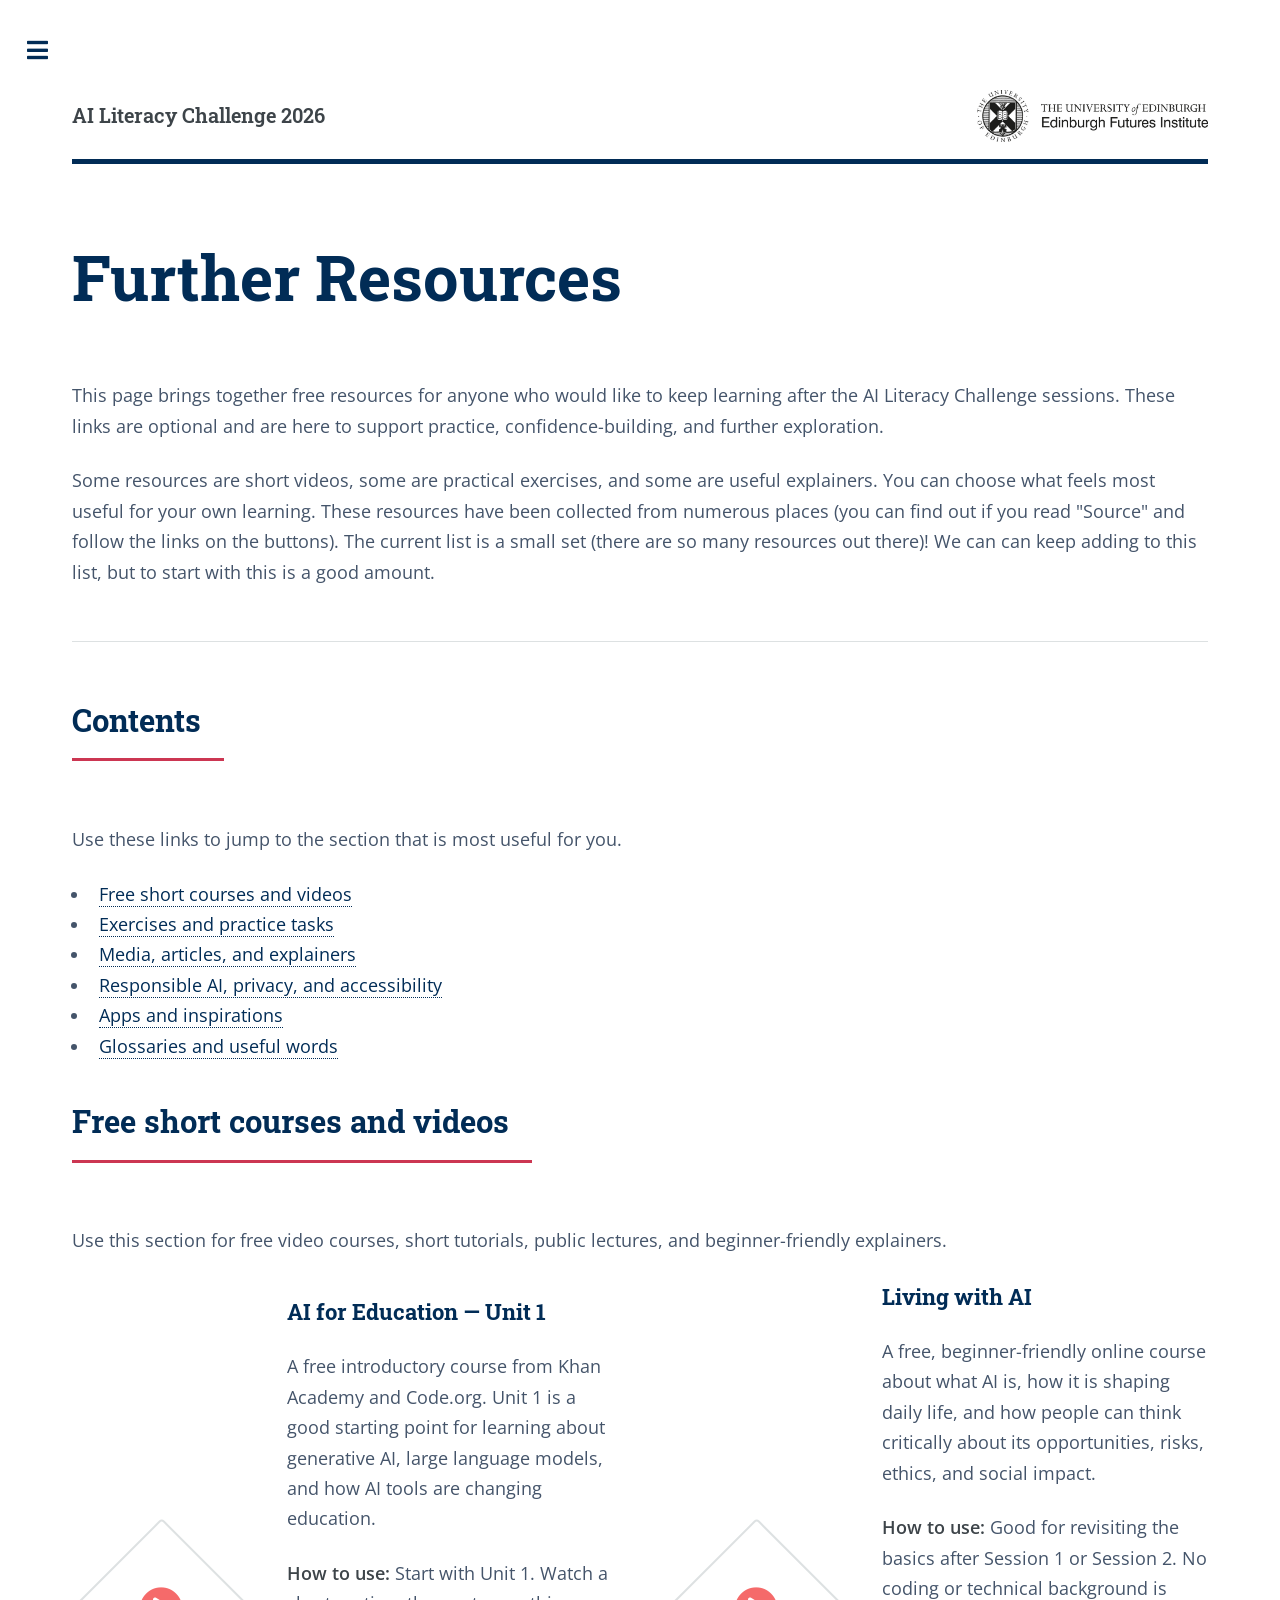
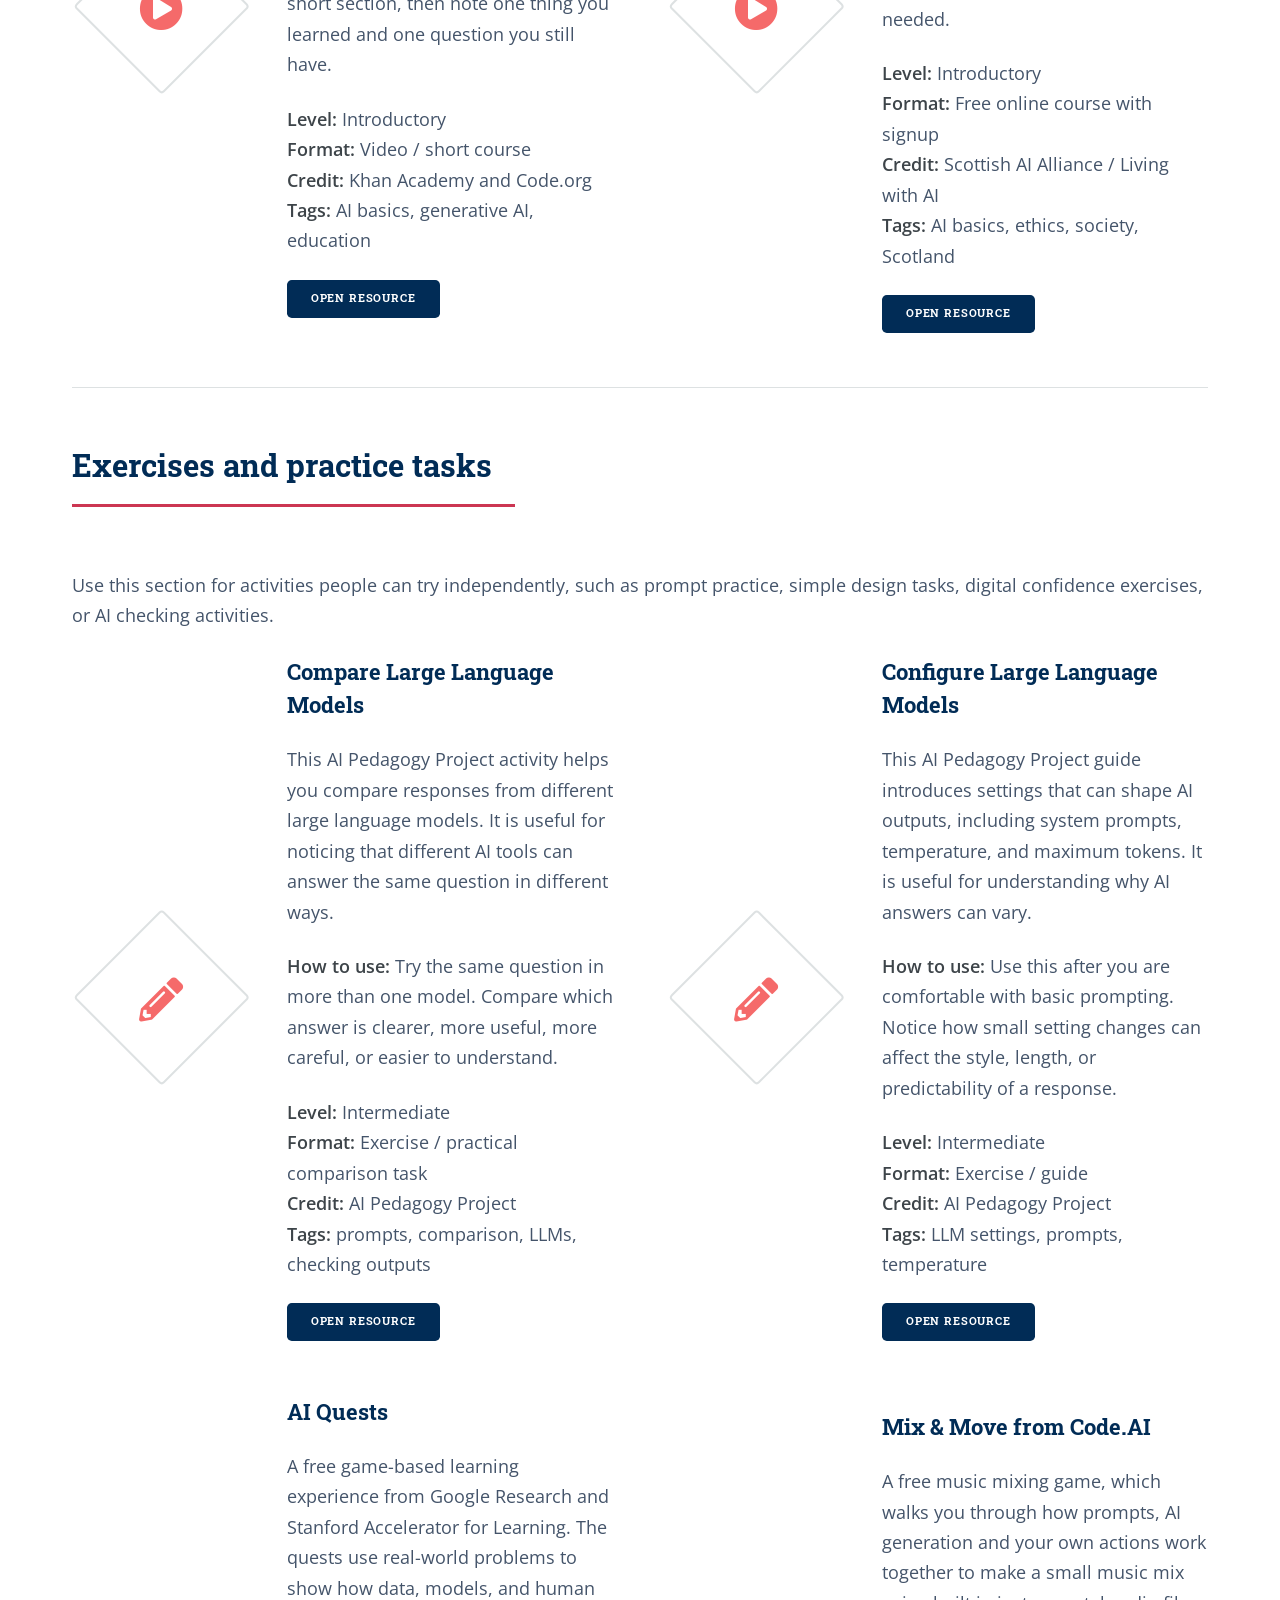
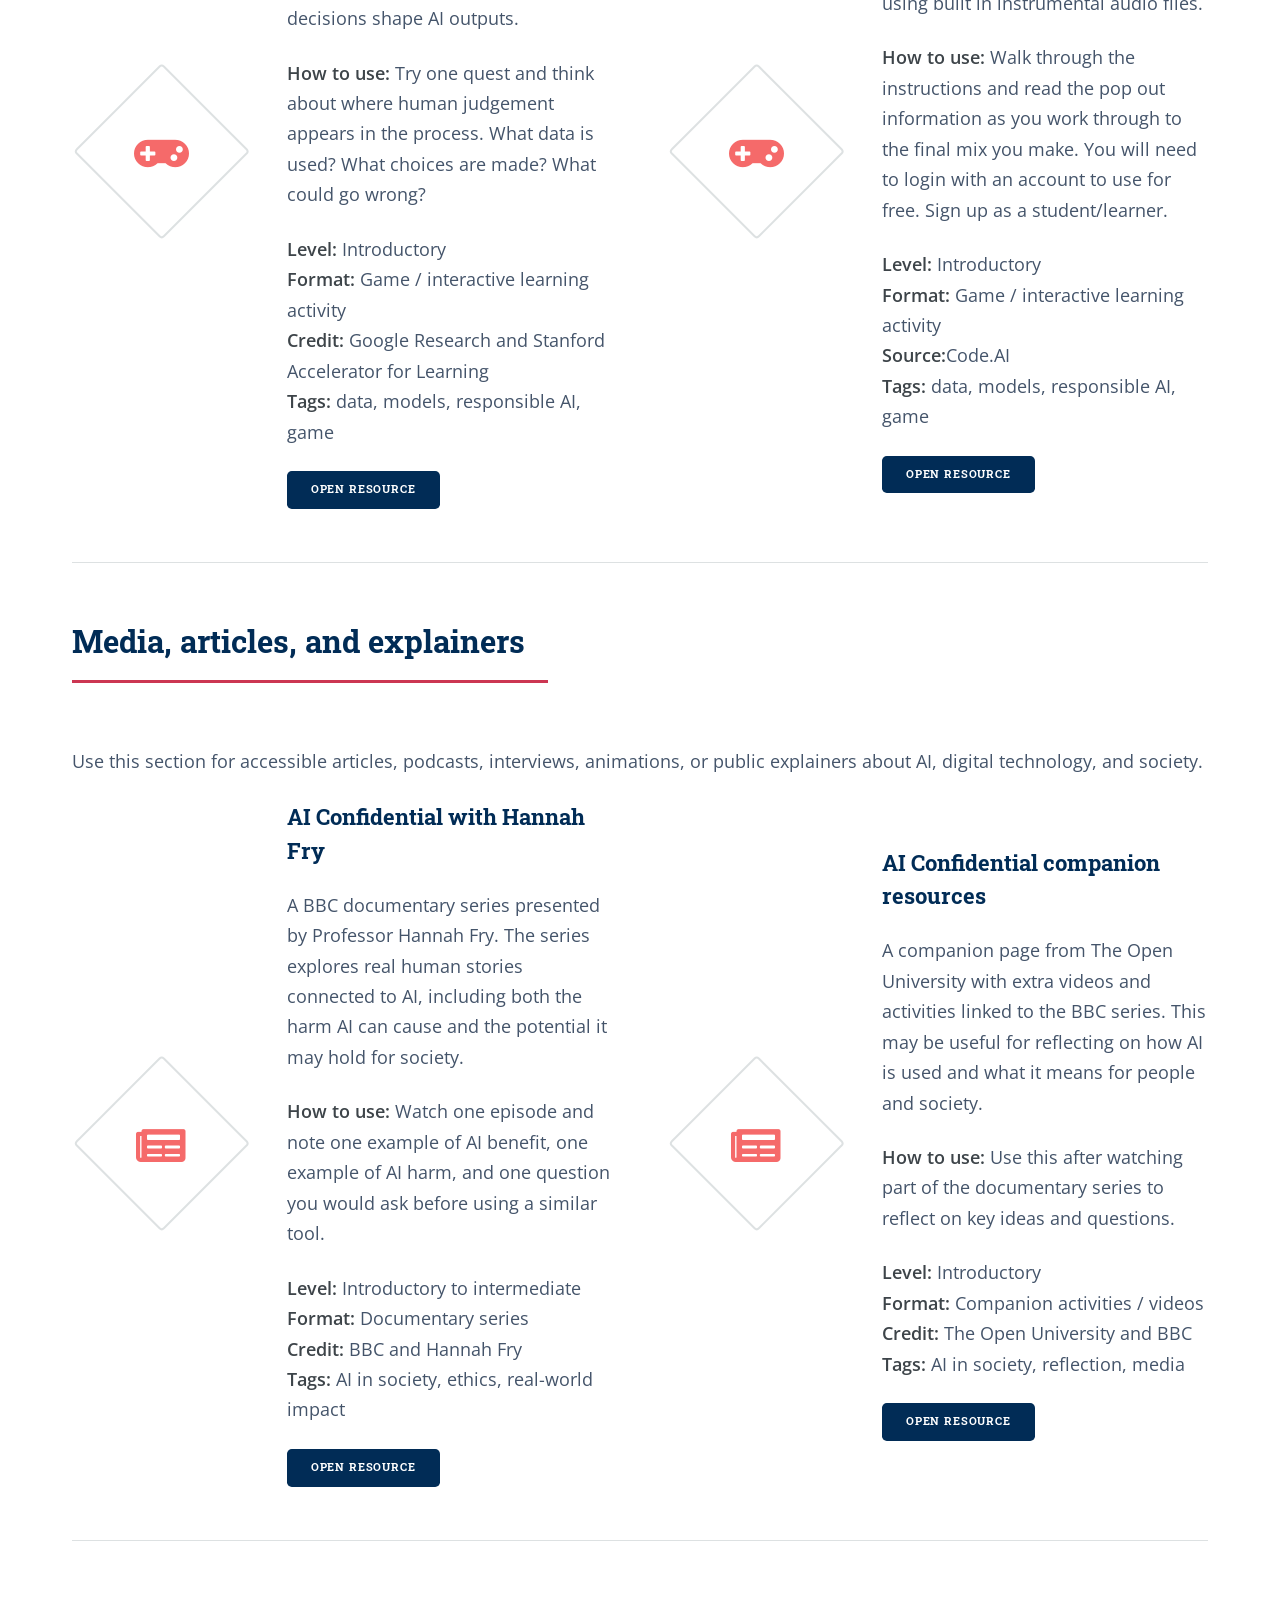
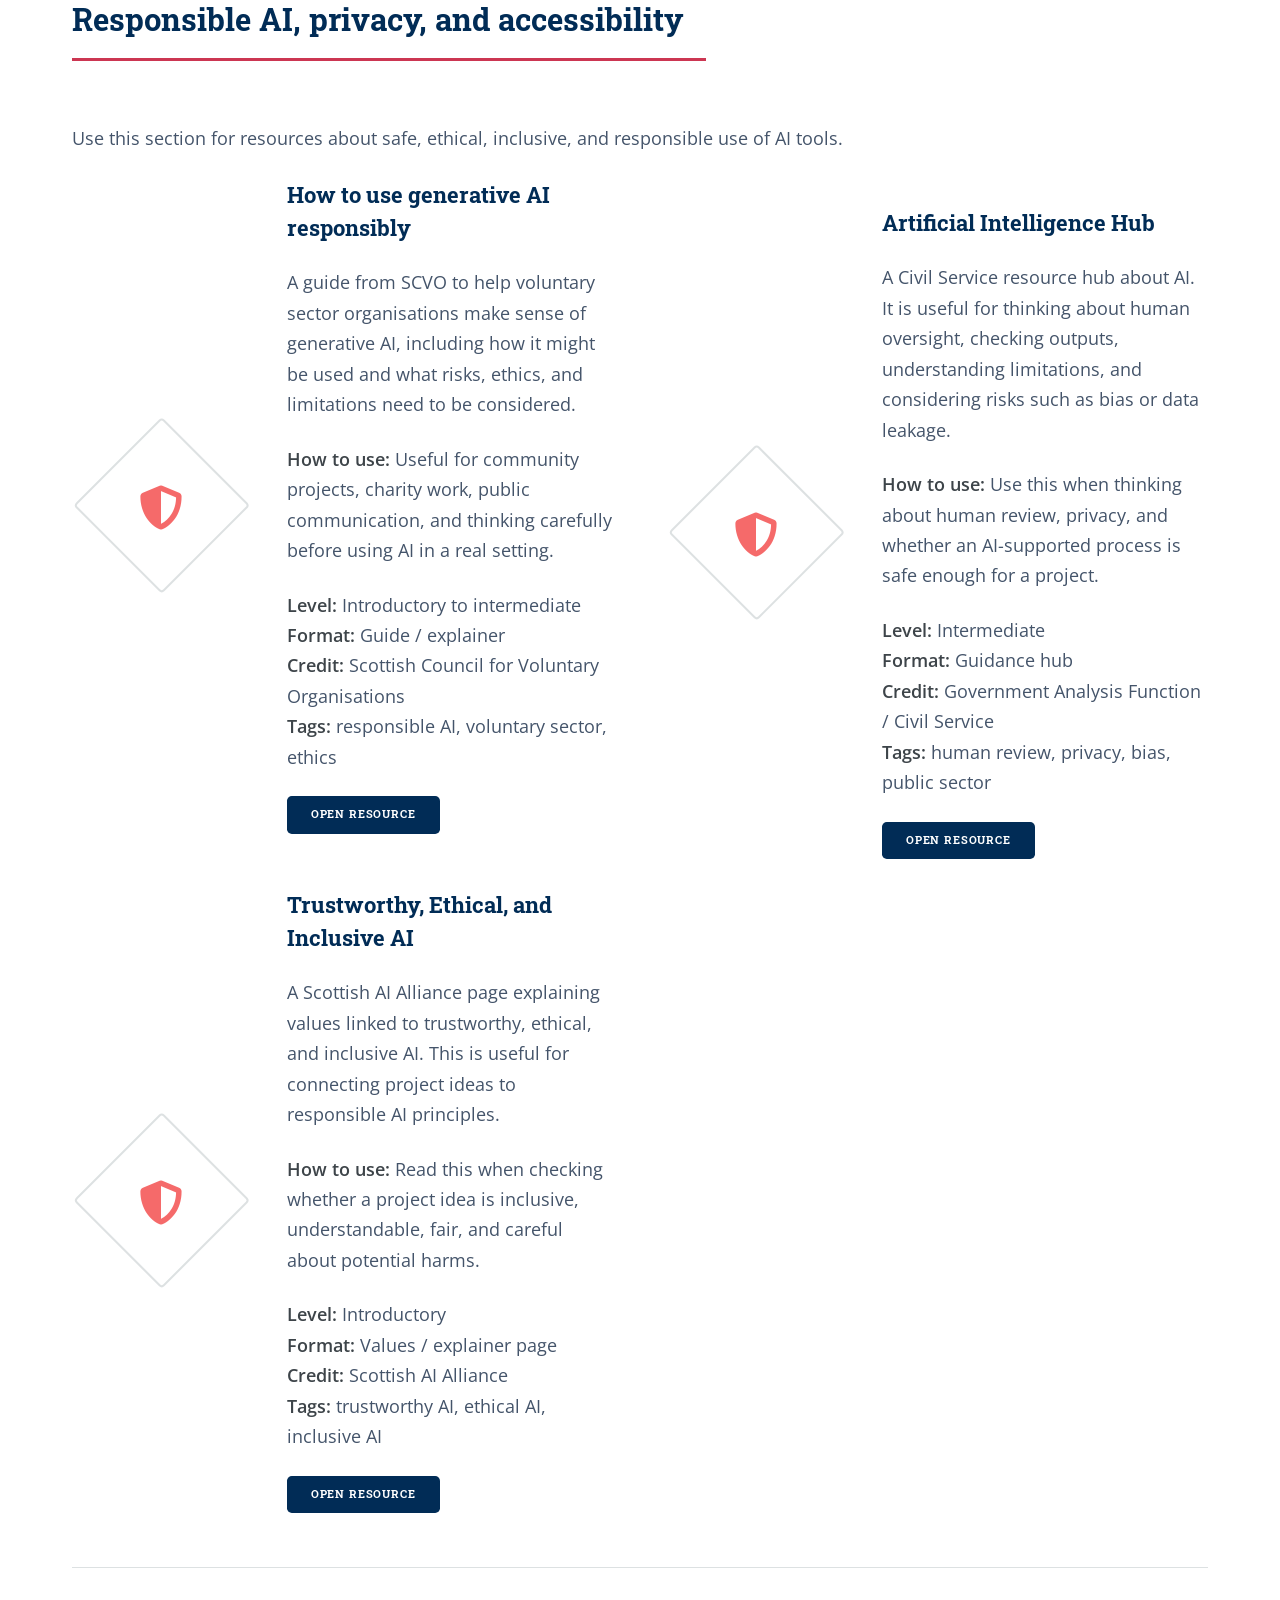
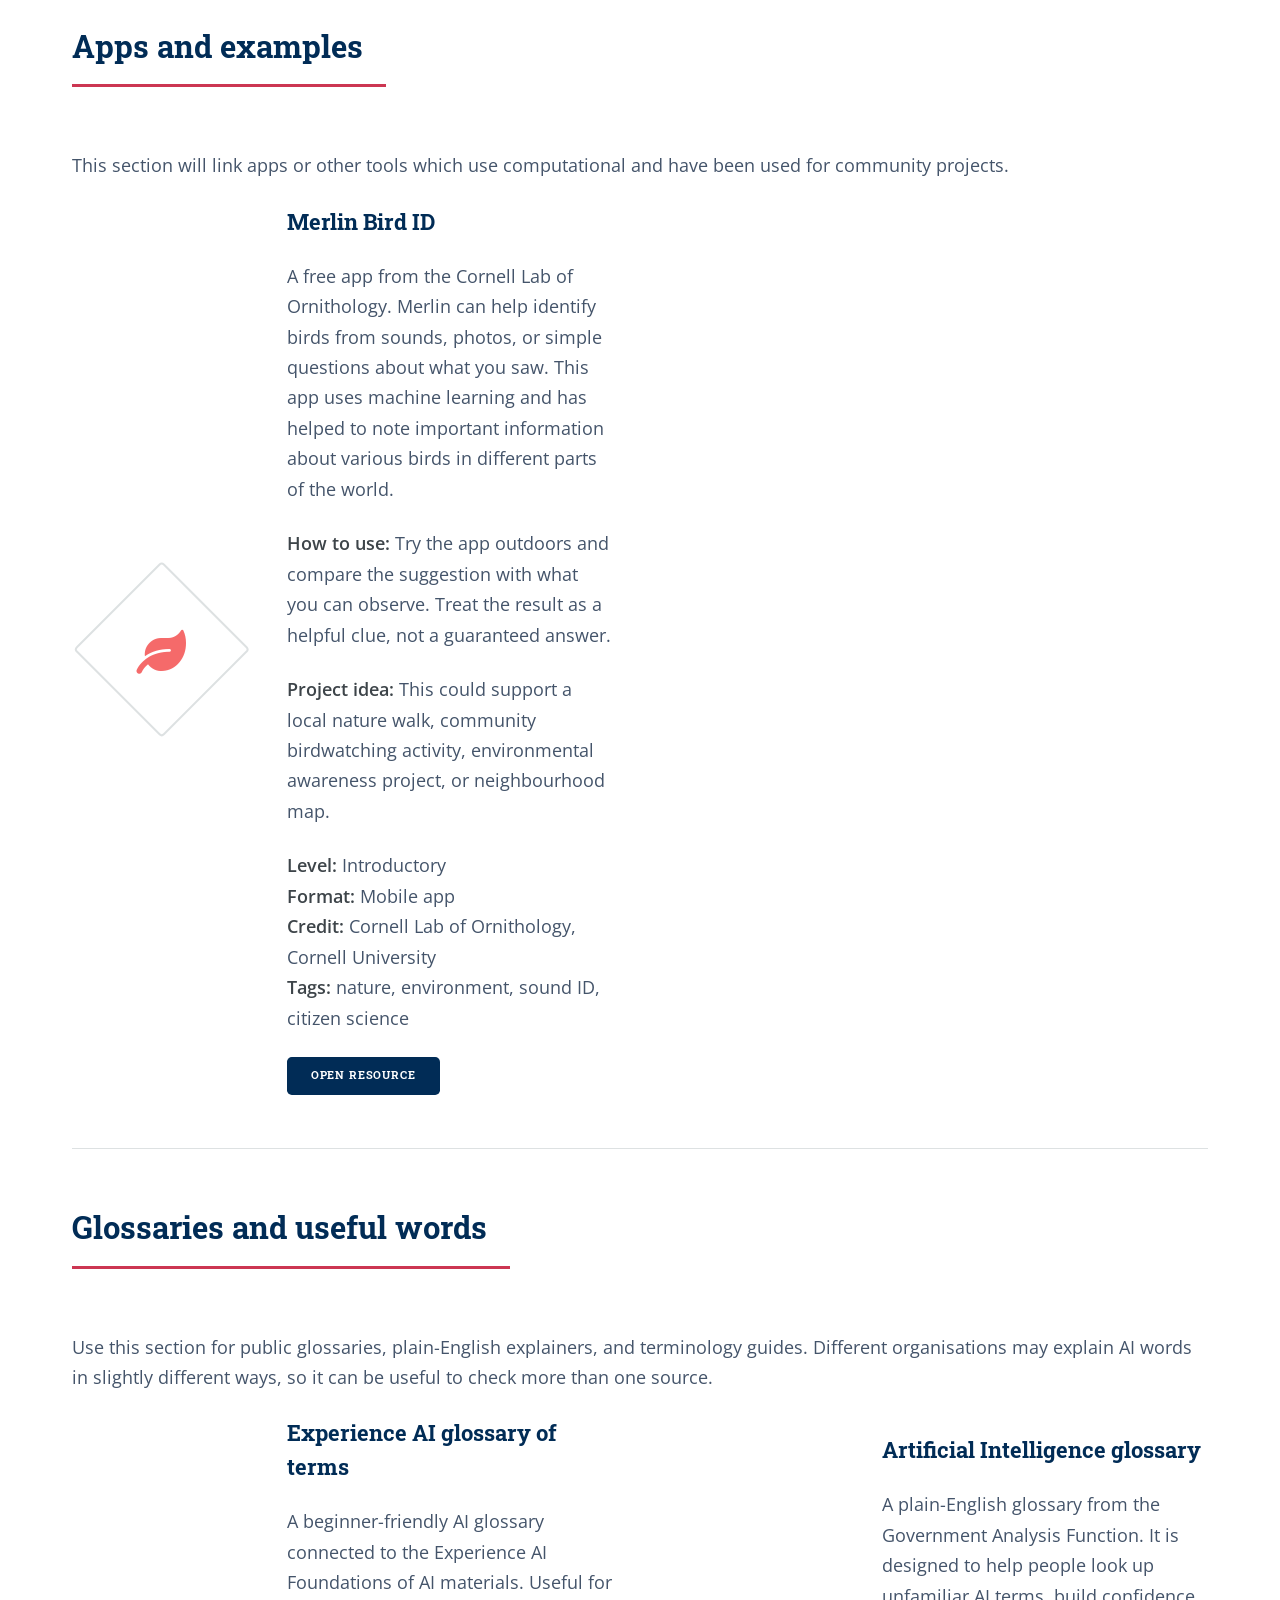
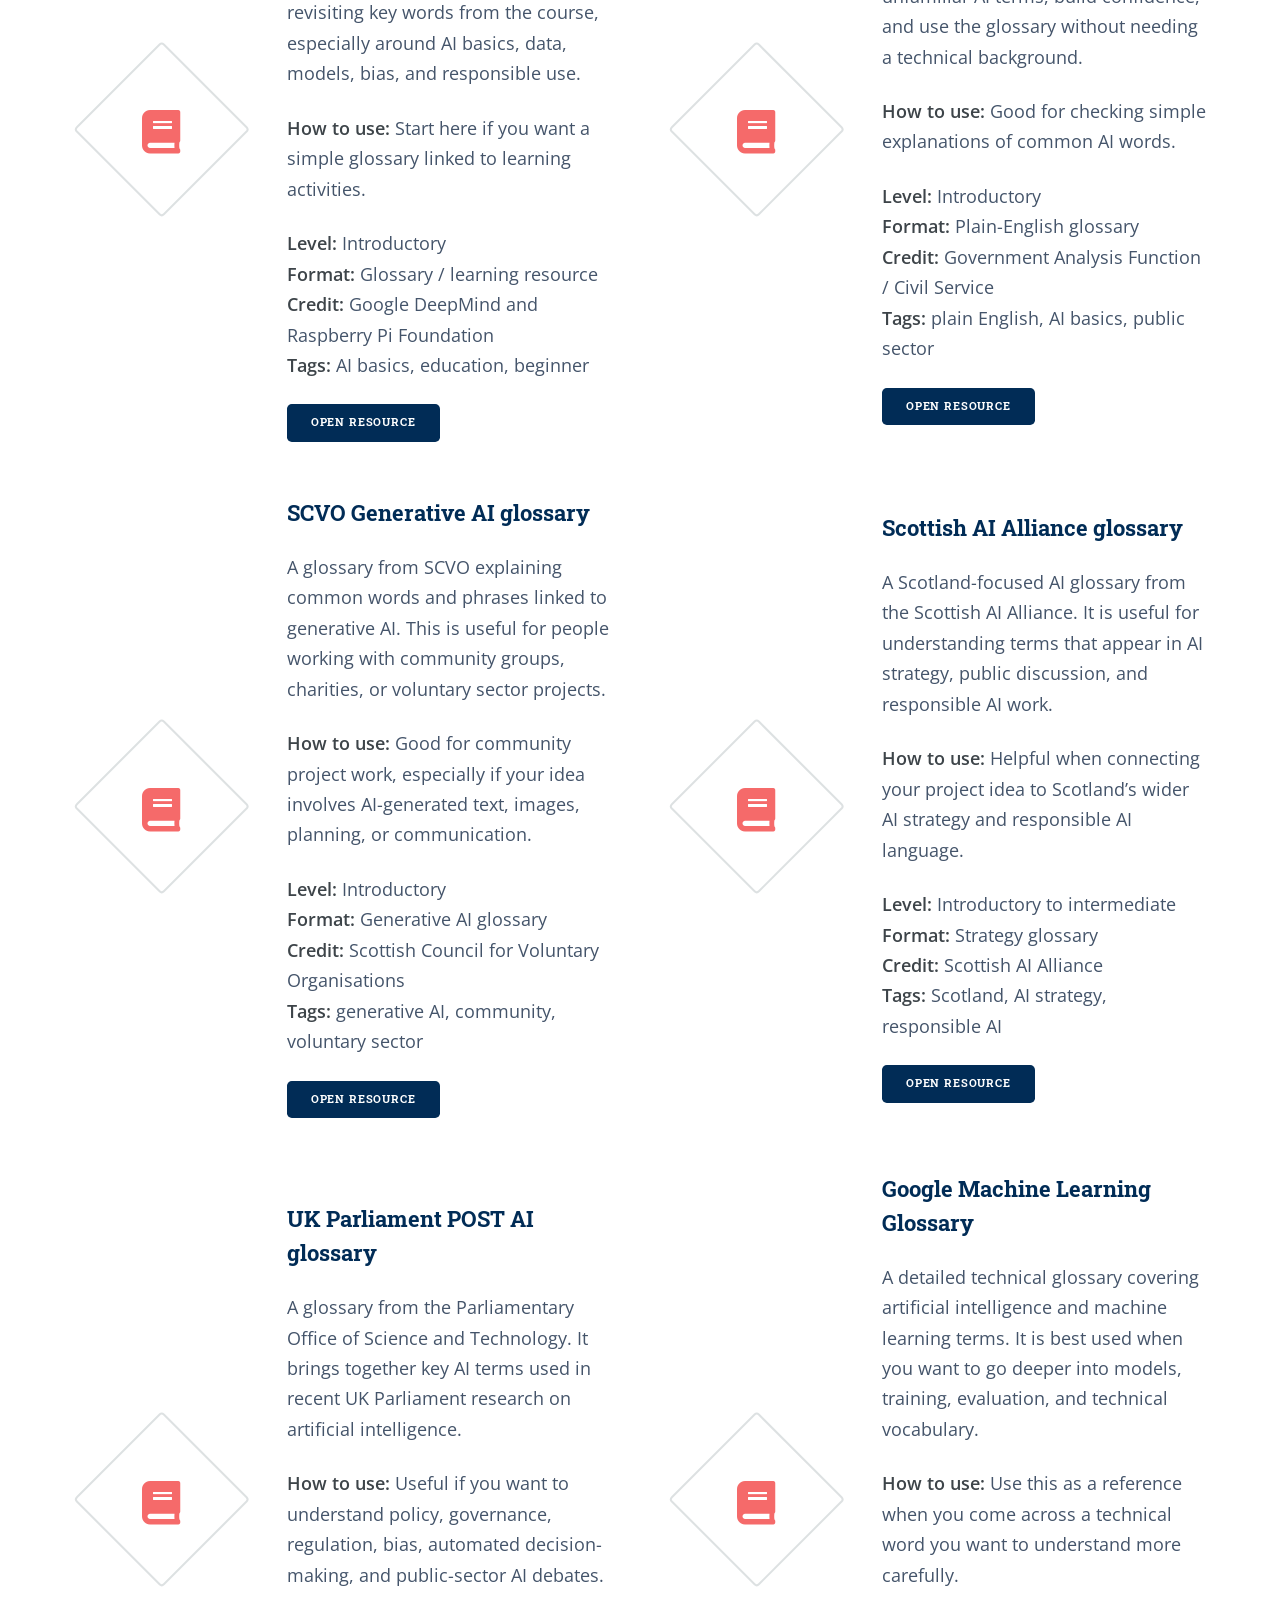
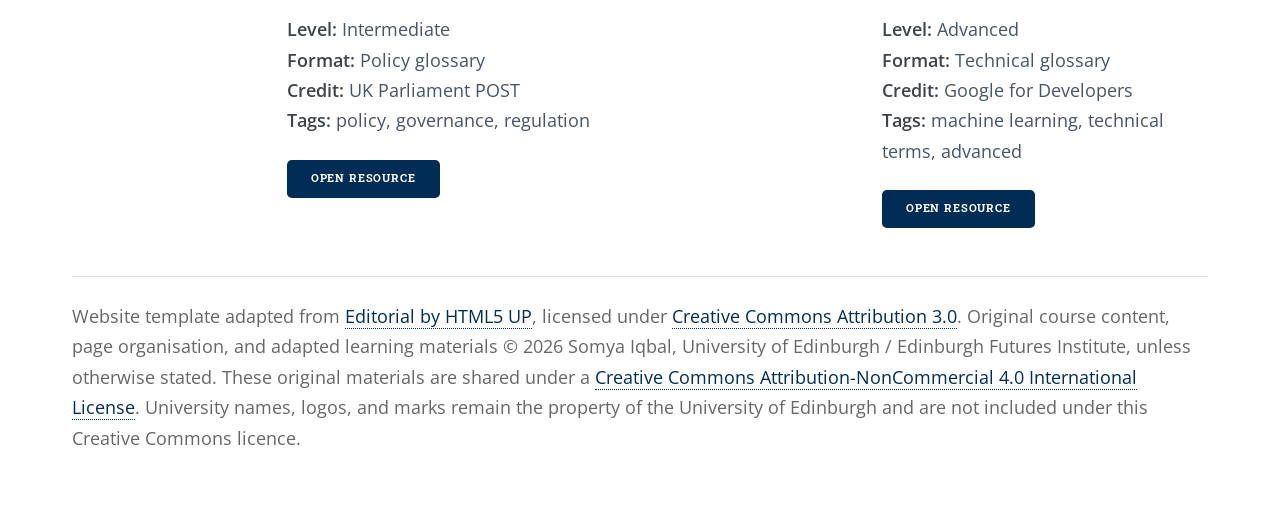
==== further_resources.html @ 382ac235 "Uploading core site files and associated md Locally tested html files with further edits to make in " ====
<!DOCTYPE html>
<html>

<head>
	<title>Further Resources &amp; Links</title>
	<meta charset="utf-8" />
	<meta name="viewport" content="width=device-width, initial-scale=1, user-scalable=no" />
	<link rel="stylesheet" href="assets/css/main.css" />
</head>

<body class="is-preload">

	<!-- Wrapper -->
	<div id="wrapper">

		<!-- Main -->
		<div id="main">
			<div class="inner">

				<!-- Header -->
				<header id="header">
					<a href="index.html" class="logo">
						<strong>AI Literacy Challenge 2026</strong>
					</a>

					<a href="index.html" class="site-logo">
						<img src="images/efi-logo-linear-black.jpg" alt="Edinburgh Futures Institute logo" />
					</a>
				</header>

				<!-- Content -->
				<section>
					<header class="main">
						<h1>Further Resources</h1>
					</header>

					<p>
						This page brings together free resources for anyone who would like to keep learning after the AI
						Literacy Challenge sessions. These links are optional and are here to support practice,
						confidence-building, and further exploration.
					</p>

					<p>
						Some resources are short videos, some are practical exercises, and some are useful explainers.
						You can choose what feels most useful for your own learning. These resources have been collected from
						numerous places (you can find out if you read "Source" and follow the links on the buttons). The current list is a small set (there are so many resources out there)! We can can keep adding to this list, but to start
						with this is a good amount.
					</p>

					<hr class="major" />
					<section class="resource-contents">
						<header class="major">
							<h2>Contents</h2>
						</header>

						<p>
							Use these links to jump to the section that is most useful for you.
						</p>

						<ul>
							<li><a href="#free-short-courses">Free short courses and videos</a></li>
							<li><a href="#exercises-practice">Exercises and practice tasks</a></li>
							<li><a href="#media-explainers">Media, articles, and explainers</a></li>
							<li><a href="#responsible-ai">Responsible AI, privacy, and accessibility</a></li>
							<li><a href="#apps-and-inspirations">Apps and inspirations</a></li>
							<li><a href="#glossaries-useful-words">Glossaries and useful words</a></li>
						</ul>
					</section>
					<section class="resource-section" id="free-short-courses">
						<header class="major">
							<h2>Free short courses and videos</h2>
						</header>

						<p>
							Use this section for free video courses, short tutorials, public lectures, and
							beginner-friendly explainers.
						</p>

						<div class="features">

							<article data-level="introductory"
								data-tags="video, ai basics, beginner, generative ai, education">
								<span class="icon solid fa-play-circle"></span>
								<div class="content">
									<h3>AI for Education — Unit 1</h3>
									<p>
										A free introductory course from Khan Academy and Code.org. Unit 1 is a good
										starting point for learning about generative AI, large language models, and
										how AI tools are changing education.
									</p>
									<p>
										<strong>How to use:</strong> Start with Unit 1. Watch a short section, then
										note one thing you learned and one question you still have.
									</p>
									<p>
										<strong>Level:</strong> Introductory<br />
										<strong>Format:</strong> Video / short course<br />
										<strong>Credit:</strong> Khan Academy and Code.org<br />
										<strong>Tags:</strong> AI basics, generative AI, education
									</p>
									<p>
										<a href="https://www.khanacademy.org/college-careers-more/ai-for-education/x68ea37461197a514:ai-for-education-unit-1"
											class="button small" 
											target="_blank" rel="noopener noreferrer"
											>Open resource</a>
									</p>
								</div>
							</article>

							<article data-level="introductory"
								data-tags="short course, ai basics, beginner, scotland, ethics">
								<span class="icon solid fa-play-circle"></span>
								<div class="content">
									<h3>Living with AI</h3>
									<p>
										A free, beginner-friendly online course about what AI is, how it is shaping
										daily life, and how people can think critically about its opportunities,
										risks, ethics, and social impact.
									</p>
									<p>
										<strong>How to use:</strong> Good for revisiting the basics after Session 1
										or Session 2. No coding or technical background is needed.
									</p>
									<p>
										<strong>Level:</strong> Introductory<br />
										<strong>Format:</strong> Free online course with signup<br />
										<strong>Credit:</strong> Scottish AI Alliance / Living with AI<br />
										<strong>Tags:</strong> AI basics, ethics, society, Scotland
									</p>
									<p>
										<a href="https://livingwithai.me/" 
										class="button small"
										target="_blank" rel="noopener noreferrer"
										>Open resource</a>
									</p>
								</div>
							</article>

						</div>
					</section>

					<hr class="major" />

					<section class="resource-section" id="exercises-practice">
						<header class="major">
							<h2>Exercises and practice tasks</h2>
						</header>

						<p>
							Use this section for activities people can try independently, such as prompt practice,
							simple design tasks, digital confidence exercises, or AI checking activities.
						</p>

						<div class="features">

							<article data-level="intermediate"
								data-tags="exercise, llm, comparison, prompt practice, checking outputs">
								<span class="icon solid fa-pencil-alt"></span>
								<div class="content">
									<h3>Compare Large Language Models</h3>
									<p>
										This AI Pedagogy Project activity helps you compare responses from different
										large language models. It is useful for noticing that different AI tools can
										answer the same question in different ways.
									</p>
									<p>
										<strong>How to use:</strong> Try the same question in more than one model.
										Compare which answer is clearer, more useful, more careful, or easier to
										understand.
									</p>
									<p>
										<strong>Level:</strong> Intermediate<br />
										<strong>Format:</strong> Exercise / practical comparison task<br />
										<strong>Credit:</strong> AI Pedagogy Project<br />
										<strong>Tags:</strong> prompts, comparison, LLMs, checking outputs
									</p>
									<p>
										<a href="https://aipedagogy.org/guide/comparison/" 
										class="button small"
										target="_blank" rel="noopener noreferrer"
										>Open resource</a>
									</p>
								</div>
							</article>

							<article data-level="intermediate"
								data-tags="exercise, llm settings, temperature, system prompt, configuration">
								<span class="icon solid fa-pencil-alt"></span>
								<div class="content">
									<h3>Configure Large Language Models</h3>
									<p>
										This AI Pedagogy Project guide introduces settings that can shape AI outputs,
										including system prompts, temperature, and maximum tokens. It is useful for
										understanding why AI answers can vary.
									</p>
									<p>
										<strong>How to use:</strong> Use this after you are comfortable with basic
										prompting. Notice how small setting changes can affect the style, length, or
										predictability of a response.
									</p>
									<p>
										<strong>Level:</strong> Intermediate<br />
										<strong>Format:</strong> Exercise / guide<br />
										<strong>Credit:</strong> AI Pedagogy Project<br />
										<strong>Tags:</strong> LLM settings, prompts, temperature
									</p>
									<p>
										<a href="https://aipedagogy.org/guide/configure/" 
										class="button small"
										target="_blank" rel="noopener noreferrer"
										>Open resource</a>
									</p>
								</div>
							</article>

							<article data-level="introductory" data-tags="game, data, models, responsible ai, beginner">
								<span class="icon solid fa-gamepad"></span>
								<div class="content">
									<h3>AI Quests</h3>
									<p>
										A free game-based learning experience from Google Research and Stanford
										Accelerator for Learning. The quests use real-world problems to show how
										data, models, and human decisions shape AI outputs.
									</p>
									<p>
										<strong>How to use:</strong> Try one quest and think about where human
										judgement appears in the process. What data is used? What choices are made?
										What could go wrong?
									</p>
									<p>
										<strong>Level:</strong> Introductory<br />
										<strong>Format:</strong> Game / interactive learning activity<br />
										<strong>Credit:</strong> Google Research and Stanford Accelerator for
										Learning<br />
										<strong>Tags:</strong> data, models, responsible AI, game
									</p>
									<p>
										<a href="https://research.google/ai-quests/intl/en_gb" 
										class="button small"
										target="_blank" rel="noopener noreferrer"
										>Open resource</a>
									</p>
								</div>
							</article>

							<article data-level="introductory" data-tags="game/example of generative AI, data, models, responsible ai, beginner">
								<span class="icon solid fa-gamepad"></span>
								<div class="content">
									<h3>Mix & Move from Code.AI</h3>
									<p>
										A free music mixing game, which walks you through how prompts, AI generation and your own actions work
										together to make a small music mix using built in instrumental audio files.
									</p>
									<p>
										<strong>How to use:</strong> Walk through the instructions and read the pop out information as you work through
										to the final mix you make. You will need to login with an account to use for free. Sign up as a student/learner.
									</p>
									<p>
										<strong>Level:</strong> Introductory<br />
										<strong>Format:</strong> Game / interactive learning activity<br />
										<strong>Source:</strong>Code.AI<br />
										<strong>Tags:</strong> data, models, responsible AI, game
									</p>
									<p>
										<a href="https://studio.code.org/courses/mix-move-ai-2025/units/1/lessons/1/levels/1" 
										class="button small"
										target="_blank" rel="noopener noreferrer"
										>Open resource</a>
									</p>
								</div>
							</article>
						</div>
					</section>

					<hr class="major" />

					<section class="resource-section" id="media-explainers">
						<header class="major">
							<h2>Media, articles, and explainers</h2>
						</header>

						<p>
							Use this section for accessible articles, podcasts, interviews, animations, or public
							explainers about AI, digital technology, and society.
						</p>

						<div class="features">

							<article data-level="introductory"
								data-tags="media, documentary, society, ethics, ai impact">
								<span class="icon solid fa-newspaper"></span>
								<div class="content">
									<h3>AI Confidential with Hannah Fry</h3>
									<p>
										A BBC documentary series presented by Professor Hannah Fry. The series explores
										real human stories connected to AI, including both the harm AI can cause and
										the potential it may hold for society.
									</p>
									<p>
										<strong>How to use:</strong> Watch one episode and note one example of AI
										benefit, one example of AI harm, and one question you would ask before using a
										similar tool.
									</p>
									<p>
										<strong>Level:</strong> Introductory to intermediate<br />
										<strong>Format:</strong> Documentary series<br />
										<strong>Credit:</strong> BBC and Hannah Fry<br />
										<strong>Tags:</strong> AI in society, ethics, real-world impact
									</p>
									<p>
										<a href="https://www.bbc.co.uk/iplayer/episodes/m002q76b/ai-confidential-with-hannah-fry"
											class="button small"
											target="_blank" rel="noopener noreferrer"
											>Open resource</a>
									</p>
								</div>
							</article>

							<article data-level="introductory"
								data-tags="media, documentary, activities, ai impact, public learning">
								<span class="icon solid fa-newspaper"></span>
								<div class="content">
									<h3>AI Confidential companion resources</h3>
									<p>
										A companion page from The Open University with extra videos and activities
										linked to the BBC series. This may be useful for reflecting on how AI is used
										and what it means for people and society.
									</p>
									<p>
										<strong>How to use:</strong> Use this after watching part of the documentary
										series to reflect on key ideas and questions.
									</p>
									<p>
										<strong>Level:</strong> Introductory<br />
										<strong>Format:</strong> Companion activities / videos<br />
										<strong>Credit:</strong> The Open University and BBC<br />
										<strong>Tags:</strong> AI in society, reflection, media
									</p>
									<p>
										<a href="https://connect.open.ac.uk/aiwithhannahfry/" 
										class="button small"
										target="_blank" rel="noopener noreferrer"
										>Open resource</a>
									</p>
								</div>
							</article>

						</div>
					</section>

					<hr class="major" />

					<section class="resource-section" id="responsible-ai">
						<header class="major">
							<h2>Responsible AI, privacy, and accessibility</h2>
						</header>

						<p>
							Use this section for resources about safe, ethical, inclusive, and responsible use of AI
							tools.
						</p>

						<div class="features">

							<article data-level="introductory"
								data-tags="responsible ai, ethics, voluntary sector, community">
								<span class="icon solid fa-shield-alt"></span>
								<div class="content">
									<h3>How to use generative AI responsibly</h3>
									<p>
										A guide from SCVO to help voluntary sector organisations make sense of
										generative AI, including how it might be used and what risks, ethics, and
										limitations need to be considered.
									</p>
									<p>
										<strong>How to use:</strong> Useful for community projects, charity work,
										public communication, and thinking carefully before using AI in a real setting.
									</p>
									<p>
										<strong>Level:</strong> Introductory to intermediate<br />
										<strong>Format:</strong> Guide / explainer<br />
										<strong>Credit:</strong> Scottish Council for Voluntary Organisations<br />
										<strong>Tags:</strong> responsible AI, voluntary sector, ethics
									</p>
									<p>
										<a href="https://scvo.scot/support/digital/guides/ai" 
										class="button small"
										target="_blank" rel="noopener noreferrer"
										>Open resource</a>
									</p>
								</div>
							</article>

							<article data-level="intermediate"
								data-tags="responsible ai, human review, bias, privacy, public sector">
								<span class="icon solid fa-shield-alt"></span>
								<div class="content">
									<h3>Artificial Intelligence Hub</h3>
									<p>
										A Civil Service resource hub about AI. It is useful for thinking about human
										oversight, checking outputs, understanding limitations, and considering risks
										such as bias or data leakage.
									</p>
									<p>
										<strong>How to use:</strong> Use this when thinking about human review,
										privacy, and whether an AI-supported process is safe enough for a project.
									</p>
									<p>
										<strong>Level:</strong> Intermediate<br />
										<strong>Format:</strong> Guidance hub<br />
										<strong>Credit:</strong> Government Analysis Function / Civil Service<br />
										<strong>Tags:</strong> human review, privacy, bias, public sector
									</p>
									<p>
										<a href="https://analysisfunction.civilservice.gov.uk/ai-hub/"
											class="button small"
											target="_blank" rel="noopener noreferrer"
											>Open resource</a>
									</p>
								</div>
							</article>

							<article data-level="introductory"
								data-tags="responsible ai, scotland, inclusive ai, trustworthy ai">
								<span class="icon solid fa-shield-alt"></span>
								<div class="content">
									<h3>Trustworthy, Ethical, and Inclusive AI</h3>
									<p>
										A Scottish AI Alliance page explaining values linked to trustworthy, ethical,
										and inclusive AI. This is useful for connecting project ideas to responsible
										AI principles.
									</p>
									<p>
										<strong>How to use:</strong> Read this when checking whether a project idea
										is inclusive, understandable, fair, and careful about potential harms.
									</p>
									<p>
										<strong>Level:</strong> Introductory<br />
										<strong>Format:</strong> Values / explainer page<br />
										<strong>Credit:</strong> Scottish AI Alliance<br />
										<strong>Tags:</strong> trustworthy AI, ethical AI, inclusive AI
									</p>
									<p>
										<a href="https://www.scottishai.com/values" 
										class="button small"
										target="_blank" rel="noopener noreferrer"
										>Open resource</a>
									</p>
								</div>
							</article>

						</div>
					</section>

					<hr class="major" />

					<section class="resource-section" id="apps-and-inspirations">
						<header class="major">
							<h2>Apps and examples</h2>
						</header>

						<p>
							This section will link apps or other tools which use computational and have been
							used for community projects.
						</p>

						<div class="features">

							<article data-level="introductory"
								data-tags="app, nature, birds, sound id, citizen science, environment">
								<span class="icon solid fa-leaf"></span>
								<div class="content">
									<h3>Merlin Bird ID</h3>
									<p>
										A free app from the Cornell Lab of Ornithology. Merlin can help identify birds
										from sounds, photos, or simple questions about what you saw. This app uses machine learning and 
										has helped to note important information about various birds in different parts of the world.
									</p>
									<p>
										<strong>How to use:</strong> Try the app outdoors and compare the suggestion
										with what you can observe. Treat the result as a helpful clue, not a guaranteed
										answer.
									</p>
									<p>
										<strong>Project idea:</strong> This could support a local nature walk,
										community birdwatching activity, environmental awareness project, or
										neighbourhood map.
									</p>
									<p>
										<strong>Level:</strong> Introductory<br />
										<strong>Format:</strong> Mobile app<br />
										<strong>Credit:</strong> Cornell Lab of Ornithology, Cornell University<br />
										<strong>Tags:</strong> nature, environment, sound ID, citizen science
									</p>
									<p>
										<a href="https://merlin.allaboutbirds.org/" 
										class="button small"
										target="_blank" rel="noopener noreferrer"
										>Open resource</a>
									</p>
								</div>
							</article>

						</div>
					</section>

					<hr class="major" />

					<section class="resource-section" id="glossaries-useful-words">
						<header class="major">
							<h2>Glossaries and useful words</h2>
						</header>

						<p>
							Use this section for public glossaries, plain-English explainers, and terminology guides.
							Different organisations may explain AI words in slightly different ways, so it can be useful
							to check more than one source.
						</p>

						<div class="features">

							<article data-level="introductory" data-tags="glossary, ai basics, beginner, education">
								<span class="icon solid fa-book"></span>
								<div class="content">
									<h3>Experience AI glossary of terms</h3>
									<p>
										A beginner-friendly AI glossary connected to the Experience AI Foundations of
										AI materials. Useful for revisiting key words from the course, especially
										around AI basics, data, models, bias, and responsible use.
									</p>
									<p>
										<strong>How to use:</strong> Start here if you want a simple glossary linked
										to learning activities.
									</p>
									<p>
										<strong>Level:</strong> Introductory<br />
										<strong>Format:</strong> Glossary / learning resource<br />
										<strong>Credit:</strong> Google DeepMind and Raspberry Pi Foundation<br />
										<strong>Tags:</strong> AI basics, education, beginner
									</p>
									<p>
										<a href="https://experience-ai.org/en/units/foundations-of-ai"
											class="button small"
											target="_blank" rel="noopener noreferrer"
											>Open resource</a>
									</p>
								</div>
							</article>

							<article data-level="introductory"
								data-tags="glossary, plain english, public sector, ai basics">
								<span class="icon solid fa-book"></span>
								<div class="content">
									<h3>Artificial Intelligence glossary</h3>
									<p>
										A plain-English glossary from the Government Analysis Function. It is designed
										to help people look up unfamiliar AI terms, build confidence, and use the
										glossary without needing a technical background.
									</p>
									<p>
										<strong>How to use:</strong> Good for checking simple explanations of common
										AI words.
									</p>
									<p>
										<strong>Level:</strong> Introductory<br />
										<strong>Format:</strong> Plain-English glossary<br />
										<strong>Credit:</strong> Government Analysis Function / Civil Service<br />
										<strong>Tags:</strong> plain English, AI basics, public sector
									</p>
									<p>
										<a href="https://analysisfunction.civilservice.gov.uk/ai-hub/ai-glossary/"
											class="button small"
											target="_blank" rel="noopener noreferrer"
											>Open resource</a>
									</p>
								</div>
							</article>

							<article data-level="introductory"
								data-tags="glossary, generative ai, community, voluntary sector, scotland">
								<span class="icon solid fa-book"></span>
								<div class="content">
									<h3>SCVO Generative AI glossary</h3>
									<p>
										A glossary from SCVO explaining common words and phrases linked to generative
										AI. This is useful for people working with community groups, charities, or
										voluntary sector projects.
									</p>
									<p>
										<strong>How to use:</strong> Good for community project work, especially if
										your idea involves AI-generated text, images, planning, or communication.
									</p>
									<p>
										<strong>Level:</strong> Introductory<br />
										<strong>Format:</strong> Generative AI glossary<br />
										<strong>Credit:</strong> Scottish Council for Voluntary Organisations<br />
										<strong>Tags:</strong> generative AI, community, voluntary sector
									</p>
									<p>
										<a href="https://scvo.scot/support/digital/guides/ai/glossary"
											class="button small"
											target="_blank" rel="noopener noreferrer"
											>Open resource</a>
									</p>
								</div>
							</article>

							<article data-level="introductory"
								data-tags="glossary, scotland, ai strategy, responsible ai">
								<span class="icon solid fa-book"></span>
								<div class="content">
									<h3>Scottish AI Alliance glossary</h3>
									<p>
										A Scotland-focused AI glossary from the Scottish AI Alliance. It is useful for
										understanding terms that appear in AI strategy, public discussion, and
										responsible AI work.
									</p>
									<p>
										<strong>How to use:</strong> Helpful when connecting your project idea to
										Scotland’s wider AI strategy and responsible AI language.
									</p>
									<p>
										<strong>Level:</strong> Introductory to intermediate<br />
										<strong>Format:</strong> Strategy glossary<br />
										<strong>Credit:</strong> Scottish AI Alliance<br />
										<strong>Tags:</strong> Scotland, AI strategy, responsible AI
									</p>
									<p>
										<a href="https://www.scottishai.com/strategy-glossary" 
										class="button small"
										target="_blank" rel="noopener noreferrer"
										>Open resource</a>
									</p>
								</div>
							</article>

							<article data-level="intermediate"
								data-tags="glossary, policy, governance, parliament, ai regulation">
								<span class="icon solid fa-book"></span>
								<div class="content">
									<h3>UK Parliament POST AI glossary</h3>
									<p>
										A glossary from the Parliamentary Office of Science and Technology. It brings
										together key AI terms used in recent UK Parliament research on artificial
										intelligence.
									</p>
									<p>
										<strong>How to use:</strong> Useful if you want to understand policy,
										governance, regulation, bias, automated decision-making, and public-sector AI
										debates.
									</p>
									<p>
										<strong>Level:</strong> Intermediate<br />
										<strong>Format:</strong> Policy glossary<br />
										<strong>Credit:</strong> UK Parliament POST<br />
										<strong>Tags:</strong> policy, governance, regulation
									</p>
									<p>
										<a href="https://post.parliament.uk/artificial-intelligence-ai-glossary/"
											class="button small"
											target="_blank" rel="noopener noreferrer"
											>Open resource</a>
									</p>
								</div>
							</article>

							<article data-level="advanced" data-tags="glossary, machine learning, technical, advanced">
								<span class="icon solid fa-book"></span>
								<div class="content">
									<h3>Google Machine Learning Glossary</h3>
									<p>
										A detailed technical glossary covering artificial intelligence and machine
										learning terms. It is best used when you want to go deeper into models,
										training, evaluation, and technical vocabulary.
									</p>
									<p>
										<strong>How to use:</strong> Use this as a reference when you come across a
										technical word you want to understand more carefully.
									</p>
									<p>
										<strong>Level:</strong> Advanced<br />
										<strong>Format:</strong> Technical glossary<br />
										<strong>Credit:</strong> Google for Developers<br />
										<strong>Tags:</strong> machine learning, technical terms, advanced
									</p>
									<p>
										<a href="https://developers.google.com/machine-learning/glossary"
											class="button small"
											target="_blank" rel="noopener noreferrer"
											>Open resource</a>
									</p>
								</div>
							</article>

						</div>
					</section>

					<section class="attributions">
						<p>
							Website template adapted from
							<a href="https://html5up.net/editorial">Editorial by HTML5 UP</a>,
							licensed under
							<a href="https://creativecommons.org/licenses/by/3.0/">Creative Commons Attribution 3.0</a>.
							Original course content, page organisation, and adapted learning materials © 2026
							Somya Iqbal, University of Edinburgh / Edinburgh Futures Institute, unless otherwise stated.
							These original materials are shared under a
							<a href="https://creativecommons.org/licenses/by-nc/4.0/">Creative Commons
								Attribution-NonCommercial 4.0 International License</a>.
							University names, logos, and marks remain the property of the University of Edinburgh and
							are not included under this Creative Commons licence.
						</p>
					</section>

				</section>

			</div>
		</div>

		<!-- Sidebar -->
		<div id="sidebar">
			<div class="inner">


				<!-- Menu -->
				<nav id="menu">
					<header class="major">
						<h2>Menu</h2>
					</header>

					<ul>
						<li><a href="index.html">Home</a></li>

						<li>
							<span class="opener">Sessions</span>
							<ul>
								<li><a href="session-1.html">Session 1: Introduction to AI</a></li>
								<li><a href="session-2.html">Session 2: Ethics and Responsible Use</a></li>
								<li><a href="session-3.html">Session 3: AI for Community Good</a></li>
								<li><a href="session-4.html">Session 4: Review and Share</a></li>
							</ul>
						</li>

						<li><a href="personal-project.html">Personal Project Build</a></li>
						<li><a href="mini-challenge.html">Mini Challenge</a></li>
						<li><a href="tool-guides.html">Setup Guides</a></li>
						<li><a href="further_resources.html">Further Resources</a></li>
					</ul>
				</nav>

				<!-- Footer -->
				<footer id="footer">
					<p class="copyright">
						Website adapted from
						<a href="https://html5up.net/editorial">Editorial by HTML5 UP</a>,
						licensed under
						<a href="https://creativecommons.org/licenses/by/3.0/">CC BY 3.0</a>.
						Original course content © 2026 Somya Iqbal, University of Edinburgh / Edinburgh Futures
						Institute,
						shared under
						<a href="https://creativecommons.org/licenses/by-nc/4.0/">CC BY-NC 4.0</a>,
						unless otherwise stated. University logos and marks are not included under this licence.
					</p>
				</footer>

			</div>
		</div>

	</div>

	<!-- Scripts -->
	<script src="assets/js/jquery.min.js"></script>
	<script src="assets/js/browser.min.js"></script>
	<script src="assets/js/breakpoints.min.js"></script>
	<script src="assets/js/util.js"></script>
	<script src="assets/js/main.js"></script>

</body>

</html>
---- assets/css/main.css ----
@import url(fontawesome-all.min.css);
@import url("https://fonts.googleapis.com/css?family=Open+Sans:400,600,400italic,600italic|Roboto+Slab:400,700");
/*
	Editorial by HTML5 UP
	html5up.net | @ajlkn
	Free for personal and commercial use under the CCA 3.0 license (html5up.net/license)
*/
html, body, div, span, applet, object,
iframe, h1, h2, h3, h4, h5, h6, p, blockquote,
pre, a, abbr, acronym, address, big, cite,
code, del, dfn, em, img, ins, kbd, q, s, samp,
small, strike, strong, sub, sup, tt, var, b,
u, i, center, dl, dt, dd, ol, ul, li, fieldset,
form, label, legend, table, caption, tbody,
tfoot, thead, tr, th, td, article, aside,
canvas, details, embed, figure, figcaption,
footer, header, hgroup, menu, nav, output, ruby,
section, summary, time, mark, audio, video {
  margin: 0;
  padding: 0;
  border: 0;
  font-size: 100%;
  font: inherit;
  vertical-align: baseline; }

article, aside, details, figcaption, figure,
footer, header, hgroup, menu, nav, section {
  display: block; }

body {
  line-height: 1; }

ol, ul {
  list-style: none; }

blockquote, q {
  quotes: none; }
  blockquote:before, blockquote:after, q:before, q:after {
    content: '';
    content: none; }

table {
  border-collapse: collapse;
  border-spacing: 0; }

body {
  -webkit-text-size-adjust: none; }

mark {
  background-color: transparent;
  color: inherit; }

input::-moz-focus-inner {
  border: 0;
  padding: 0; }

input, select, textarea {
  -moz-appearance: none;
  -webkit-appearance: none;
  -ms-appearance: none;
  appearance: none; }

/* Basic */
@-ms-viewport {
  width: device-width; }

body {
  -ms-overflow-style: scrollbar; }

@media screen and (max-width: 480px) {
  html, body {
    min-width: 320px; } }

html {
  box-sizing: border-box; }

*, *:before, *:after {
  box-sizing: inherit; }

body {
  background: #ffffff; }
  body.is-preload *, body.is-preload *:before, body.is-preload *:after, body.is-resizing *, body.is-resizing *:before, body.is-resizing *:after {
    -moz-animation: none !important;
    -webkit-animation: none !important;
    -ms-animation: none !important;
    animation: none !important;
    -moz-transition: none !important;
    -webkit-transition: none !important;
    -ms-transition: none !important;
    transition: none !important; }

/* Type */
body, input, select, textarea {
  color: #7f888f;
  font-family: "Open Sans", sans-serif;
  font-size: 13pt;
  font-weight: 400;
  line-height: 1.65; }
  @media screen and (max-width: 1680px) {
    body, input, select, textarea {
      font-size: 11pt; } }
  @media screen and (max-width: 1280px) {
    body, input, select, textarea {
      font-size: 10pt; } }
  @media screen and (max-width: 360px) {
    body, input, select, textarea {
      font-size: 9pt; } }

a {
  -moz-transition: color 0.2s ease-in-out, border-bottom-color 0.2s ease-in-out;
  -webkit-transition: color 0.2s ease-in-out, border-bottom-color 0.2s ease-in-out;
  -ms-transition: color 0.2s ease-in-out, border-bottom-color 0.2s ease-in-out;
  transition: color 0.2s ease-in-out, border-bottom-color 0.2s ease-in-out;
  border-bottom: dotted 1px;
  color: #f56a6a;
  text-decoration: none; }
  a:hover {
    border-bottom-color: #f56a6a;
    color: #f56a6a !important; }
    a:hover strong {
      color: inherit; }

strong, b {
  color: #3d4449;
  font-weight: 600; }

em, i {
  font-style: italic; }

p {
  margin: 0 0 2em 0; }

h1, h2, h3, h4, h5, h6 {
  color: #3d4449;
  font-family: "Roboto Slab", serif;
  font-weight: 700;
  line-height: 1.5;
  margin: 0 0 1em 0; }
  h1 a, h2 a, h3 a, h4 a, h5 a, h6 a {
    color: inherit;
    text-decoration: none;
    border-bottom: 0; }

h1 {
  font-size: 4em;
  margin: 0 0 0.5em 0;
  line-height: 1.3; }

h2 {
  font-size: 1.75em; }

h3 {
  font-size: 1.25em; }

h4 {
  font-size: 1.1em; }

h5 {
  font-size: 0.9em; }

h6 {
  font-size: 0.7em; }

@media screen and (max-width: 1680px) {
  h1 {
    font-size: 3.5em; } }

@media screen and (max-width: 980px) {
  h1 {
    font-size: 3.25em; } }

@media screen and (max-width: 736px) {
  h1 {
    font-size: 2em;
    line-height: 1.4; }
  h2 {
    font-size: 1.5em; } }

sub {
  font-size: 0.8em;
  position: relative;
  top: 0.5em; }

sup {
  font-size: 0.8em;
  position: relative;
  top: -0.5em; }

blockquote {
  border-left: solid 3px rgba(210, 215, 217, 0.75);
  font-style: italic;
  margin: 0 0 2em 0;
  padding: 0.5em 0 0.5em 2em; }

code {
  background: rgba(230, 235, 237, 0.25);
  border-radius: 0.375em;
  border: solid 1px rgba(210, 215, 217, 0.75);
  font-family: "Courier New", monospace;
  font-size: 0.9em;
  margin: 0 0.25em;
  padding: 0.25em 0.65em; }

pre {
  -webkit-overflow-scrolling: touch;
  font-family: "Courier New", monospace;
  font-size: 0.9em;
  margin: 0 0 2em 0; }
  pre code {
    display: block;
    line-height: 1.75;
    padding: 1em 1.5em;
    overflow-x: auto; }

hr {
  border: 0;
  border-bottom: solid 1px rgba(210, 215, 217, 0.75);
  margin: 2em 0; }
  hr.major {
    margin: 3em 0; }

.align-left {
  text-align: left; }

.align-center {
  text-align: center; }

.align-right {
  text-align: right; }

/* Row */
.row {
  display: flex;
  flex-wrap: wrap;
  box-sizing: border-box;
  align-items: stretch; }
  .row > * {
    box-sizing: border-box; }
  .row.gtr-uniform > * > :last-child {
    margin-bottom: 0; }
  .row.aln-left {
    justify-content: flex-start; }
  .row.aln-center {
    justify-content: center; }
  .row.aln-right {
    justify-content: flex-end; }
  .row.aln-top {
    align-items: flex-start; }
  .row.aln-middle {
    align-items: center; }
  .row.aln-bottom {
    align-items: flex-end; }
  .row > .imp {
    order: -1; }
  .row > .col-1 {
    width: 8.33333%; }
  .row > .off-1 {
    margin-left: 8.33333%; }
  .row > .col-2 {
    width: 16.66667%; }
  .row > .off-2 {
    margin-left: 16.66667%; }
  .row > .col-3 {
    width: 25%; }
  .row > .off-3 {
    margin-left: 25%; }
  .row > .col-4 {
    width: 33.33333%; }
  .row > .off-4 {
    margin-left: 33.33333%; }
  .row > .col-5 {
    width: 41.66667%; }
  .row > .off-5 {
    margin-left: 41.66667%; }
  .row > .col-6 {
    width: 50%; }
  .row > .off-6 {
    margin-left: 50%; }
  .row > .col-7 {
    width: 58.33333%; }
  .row > .off-7 {
    margin-left: 58.33333%; }
  .row > .col-8 {
    width: 66.66667%; }
  .row > .off-8 {
    margin-left: 66.66667%; }
  .row > .col-9 {
    width: 75%; }
  .row > .off-9 {
    margin-left: 75%; }
  .row > .col-10 {
    width: 83.33333%; }
  .row > .off-10 {
    margin-left: 83.33333%; }
  .row > .col-11 {
    width: 91.66667%; }
  .row > .off-11 {
    margin-left: 91.66667%; }
  .row > .col-12 {
    width: 100%; }
  .row > .off-12 {
    margin-left: 100%; }
  .row.gtr-0 {
    margin-top: 0;
    margin-left: 0em; }
    .row.gtr-0 > * {
      padding: 0 0 0 0em; }
    .row.gtr-0.gtr-uniform {
      margin-top: 0em; }
      .row.gtr-0.gtr-uniform > * {
        padding-top: 0em; }
  .row.gtr-25 {
    margin-top: 0;
    margin-left: -0.375em; }
    .row.gtr-25 > * {
      padding: 0 0 0 0.375em; }
    .row.gtr-25.gtr-uniform {
      margin-top: -0.375em; }
      .row.gtr-25.gtr-uniform > * {
        padding-top: 0.375em; }
  .row.gtr-50 {
    margin-top: 0;
    margin-left: -0.75em; }
    .row.gtr-50 > * {
      padding: 0 0 0 0.75em; }
    .row.gtr-50.gtr-uniform {
      margin-top: -0.75em; }
      .row.gtr-50.gtr-uniform > * {
        padding-top: 0.75em; }
  .row {
    margin-top: 0;
    margin-left: -1.5em; }
    .row > * {
      padding: 0 0 0 1.5em; }
    .row.gtr-uniform {
      margin-top: -1.5em; }
      .row.gtr-uniform > * {
        padding-top: 1.5em; }
  .row.gtr-150 {
    margin-top: 0;
    margin-left: -2.25em; }
    .row.gtr-150 > * {
      padding: 0 0 0 2.25em; }
    .row.gtr-150.gtr-uniform {
      margin-top: -2.25em; }
      .row.gtr-150.gtr-uniform > * {
        padding-top: 2.25em; }
  .row.gtr-200 {
    margin-top: 0;
    margin-left: -3em; }
    .row.gtr-200 > * {
      padding: 0 0 0 3em; }
    .row.gtr-200.gtr-uniform {
      margin-top: -3em; }
      .row.gtr-200.gtr-uniform > * {
        padding-top: 3em; }
  @media screen and (max-width: 1680px) {
    .row {
      display: flex;
      flex-wrap: wrap;
      box-sizing: border-box;
      align-items: stretch; }
      .row > * {
        box-sizing: border-box; }
      .row.gtr-uniform > * > :last-child {
        margin-bottom: 0; }
      .row.aln-left {
        justify-content: flex-start; }
      .row.aln-center {
        justify-content: center; }
      .row.aln-right {
        justify-content: flex-end; }
      .row.aln-top {
        align-items: flex-start; }
      .row.aln-middle {
        align-items: center; }
      .row.aln-bottom {
        align-items: flex-end; }
      .row > .imp-xlarge {
        order: -1; }
      .row > .col-1-xlarge {
        width: 8.33333%; }
      .row > .off-1-xlarge {
        margin-left: 8.33333%; }
      .row > .col-2-xlarge {
        width: 16.66667%; }
      .row > .off-2-xlarge {
        margin-left: 16.66667%; }
      .row > .col-3-xlarge {
        width: 25%; }
      .row > .off-3-xlarge {
        margin-left: 25%; }
      .row > .col-4-xlarge {
        width: 33.33333%; }
      .row > .off-4-xlarge {
        margin-left: 33.33333%; }
      .row > .col-5-xlarge {
        width: 41.66667%; }
      .row > .off-5-xlarge {
        margin-left: 41.66667%; }
      .row > .col-6-xlarge {
        width: 50%; }
      .row > .off-6-xlarge {
        margin-left: 50%; }
      .row > .col-7-xlarge {
        width: 58.33333%; }
      .row > .off-7-xlarge {
        margin-left: 58.33333%; }
      .row > .col-8-xlarge {
        width: 66.66667%; }
      .row > .off-8-xlarge {
        margin-left: 66.66667%; }
      .row > .col-9-xlarge {
        width: 75%; }
      .row > .off-9-xlarge {
        margin-left: 75%; }
      .row > .col-10-xlarge {
        width: 83.33333%; }
      .row > .off-10-xlarge {
        margin-left: 83.33333%; }
      .row > .col-11-xlarge {
        width: 91.66667%; }
      .row > .off-11-xlarge {
        margin-left: 91.66667%; }
      .row > .col-12-xlarge {
        width: 100%; }
      .row > .off-12-xlarge {
        margin-left: 100%; }
      .row.gtr-0 {
        margin-top: 0;
        margin-left: 0em; }
        .row.gtr-0 > * {
          padding: 0 0 0 0em; }
        .row.gtr-0.gtr-uniform {
          margin-top: 0em; }
          .row.gtr-0.gtr-uniform > * {
            padding-top: 0em; }
      .row.gtr-25 {
        margin-top: 0;
        margin-left: -0.375em; }
        .row.gtr-25 > * {
          padding: 0 0 0 0.375em; }
        .row.gtr-25.gtr-uniform {
          margin-top: -0.375em; }
          .row.gtr-25.gtr-uniform > * {
            padding-top: 0.375em; }
      .row.gtr-50 {
        margin-top: 0;
        margin-left: -0.75em; }
        .row.gtr-50 > * {
          padding: 0 0 0 0.75em; }
        .row.gtr-50.gtr-uniform {
          margin-top: -0.75em; }
          .row.gtr-50.gtr-uniform > * {
            padding-top: 0.75em; }
      .row {
        margin-top: 0;
        margin-left: -1.5em; }
        .row > * {
          padding: 0 0 0 1.5em; }
        .row.gtr-uniform {
          margin-top: -1.5em; }
          .row.gtr-uniform > * {
            padding-top: 1.5em; }
      .row.gtr-150 {
        margin-top: 0;
        margin-left: -2.25em; }
        .row.gtr-150 > * {
          padding: 0 0 0 2.25em; }
        .row.gtr-150.gtr-uniform {
          margin-top: -2.25em; }
          .row.gtr-150.gtr-uniform > * {
            padding-top: 2.25em; }
      .row.gtr-200 {
        margin-top: 0;
        margin-left: -3em; }
        .row.gtr-200 > * {
          padding: 0 0 0 3em; }
        .row.gtr-200.gtr-uniform {
          margin-top: -3em; }
          .row.gtr-200.gtr-uniform > * {
            padding-top: 3em; } }
  @media screen and (max-width: 1280px) {
    .row {
      display: flex;
      flex-wrap: wrap;
      box-sizing: border-box;
      align-items: stretch; }
      .row > * {
        box-sizing: border-box; }
      .row.gtr-uniform > * > :last-child {
        margin-bottom: 0; }
      .row.aln-left {
        justify-content: flex-start; }
      .row.aln-center {
        justify-content: center; }
      .row.aln-right {
        justify-content: flex-end; }
      .row.aln-top {
        align-items: flex-start; }
      .row.aln-middle {
        align-items: center; }
      .row.aln-bottom {
        align-items: flex-end; }
      .row > .imp-large {
        order: -1; }
      .row > .col-1-large {
        width: 8.33333%; }
      .row > .off-1-large {
        margin-left: 8.33333%; }
      .row > .col-2-large {
        width: 16.66667%; }
      .row > .off-2-large {
        margin-left: 16.66667%; }
      .row > .col-3-large {
        width: 25%; }
      .row > .off-3-large {
        margin-left: 25%; }
      .row > .col-4-large {
        width: 33.33333%; }
      .row > .off-4-large {
        margin-left: 33.33333%; }
      .row > .col-5-large {
        width: 41.66667%; }
      .row > .off-5-large {
        margin-left: 41.66667%; }
      .row > .col-6-large {
        width: 50%; }
      .row > .off-6-large {
        margin-left: 50%; }
      .row > .col-7-large {
        width: 58.33333%; }
      .row > .off-7-large {
        margin-left: 58.33333%; }
      .row > .col-8-large {
        width: 66.66667%; }
      .row > .off-8-large {
        margin-left: 66.66667%; }
      .row > .col-9-large {
        width: 75%; }
      .row > .off-9-large {
        margin-left: 75%; }
      .row > .col-10-large {
        width: 83.33333%; }
      .row > .off-10-large {
        margin-left: 83.33333%; }
      .row > .col-11-large {
        width: 91.66667%; }
      .row > .off-11-large {
        margin-left: 91.66667%; }
      .row > .col-12-large {
        width: 100%; }
      .row > .off-12-large {
        margin-left: 100%; }
      .row.gtr-0 {
        margin-top: 0;
        margin-left: 0em; }
        .row.gtr-0 > * {
          padding: 0 0 0 0em; }
        .row.gtr-0.gtr-uniform {
          margin-top: 0em; }
          .row.gtr-0.gtr-uniform > * {
            padding-top: 0em; }
      .row.gtr-25 {
        margin-top: 0;
        margin-left: -0.375em; }
        .row.gtr-25 > * {
          padding: 0 0 0 0.375em; }
        .row.gtr-25.gtr-uniform {
          margin-top: -0.375em; }
          .row.gtr-25.gtr-uniform > * {
            padding-top: 0.375em; }
      .row.gtr-50 {
        margin-top: 0;
        margin-left: -0.75em; }
        .row.gtr-50 > * {
          padding: 0 0 0 0.75em; }
        .row.gtr-50.gtr-uniform {
          margin-top: -0.75em; }
          .row.gtr-50.gtr-uniform > * {
            padding-top: 0.75em; }
      .row {
        margin-top: 0;
        margin-left: -1.5em; }
        .row > * {
          padding: 0 0 0 1.5em; }
        .row.gtr-uniform {
          margin-top: -1.5em; }
          .row.gtr-uniform > * {
            padding-top: 1.5em; }
      .row.gtr-150 {
        margin-top: 0;
        margin-left: -2.25em; }
        .row.gtr-150 > * {
          padding: 0 0 0 2.25em; }
        .row.gtr-150.gtr-uniform {
          margin-top: -2.25em; }
          .row.gtr-150.gtr-uniform > * {
            padding-top: 2.25em; }
      .row.gtr-200 {
        margin-top: 0;
        margin-left: -3em; }
        .row.gtr-200 > * {
          padding: 0 0 0 3em; }
        .row.gtr-200.gtr-uniform {
          margin-top: -3em; }
          .row.gtr-200.gtr-uniform > * {
            padding-top: 3em; } }
  @media screen and (max-width: 980px) {
    .row {
      display: flex;
      flex-wrap: wrap;
      box-sizing: border-box;
      align-items: stretch; }
      .row > * {
        box-sizing: border-box; }
      .row.gtr-uniform > * > :last-child {
        margin-bottom: 0; }
      .row.aln-left {
        justify-content: flex-start; }
      .row.aln-center {
        justify-content: center; }
      .row.aln-right {
        justify-content: flex-end; }
      .row.aln-top {
        align-items: flex-start; }
      .row.aln-middle {
        align-items: center; }
      .row.aln-bottom {
        align-items: flex-end; }
      .row > .imp-medium {
        order: -1; }
      .row > .col-1-medium {
        width: 8.33333%; }
      .row > .off-1-medium {
        margin-left: 8.33333%; }
      .row > .col-2-medium {
        width: 16.66667%; }
      .row > .off-2-medium {
        margin-left: 16.66667%; }
      .row > .col-3-medium {
        width: 25%; }
      .row > .off-3-medium {
        margin-left: 25%; }
      .row > .col-4-medium {
        width: 33.33333%; }
      .row > .off-4-medium {
        margin-left: 33.33333%; }
      .row > .col-5-medium {
        width: 41.66667%; }
      .row > .off-5-medium {
        margin-left: 41.66667%; }
      .row > .col-6-medium {
        width: 50%; }
      .row > .off-6-medium {
        margin-left: 50%; }
      .row > .col-7-medium {
        width: 58.33333%; }
      .row > .off-7-medium {
        margin-left: 58.33333%; }
      .row > .col-8-medium {
        width: 66.66667%; }
      .row > .off-8-medium {
        margin-left: 66.66667%; }
      .row > .col-9-medium {
        width: 75%; }
      .row > .off-9-medium {
        margin-left: 75%; }
      .row > .col-10-medium {
        width: 83.33333%; }
      .row > .off-10-medium {
        margin-left: 83.33333%; }
      .row > .col-11-medium {
        width: 91.66667%; }
      .row > .off-11-medium {
        margin-left: 91.66667%; }
      .row > .col-12-medium {
        width: 100%; }
      .row > .off-12-medium {
        margin-left: 100%; }
      .row.gtr-0 {
        margin-top: 0;
        margin-left: 0em; }
        .row.gtr-0 > * {
          padding: 0 0 0 0em; }
        .row.gtr-0.gtr-uniform {
          margin-top: 0em; }
          .row.gtr-0.gtr-uniform > * {
            padding-top: 0em; }
      .row.gtr-25 {
        margin-top: 0;
        margin-left: -0.375em; }
        .row.gtr-25 > * {
          padding: 0 0 0 0.375em; }
        .row.gtr-25.gtr-uniform {
          margin-top: -0.375em; }
          .row.gtr-25.gtr-uniform > * {
            padding-top: 0.375em; }
      .row.gtr-50 {
        margin-top: 0;
        margin-left: -0.75em; }
        .row.gtr-50 > * {
          padding: 0 0 0 0.75em; }
        .row.gtr-50.gtr-uniform {
          margin-top: -0.75em; }
          .row.gtr-50.gtr-uniform > * {
            padding-top: 0.75em; }
      .row {
        margin-top: 0;
        margin-left: -1.5em; }
        .row > * {
          padding: 0 0 0 1.5em; }
        .row.gtr-uniform {
          margin-top: -1.5em; }
          .row.gtr-uniform > * {
            padding-top: 1.5em; }
      .row.gtr-150 {
        margin-top: 0;
        margin-left: -2.25em; }
        .row.gtr-150 > * {
          padding: 0 0 0 2.25em; }
        .row.gtr-150.gtr-uniform {
          margin-top: -2.25em; }
          .row.gtr-150.gtr-uniform > * {
            padding-top: 2.25em; }
      .row.gtr-200 {
        margin-top: 0;
        margin-left: -3em; }
        .row.gtr-200 > * {
          padding: 0 0 0 3em; }
        .row.gtr-200.gtr-uniform {
          margin-top: -3em; }
          .row.gtr-200.gtr-uniform > * {
            padding-top: 3em; } }
  @media screen and (max-width: 736px) {
    .row {
      display: flex;
      flex-wrap: wrap;
      box-sizing: border-box;
      align-items: stretch; }
      .row > * {
        box-sizing: border-box; }
      .row.gtr-uniform > * > :last-child {
        margin-bottom: 0; }
      .row.aln-left {
        justify-content: flex-start; }
      .row.aln-center {
        justify-content: center; }
      .row.aln-right {
        justify-content: flex-end; }
      .row.aln-top {
        align-items: flex-start; }
      .row.aln-middle {
        align-items: center; }
      .row.aln-bottom {
        align-items: flex-end; }
      .row > .imp-small {
        order: -1; }
      .row > .col-1-small {
        width: 8.33333%; }
      .row > .off-1-small {
        margin-left: 8.33333%; }
      .row > .col-2-small {
        width: 16.66667%; }
      .row > .off-2-small {
        margin-left: 16.66667%; }
      .row > .col-3-small {
        width: 25%; }
      .row > .off-3-small {
        margin-left: 25%; }
      .row > .col-4-small {
        width: 33.33333%; }
      .row > .off-4-small {
        margin-left: 33.33333%; }
      .row > .col-5-small {
        width: 41.66667%; }
      .row > .off-5-small {
        margin-left: 41.66667%; }
      .row > .col-6-small {
        width: 50%; }
      .row > .off-6-small {
        margin-left: 50%; }
      .row > .col-7-small {
        width: 58.33333%; }
      .row > .off-7-small {
        margin-left: 58.33333%; }
      .row > .col-8-small {
        width: 66.66667%; }
      .row > .off-8-small {
        margin-left: 66.66667%; }
      .row > .col-9-small {
        width: 75%; }
      .row > .off-9-small {
        margin-left: 75%; }
      .row > .col-10-small {
        width: 83.33333%; }
      .row > .off-10-small {
        margin-left: 83.33333%; }
      .row > .col-11-small {
        width: 91.66667%; }
      .row > .off-11-small {
        margin-left: 91.66667%; }
      .row > .col-12-small {
        width: 100%; }
      .row > .off-12-small {
        margin-left: 100%; }
      .row.gtr-0 {
        margin-top: 0;
        margin-left: 0em; }
        .row.gtr-0 > * {
          padding: 0 0 0 0em; }
        .row.gtr-0.gtr-uniform {
          margin-top: 0em; }
          .row.gtr-0.gtr-uniform > * {
            padding-top: 0em; }
      .row.gtr-25 {
        margin-top: 0;
        margin-left: -0.375em; }
        .row.gtr-25 > * {
          padding: 0 0 0 0.375em; }
        .row.gtr-25.gtr-uniform {
          margin-top: -0.375em; }
          .row.gtr-25.gtr-uniform > * {
            padding-top: 0.375em; }
      .row.gtr-50 {
        margin-top: 0;
        margin-left: -0.75em; }
        .row.gtr-50 > * {
          padding: 0 0 0 0.75em; }
        .row.gtr-50.gtr-uniform {
          margin-top: -0.75em; }
          .row.gtr-50.gtr-uniform > * {
            padding-top: 0.75em; }
      .row {
        margin-top: 0;
        margin-left: -1.5em; }
        .row > * {
          padding: 0 0 0 1.5em; }
        .row.gtr-uniform {
          margin-top: -1.5em; }
          .row.gtr-uniform > * {
            padding-top: 1.5em; }
      .row.gtr-150 {
        margin-top: 0;
        margin-left: -2.25em; }
        .row.gtr-150 > * {
          padding: 0 0 0 2.25em; }
        .row.gtr-150.gtr-uniform {
          margin-top: -2.25em; }
          .row.gtr-150.gtr-uniform > * {
            padding-top: 2.25em; }
      .row.gtr-200 {
        margin-top: 0;
        margin-left: -3em; }
        .row.gtr-200 > * {
          padding: 0 0 0 3em; }
        .row.gtr-200.gtr-uniform {
          margin-top: -3em; }
          .row.gtr-200.gtr-uniform > * {
            padding-top: 3em; } }
  @media screen and (max-width: 480px) {
    .row {
      display: flex;
      flex-wrap: wrap;
      box-sizing: border-box;
      align-items: stretch; }
      .row > * {
        box-sizing: border-box; }
      .row.gtr-uniform > * > :last-child {
        margin-bottom: 0; }
      .row.aln-left {
        justify-content: flex-start; }
      .row.aln-center {
        justify-content: center; }
      .row.aln-right {
        justify-content: flex-end; }
      .row.aln-top {
        align-items: flex-start; }
      .row.aln-middle {
        align-items: center; }
      .row.aln-bottom {
        align-items: flex-end; }
      .row > .imp-xsmall {
        order: -1; }
      .row > .col-1-xsmall {
        width: 8.33333%; }
      .row > .off-1-xsmall {
        margin-left: 8.33333%; }
      .row > .col-2-xsmall {
        width: 16.66667%; }
      .row > .off-2-xsmall {
        margin-left: 16.66667%; }
      .row > .col-3-xsmall {
        width: 25%; }
      .row > .off-3-xsmall {
        margin-left: 25%; }
      .row > .col-4-xsmall {
        width: 33.33333%; }
      .row > .off-4-xsmall {
        margin-left: 33.33333%; }
      .row > .col-5-xsmall {
        width: 41.66667%; }
      .row > .off-5-xsmall {
        margin-left: 41.66667%; }
      .row > .col-6-xsmall {
        width: 50%; }
      .row > .off-6-xsmall {
        margin-left: 50%; }
      .row > .col-7-xsmall {
        width: 58.33333%; }
      .row > .off-7-xsmall {
        margin-left: 58.33333%; }
      .row > .col-8-xsmall {
        width: 66.66667%; }
      .row > .off-8-xsmall {
        margin-left: 66.66667%; }
      .row > .col-9-xsmall {
        width: 75%; }
      .row > .off-9-xsmall {
        margin-left: 75%; }
      .row > .col-10-xsmall {
        width: 83.33333%; }
      .row > .off-10-xsmall {
        margin-left: 83.33333%; }
      .row > .col-11-xsmall {
        width: 91.66667%; }
      .row > .off-11-xsmall {
        margin-left: 91.66667%; }
      .row > .col-12-xsmall {
        width: 100%; }
      .row > .off-12-xsmall {
        margin-left: 100%; }
      .row.gtr-0 {
        margin-top: 0;
        margin-left: 0em; }
        .row.gtr-0 > * {
          padding: 0 0 0 0em; }
        .row.gtr-0.gtr-uniform {
          margin-top: 0em; }
          .row.gtr-0.gtr-uniform > * {
            padding-top: 0em; }
      .row.gtr-25 {
        margin-top: 0;
        margin-left: -0.375em; }
        .row.gtr-25 > * {
          padding: 0 0 0 0.375em; }
        .row.gtr-25.gtr-uniform {
          margin-top: -0.375em; }
          .row.gtr-25.gtr-uniform > * {
            padding-top: 0.375em; }
      .row.gtr-50 {
        margin-top: 0;
        margin-left: -0.75em; }
        .row.gtr-50 > * {
          padding: 0 0 0 0.75em; }
        .row.gtr-50.gtr-uniform {
          margin-top: -0.75em; }
          .row.gtr-50.gtr-uniform > * {
            padding-top: 0.75em; }
      .row {
        margin-top: 0;
        margin-left: -1.5em; }
        .row > * {
          padding: 0 0 0 1.5em; }
        .row.gtr-uniform {
          margin-top: -1.5em; }
          .row.gtr-uniform > * {
            padding-top: 1.5em; }
      .row.gtr-150 {
        margin-top: 0;
        margin-left: -2.25em; }
        .row.gtr-150 > * {
          padding: 0 0 0 2.25em; }
        .row.gtr-150.gtr-uniform {
          margin-top: -2.25em; }
          .row.gtr-150.gtr-uniform > * {
            padding-top: 2.25em; }
      .row.gtr-200 {
        margin-top: 0;
        margin-left: -3em; }
        .row.gtr-200 > * {
          padding: 0 0 0 3em; }
        .row.gtr-200.gtr-uniform {
          margin-top: -3em; }
          .row.gtr-200.gtr-uniform > * {
            padding-top: 3em; } }

/* Section/Article */
section.special, article.special {
  text-align: center; }

header p {
  font-family: "Roboto Slab", serif;
  font-size: 1em;
  font-weight: 400;
  letter-spacing: 0.075em;
  margin-top: -0.5em;
  text-transform: uppercase; }

header.major > :last-child {
  border-bottom: solid 3px #f56a6a;
  display: inline-block;
  margin: 0 0 2em 0;
  padding: 0 0.75em 0.5em 0; }

header.main > :last-child {
  margin: 0 0 1em 0; }

/* Form */
form {
  margin: 0 0 2em 0; }

label {
  color: #3d4449;
  display: block;
  font-size: 0.9em;
  font-weight: 600;
  margin: 0 0 1em 0; }

input[type="text"],
input[type="password"],
input[type="email"],
input[type="tel"],
input[type="search"],
input[type="url"],
select,
textarea {
  -moz-appearance: none;
  -webkit-appearance: none;
  -ms-appearance: none;
  appearance: none;
  background: #ffffff;
  border-radius: 0.375em;
  border: none;
  border: solid 1px rgba(210, 215, 217, 0.75);
  color: inherit;
  display: block;
  outline: 0;
  padding: 0 1em;
  text-decoration: none;
  width: 100%; }
  input[type="text"]:invalid,
  input[type="password"]:invalid,
  input[type="email"]:invalid,
  input[type="tel"]:invalid,
  input[type="search"]:invalid,
  input[type="url"]:invalid,
  select:invalid,
  textarea:invalid {
    box-shadow: none; }
  input[type="text"]:focus,
  input[type="password"]:focus,
  input[type="email"]:focus,
  input[type="tel"]:focus,
  input[type="search"]:focus,
  input[type="url"]:focus,
  select:focus,
  textarea:focus {
    border-color: #f56a6a;
    box-shadow: 0 0 0 1px #f56a6a; }

select {
  background-image: url("data:image/svg+xml;charset=utf8,%3Csvg xmlns='http://www.w3.org/2000/svg' width='40' height='40' preserveAspectRatio='none' viewBox='0 0 40 40'%3E%3Cpath d='M9.4,12.3l10.4,10.4l10.4-10.4c0.2-0.2,0.5-0.4,0.9-0.4c0.3,0,0.6,0.1,0.9,0.4l3.3,3.3c0.2,0.2,0.4,0.5,0.4,0.9 c0,0.4-0.1,0.6-0.4,0.9L20.7,31.9c-0.2,0.2-0.5,0.4-0.9,0.4c-0.3,0-0.6-0.1-0.9-0.4L4.3,17.3c-0.2-0.2-0.4-0.5-0.4-0.9 c0-0.4,0.1-0.6,0.4-0.9l3.3-3.3c0.2-0.2,0.5-0.4,0.9-0.4S9.1,12.1,9.4,12.3z' fill='rgba(210, 215, 217, 0.75)' /%3E%3C/svg%3E");
  background-size: 1.25em;
  background-repeat: no-repeat;
  background-position: calc(100% - 1em) center;
  height: 2.75em;
  padding-right: 2.75em;
  text-overflow: ellipsis; }
  select option {
    color: #3d4449;
    background: #ffffff; }
  select:focus::-ms-value {
    background-color: transparent; }
  select::-ms-expand {
    display: none; }

input[type="text"],
input[type="password"],
input[type="email"],
input[type="tel"],
input[type="search"],
input[type="url"],
select {
  height: 2.75em; }

textarea {
  padding: 0.75em 1em; }

input[type="checkbox"],
input[type="radio"] {
  -moz-appearance: none;
  -webkit-appearance: none;
  -ms-appearance: none;
  appearance: none;
  display: block;
  float: left;
  margin-right: -2em;
  opacity: 0;
  width: 1em;
  z-index: -1; }
  input[type="checkbox"] + label,
  input[type="radio"] + label {
    text-decoration: none;
    color: #7f888f;
    cursor: pointer;
    display: inline-block;
    font-size: 1em;
    font-weight: 400;
    padding-left: 2.4em;
    padding-right: 0.75em;
    position: relative; }
    input[type="checkbox"] + label:before,
    input[type="radio"] + label:before {
      -moz-osx-font-smoothing: grayscale;
      -webkit-font-smoothing: antialiased;
      display: inline-block;
      font-style: normal;
      font-variant: normal;
      text-rendering: auto;
      line-height: 1;
      text-transform: none !important;
      font-family: 'Font Awesome 5 Free';
      font-weight: 900; }
    input[type="checkbox"] + label:before,
    input[type="radio"] + label:before {
      background: #ffffff;
      border-radius: 0.375em;
      border: solid 1px rgba(210, 215, 217, 0.75);
      content: '';
      display: inline-block;
      font-size: 0.8em;
      height: 2.0625em;
      left: 0;
      line-height: 2.0625em;
      position: absolute;
      text-align: center;
      top: 0;
      width: 2.0625em; }
  input[type="checkbox"]:checked + label:before,
  input[type="radio"]:checked + label:before {
    background: #3d4449;
    border-color: #3d4449;
    color: #ffffff;
    content: '\f00c'; }
  input[type="checkbox"]:focus + label:before,
  input[type="radio"]:focus + label:before {
    border-color: #f56a6a;
    box-shadow: 0 0 0 1px #f56a6a; }

input[type="checkbox"] + label:before {
  border-radius: 0.375em; }

input[type="radio"] + label:before {
  border-radius: 100%; }

::-webkit-input-placeholder {
  color: #9fa3a6 !important;
  opacity: 1.0; }

:-moz-placeholder {
  color: #9fa3a6 !important;
  opacity: 1.0; }

::-moz-placeholder {
  color: #9fa3a6 !important;
  opacity: 1.0; }

:-ms-input-placeholder {
  color: #9fa3a6 !important;
  opacity: 1.0; }

/* Box */
.box {
  border-radius: 0.375em;
  border: solid 1px rgba(210, 215, 217, 0.75);
  margin-bottom: 2em;
  padding: 1.5em; }
  .box > :last-child,
  .box > :last-child > :last-child,
  .box > :last-child > :last-child > :last-child {
    margin-bottom: 0; }
  .box.alt {
    border: 0;
    border-radius: 0;
    padding: 0; }

/* Icon */
.icon {
  text-decoration: none;
  border-bottom: none;
  position: relative; }
  .icon:before {
    -moz-osx-font-smoothing: grayscale;
    -webkit-font-smoothing: antialiased;
    display: inline-block;
    font-style: normal;
    font-variant: normal;
    text-rendering: auto;
    line-height: 1;
    text-transform: none !important;
    font-family: 'Font Awesome 5 Free';
    font-weight: 400; }
  .icon > .label {
    display: none; }
  .icon:before {
    line-height: inherit; }
  .icon.solid:before {
    font-weight: 900; }
  .icon.brands:before {
    font-family: 'Font Awesome 5 Brands'; }

/* Image */
.image {
  border-radius: 0.375em;
  border: 0;
  display: inline-block;
  position: relative; }
  .image img {
    border-radius: 0.375em;
    display: block; }
  .image.left, .image.right {
    max-width: 40%; }
    .image.left img, .image.right img {
      width: 100%; }
  .image.left {
    float: left;
    padding: 0 1.5em 1em 0;
    top: 0.25em; }
  .image.right {
    float: right;
    padding: 0 0 1em 1.5em;
    top: 0.25em; }
  .image.fit {
    display: block;
    margin: 0 0 2em 0;
    width: 100%; }
    .image.fit img {
      width: 100%; }
  .image.main {
    display: block;
    margin: 0 0 3em 0;
    width: 100%; }
    .image.main img {
      width: 100%; }

a.image {
  overflow: hidden; }
  a.image img {
    -moz-transition: -moz-transform 0.2s ease;
    -webkit-transition: -webkit-transform 0.2s ease;
    -ms-transition: -ms-transform 0.2s ease;
    transition: transform 0.2s ease; }
  a.image:hover img {
    -moz-transform: scale(1.075);
    -webkit-transform: scale(1.075);
    -ms-transform: scale(1.075);
    transform: scale(1.075); }

/* List */
ol {
  list-style: decimal;
  margin: 0 0 2em 0;
  padding-left: 1.25em; }
  ol li {
    padding-left: 0.25em; }

ul {
  list-style: disc;
  margin: 0 0 2em 0;
  padding-left: 1em; }
  ul li {
    padding-left: 0.5em; }
  ul.alt {
    list-style: none;
    padding-left: 0; }
    ul.alt li {
      border-top: solid 1px rgba(210, 215, 217, 0.75);
      padding: 0.5em 0; }
      ul.alt li:first-child {
        border-top: 0;
        padding-top: 0; }

dl {
  margin: 0 0 2em 0; }
  dl dt {
    display: block;
    font-weight: 600;
    margin: 0 0 1em 0; }
  dl dd {
    margin-left: 2em; }

/* Actions */
ul.actions {
  display: -moz-flex;
  display: -webkit-flex;
  display: -ms-flex;
  display: flex;
  cursor: default;
  list-style: none;
  margin-left: -1em;
  padding-left: 0; }
  ul.actions li {
    padding: 0 0 0 1em;
    vertical-align: middle; }
  ul.actions.special {
    -moz-justify-content: center;
    -webkit-justify-content: center;
    -ms-justify-content: center;
    justify-content: center;
    width: 100%;
    margin-left: 0; }
    ul.actions.special li:first-child {
      padding-left: 0; }
  ul.actions.stacked {
    -moz-flex-direction: column;
    -webkit-flex-direction: column;
    -ms-flex-direction: column;
    flex-direction: column;
    margin-left: 0; }
    ul.actions.stacked li {
      padding: 1.3em 0 0 0; }
      ul.actions.stacked li:first-child {
        padding-top: 0; }
  ul.actions.fit {
    width: calc(100% + 1em); }
    ul.actions.fit li {
      -moz-flex-grow: 1;
      -webkit-flex-grow: 1;
      -ms-flex-grow: 1;
      flex-grow: 1;
      -moz-flex-shrink: 1;
      -webkit-flex-shrink: 1;
      -ms-flex-shrink: 1;
      flex-shrink: 1;
      width: 100%; }
      ul.actions.fit li > * {
        width: 100%; }
    ul.actions.fit.stacked {
      width: 100%; }

/* Icons */
ul.icons {
  cursor: default;
  list-style: none;
  padding-left: 0; }
  ul.icons li {
    display: inline-block;
    padding: 0 1em 0 0; }
    ul.icons li:last-child {
      padding-right: 0; }
    ul.icons li .icon {
      color: inherit; }
      ul.icons li .icon:before {
        font-size: 1.25em; }

/* Contact */
ul.contact {
  list-style: none;
  padding: 0; }
  ul.contact li {
    text-decoration: none;
    border-top: solid 1px rgba(210, 215, 217, 0.75);
    margin: 1.5em 0 0 0;
    padding: 1.5em 0 0 3em;
    position: relative; }
    ul.contact li:before {
      -moz-osx-font-smoothing: grayscale;
      -webkit-font-smoothing: antialiased;
      display: inline-block;
      font-style: normal;
      font-variant: normal;
      text-rendering: auto;
      line-height: 1;
      text-transform: none !important;
      font-family: 'Font Awesome 5 Free';
      font-weight: 400; }
    ul.contact li:before {
      color: #f56a6a;
      display: inline-block;
      font-size: 1.5em;
      height: 1.125em;
      left: 0;
      line-height: 1.125em;
      position: absolute;
      text-align: center;
      top: 1em;
      width: 1.5em; }
    ul.contact li:first-child {
      border-top: 0;
      margin-top: 0;
      padding-top: 0; }
      ul.contact li:first-child:before {
        top: 0; }
    ul.contact li a {
      color: inherit; }

/* Pagination */
ul.pagination {
  cursor: default;
  list-style: none;
  padding-left: 0; }
  ul.pagination li {
    display: inline-block;
    padding-left: 0;
    vertical-align: middle; }
    ul.pagination li > .page {
      -moz-transition: background-color 0.2s ease-in-out, color 0.2s ease-in-out;
      -webkit-transition: background-color 0.2s ease-in-out, color 0.2s ease-in-out;
      -ms-transition: background-color 0.2s ease-in-out, color 0.2s ease-in-out;
      transition: background-color 0.2s ease-in-out, color 0.2s ease-in-out;
      border-bottom: 0;
      border-radius: 0.375em;
      display: inline-block;
      font-size: 0.8em;
      font-weight: 600;
      height: 2em;
      line-height: 2em;
      margin: 0 0.125em;
      min-width: 2em;
      padding: 0 0.5em;
      text-align: center; }
      ul.pagination li > .page.active {
        background-color: #f56a6a;
        color: #ffffff !important; }
        ul.pagination li > .page.active:hover {
          background-color: #f67878; }
        ul.pagination li > .page.active:active {
          background-color: #f45c5c; }
    ul.pagination li:first-child {
      padding-right: 0.75em; }
    ul.pagination li:last-child {
      padding-left: 0.75em; }
  @media screen and (max-width: 480px) {
    ul.pagination li:nth-child(n+2):nth-last-child(n+2) {
      display: none; }
    ul.pagination li:first-child {
      padding-right: 0; } }

/* Table */
.table-wrapper {
  -webkit-overflow-scrolling: touch;
  overflow-x: auto; }

table {
  margin: 0 0 2em 0;
  width: 100%; }
  table tbody tr {
    border: solid 1px rgba(210, 215, 217, 0.75);
    border-left: 0;
    border-right: 0; }
    table tbody tr:nth-child(2n + 1) {
      background-color: rgba(230, 235, 237, 0.25); }
  table td {
    padding: 0.75em 0.75em; }
  table th {
    color: #3d4449;
    font-size: 0.9em;
    font-weight: 600;
    padding: 0 0.75em 0.75em 0.75em;
    text-align: left; }
  table thead {
    border-bottom: solid 2px rgba(210, 215, 217, 0.75); }
  table tfoot {
    border-top: solid 2px rgba(210, 215, 217, 0.75); }
  table.alt {
    border-collapse: separate; }
    table.alt tbody tr td {
      border: solid 1px rgba(210, 215, 217, 0.75);
      border-left-width: 0;
      border-top-width: 0; }
      table.alt tbody tr td:first-child {
        border-left-width: 1px; }
    table.alt tbody tr:first-child td {
      border-top-width: 1px; }
    table.alt thead {
      border-bottom: 0; }
    table.alt tfoot {
      border-top: 0; }

/* Button */
input[type="submit"],
input[type="reset"],
input[type="button"],
button,
.button {
  -moz-appearance: none;
  -webkit-appearance: none;
  -ms-appearance: none;
  appearance: none;
  -moz-transition: background-color 0.2s ease-in-out, color 0.2s ease-in-out;
  -webkit-transition: background-color 0.2s ease-in-out, color 0.2s ease-in-out;
  -ms-transition: background-color 0.2s ease-in-out, color 0.2s ease-in-out;
  transition: background-color 0.2s ease-in-out, color 0.2s ease-in-out;
  background-color: transparent;
  border-radius: 0.375em;
  border: 0;
  box-shadow: inset 0 0 0 2px #f56a6a;
  color: #f56a6a !important;
  cursor: pointer;
  display: inline-block;
  font-family: "Roboto Slab", serif;
  font-size: 0.8em;
  font-weight: 700;
  height: 3.5em;
  letter-spacing: 0.075em;
  line-height: 3.5em;
  padding: 0 2.25em;
  text-align: center;
  text-decoration: none;
  text-transform: uppercase;
  white-space: nowrap; }
  input[type="submit"]:hover,
  input[type="reset"]:hover,
  input[type="button"]:hover,
  button:hover,
  .button:hover {
    background-color: rgba(245, 106, 106, 0.05); }
  input[type="submit"]:active,
  input[type="reset"]:active,
  input[type="button"]:active,
  button:active,
  .button:active {
    background-color: rgba(245, 106, 106, 0.15); }
  input[type="submit"].icon:before,
  input[type="reset"].icon:before,
  input[type="button"].icon:before,
  button.icon:before,
  .button.icon:before {
    margin-right: 0.5em; }
  input[type="submit"].fit,
  input[type="reset"].fit,
  input[type="button"].fit,
  button.fit,
  .button.fit {
    width: 100%; }
  input[type="submit"].small,
  input[type="reset"].small,
  input[type="button"].small,
  button.small,
  .button.small {
    font-size: 0.6em; }
  input[type="submit"].large,
  input[type="reset"].large,
  input[type="button"].large,
  button.large,
  .button.large {
    font-size: 1em;
    height: 3.65em;
    line-height: 3.65em; }
  input[type="submit"].primary,
  input[type="reset"].primary,
  input[type="button"].primary,
  button.primary,
  .button.primary {
    background-color: #f56a6a;
    box-shadow: none;
    color: #ffffff !important; }
    input[type="submit"].primary:hover,
    input[type="reset"].primary:hover,
    input[type="button"].primary:hover,
    button.primary:hover,
    .button.primary:hover {
      background-color: #f67878; }
    input[type="submit"].primary:active,
    input[type="reset"].primary:active,
    input[type="button"].primary:active,
    button.primary:active,
    .button.primary:active {
      background-color: #f45c5c; }
  input[type="submit"].disabled, input[type="submit"]:disabled,
  input[type="reset"].disabled,
  input[type="reset"]:disabled,
  input[type="button"].disabled,
  input[type="button"]:disabled,
  button.disabled,
  button:disabled,
  .button.disabled,
  .button:disabled {
    pointer-events: none;
    opacity: 0.25; }

/* Mini Posts */
.mini-posts article {
  border-top: solid 1px rgba(210, 215, 217, 0.75);
  margin-top: 2em;
  padding-top: 2em; }
  .mini-posts article .image {
    display: block;
    margin: 0 0 1.5em 0; }
    .mini-posts article .image img {
      display: block;
      width: 100%; }
  .mini-posts article:first-child {
    border-top: 0;
    margin-top: 0;
    padding-top: 0; }

/* Features */
.features {
  display: -moz-flex;
  display: -webkit-flex;
  display: -ms-flex;
  display: flex;
  -moz-flex-wrap: wrap;
  -webkit-flex-wrap: wrap;
  -ms-flex-wrap: wrap;
  flex-wrap: wrap;
  margin: 0 0 2em -3em;
  width: calc(100% + 3em); }
  .features article {
    -moz-align-items: center;
    -webkit-align-items: center;
    -ms-align-items: center;
    align-items: center;
    display: -moz-flex;
    display: -webkit-flex;
    display: -ms-flex;
    display: flex;
    margin: 0 0 3em 3em;
    position: relative;
    width: calc(50% - 3em); }
    .features article:nth-child(2n - 1) {
      margin-right: 1.5em; }
    .features article:nth-child(2n) {
      margin-left: 1.5em; }
    .features article:nth-last-child(1), .features article:nth-last-child(2) {
      margin-bottom: 0; }
    .features article .icon {
      -moz-flex-grow: 0;
      -webkit-flex-grow: 0;
      -ms-flex-grow: 0;
      flex-grow: 0;
      -moz-flex-shrink: 0;
      -webkit-flex-shrink: 0;
      -ms-flex-shrink: 0;
      flex-shrink: 0;
      display: block;
      height: 10em;
      line-height: 10em;
      margin: 0 2em 0 0;
      text-align: center;
      width: 10em; }
      .features article .icon:before {
        color: #f56a6a;
        font-size: 2.75rem;
        position: relative;
        top: 0.05em; }
      .features article .icon:after {
        -moz-transform: rotate(45deg);
        -webkit-transform: rotate(45deg);
        -ms-transform: rotate(45deg);
        transform: rotate(45deg);
        border-radius: 0.25rem;
        border: solid 2px rgba(210, 215, 217, 0.75);
        content: '';
        display: block;
        height: 7em;
        left: 50%;
        margin: -3.5em 0 0 -3.5em;
        position: absolute;
        top: 50%;
        width: 7em; }
    .features article .content {
      -moz-flex-grow: 1;
      -webkit-flex-grow: 1;
      -ms-flex-grow: 1;
      flex-grow: 1;
      -moz-flex-shrink: 1;
      -webkit-flex-shrink: 1;
      -ms-flex-shrink: 1;
      flex-shrink: 1;
      width: 100%; }
      .features article .content > :last-child {
        margin-bottom: 0; }
  @media screen and (max-width: 980px) {
    .features {
      margin: 0 0 2em 0;
      width: 100%; }
      .features article {
        margin: 0 0 3em 0;
        width: 100%; }
        .features article:nth-child(2n - 1) {
          margin-right: 0; }
        .features article:nth-child(2n) {
          margin-left: 0; }
        .features article:nth-last-child(1), .features article:nth-last-child(2) {
          margin-bottom: 3em; }
        .features article:last-child {
          margin-bottom: 0; }
        .features article .icon {
          height: 8em;
          line-height: 8em;
          width: 8em; }
          .features article .icon:before {
            font-size: 2.25rem; }
          .features article .icon:after {
            height: 6em;
            margin: -3em 0 0 -3em;
            width: 6em; } }
  @media screen and (max-width: 480px) {
    .features article {
      -moz-flex-direction: column;
      -webkit-flex-direction: column;
      -ms-flex-direction: column;
      flex-direction: column;
      -moz-align-items: -moz-flex-start;
      -webkit-align-items: -webkit-flex-start;
      -ms-align-items: -ms-flex-start;
      align-items: flex-start; }
      .features article .icon {
        height: 6em;
        line-height: 6em;
        margin: 0 0 1.5em 0;
        width: 6em; }
        .features article .icon:before {
          font-size: 1.5rem; }
        .features article .icon:after {
          height: 4em;
          margin: -2em 0 0 -2em;
          width: 4em; } }
  @media screen and (max-width: 480px) {
    .features article .icon:before {
      font-size: 1.25rem; } }

/* Posts */
.posts {
  display: -moz-flex;
  display: -webkit-flex;
  display: -ms-flex;
  display: flex;
  -moz-flex-wrap: wrap;
  -webkit-flex-wrap: wrap;
  -ms-flex-wrap: wrap;
  flex-wrap: wrap;
  margin: 0 0 2em -6em;
  width: calc(100% + 6em); }
  .posts article {
    -moz-flex-grow: 0;
    -webkit-flex-grow: 0;
    -ms-flex-grow: 0;
    flex-grow: 0;
    -moz-flex-shrink: 1;
    -webkit-flex-shrink: 1;
    -ms-flex-shrink: 1;
    flex-shrink: 1;
    margin: 0 0 6em 6em;
    position: relative;
    width: calc(33.33333% - 6em); }
    .posts article:before {
      background: rgba(210, 215, 217, 0.75);
      content: '';
      display: block;
      height: calc(100% + 6em);
      left: -3em;
      position: absolute;
      top: 0;
      width: 1px; }
    .posts article:after {
      background: rgba(210, 215, 217, 0.75);
      bottom: -3em;
      content: '';
      display: block;
      height: 1px;
      position: absolute;
      right: 0;
      width: calc(100% + 6em); }
    .posts article > :last-child {
      margin-bottom: 0; }
    .posts article .image {
      display: block;
      margin: 0 0 2em 0; }
      .posts article .image img {
        display: block;
        width: 100%; }
  @media screen and (min-width: 1681px) {
    .posts article:nth-child(3n + 1):before {
      display: none; }
    .posts article:nth-child(3n + 1):after {
      width: 100%; }
    .posts article:nth-last-child(1), .posts article:nth-last-child(2), .posts article:nth-last-child(3) {
      margin-bottom: 0; }
      .posts article:nth-last-child(1):before, .posts article:nth-last-child(2):before, .posts article:nth-last-child(3):before {
        height: 100%; }
      .posts article:nth-last-child(1):after, .posts article:nth-last-child(2):after, .posts article:nth-last-child(3):after {
        display: none; } }
  @media screen and (max-width: 1680px) {
    .posts article {
      width: calc(50% - 6em); }
      .posts article:nth-last-child(3) {
        margin-bottom: 6em; } }
  @media screen and (min-width: 481px) and (max-width: 1680px) {
    .posts article:nth-child(2n + 1):before {
      display: none; }
    .posts article:nth-child(2n + 1):after {
      width: 100%; }
    .posts article:nth-last-child(1), .posts article:nth-last-child(2) {
      margin-bottom: 0; }
      .posts article:nth-last-child(1):before, .posts article:nth-last-child(2):before {
        height: 100%; }
      .posts article:nth-last-child(1):after, .posts article:nth-last-child(2):after {
        display: none; } }
  @media screen and (max-width: 736px) {
    .posts {
      margin: 0 0 2em -4.5em;
      width: calc(100% + 4.5em); }
      .posts article {
        margin: 0 0 4.5em 4.5em;
        width: calc(50% - 4.5em); }
        .posts article:before {
          height: calc(100% + 4.5em);
          left: -2.25em; }
        .posts article:after {
          bottom: -2.25em;
          width: calc(100% + 4.5em); }
        .posts article:nth-last-child(3) {
          margin-bottom: 4.5em; } }
  @media screen and (max-width: 480px) {
    .posts {
      margin: 0 0 2em 0;
      width: 100%; }
      .posts article {
        margin: 0 0 4.5em 0;
        width: 100%; }
        .posts article:before {
          display: none; }
        .posts article:after {
          width: 100%; }
        .posts article:last-child {
          margin-bottom: 0; }
          .posts article:last-child:after {
            display: none; } }

/* Wrapper */
#wrapper {
  display: -moz-flex;
  display: -webkit-flex;
  display: -ms-flex;
  display: flex;
  -moz-flex-direction: row-reverse;
  -webkit-flex-direction: row-reverse;
  -ms-flex-direction: row-reverse;
  flex-direction: row-reverse;
  min-height: 100vh; }

/* Main */
#main {
  -moz-flex-grow: 1;
  -webkit-flex-grow: 1;
  -ms-flex-grow: 1;
  flex-grow: 1;
  -moz-flex-shrink: 1;
  -webkit-flex-shrink: 1;
  -ms-flex-shrink: 1;
  flex-shrink: 1;
  width: 100%; }
  #main > .inner {
    padding: 0 6em 0.1em 6em ;
    margin: 0 auto;
    max-width: 110em; }
    #main > .inner > section {
      padding: 6em 0 4em 0 ;
      border-top: solid 2px rgba(210, 215, 217, 0.75); }
      #main > .inner > section:first-of-type {
        border-top: 0 !important; }
  @media screen and (max-width: 1680px) {
    #main > .inner {
      padding: 0 5em 0.1em 5em ; }
      #main > .inner > section {
        padding: 5em 0 3em 0 ; } }
  @media screen and (max-width: 1280px) {
    #main > .inner {
      padding: 0 4em 0.1em 4em ; }
      #main > .inner > section {
        padding: 4em 0 2em 0 ; } }
  @media screen and (max-width: 736px) {
    #main > .inner {
      padding: 0 2em 0.1em 2em ; }
      #main > .inner > section {
        padding: 3em 0 1em 0 ; } }

/* Sidebar */
#search form {
  text-decoration: none;
  position: relative; }
  #search form:before {
    -moz-osx-font-smoothing: grayscale;
    -webkit-font-smoothing: antialiased;
    display: inline-block;
    font-style: normal;
    font-variant: normal;
    text-rendering: auto;
    line-height: 1;
    text-transform: none !important;
    font-family: 'Font Awesome 5 Free';
    font-weight: 900; }
  #search form:before {
    -moz-transform: scaleX(-1);
    -webkit-transform: scaleX(-1);
    -ms-transform: scaleX(-1);
    transform: scaleX(-1);
    color: #7f888f;
    content: '\f002';
    cursor: default;
    display: block;
    font-size: 1.5em;
    height: 2em;
    line-height: 2em;
    opacity: 0.325;
    position: absolute;
    right: 0;
    text-align: center;
    top: 0;
    width: 2em; }
  #search form input[type="text"] {
    padding-right: 2.75em; }

#sidebar {
  -moz-flex-grow: 0;
  -webkit-flex-grow: 0;
  -ms-flex-grow: 0;
  flex-grow: 0;
  -moz-flex-shrink: 0;
  -webkit-flex-shrink: 0;
  -ms-flex-shrink: 0;
  flex-shrink: 0;
  -moz-transition: margin-left 0.5s ease, box-shadow 0.5s ease;
  -webkit-transition: margin-left 0.5s ease, box-shadow 0.5s ease;
  -ms-transition: margin-left 0.5s ease, box-shadow 0.5s ease;
  transition: margin-left 0.5s ease, box-shadow 0.5s ease;
  background-color: #f5f6f7;
  font-size: 0.9em;
  position: relative;
  width: 26em; }
  #sidebar h2 {
    font-size: 1.38889em; }
  #sidebar > .inner {
    padding: 2.22222em 2.22222em 2.44444em 2.22222em ;
    position: relative;
    width: 26em; }
    #sidebar > .inner > * {
      border-bottom: solid 2px rgba(210, 215, 217, 0.75);
      margin: 0 0 3.5em 0;
      padding: 0 0 3.5em 0; }
      #sidebar > .inner > * > :last-child {
        margin-bottom: 0; }
      #sidebar > .inner > *:last-child {
        border-bottom: 0;
        margin-bottom: 0;
        padding-bottom: 0; }
    #sidebar > .inner > .alt {
      background-color: #eff1f2;
      border-bottom: 0;
      margin: -2.22222em 0 4.44444em -2.22222em;
      padding: 2.22222em;
      width: calc(100% + 4.44444em); }
  #sidebar .toggle {
    text-decoration: none;
    -moz-transition: left 0.5s ease;
    -webkit-transition: left 0.5s ease;
    -ms-transition: left 0.5s ease;
    transition: left 0.5s ease;
    -webkit-tap-highlight-color: rgba(255, 255, 255, 0);
    border: 0;
    display: block;
    height: 7.5em;
    left: 26em;
    line-height: 7.5em;
    outline: 0;
    overflow: hidden;
    position: absolute;
    text-align: center;
    text-indent: -15em;
    white-space: nowrap;
    top: 0;
    width: 6em;
    z-index: 10000; }
    #sidebar .toggle:before {
      -moz-osx-font-smoothing: grayscale;
      -webkit-font-smoothing: antialiased;
      display: inline-block;
      font-style: normal;
      font-variant: normal;
      text-rendering: auto;
      line-height: 1;
      text-transform: none !important;
      font-family: 'Font Awesome 5 Free';
      font-weight: 900; }
    #sidebar .toggle:before {
      content: '\f0c9';
      font-size: 2rem;
      height: inherit;
      left: 0;
      line-height: inherit;
      position: absolute;
      text-indent: 0;
      top: 0;
      width: inherit; }
  #sidebar.inactive {
    margin-left: -26em; }
  @media screen and (max-width: 1680px) {
    #sidebar {
      width: 24em; }
      #sidebar > .inner {
        padding: 1.66667em 1.66667em 1.33333em 1.66667em ;
        width: 24em; }
        #sidebar > .inner > .alt {
          margin: -1.66667em 0 3.33333em -1.66667em;
          padding: 1.66667em;
          width: calc(100% + 3.33333em); }
      #sidebar .toggle {
        height: 6.25em;
        left: 24em;
        line-height: 6.25em;
        text-indent: 5em;
        width: 5em; }
        #sidebar .toggle:before {
          font-size: 1.5rem; }
      #sidebar.inactive {
        margin-left: -24em; } }
  @media screen and (max-width: 1280px) {
    #sidebar {
      box-shadow: 0 0 5em 0 rgba(0, 0, 0, 0.175);
      height: 100%;
      left: 0;
      position: fixed;
      top: 0;
      z-index: 10000; }
      #sidebar.inactive {
        box-shadow: none; }
      #sidebar > .inner {
        -webkit-overflow-scrolling: touch;
        height: 100%;
        left: 0;
        overflow-x: hidden;
        overflow-y: auto;
        position: absolute;
        top: 0; }
        #sidebar > .inner:after {
          content: '';
          display: block;
          height: 4em;
          width: 100%; }
      #sidebar .toggle {
        text-indent: 6em;
        width: 6em; }
        #sidebar .toggle:before {
          font-size: 1.5rem;
          margin-left: -0.4375em; }
      body.is-preload #sidebar {
        display: none; } }
  @media screen and (max-width: 736px) {
    #sidebar .toggle {
      text-indent: 7.25em;
      width: 7.25em; }
      #sidebar .toggle:before {
        color: #7f888f;
        margin-left: -0.0625em;
        margin-top: -0.25em;
        font-size: 1.1rem;
        z-index: 1; }
      #sidebar .toggle:after {
        background: rgba(222, 225, 226, 0.75);
        border-radius: 0.375em;
        content: '';
        height: 3.5em;
        left: 1em;
        position: absolute;
        top: 1em;
        width: 5em; } }

/* Header */
#header {
  display: -moz-flex;
  display: -webkit-flex;
  display: -ms-flex;
  display: flex;
  border-bottom: solid 5px #f56a6a;
  padding: 6em 0 1em 0;
  position: relative; }
  #header > * {
    -moz-flex: 1;
    -webkit-flex: 1;
    -ms-flex: 1;
    flex: 1;
    margin-bottom: 0; }
  #header .logo {
    border-bottom: 0;
    color: inherit;
    font-family: "Roboto Slab", serif;
    font-size: 1.125em; }
  #header .icons {
    text-align: right; }
  @media screen and (max-width: 1680px) {
    #header {
      padding-top: 5em; } }
  @media screen and (max-width: 736px) {
    #header {
      padding-top: 6.5em; }
      #header .logo {
        font-size: 1.25em;
        margin: 0; }
      #header .icons {
        height: 5em;
        line-height: 5em;
        position: absolute;
        right: -0.5em;
        top: 0; } }

/* Banner */
#banner {
  padding: 6em 0 4em 0 ;
  display: -moz-flex;
  display: -webkit-flex;
  display: -ms-flex;
  display: flex; }
  #banner h1 {
    margin-top: -0.125em; }
  #banner .content {
    -moz-flex-grow: 1;
    -webkit-flex-grow: 1;
    -ms-flex-grow: 1;
    flex-grow: 1;
    -moz-flex-shrink: 1;
    -webkit-flex-shrink: 1;
    -ms-flex-shrink: 1;
    flex-shrink: 1;
    width: 50%; }
  #banner .image {
    -moz-flex-grow: 0;
    -webkit-flex-grow: 0;
    -ms-flex-grow: 0;
    flex-grow: 0;
    -moz-flex-shrink: 0;
    -webkit-flex-shrink: 0;
    -ms-flex-shrink: 0;
    flex-shrink: 0;
    display: block;
    margin: 0 0 2em 4em;
    width: 50%; }
    #banner .image img {
      height: 100%;
      -moz-object-fit: cover;
      -webkit-object-fit: cover;
      -ms-object-fit: cover;
      object-fit: cover;
      -moz-object-position: center;
      -webkit-object-position: center;
      -ms-object-position: center;
      object-position: center;
      width: 100%; }
  @media screen and (orientation: portrait) {
    #banner {
      -moz-flex-direction: column-reverse;
      -webkit-flex-direction: column-reverse;
      -ms-flex-direction: column-reverse;
      flex-direction: column-reverse; }
      #banner h1 br {
        display: none; }
      #banner .content {
        -moz-flex-grow: 0;
        -webkit-flex-grow: 0;
        -ms-flex-grow: 0;
        flex-grow: 0;
        -moz-flex-shrink: 0;
        -webkit-flex-shrink: 0;
        -ms-flex-shrink: 0;
        flex-shrink: 0;
        width: 100%; }
      #banner .image {
        -moz-flex-grow: 0;
        -webkit-flex-grow: 0;
        -ms-flex-grow: 0;
        flex-grow: 0;
        -moz-flex-shrink: 0;
        -webkit-flex-shrink: 0;
        -ms-flex-shrink: 0;
        flex-shrink: 0;
        margin: 0 0 4em 0;
        height: 25em;
        max-height: 50vh;
        min-height: 18em;
        width: 100%; } }
  @media screen and (orientation: portrait) and (max-width: 480px) {
    #banner .image {
      max-height: 35vh; } }

/* Footer */
#footer .copyright {
  color: #9fa3a6;
  font-size: 0.9em; }
  #footer .copyright a {
    color: inherit; }

/* Menu */
#menu ul {
  -moz-user-select: none;
  -webkit-user-select: none;
  -ms-user-select: none;
  user-select: none;
  color: #3d4449;
  font-family: "Roboto Slab", serif;
  font-weight: 400;
  letter-spacing: 0.075em;
  list-style: none;
  margin-bottom: 0;
  padding: 0;
  text-transform: uppercase; }
  #menu ul a, #menu ul span {
    border-bottom: 0;
    color: inherit;
    cursor: pointer;
    display: block;
    font-size: 0.9em;
    padding: 0.625em 0; }
    #menu ul a:hover, #menu ul span:hover {
      color: #f56a6a; }
    #menu ul a.opener, #menu ul span.opener {
      -moz-transition: color 0.2s ease-in-out;
      -webkit-transition: color 0.2s ease-in-out;
      -ms-transition: color 0.2s ease-in-out;
      transition: color 0.2s ease-in-out;
      text-decoration: none;
      -webkit-tap-highlight-color: rgba(255, 255, 255, 0);
      position: relative; }
      #menu ul a.opener:before, #menu ul span.opener:before {
        -moz-osx-font-smoothing: grayscale;
        -webkit-font-smoothing: antialiased;
        display: inline-block;
        font-style: normal;
        font-variant: normal;
        text-rendering: auto;
        line-height: 1;
        text-transform: none !important;
        font-family: 'Font Awesome 5 Free';
        font-weight: 900; }
      #menu ul a.opener:before, #menu ul span.opener:before {
        -moz-transition: color 0.2s ease-in-out, -moz-transform 0.2s ease-in-out;
        -webkit-transition: color 0.2s ease-in-out, -webkit-transform 0.2s ease-in-out;
        -ms-transition: color 0.2s ease-in-out, -ms-transform 0.2s ease-in-out;
        transition: color 0.2s ease-in-out, transform 0.2s ease-in-out;
        color: #9fa3a6;
        content: '\f078';
        position: absolute;
        right: 0; }
      #menu ul a.opener:hover:before, #menu ul span.opener:hover:before {
        color: #f56a6a; }
      #menu ul a.opener.active + ul, #menu ul span.opener.active + ul {
        display: block; }
      #menu ul a.opener.active:before, #menu ul span.opener.active:before {
        -moz-transform: rotate(-180deg);
        -webkit-transform: rotate(-180deg);
        -ms-transform: rotate(-180deg);
        transform: rotate(-180deg); }

#menu > ul > li {
  border-top: solid 1px rgba(210, 215, 217, 0.75);
  margin: 0.5em 0 0 0;
  padding: 0.5em 0 0 0; }
  #menu > ul > li > ul {
    color: #9fa3a6;
    display: none;
    margin: 0.5em 0 1.5em 0;
    padding-left: 1em; }
    #menu > ul > li > ul a, #menu > ul > li > ul span {
      font-size: 0.8em; }
    #menu > ul > li > ul > li {
      margin: 0.125em 0 0 0;
      padding: 0.125em 0 0 0; }
  #menu > ul > li:first-child {
    border-top: 0;
    margin-top: 0;
    padding-top: 0; }

/*ADDITIONS ADDED BY SI FROM THIS POINT FORWARD TO THE MAIN TEMPLATE*/

/* =========================================================
   AI Literacy Challenge custom theme
   EFI-brand colour palette
   ========================================================= */

:root {
	--efi-blue: #012c56;
	--efi-rose: #cc3652;
	--efi-mint: #70be9a;
	--efi-orange: #f1831f;
	--efi-sky: #6ac0df;
	--efi-soft-grey: #f8f8f8;
	--efi-charcoal: #44546a;
	--efi-white: #ffffff;
}

/* Main page accents */
body {
	background: var(--efi-white);
	color: var(--efi-charcoal);
}

h1,
h2,
h3,
h4 {
	color: var(--efi-blue);
}

header.major > :last-child {
	border-bottom-color: var(--efi-rose);
}

#header {
	border-bottom-color: var(--efi-blue);
}

a {
	color: var(--efi-blue);
}

a:hover {
	color: var(--efi-rose) !important;
}

/* Buttons: style template links/buttons */
.button,
input[type="submit"],
input[type="reset"],
input[type="button"] {
	background-color: var(--efi-blue);
	box-shadow: none !important;
	color: var(--efi-white) !important;
	border-radius: 0.45em;
}

.button:hover,
input[type="submit"]:hover,
input[type="reset"]:hover,
input[type="button"]:hover {
	background-color: var(--efi-mint);
	color: #000000 !important;
}

/* Primary buttons */
.button.primary,
input[type="submit"].primary,
input[type="reset"].primary,
input[type="button"].primary {
	background-color: var(--efi-rose);
	color: var(--efi-white) !important;
}

/* Session card layout: keep homepage session buttons aligned */
.posts.session-grid {
	align-items: stretch;
}

.posts.session-grid article {
	display: flex;
	flex-direction: column;
}

.posts.session-grid article p {
	flex-grow: 1;
}

.posts.session-grid article .actions {
	margin-top: auto;
}

/* =========================================================
   AI Literacy Challenge session page colour accents
   ========================================================= */

.session-page {
	--session-accent: var(--efi-blue);
	--session-accent-soft: var(--efi-soft-grey);
	--session-accent-text: var(--efi-white);
}

/* Session-specific accent colours */
.session-one {
	--session-accent: var(--efi-rose);
	--session-accent-text: var(--efi-white);
}

.session-two {
	--session-accent: var(--efi-mint);
	--session-accent-text: #000000;
}

.session-three {
	--session-accent: var(--efi-orange);
	--session-accent-text: #000000;
}

.session-four {
	--session-accent: var(--efi-sky);
	--session-accent-text: #000000;
}

/* Apply session accent styling */
.session-page header.main h1 {
	border-bottom: 0.18em solid var(--session-accent);
	padding-bottom: 0.35em;
}

.session-page h2 {
	color: var(--session-accent);
}

.session-page .box {
	border-color: var(--session-accent);
	background: var(--session-accent-soft);
}

.session-page .button {
	background-color: var(--session-accent);
	color: var(--session-accent-text) !important;
	box-shadow: none !important;
}

.session-page .button:hover {
	background-color: var(--efi-blue);
	color: var(--efi-white) !important;
}

.session-page table thead {
	background: var(--session-accent);
	color: var(--session-accent-text);
}

.session-page table thead th {
	color: var(--session-accent-text);
}

/* Homepage banner video */
#banner .image.object video {
	width: 100%;
	height: 100%;
	object-fit: cover;
	border-radius: 0.375em;
	display: block;
}

/* =========================================================
   AI Literacy Challenge vocabulary flip cards
   apply session page colour automatically/and source link structure
   ========================================================= */

.session-page {
	--vocab-front-border: var(--session-accent);
	--vocab-back-border: var(--session-accent);
	--vocab-heading: var(--session-accent);
	--vocab-text: var(--efi-charcoal);
	--vocab-front-bg: #ffffff;
	--vocab-back-bg: var(--session-accent-soft);
	--vocab-focus: var(--session-accent);
}

/* Vocabulary section spacing */

.vocabulary-section {
	margin-top: 3rem;
}

.vocab-grid {
	display: grid;
	grid-template-columns: repeat(auto-fit, minmax(280px, 1fr));
	gap: 1.5rem;
	margin: 2rem 0;
}

/* Card container.*/

.vocab-card {
	all: unset;
	display: block !important;
	width: 100% !important;
	height: 300px !important;
	min-height: 300px !important;
	box-sizing: border-box !important;
	cursor: pointer;
	perspective: 1000px;
	white-space: normal !important;
	text-transform: none !important;
	letter-spacing: normal !important;
	line-height: normal !important;
	color: inherit;
}

/* Remove inherited HTML5 UP button decorations */

.vocab-card::before,
.vocab-card::after {
	display: none !important;
	content: none !important;
}

/* Keep text readable and prevent template button styles from interfering */

.vocab-card *,
.vocab-card h3,
.vocab-card p,
.vocab-card-front,
.vocab-card-back {
	box-sizing: border-box !important;
	white-space: normal !important;
	text-transform: none !important;
	letter-spacing: normal !important;
	overflow-wrap: break-word !important;
	word-break: normal !important;
}

/* Inner flip structure */

.vocab-card-inner {
	position: relative;
	display: block;
	width: 100%;
	height: 100%;
	transform-style: preserve-3d;
	transition: transform 0.6s ease;
}

.vocab-card.is-flipped .vocab-card-inner {
	transform: rotateY(180deg);
}

/* Front and back faces */

.vocab-card-front,
.vocab-card-back {
	position: absolute;
	inset: 0;
	display: flex;
	flex-direction: column;
	justify-content: flex-start;
	align-items: flex-start;
	padding: 1.25rem;
	border: 2px solid var(--vocab-front-border);
	border-radius: 0.75rem;
	background: var(--vocab-front-bg);
	backface-visibility: hidden;
	box-shadow: 0 0.25rem 0.75rem rgba(4, 30, 66, 0.08);
	overflow-y: auto;
}

.vocab-card-back {
	transform: rotateY(180deg);
	border-color: var(--vocab-back-border);
	background: var(--vocab-back-bg);
}

/* Card headings */

.vocab-card-front h3,
.vocab-card-back h3 {
	margin: 0 0 0.75rem 0 !important;
	color: var(--vocab-heading);
	font-size: 1rem !important;
	line-height: 1.3 !important;
	font-weight: 700;
}

/* Card paragraph text */

.vocab-card-front p,
.vocab-card-back p {
	margin: 0 !important;
	color: var(--vocab-text);
	font-size: 0.95rem !important;
	line-height: 1.5 !important;
}

/* Add spacing if a definition needs more than one paragraph */

.vocab-card-back p + p:not(.vocab-source) {
	margin-top: 0.75rem !important;
}

/* Source line at base of card */

.vocab-card-back .vocab-source {
	margin-top: auto !important;
	padding-top: 0.75rem;
	width: 100%;
	border-top: 1px solid rgba(68, 84, 106, 0.25);
	color: var(--vocab-text);
	font-size: 0.78rem !important;
	line-height: 1.35 !important;
	opacity: 0.9;
}

/* Linked source text */

.vocab-card-back .vocab-source a {
	color: inherit;
	text-decoration: underline;
	border-bottom: 0;
}

.vocab-card-back .vocab-source a:hover {
	opacity: 1;
}

/* 
   Source links should only be reachable once the card is flipped.
   linked sources are inside the card backs.
*/

.vocab-card:not(.is-flipped) .vocab-card-back a {
	visibility: hidden;
}

.vocab-card.is-flipped .vocab-card-back a {
	visibility: visible;
}

/* Keyboard focus state */

.vocab-card:focus-visible .vocab-card-front,
.vocab-card:focus-visible .vocab-card-back {
	outline: 3px solid var(--vocab-focus);
	outline-offset: 4px;
}

/* Slightly smaller cards on very small screens */

@media screen and (max-width: 480px) {
	.vocab-card {
		height: 320px !important;
		min-height: 320px !important;
	}

	.vocab-card-front,
	.vocab-card-back {
		padding: 1rem;
	}
}

/* =========================================================
   AI Literacy Challenge accessible typography
   Global readable text settings
   ========================================================= */

body,
input,
select,
textarea {
	font-size: 1.12rem !important;
	line-height: 1.7 !important;
}

p,
li,
details,
summary {
	font-size: 1.12rem;
	line-height: 1.7;
}

p {
	margin-bottom: 1.5rem;
}

/* Keep text readable on smaller screens without shrinking too much */
@media screen and (max-width: 736px) {
	body,
	input,
	select,
	textarea,
	p,
	li,
	details,
	summary {
		font-size: 1rem !important;
		line-height: 1.65 !important;
	}
}

/* Header, adding logo to top right */
/* Header logo alignment */

#header {
  display: flex;
  align-items: center;
  justify-content: space-between;
  width: 100%;
}

#header > .logo {
  display: block;
  margin: 0;
  padding: 0;
  border-bottom: 0;
  flex: 1 1 auto;
}

#header > .site-logo {
  display: flex;
  align-items: center;
  justify-content: flex-end;
  margin: 0 0 0 auto;
  padding: 0;
  border-bottom: 0;
  text-decoration: none;
  flex: 0 0 auto;
}

#header > .site-logo img {
  display: block;
  width: auto;
  max-width: 260px;
  max-height: 52px;
  object-fit: contain;
}

@media screen and (max-width: 736px) {
  #header {
    flex-direction: column;
    align-items: flex-start;
  }

  #header > .site-logo {
    margin: 1rem 0 0 0;
    justify-content: flex-start;
  }

  #header > .site-logo img {
    max-width: 220px;
    max-height: 45px;
  }
}

/* main page attributions */

.attributions {
  margin-top: 3rem;
  padding-top: 1.5rem;
  border-top: 1px solid #ddd;
  font-size: 0.9rem;
  line-height: 1.6;
  color: #666;
}
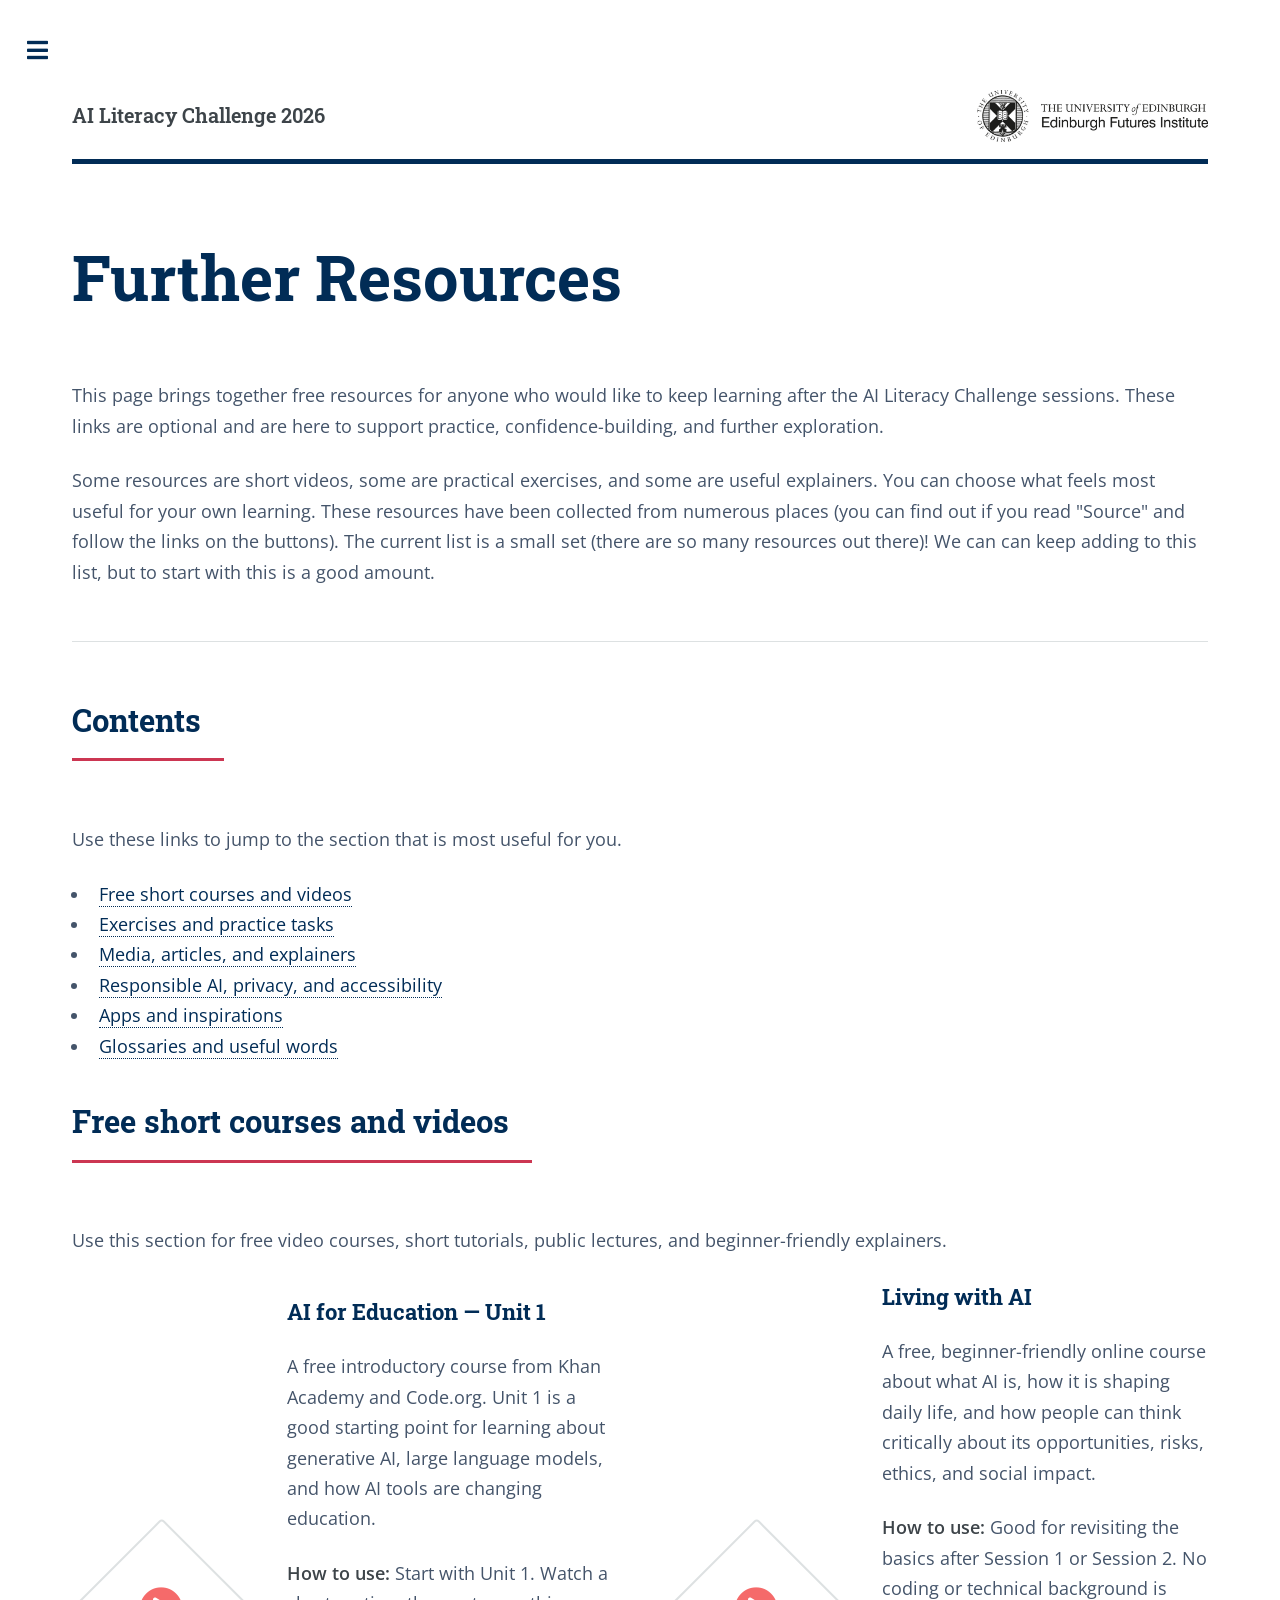
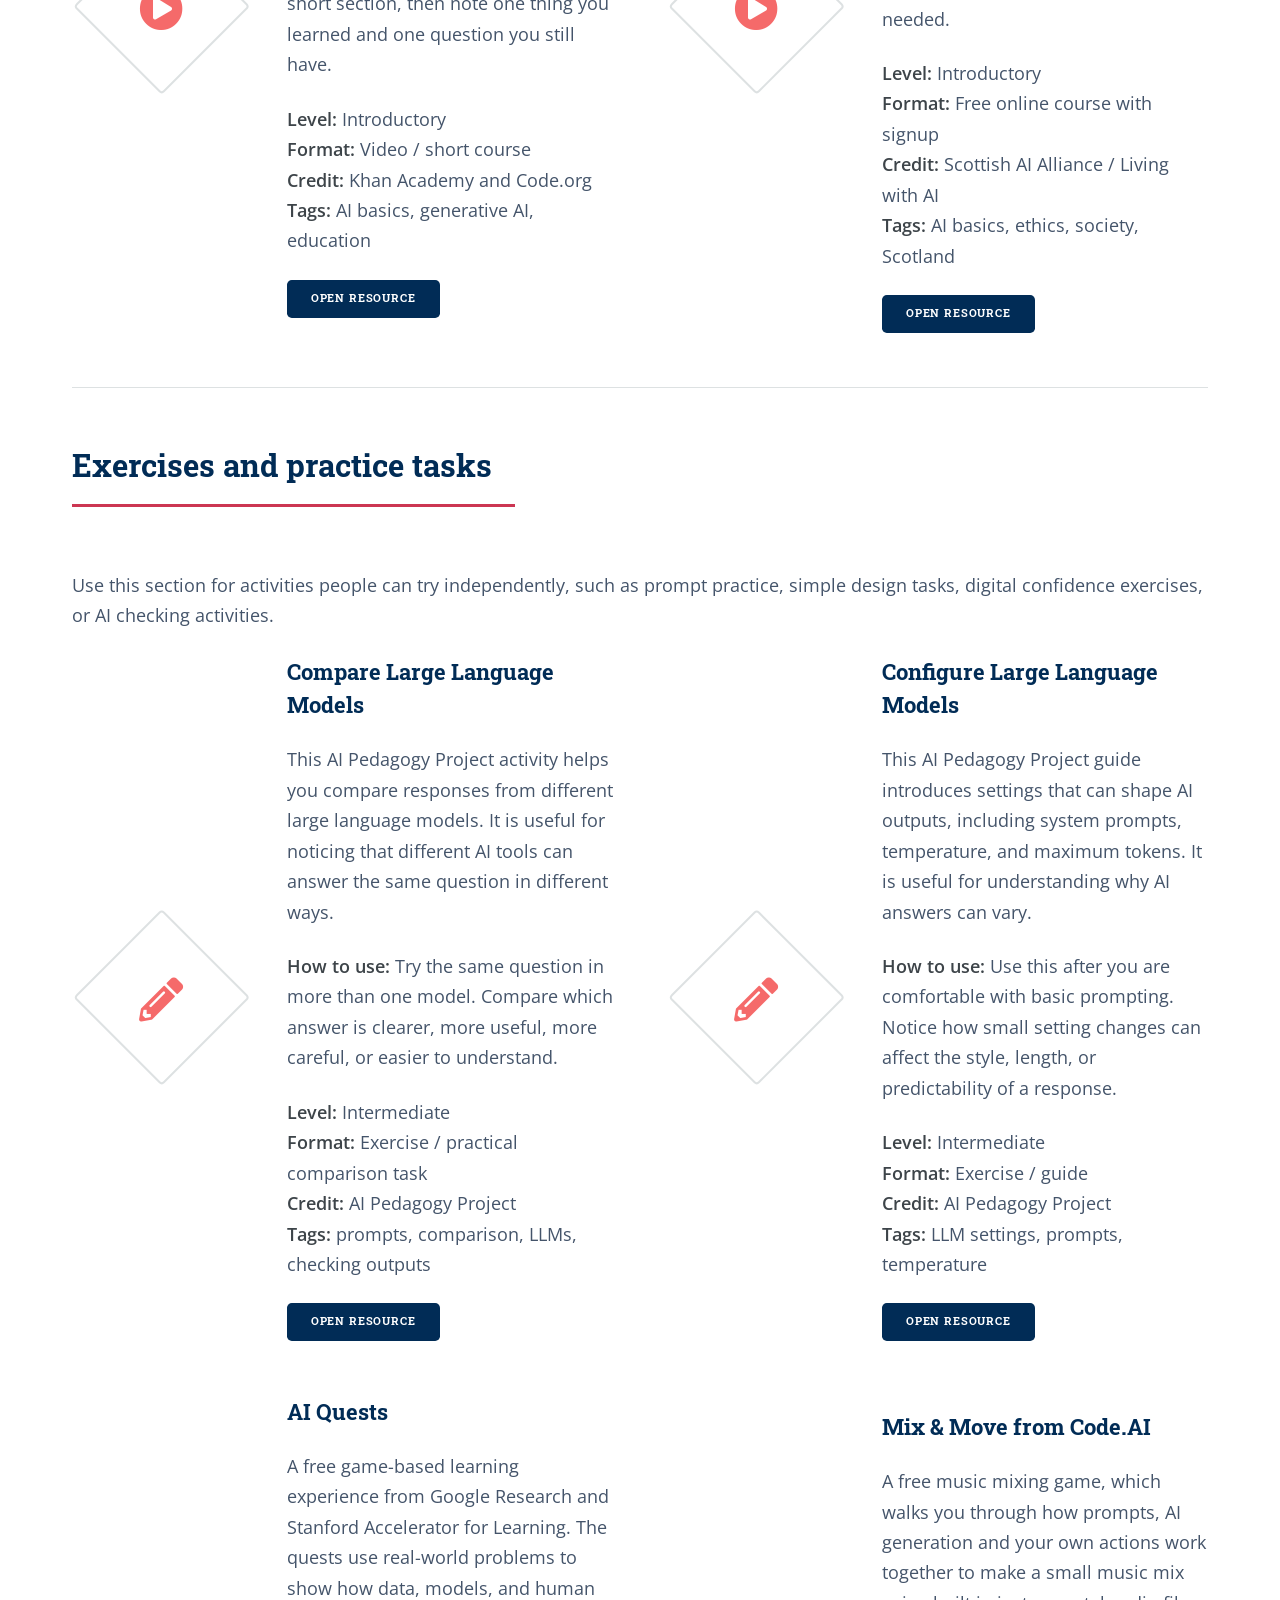
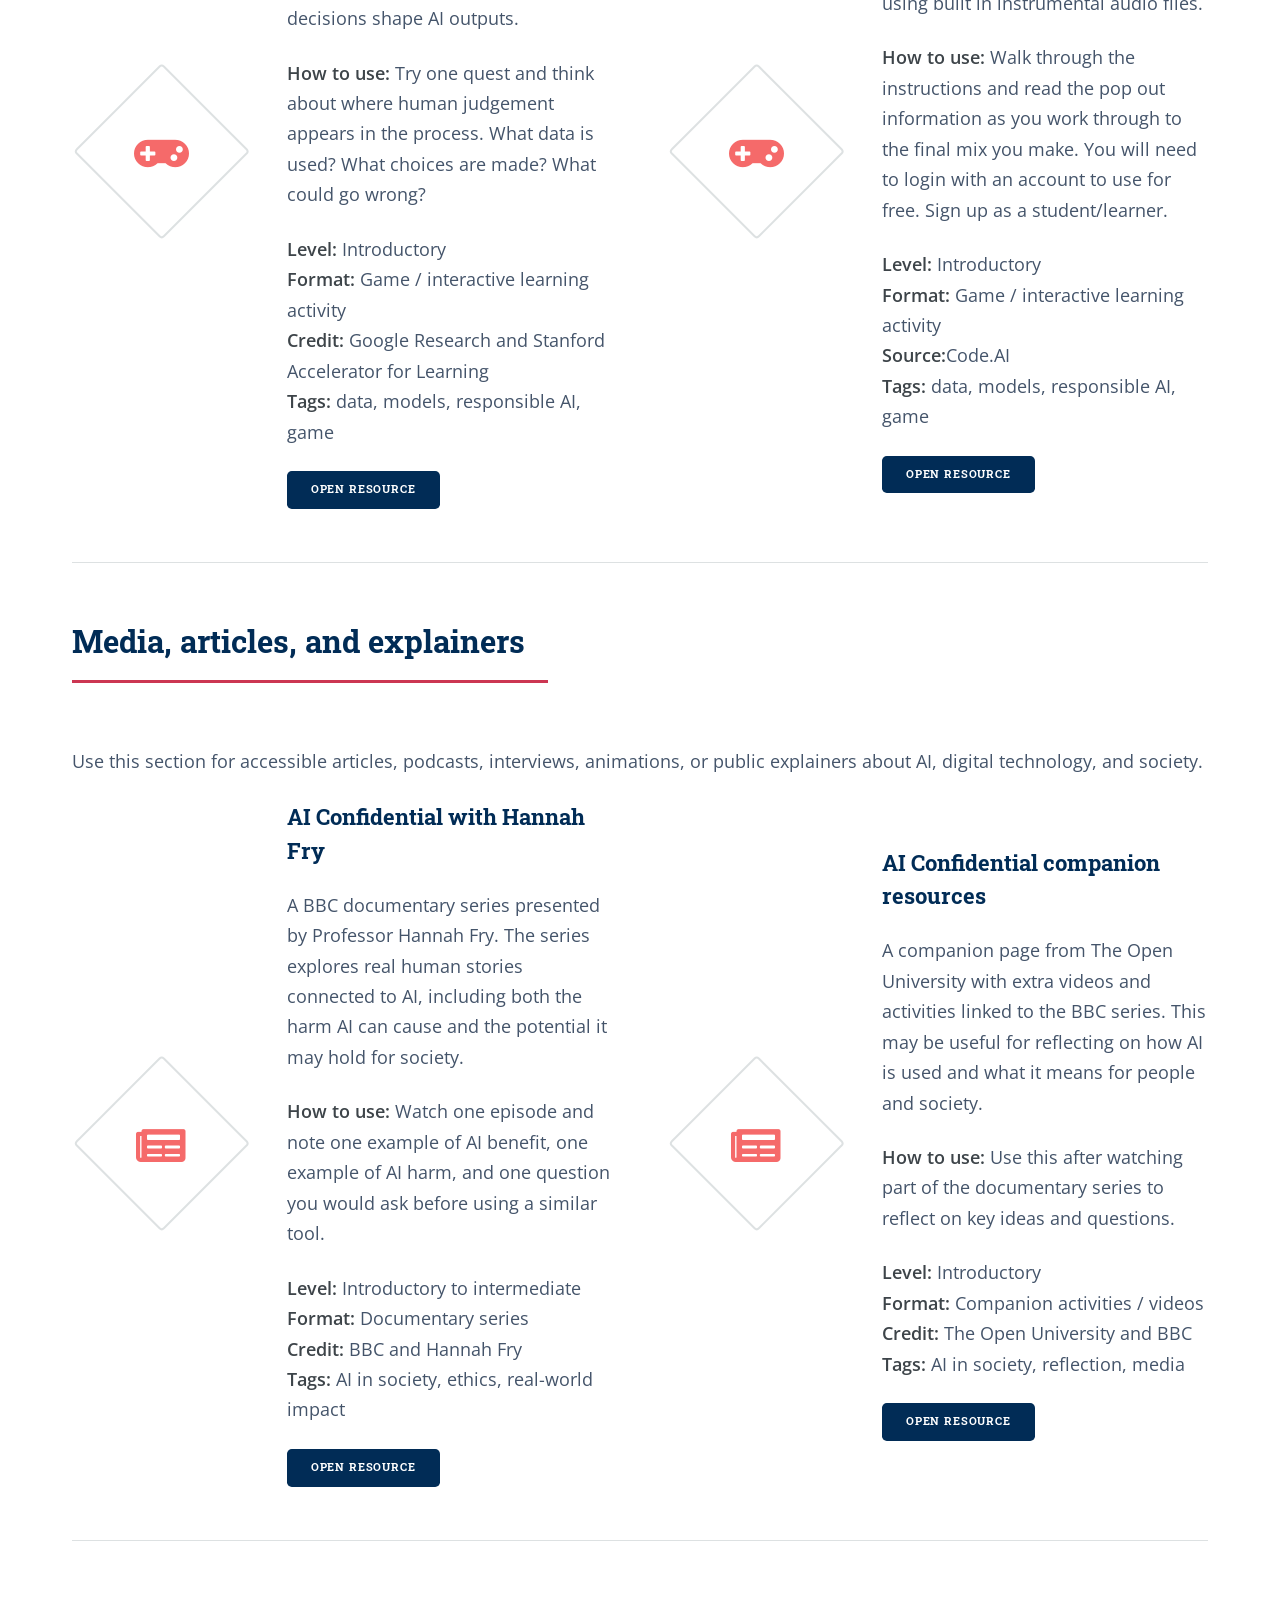
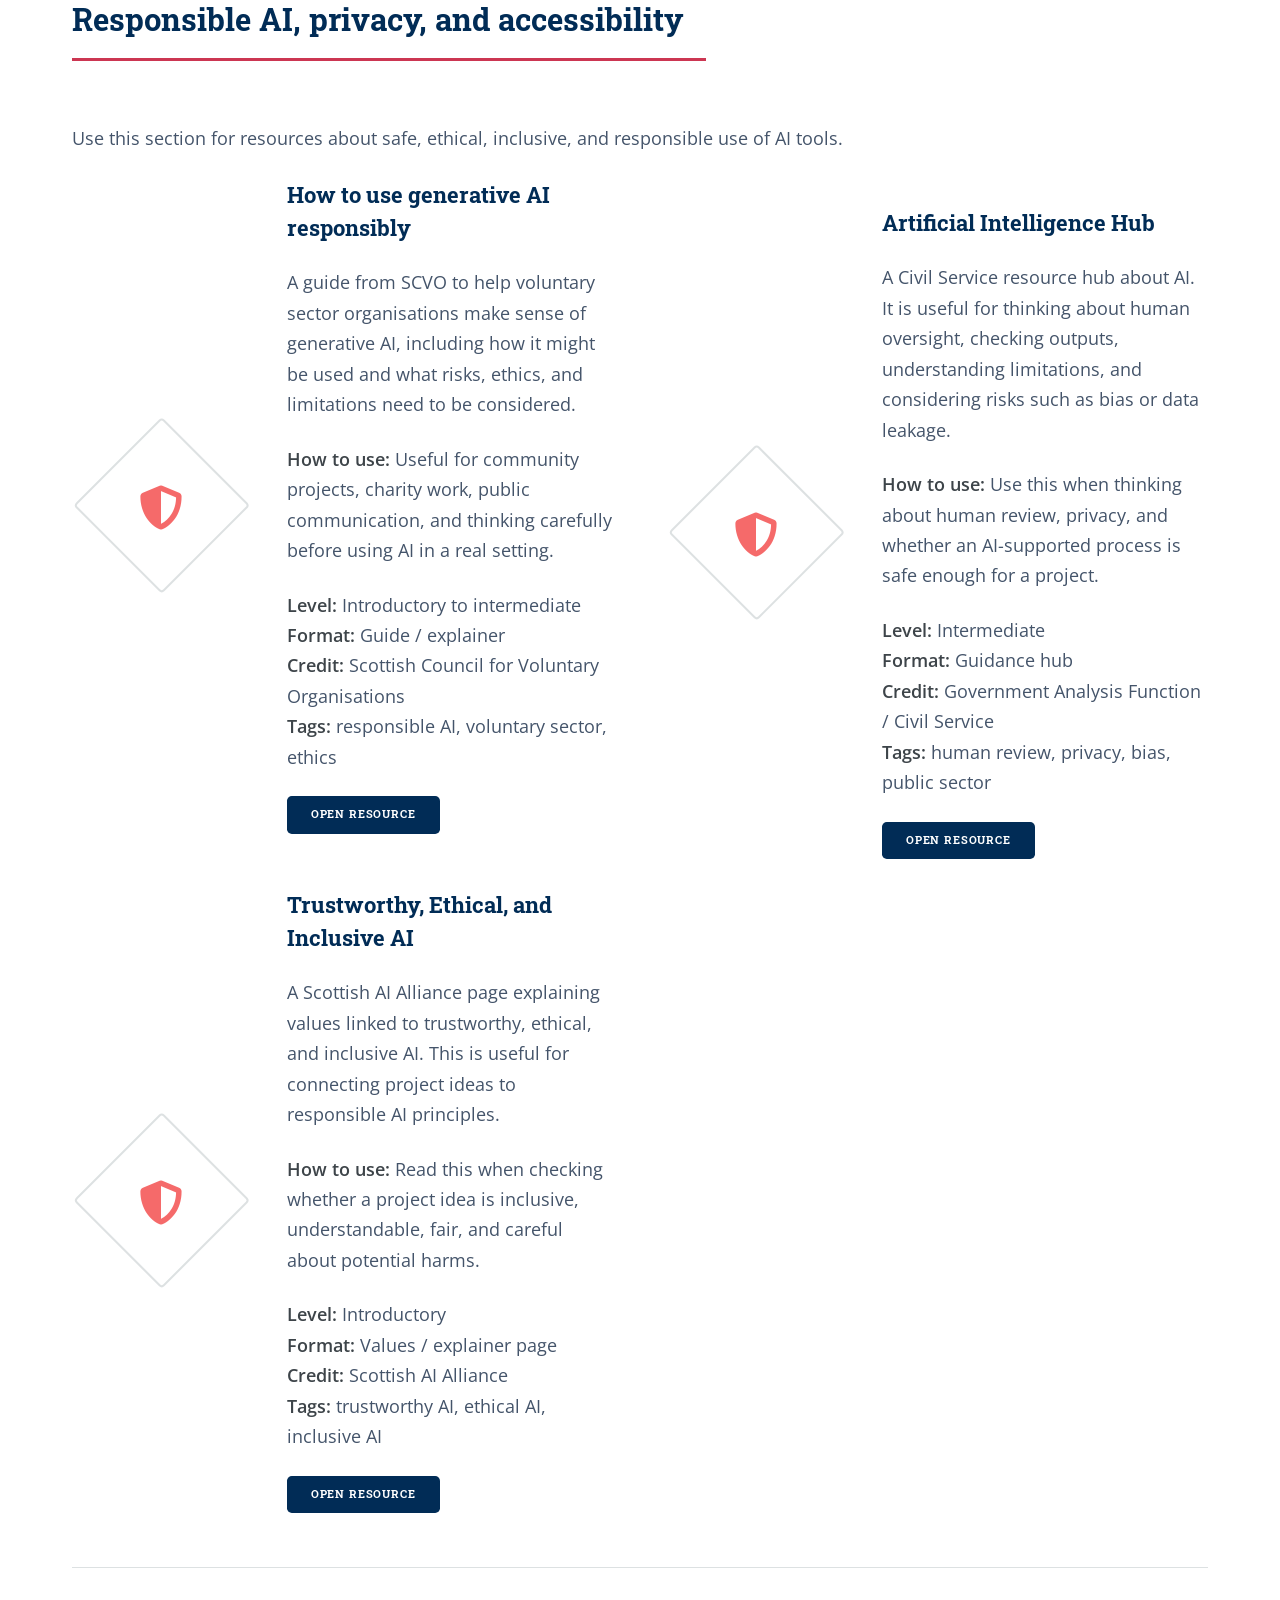
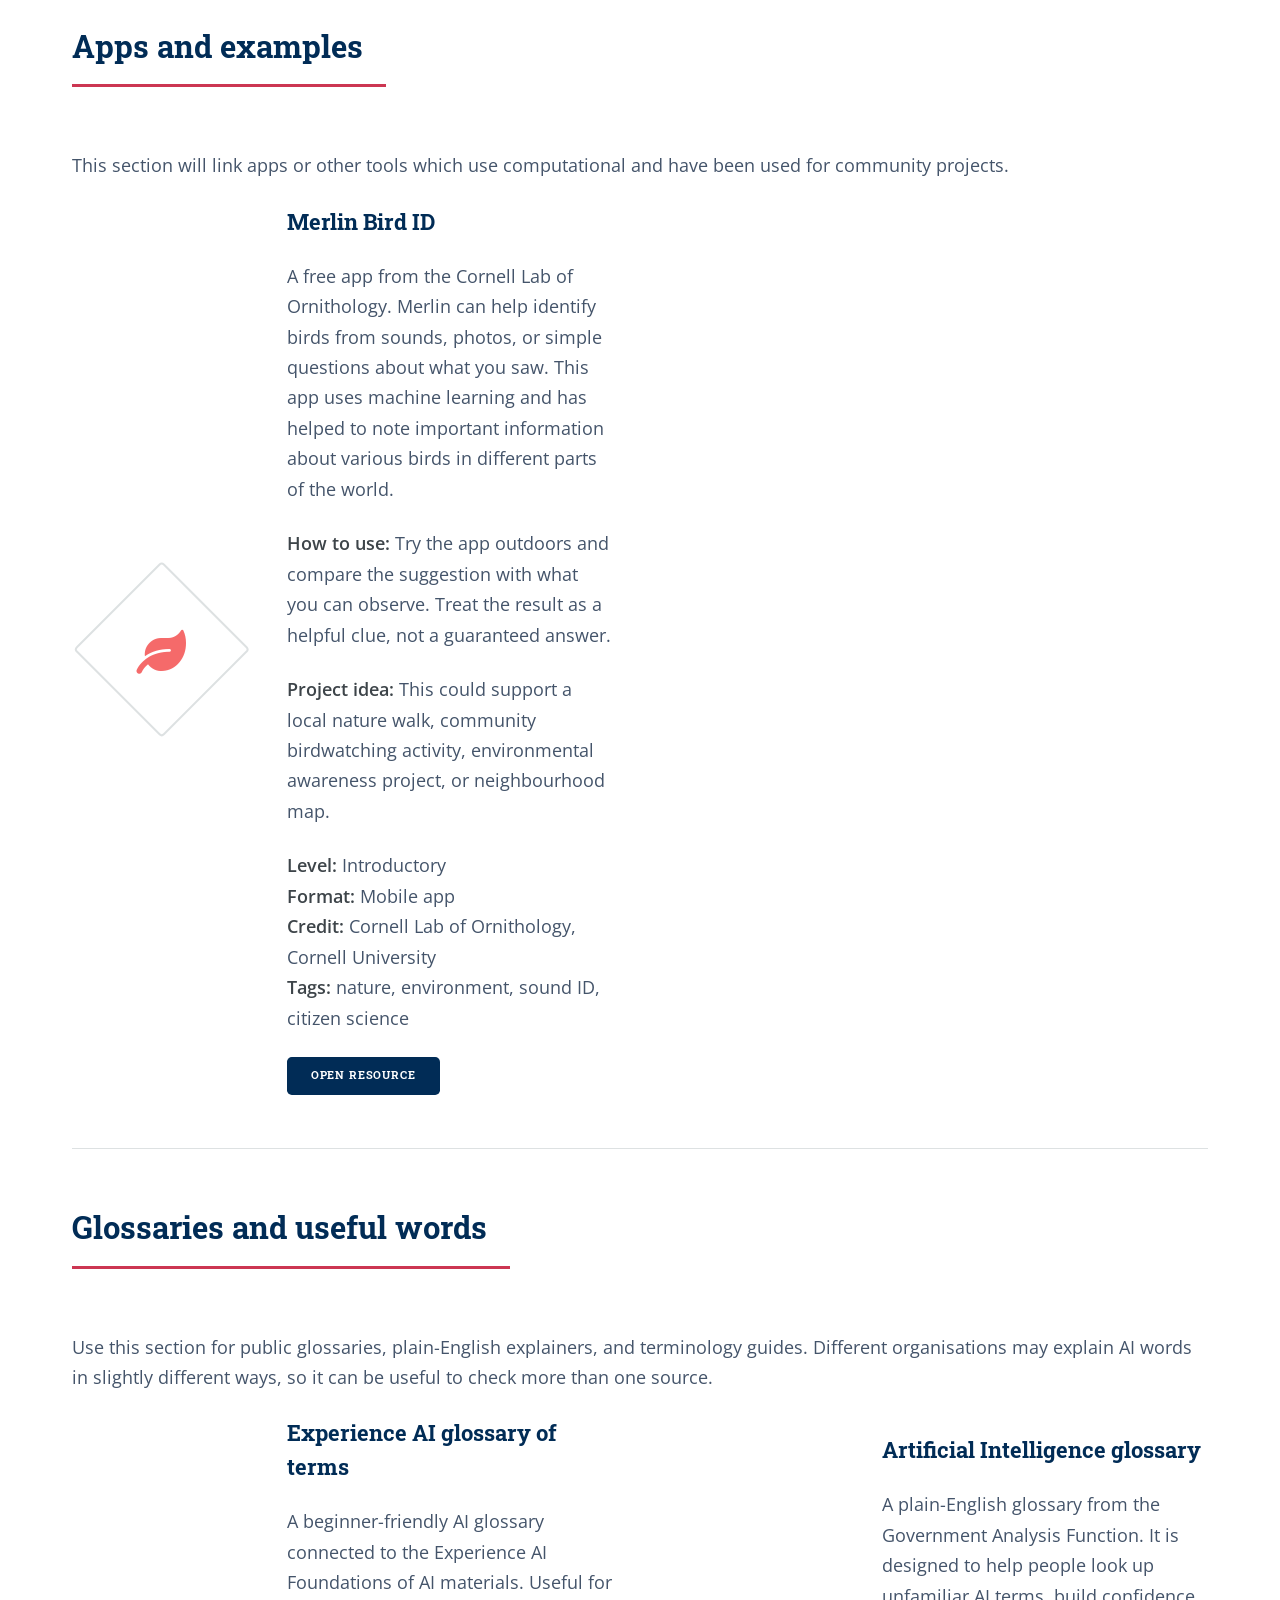
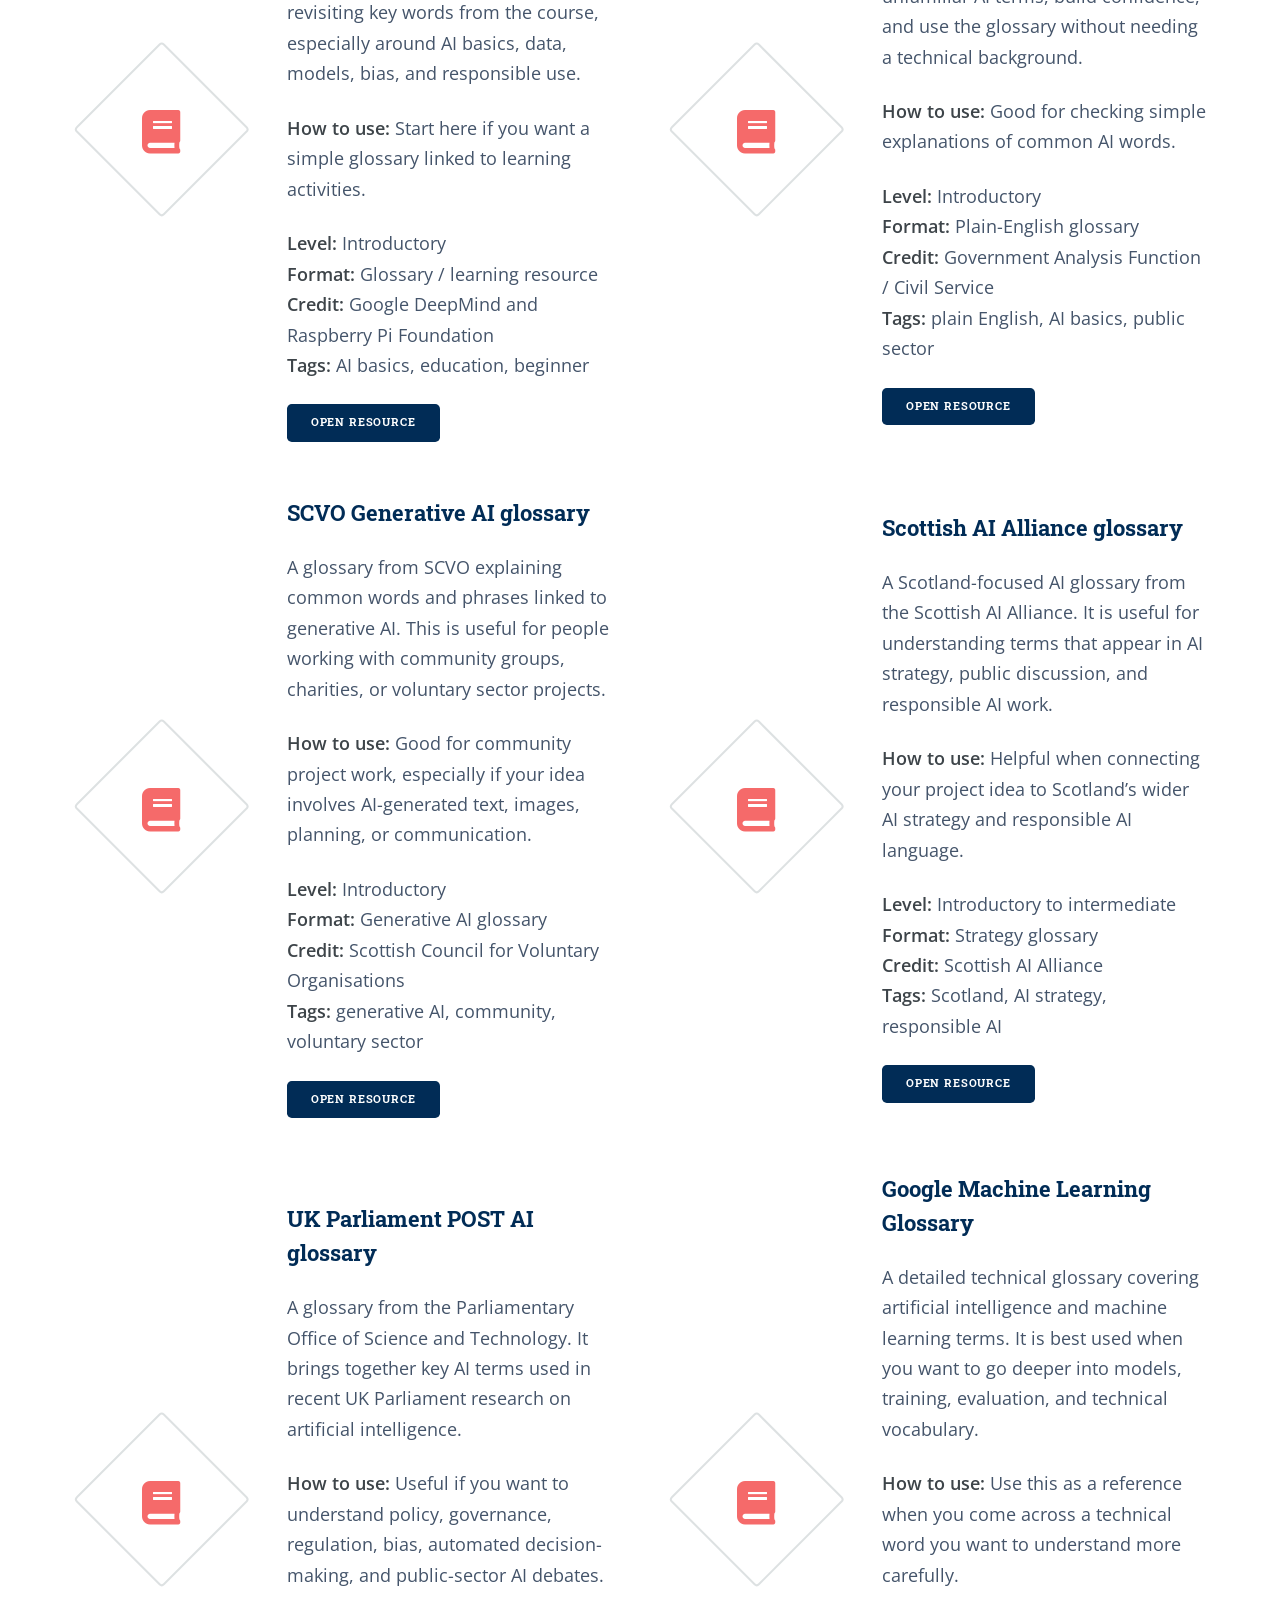
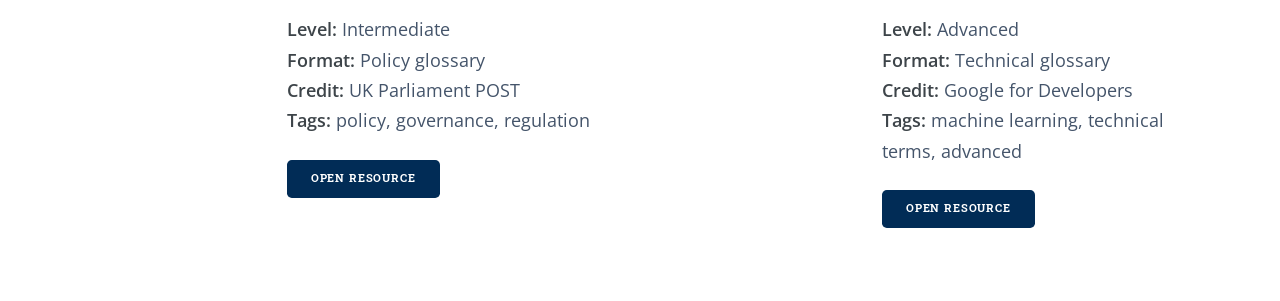
==== commit 9a53342d: "Updating itineraries & links Updated text for summaries, itineraries & link placement for course mat" ====
--- a/further_resources.html
+++ b/further_resources.html
@@ -42,8 +42,11 @@
 
 					<p>
 						Some resources are short videos, some are practical exercises, and some are useful explainers.
-						You can choose what feels most useful for your own learning. These resources have been collected from
-						numerous places (you can find out if you read "Source" and follow the links on the buttons). The current list is a small set (there are so many resources out there)! We can can keep adding to this list, but to start
+						You can choose what feels most useful for your own learning. These resources have been collected
+						from
+						numerous places (you can find out if you read "Source" and follow the links on the buttons). The
+						current list is a small set (there are so many resources out there)! We can can keep adding to
+						this list, but to start
 						with this is a good amount.
 					</p>
 
@@ -100,9 +103,8 @@
 									</p>
 									<p>
 										<a href="https://www.khanacademy.org/college-careers-more/ai-for-education/x68ea37461197a514:ai-for-education-unit-1"
-											class="button small" 
-											target="_blank" rel="noopener noreferrer"
-											>Open resource</a>
+											class="button small" target="_blank" rel="noopener noreferrer">Open
+											resource</a>
 									</p>
 								</div>
 							</article>
@@ -128,10 +130,8 @@
 										<strong>Tags:</strong> AI basics, ethics, society, Scotland
 									</p>
 									<p>
-										<a href="https://livingwithai.me/" 
-										class="button small"
-										target="_blank" rel="noopener noreferrer"
-										>Open resource</a>
+										<a href="https://livingwithai.me/" class="button small" target="_blank"
+											rel="noopener noreferrer">Open resource</a>
 									</p>
 								</div>
 							</article>
@@ -175,10 +175,8 @@
 										<strong>Tags:</strong> prompts, comparison, LLMs, checking outputs
 									</p>
 									<p>
-										<a href="https://aipedagogy.org/guide/comparison/" 
-										class="button small"
-										target="_blank" rel="noopener noreferrer"
-										>Open resource</a>
+										<a href="https://aipedagogy.org/guide/comparison/" class="button small"
+											target="_blank" rel="noopener noreferrer">Open resource</a>
 									</p>
 								</div>
 							</article>
@@ -205,10 +203,8 @@
 										<strong>Tags:</strong> LLM settings, prompts, temperature
 									</p>
 									<p>
-										<a href="https://aipedagogy.org/guide/configure/" 
-										class="button small"
-										target="_blank" rel="noopener noreferrer"
-										>Open resource</a>
+										<a href="https://aipedagogy.org/guide/configure/" class="button small"
+											target="_blank" rel="noopener noreferrer">Open resource</a>
 									</p>
 								</div>
 							</article>
@@ -235,25 +231,27 @@
 										<strong>Tags:</strong> data, models, responsible AI, game
 									</p>
 									<p>
-										<a href="https://research.google/ai-quests/intl/en_gb" 
-										class="button small"
-										target="_blank" rel="noopener noreferrer"
-										>Open resource</a>
-									</p>
-								</div>
-							</article>
-
-							<article data-level="introductory" data-tags="game/example of generative AI, data, models, responsible ai, beginner">
+										<a href="https://research.google/ai-quests/intl/en_gb" class="button small"
+											target="_blank" rel="noopener noreferrer">Open resource</a>
+									</p>
+								</div>
+							</article>
+
+							<article data-level="introductory"
+								data-tags="game/example of generative AI, data, models, responsible ai, beginner">
 								<span class="icon solid fa-gamepad"></span>
 								<div class="content">
 									<h3>Mix & Move from Code.AI</h3>
 									<p>
-										A free music mixing game, which walks you through how prompts, AI generation and your own actions work
+										A free music mixing game, which walks you through how prompts, AI generation and
+										your own actions work
 										together to make a small music mix using built in instrumental audio files.
 									</p>
 									<p>
-										<strong>How to use:</strong> Walk through the instructions and read the pop out information as you work through
-										to the final mix you make. You will need to login with an account to use for free. Sign up as a student/learner.
+										<strong>How to use:</strong> Walk through the instructions and read the pop out
+										information as you work through
+										to the final mix you make. You will need to login with an account to use for
+										free. Sign up as a student/learner.
 									</p>
 									<p>
 										<strong>Level:</strong> Introductory<br />
@@ -262,10 +260,9 @@
 										<strong>Tags:</strong> data, models, responsible AI, game
 									</p>
 									<p>
-										<a href="https://studio.code.org/courses/mix-move-ai-2025/units/1/lessons/1/levels/1" 
-										class="button small"
-										target="_blank" rel="noopener noreferrer"
-										>Open resource</a>
+										<a href="https://studio.code.org/courses/mix-move-ai-2025/units/1/lessons/1/levels/1"
+											class="button small" target="_blank" rel="noopener noreferrer">Open
+											resource</a>
 									</p>
 								</div>
 							</article>
@@ -309,9 +306,8 @@
 									</p>
 									<p>
 										<a href="https://www.bbc.co.uk/iplayer/episodes/m002q76b/ai-confidential-with-hannah-fry"
-											class="button small"
-											target="_blank" rel="noopener noreferrer"
-											>Open resource</a>
+											class="button small" target="_blank" rel="noopener noreferrer">Open
+											resource</a>
 									</p>
 								</div>
 							</article>
@@ -337,10 +333,8 @@
 										<strong>Tags:</strong> AI in society, reflection, media
 									</p>
 									<p>
-										<a href="https://connect.open.ac.uk/aiwithhannahfry/" 
-										class="button small"
-										target="_blank" rel="noopener noreferrer"
-										>Open resource</a>
+										<a href="https://connect.open.ac.uk/aiwithhannahfry/" class="button small"
+											target="_blank" rel="noopener noreferrer">Open resource</a>
 									</p>
 								</div>
 							</article>
@@ -383,10 +377,8 @@
 										<strong>Tags:</strong> responsible AI, voluntary sector, ethics
 									</p>
 									<p>
-										<a href="https://scvo.scot/support/digital/guides/ai" 
-										class="button small"
-										target="_blank" rel="noopener noreferrer"
-										>Open resource</a>
+										<a href="https://scvo.scot/support/digital/guides/ai" class="button small"
+											target="_blank" rel="noopener noreferrer">Open resource</a>
 									</p>
 								</div>
 							</article>
@@ -413,9 +405,8 @@
 									</p>
 									<p>
 										<a href="https://analysisfunction.civilservice.gov.uk/ai-hub/"
-											class="button small"
-											target="_blank" rel="noopener noreferrer"
-											>Open resource</a>
+											class="button small" target="_blank" rel="noopener noreferrer">Open
+											resource</a>
 									</p>
 								</div>
 							</article>
@@ -441,10 +432,8 @@
 										<strong>Tags:</strong> trustworthy AI, ethical AI, inclusive AI
 									</p>
 									<p>
-										<a href="https://www.scottishai.com/values" 
-										class="button small"
-										target="_blank" rel="noopener noreferrer"
-										>Open resource</a>
+										<a href="https://www.scottishai.com/values" class="button small" target="_blank"
+											rel="noopener noreferrer">Open resource</a>
 									</p>
 								</div>
 							</article>
@@ -473,8 +462,10 @@
 									<h3>Merlin Bird ID</h3>
 									<p>
 										A free app from the Cornell Lab of Ornithology. Merlin can help identify birds
-										from sounds, photos, or simple questions about what you saw. This app uses machine learning and 
-										has helped to note important information about various birds in different parts of the world.
+										from sounds, photos, or simple questions about what you saw. This app uses
+										machine learning and
+										has helped to note important information about various birds in different parts
+										of the world.
 									</p>
 									<p>
 										<strong>How to use:</strong> Try the app outdoors and compare the suggestion
@@ -493,10 +484,8 @@
 										<strong>Tags:</strong> nature, environment, sound ID, citizen science
 									</p>
 									<p>
-										<a href="https://merlin.allaboutbirds.org/" 
-										class="button small"
-										target="_blank" rel="noopener noreferrer"
-										>Open resource</a>
+										<a href="https://merlin.allaboutbirds.org/" class="button small" target="_blank"
+											rel="noopener noreferrer">Open resource</a>
 									</p>
 								</div>
 							</article>
@@ -540,9 +529,8 @@
 									</p>
 									<p>
 										<a href="https://experience-ai.org/en/units/foundations-of-ai"
-											class="button small"
-											target="_blank" rel="noopener noreferrer"
-											>Open resource</a>
+											class="button small" target="_blank" rel="noopener noreferrer">Open
+											resource</a>
 									</p>
 								</div>
 							</article>
@@ -569,9 +557,8 @@
 									</p>
 									<p>
 										<a href="https://analysisfunction.civilservice.gov.uk/ai-hub/ai-glossary/"
-											class="button small"
-											target="_blank" rel="noopener noreferrer"
-											>Open resource</a>
+											class="button small" target="_blank" rel="noopener noreferrer">Open
+											resource</a>
 									</p>
 								</div>
 							</article>
@@ -598,9 +585,8 @@
 									</p>
 									<p>
 										<a href="https://scvo.scot/support/digital/guides/ai/glossary"
-											class="button small"
-											target="_blank" rel="noopener noreferrer"
-											>Open resource</a>
+											class="button small" target="_blank" rel="noopener noreferrer">Open
+											resource</a>
 									</p>
 								</div>
 							</article>
@@ -626,10 +612,8 @@
 										<strong>Tags:</strong> Scotland, AI strategy, responsible AI
 									</p>
 									<p>
-										<a href="https://www.scottishai.com/strategy-glossary" 
-										class="button small"
-										target="_blank" rel="noopener noreferrer"
-										>Open resource</a>
+										<a href="https://www.scottishai.com/strategy-glossary" class="button small"
+											target="_blank" rel="noopener noreferrer">Open resource</a>
 									</p>
 								</div>
 							</article>
@@ -657,9 +641,8 @@
 									</p>
 									<p>
 										<a href="https://post.parliament.uk/artificial-intelligence-ai-glossary/"
-											class="button small"
-											target="_blank" rel="noopener noreferrer"
-											>Open resource</a>
+											class="button small" target="_blank" rel="noopener noreferrer">Open
+											resource</a>
 									</p>
 								</div>
 							</article>
@@ -685,9 +668,8 @@
 									</p>
 									<p>
 										<a href="https://developers.google.com/machine-learning/glossary"
-											class="button small"
-											target="_blank" rel="noopener noreferrer"
-											>Open resource</a>
+											class="button small" target="_blank" rel="noopener noreferrer">Open
+											resource</a>
 									</p>
 								</div>
 							</article>
@@ -695,84 +677,67 @@
 						</div>
 					</section>
 
-					<section class="attributions">
-						<p>
-							Website template adapted from
-							<a href="https://html5up.net/editorial">Editorial by HTML5 UP</a>,
-							licensed under
-							<a href="https://creativecommons.org/licenses/by/3.0/">Creative Commons Attribution 3.0</a>.
-							Original course content, page organisation, and adapted learning materials © 2026
-							Somya Iqbal, University of Edinburgh / Edinburgh Futures Institute, unless otherwise stated.
-							These original materials are shared under a
-							<a href="https://creativecommons.org/licenses/by-nc/4.0/">Creative Commons
-								Attribution-NonCommercial 4.0 International License</a>.
-							University names, logos, and marks remain the property of the University of Edinburgh and
-							are not included under this Creative Commons licence.
-						</p>
-					</section>
-
-				</section>
+
+
+					<!-- Sidebar -->
+					<div id="sidebar">
+						<div class="inner">
+
+
+							<!-- Menu -->
+							<nav id="menu">
+								<header class="major">
+									<h2>Menu</h2>
+								</header>
+
+								<ul>
+									<li><a href="index.html">Home</a></li>
+
+									<li>
+										<span class="opener">Sessions</span>
+										<ul>
+											<li><a href="session-1.html">Session 1: Introduction to AI</a></li>
+											<li><a href="session-2.html">Session 2: Ethics and Responsible Use</a></li>
+											<li><a href="session-3.html">Session 3: AI for Community Good</a></li>
+											<li><a href="session-4.html">Session 4: Review and Share</a></li>
+										</ul>
+									</li>
+
+									<li><a href="personal-project.html">Personal Project Build</a></li>
+									<li><a href="mini-challenge.html">Mini Challenge</a></li>
+									<li><a href="tool-guides.html">Setup Guides</a></li>
+									<li><a href="further_resources.html">Further Resources</a></li>
+								</ul>
+							</nav>
+
+							<!-- Footer -->
+							<footer id="footer">
+								<p class="copyright">
+									Website adapted from
+									<a href="https://html5up.net/editorial">Editorial by HTML5 UP</a>,
+									licensed under
+									<a href="https://creativecommons.org/licenses/by/3.0/">CC BY 3.0</a>.
+									Original course content © 2026 Somya Iqbal, University of Edinburgh / Edinburgh
+									Futures
+									Institute,
+									shared under
+									<a href="https://creativecommons.org/licenses/by-nc/4.0/">CC BY-NC 4.0</a>,
+									unless otherwise stated. University logos and marks are not included under this
+									licence.
+								</p>
+							</footer>
+
+						</div>
+					</div>
 
 			</div>
-		</div>
-
-		<!-- Sidebar -->
-		<div id="sidebar">
-			<div class="inner">
-
-
-				<!-- Menu -->
-				<nav id="menu">
-					<header class="major">
-						<h2>Menu</h2>
-					</header>
-
-					<ul>
-						<li><a href="index.html">Home</a></li>
-
-						<li>
-							<span class="opener">Sessions</span>
-							<ul>
-								<li><a href="session-1.html">Session 1: Introduction to AI</a></li>
-								<li><a href="session-2.html">Session 2: Ethics and Responsible Use</a></li>
-								<li><a href="session-3.html">Session 3: AI for Community Good</a></li>
-								<li><a href="session-4.html">Session 4: Review and Share</a></li>
-							</ul>
-						</li>
-
-						<li><a href="personal-project.html">Personal Project Build</a></li>
-						<li><a href="mini-challenge.html">Mini Challenge</a></li>
-						<li><a href="tool-guides.html">Setup Guides</a></li>
-						<li><a href="further_resources.html">Further Resources</a></li>
-					</ul>
-				</nav>
-
-				<!-- Footer -->
-				<footer id="footer">
-					<p class="copyright">
-						Website adapted from
-						<a href="https://html5up.net/editorial">Editorial by HTML5 UP</a>,
-						licensed under
-						<a href="https://creativecommons.org/licenses/by/3.0/">CC BY 3.0</a>.
-						Original course content © 2026 Somya Iqbal, University of Edinburgh / Edinburgh Futures
-						Institute,
-						shared under
-						<a href="https://creativecommons.org/licenses/by-nc/4.0/">CC BY-NC 4.0</a>,
-						unless otherwise stated. University logos and marks are not included under this licence.
-					</p>
-				</footer>
-
-			</div>
-		</div>
-
-	</div>
-
-	<!-- Scripts -->
-	<script src="assets/js/jquery.min.js"></script>
-	<script src="assets/js/browser.min.js"></script>
-	<script src="assets/js/breakpoints.min.js"></script>
-	<script src="assets/js/util.js"></script>
-	<script src="assets/js/main.js"></script>
+
+			<!-- Scripts -->
+			<script src="assets/js/jquery.min.js"></script>
+			<script src="assets/js/browser.min.js"></script>
+			<script src="assets/js/breakpoints.min.js"></script>
+			<script src="assets/js/util.js"></script>
+			<script src="assets/js/main.js"></script>
 
 </body>
 
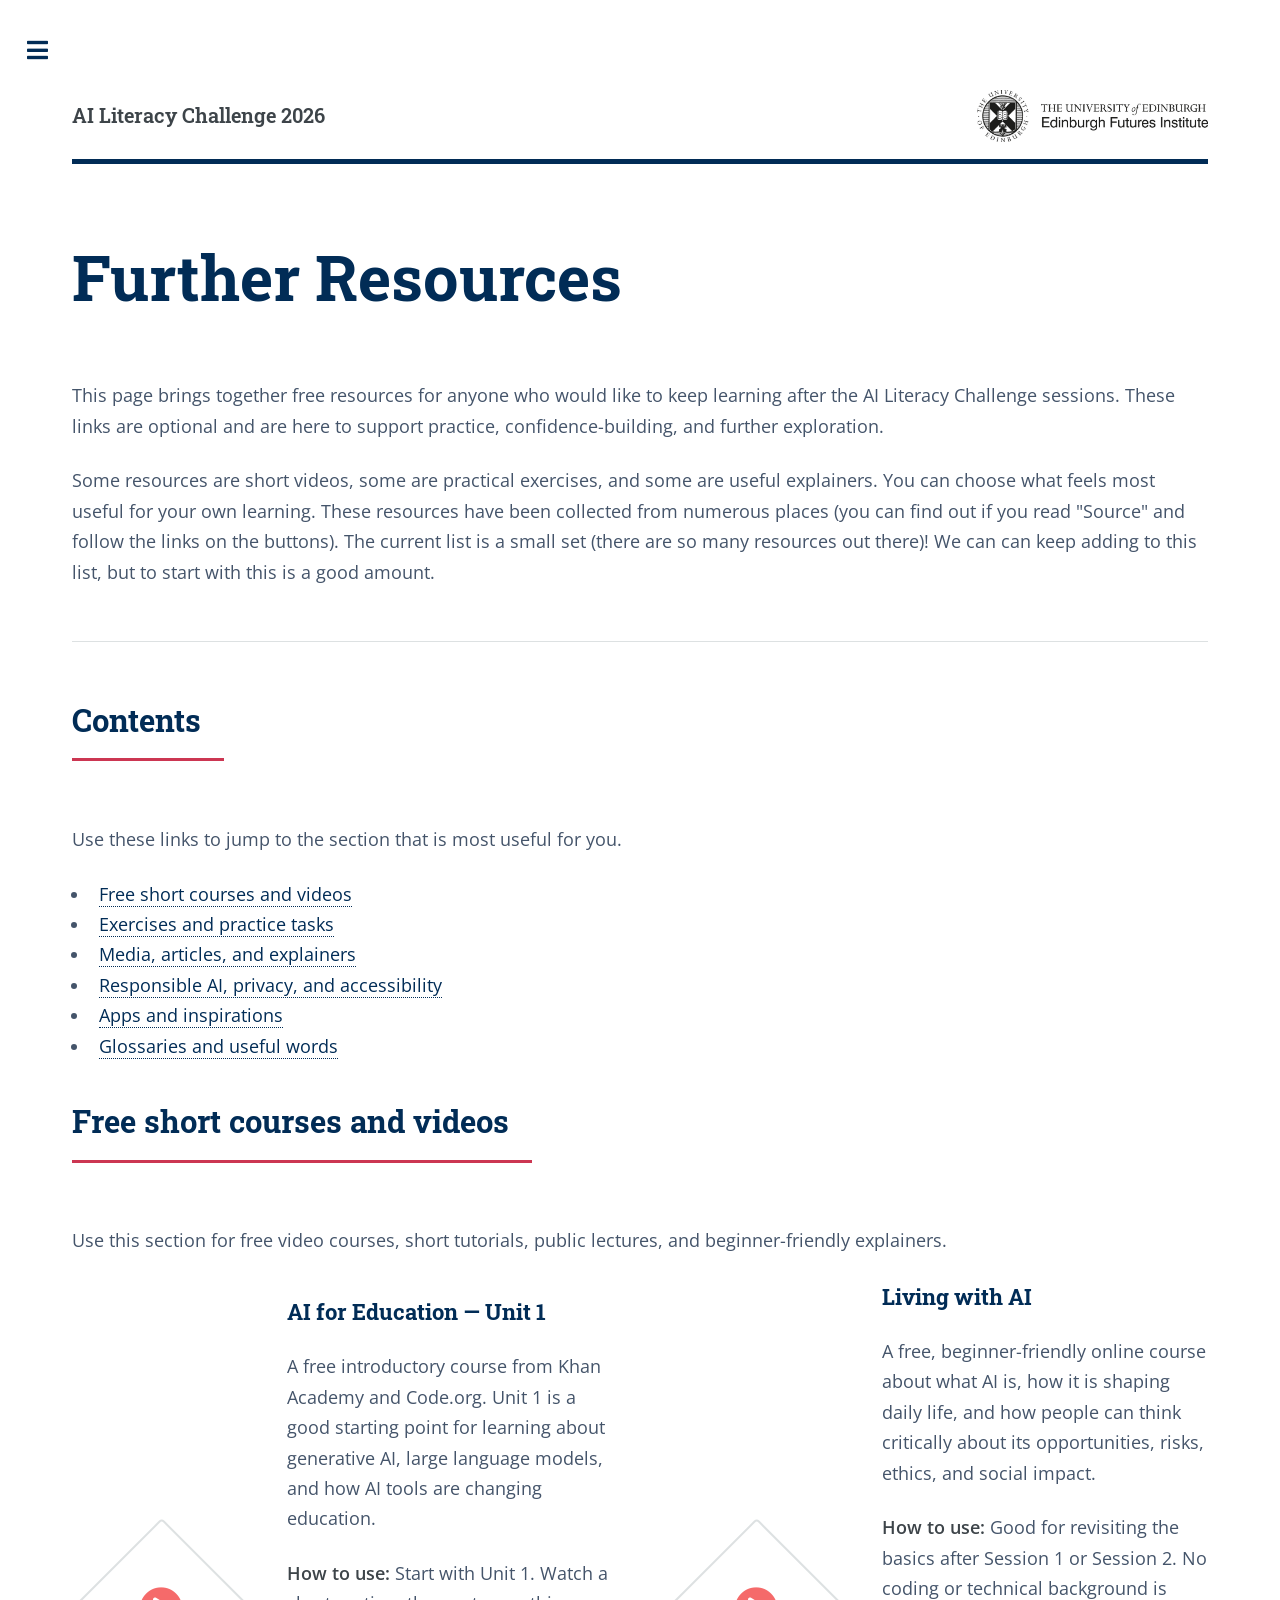
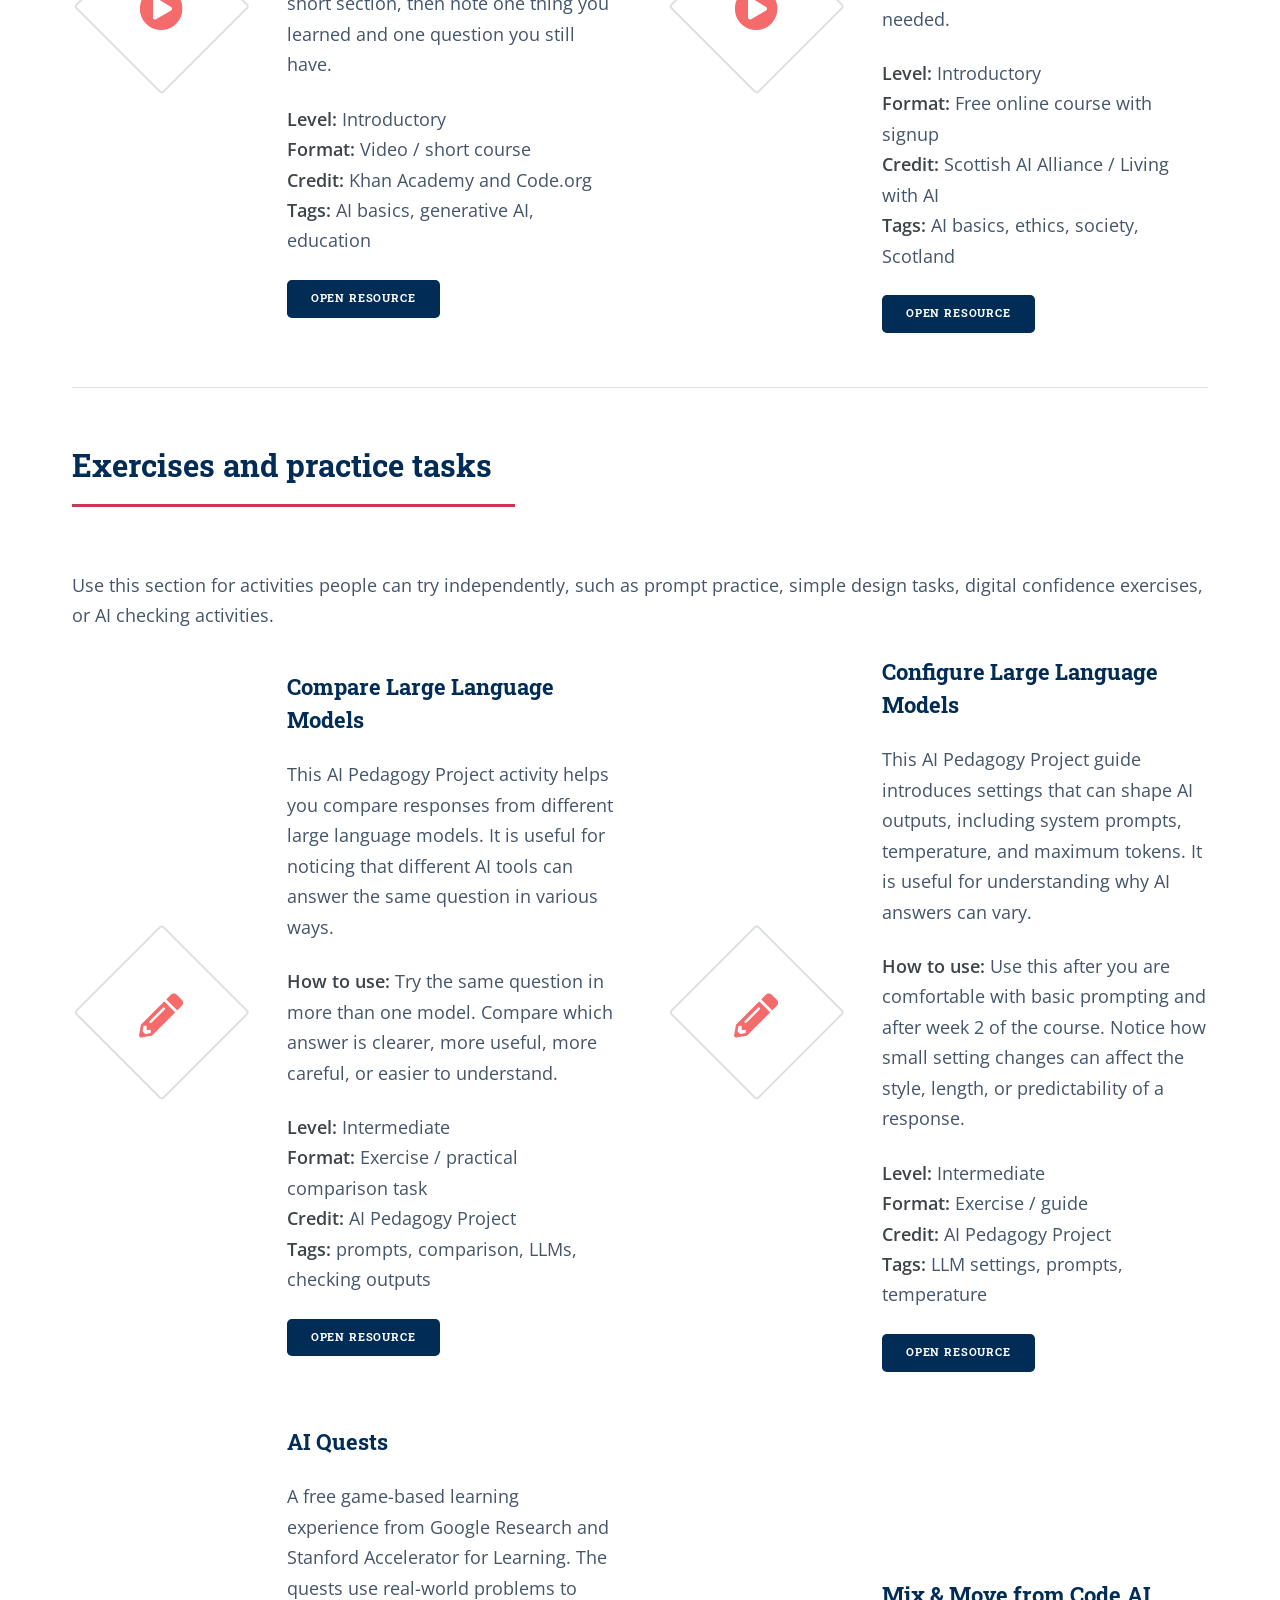
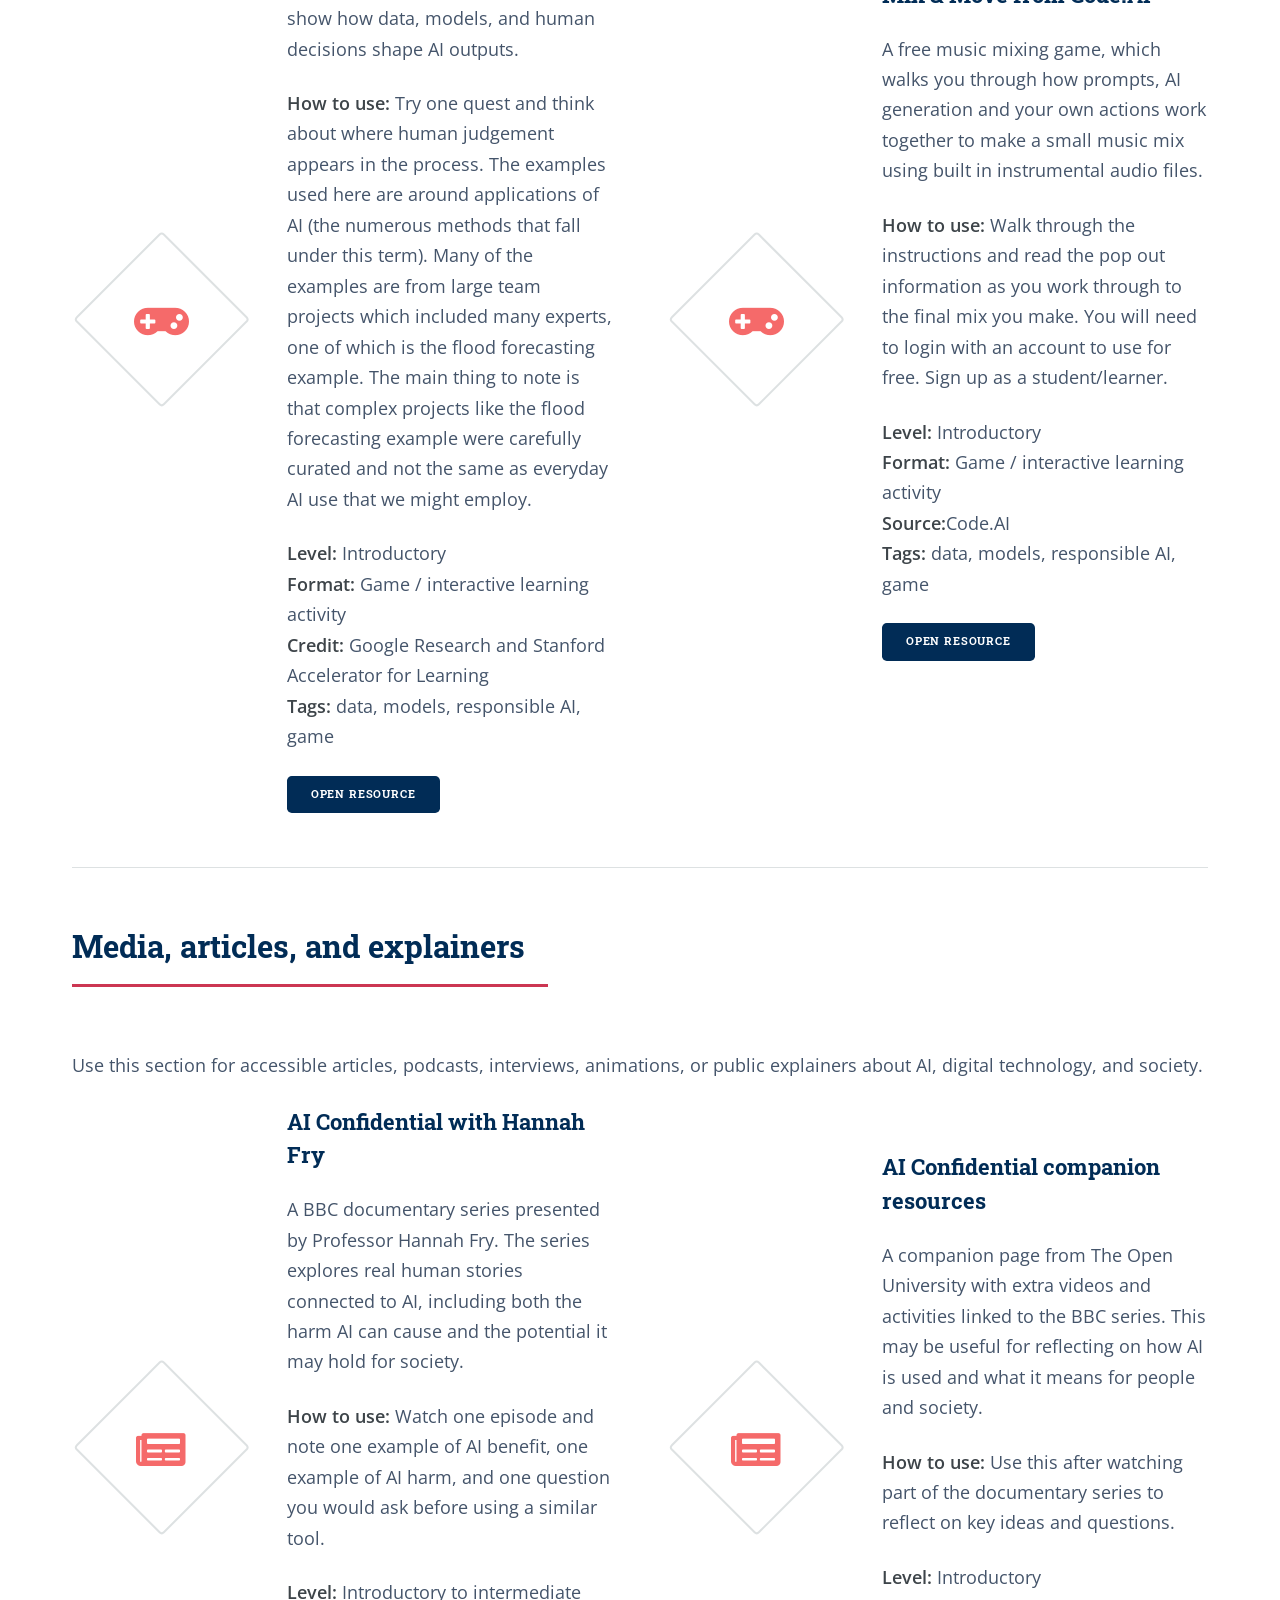
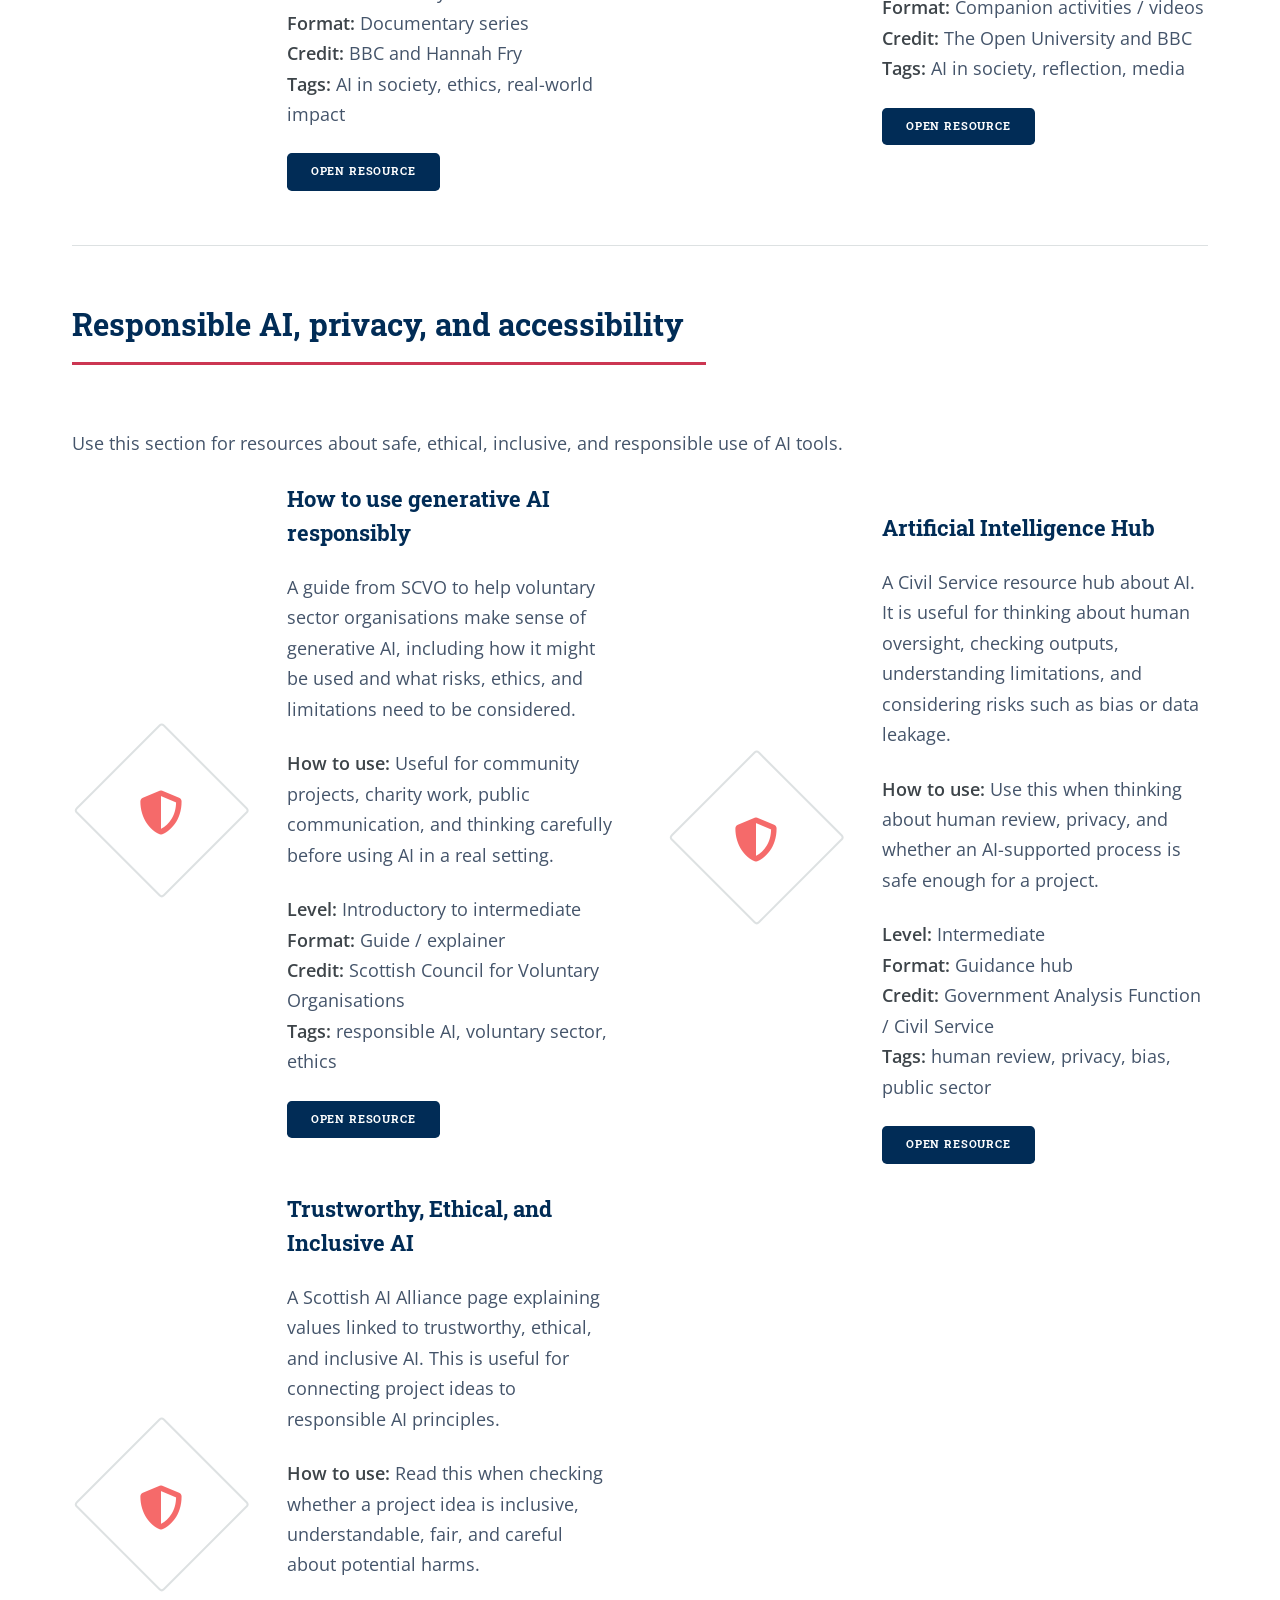
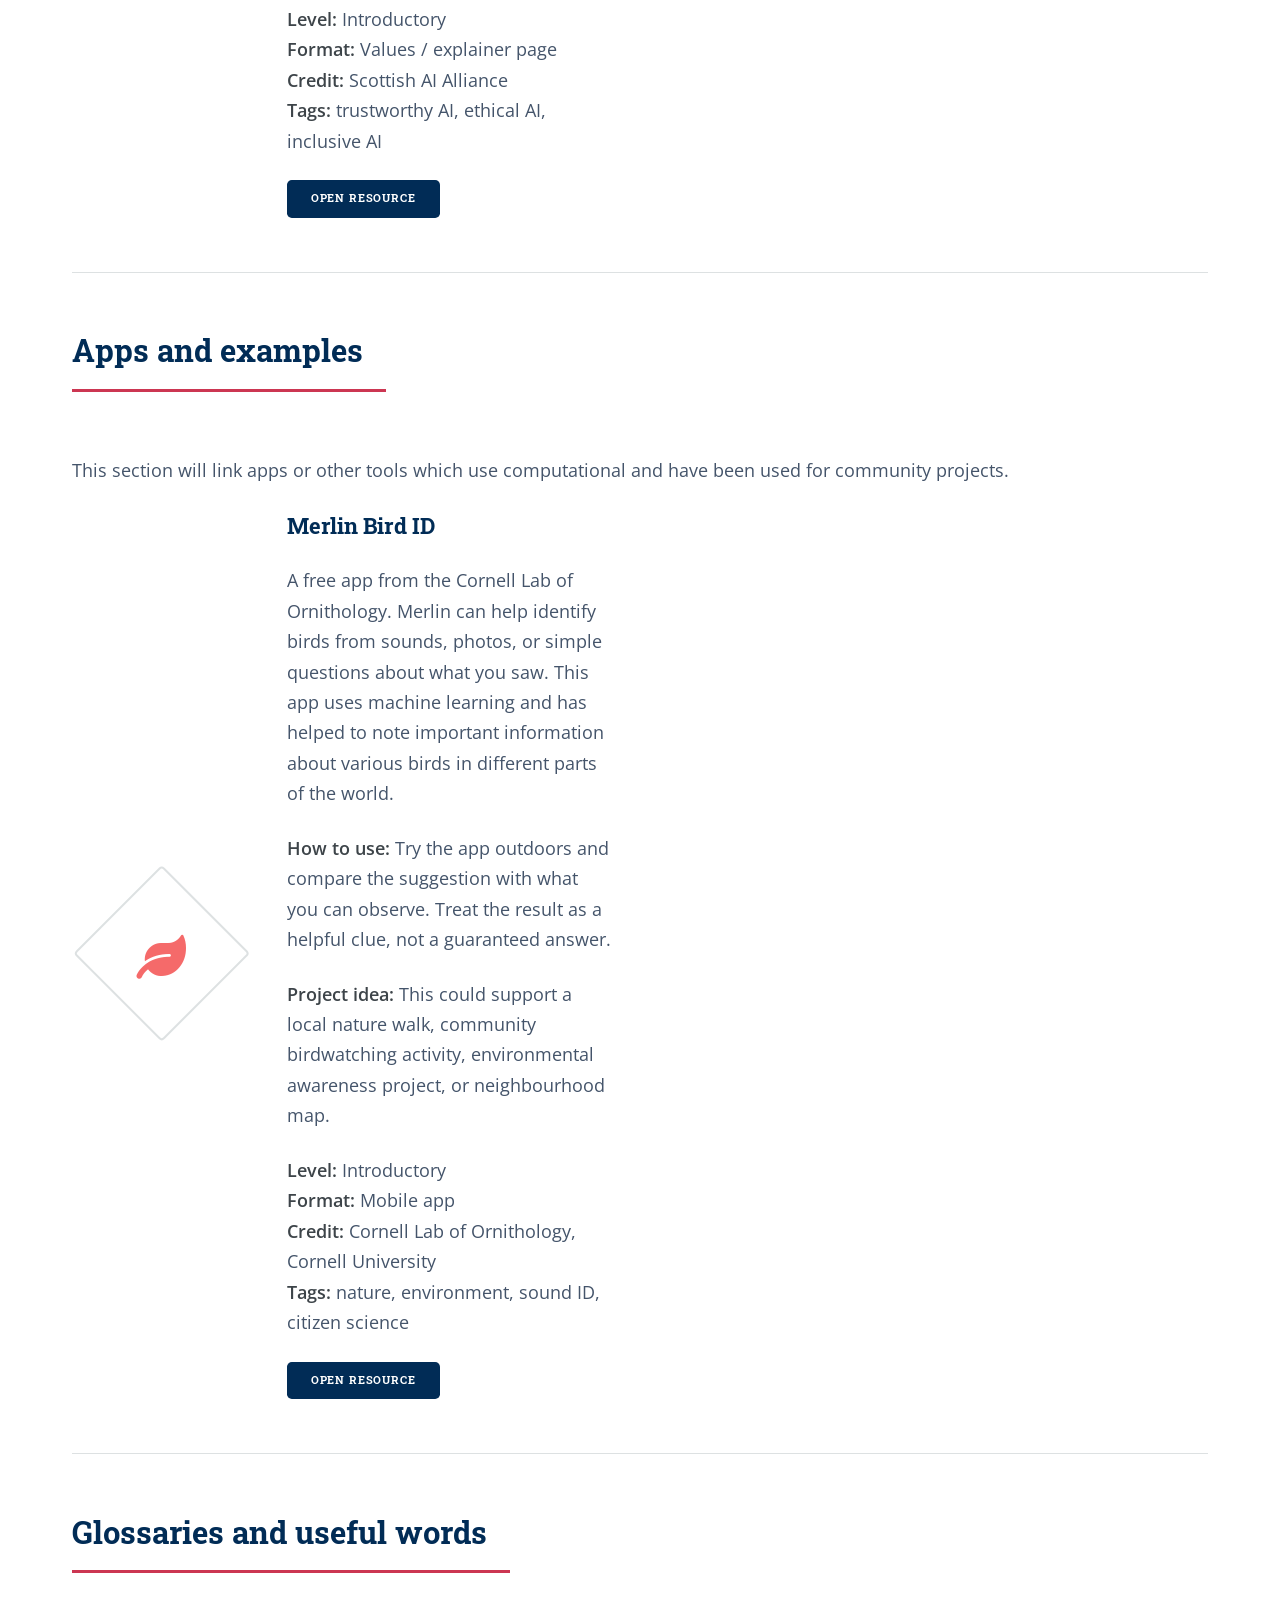
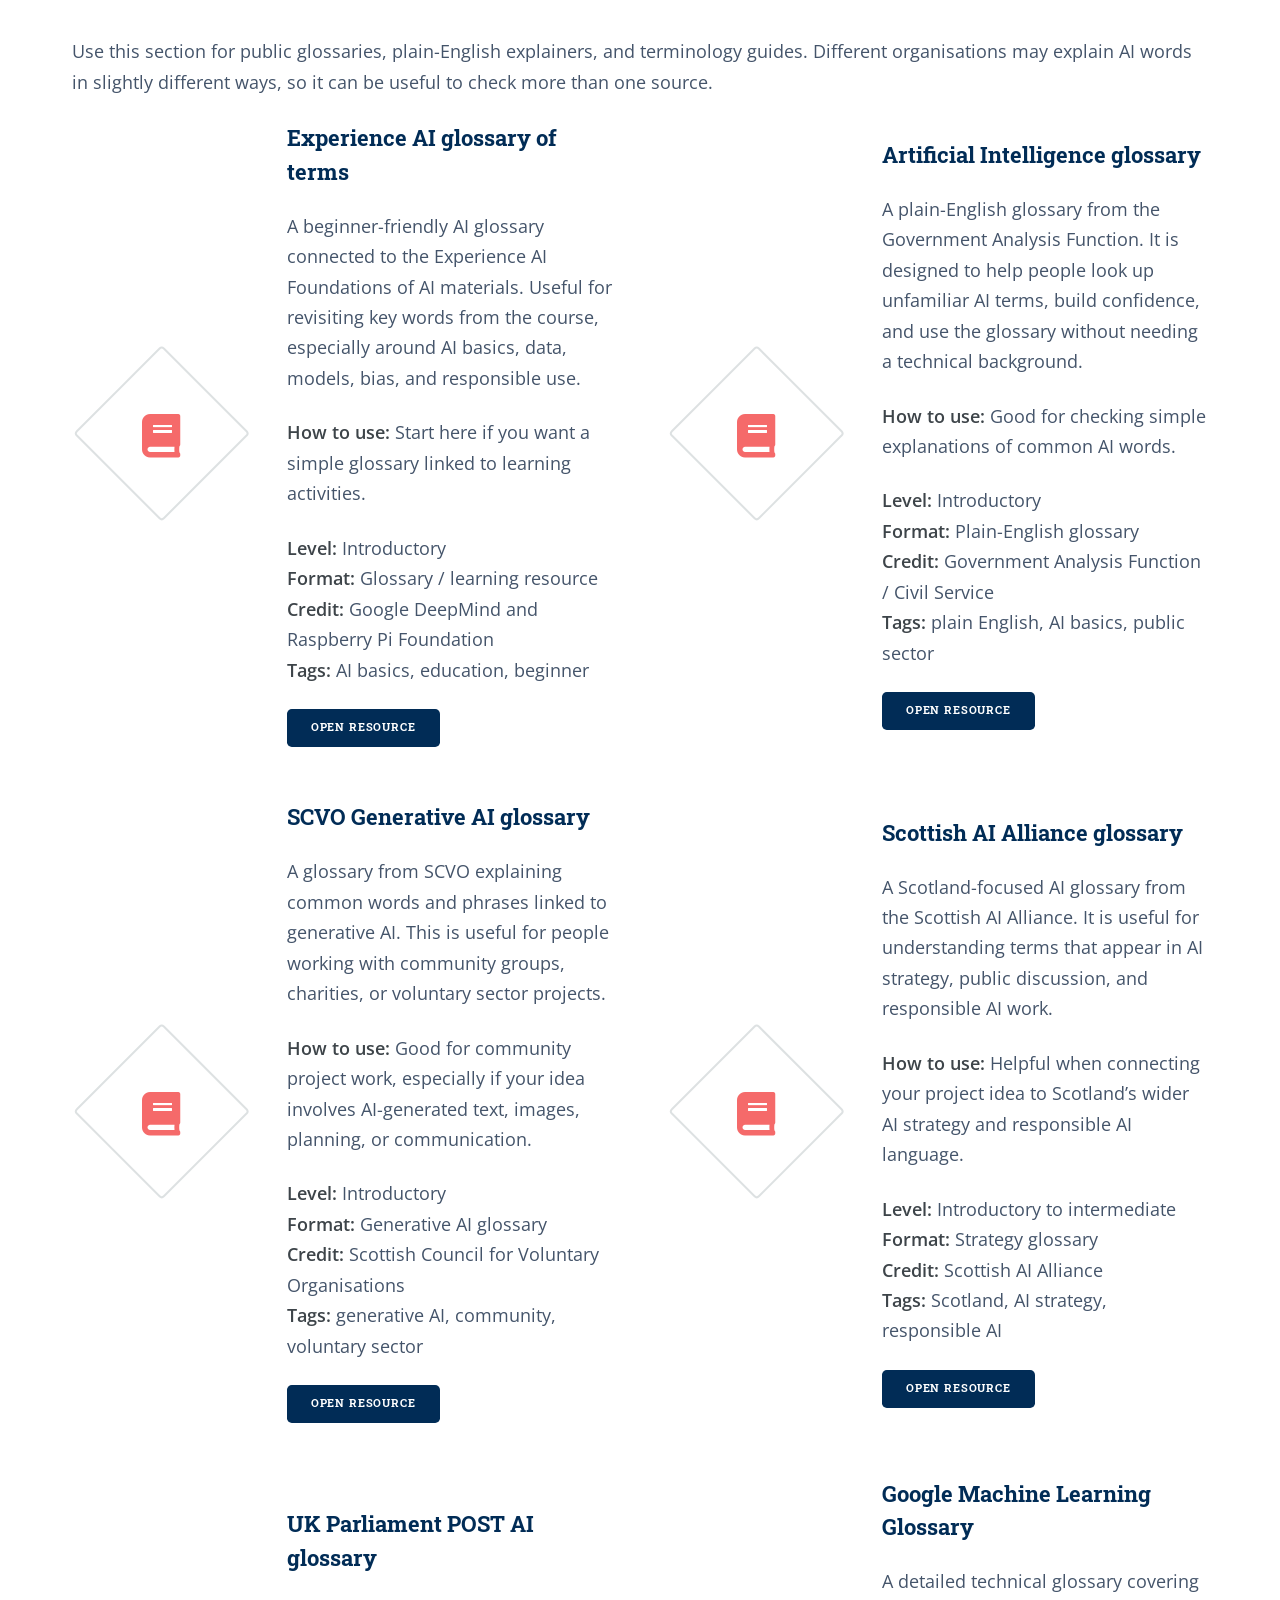
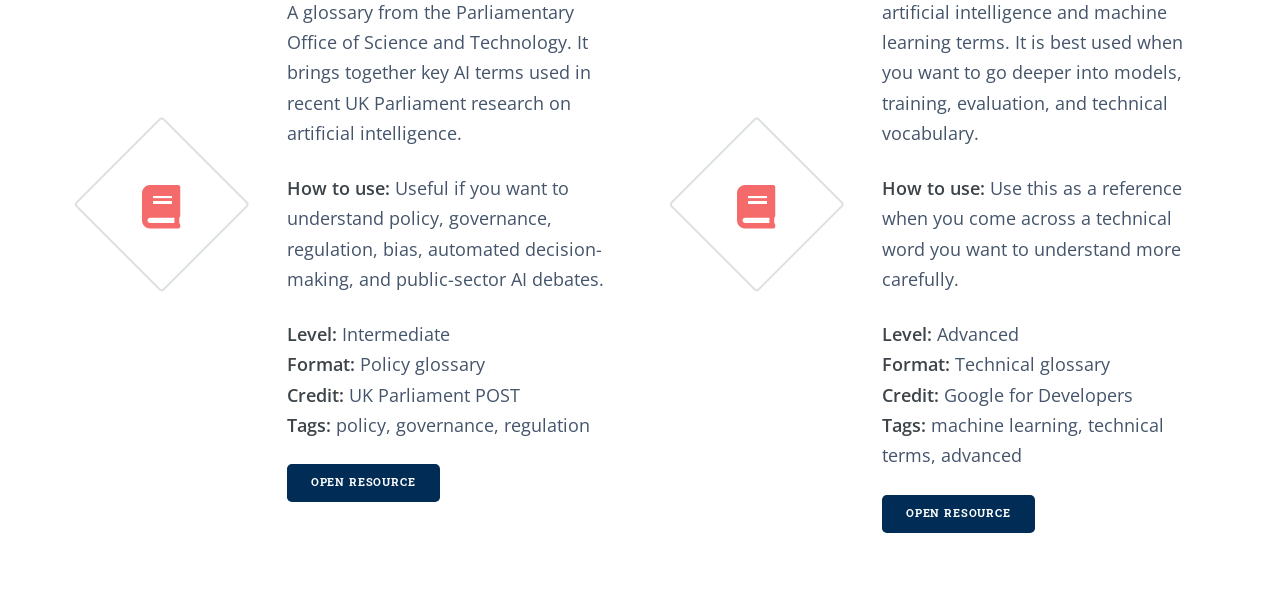
==== commit fc2bb394: "Descriptors and tidying up sections Descriptions were enhanced for tasks and web page sections. Furt" ====
--- a/further_resources.html
+++ b/further_resources.html
@@ -161,7 +161,7 @@
 									<p>
 										This AI Pedagogy Project activity helps you compare responses from different
 										large language models. It is useful for noticing that different AI tools can
-										answer the same question in different ways.
+										answer the same question in various ways.
 									</p>
 									<p>
 										<strong>How to use:</strong> Try the same question in more than one model.
@@ -193,7 +193,7 @@
 									</p>
 									<p>
 										<strong>How to use:</strong> Use this after you are comfortable with basic
-										prompting. Notice how small setting changes can affect the style, length, or
+										prompting and after week 2 of the course. Notice how small setting changes can affect the style, length, or
 										predictability of a response.
 									</p>
 									<p>
@@ -220,8 +220,9 @@
 									</p>
 									<p>
 										<strong>How to use:</strong> Try one quest and think about where human
-										judgement appears in the process. What data is used? What choices are made?
-										What could go wrong?
+										judgement appears in the process. The examples used here are around applications of AI (the numerous methods that fall under this term).
+										Many of the examples are from large team projects which included many experts, one of which is  the flood forecasting example. The main thing to note is that
+										complex projects like the flood forecasting example were carefully curated and not the same as everyday AI use that we might employ.
 									</p>
 									<p>
 										<strong>Level:</strong> Introductory<br />
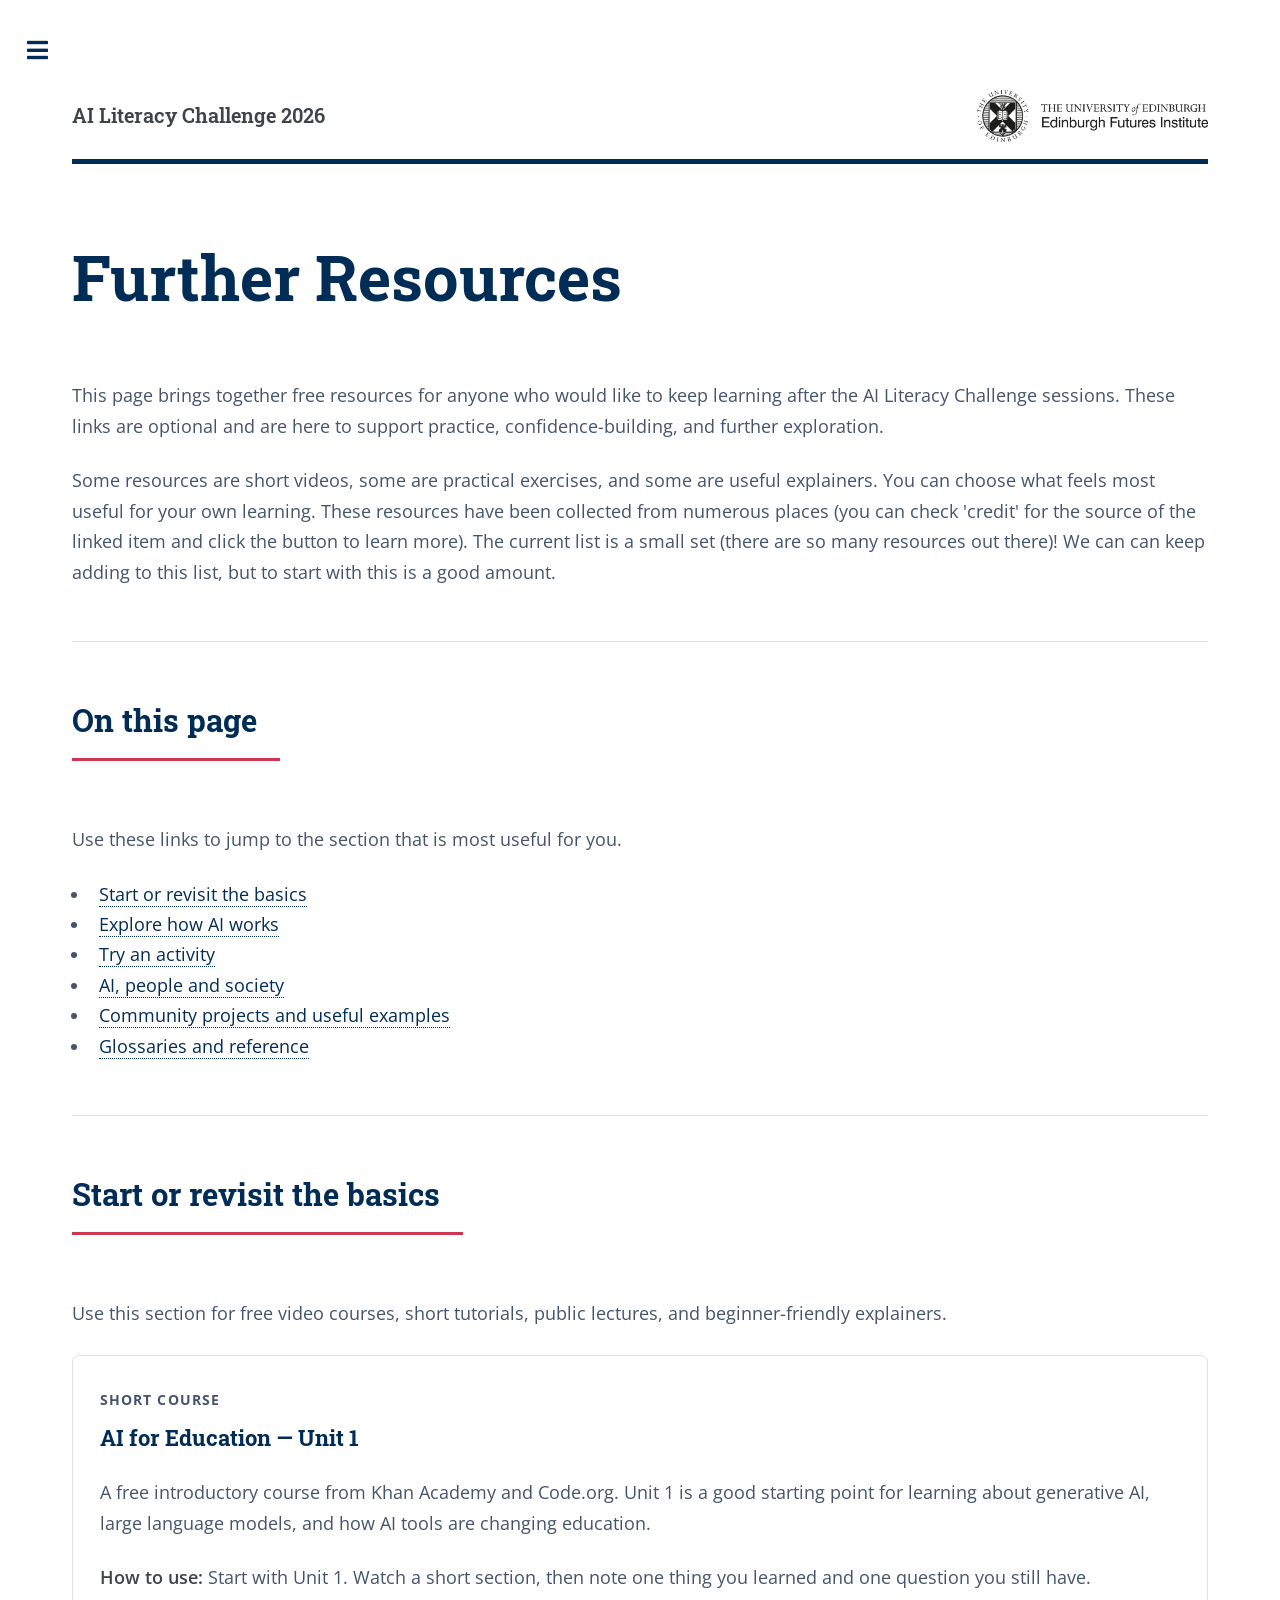
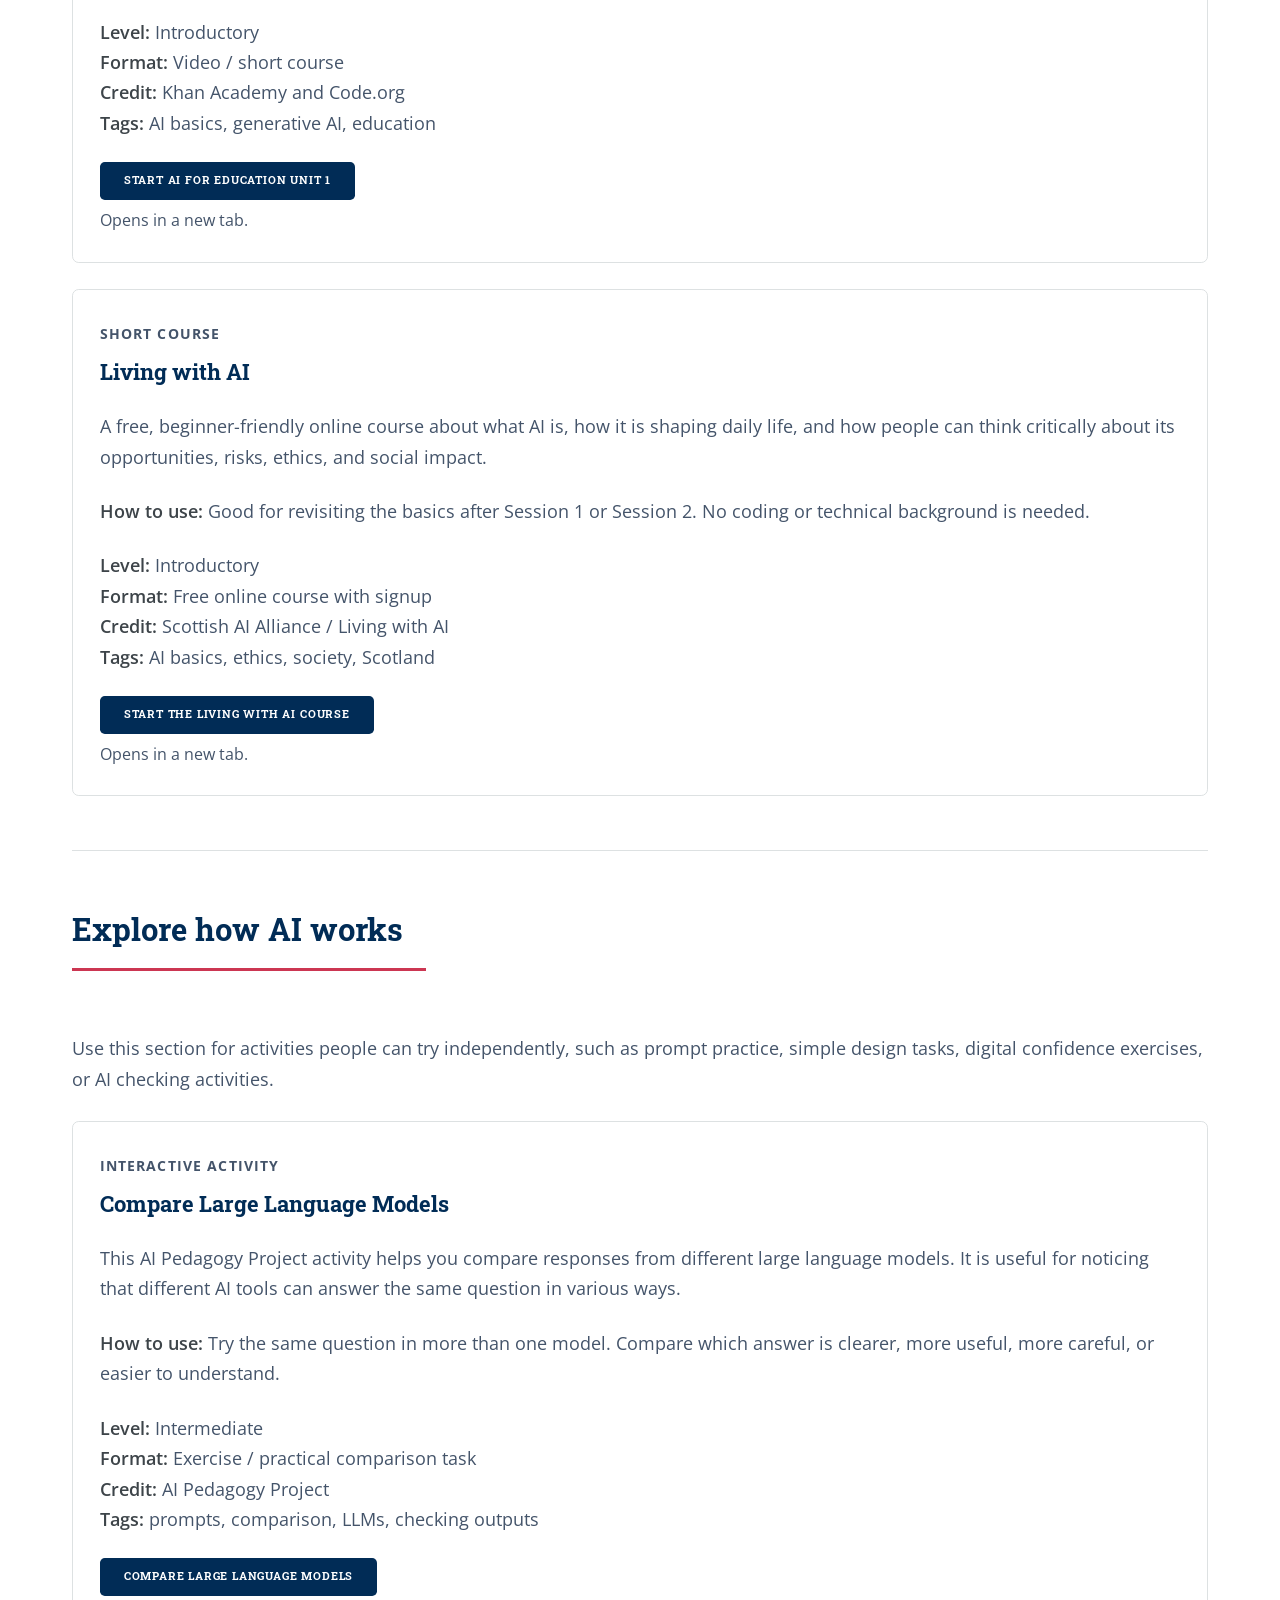
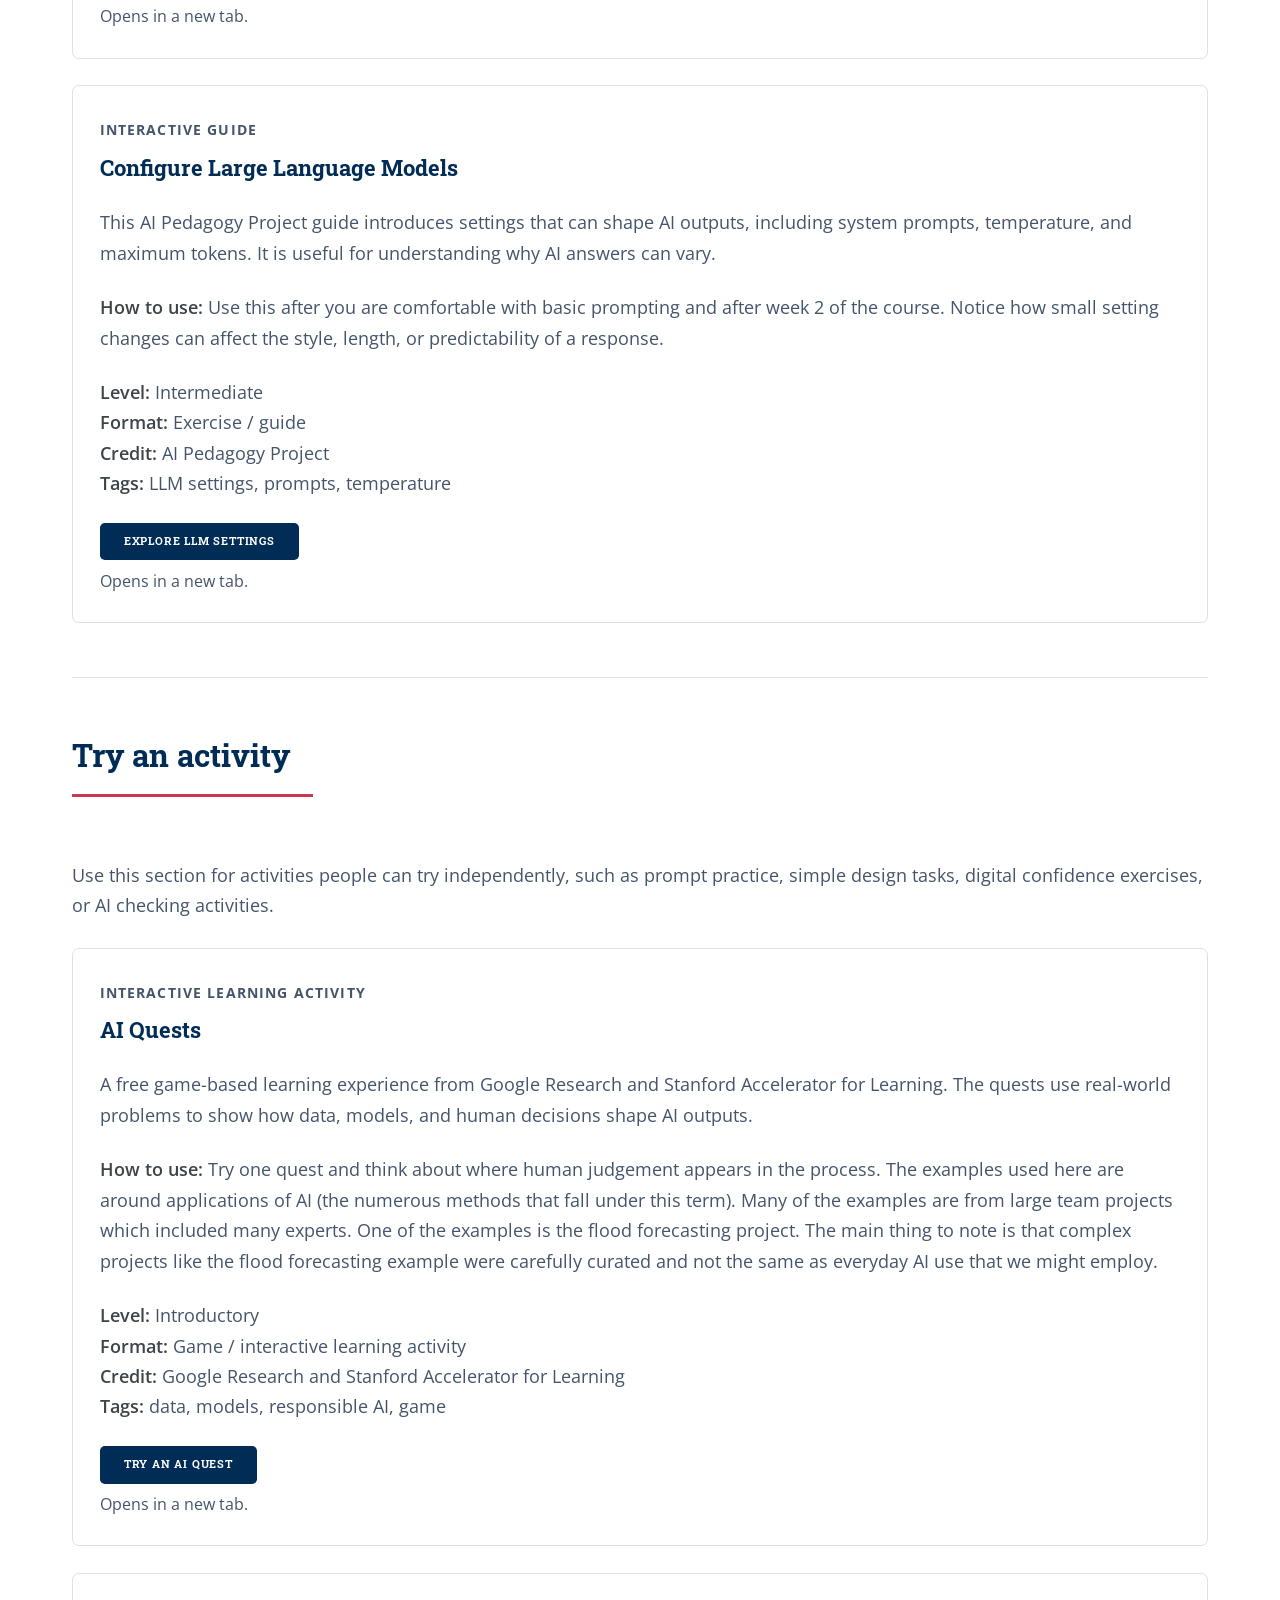
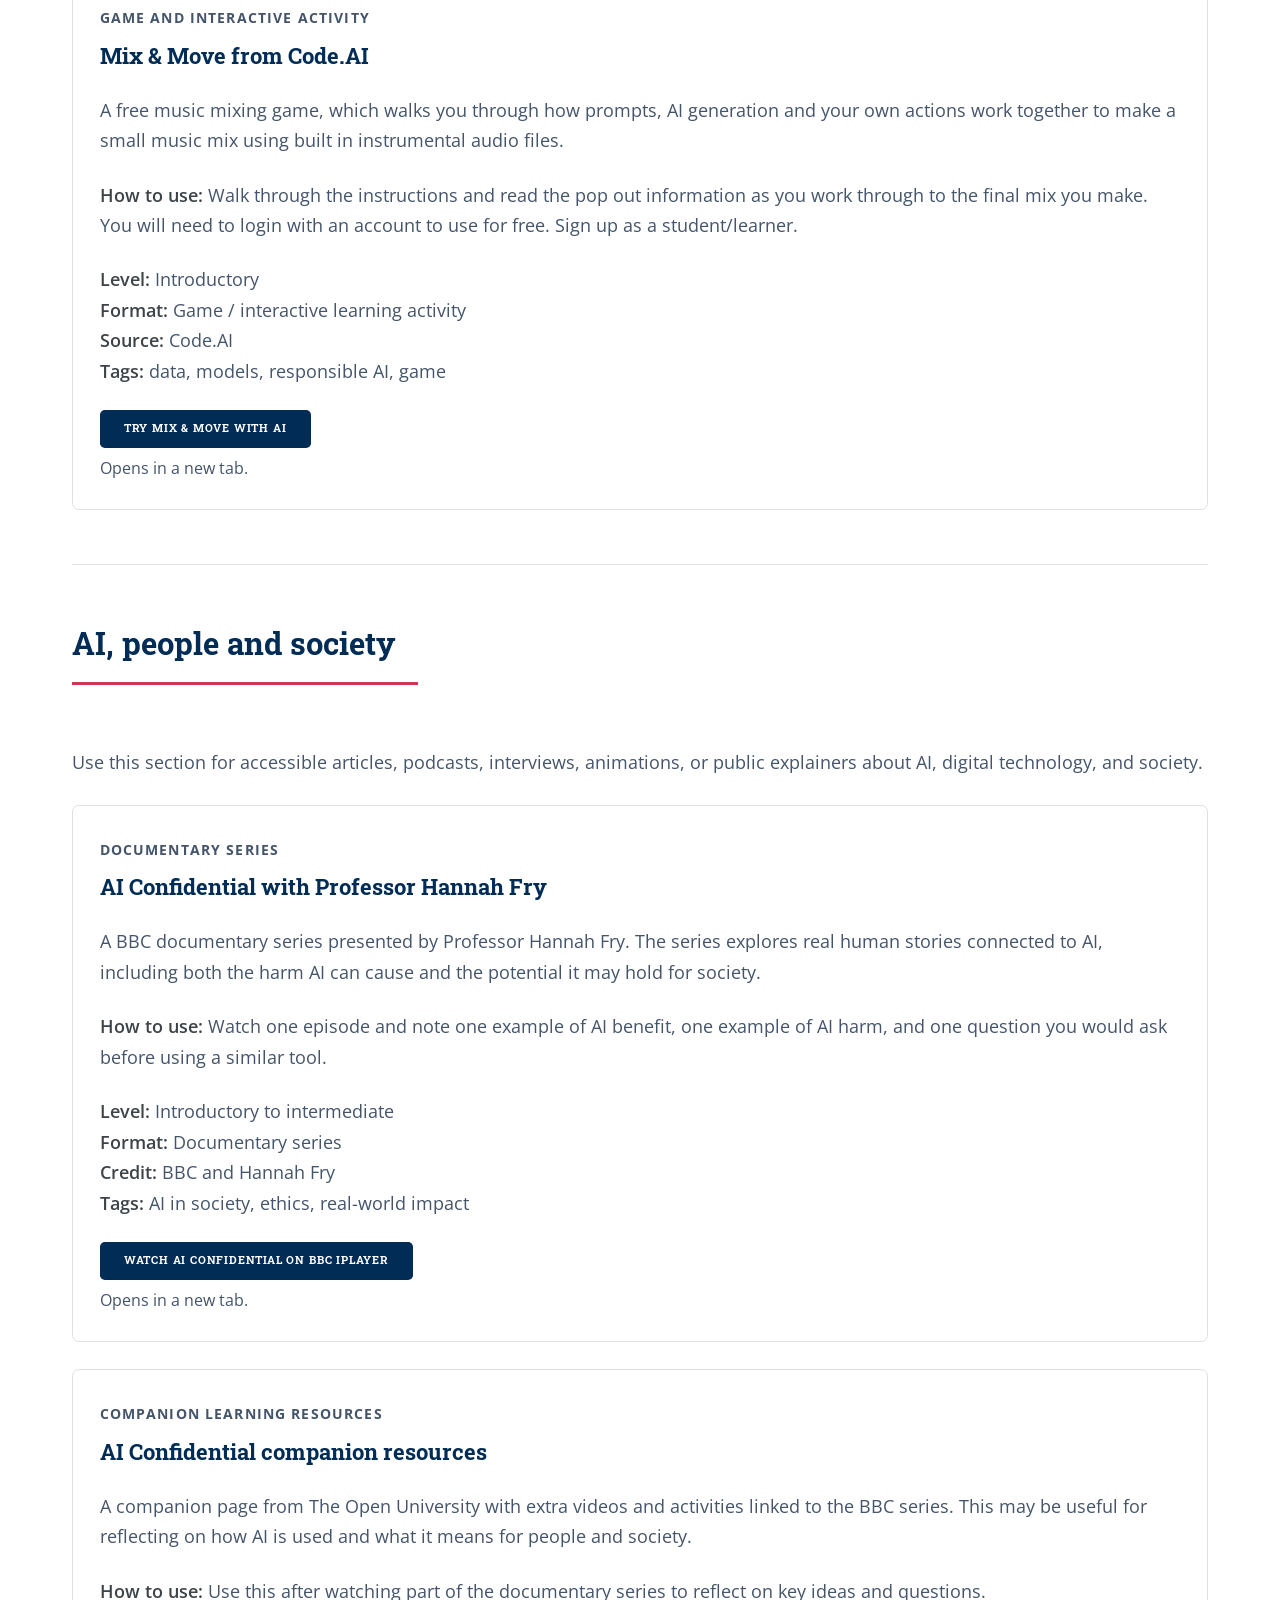
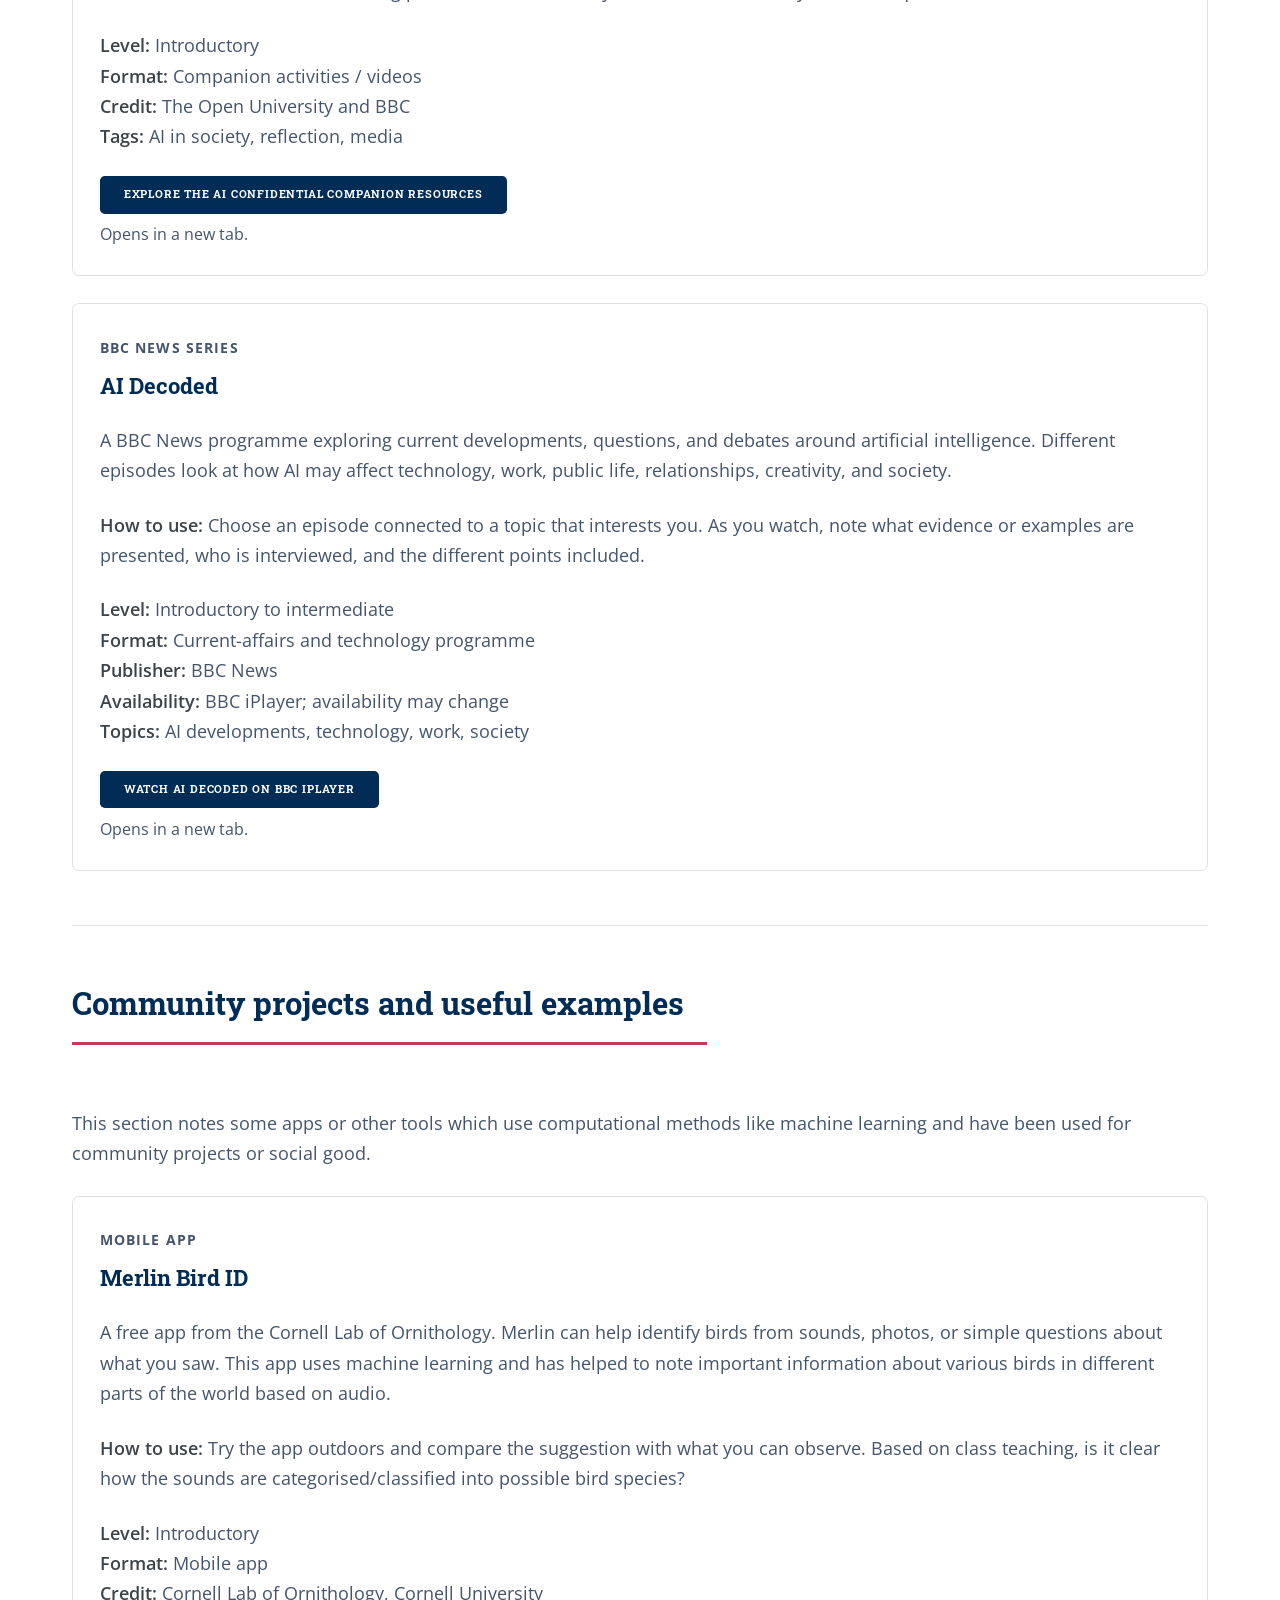
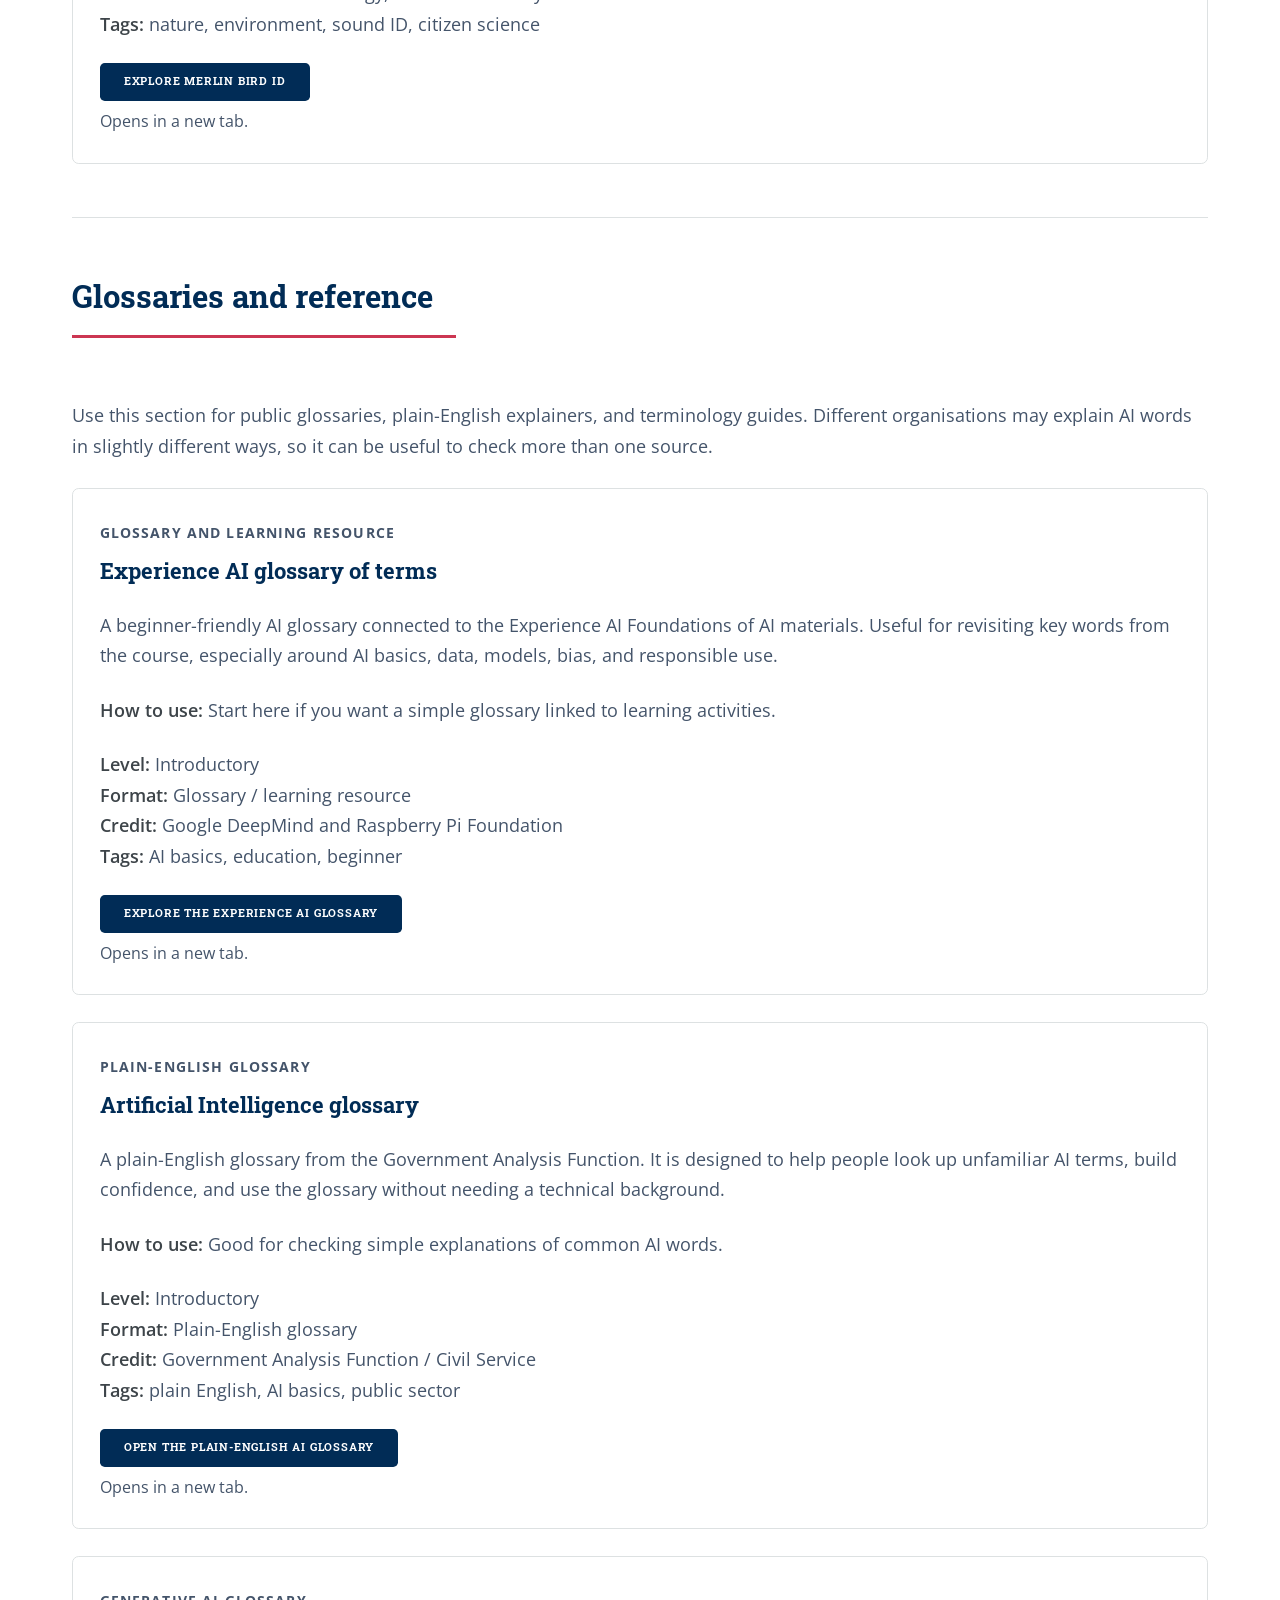
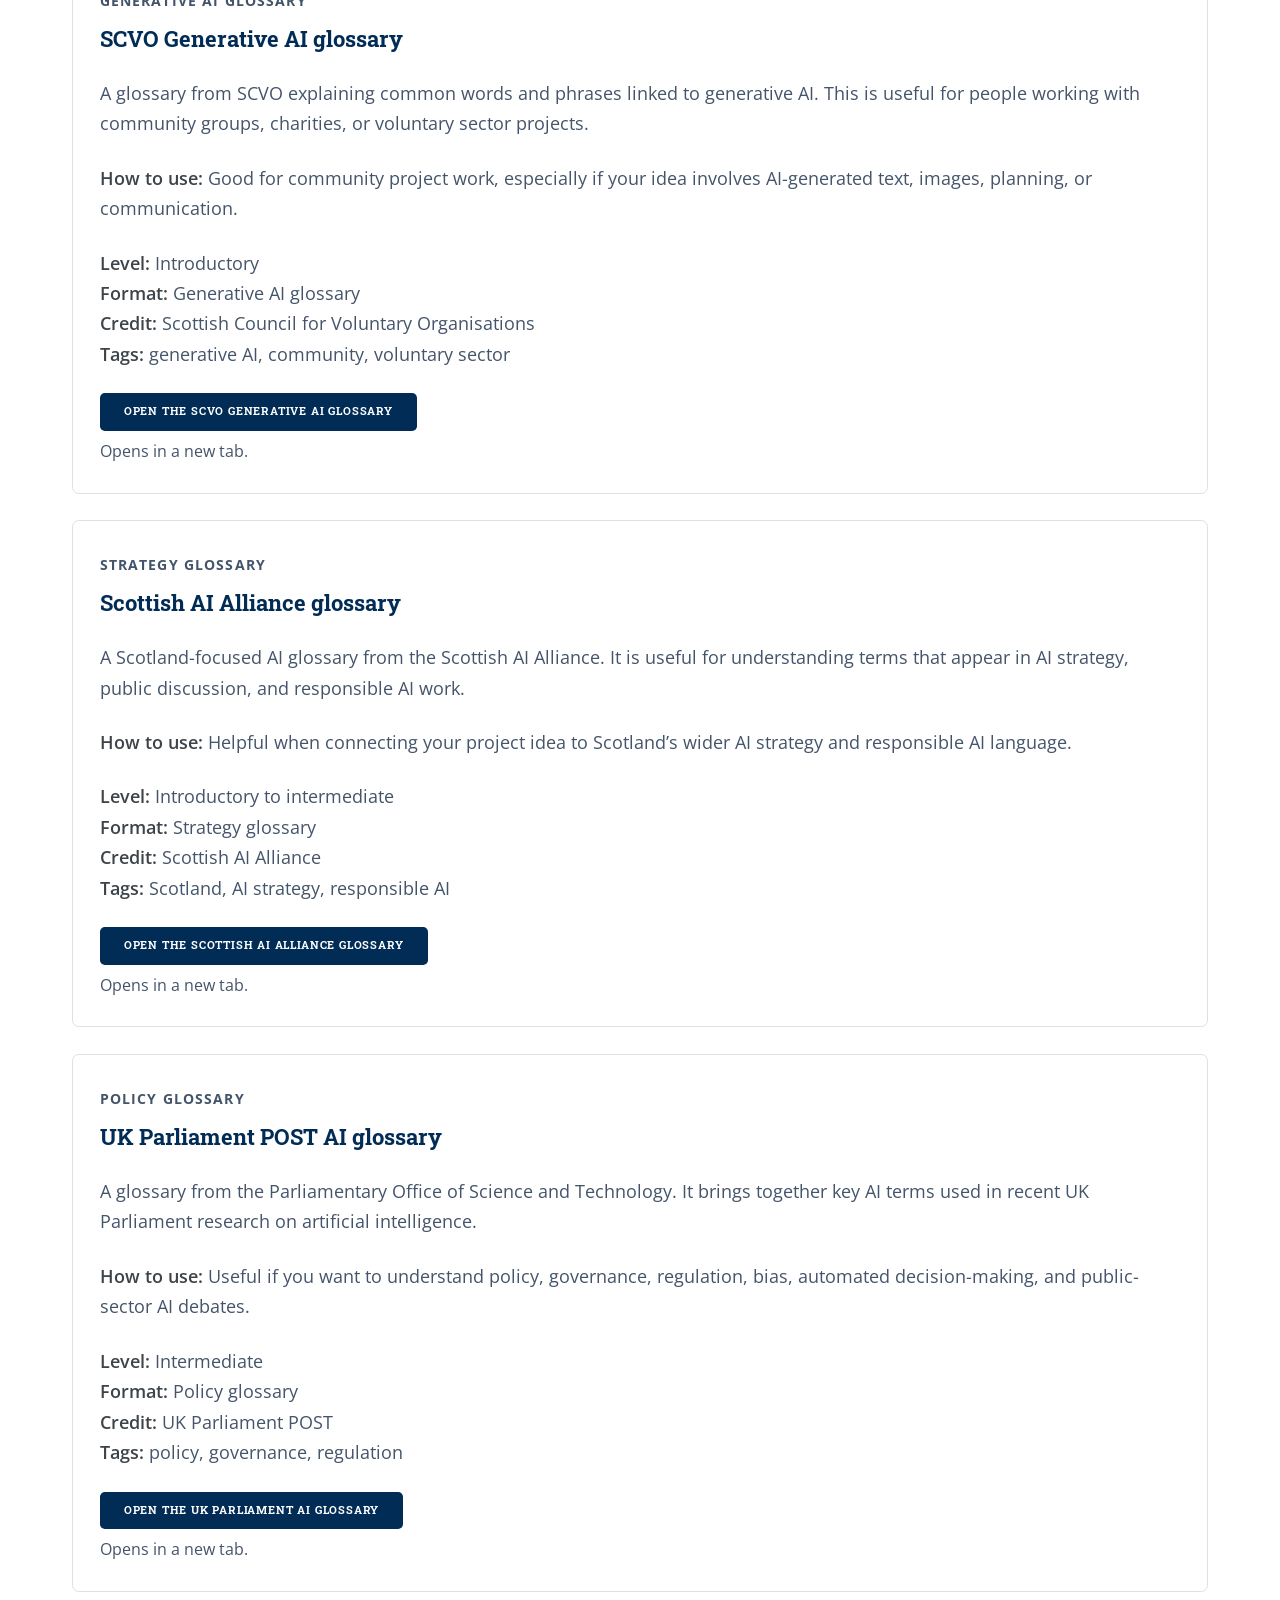
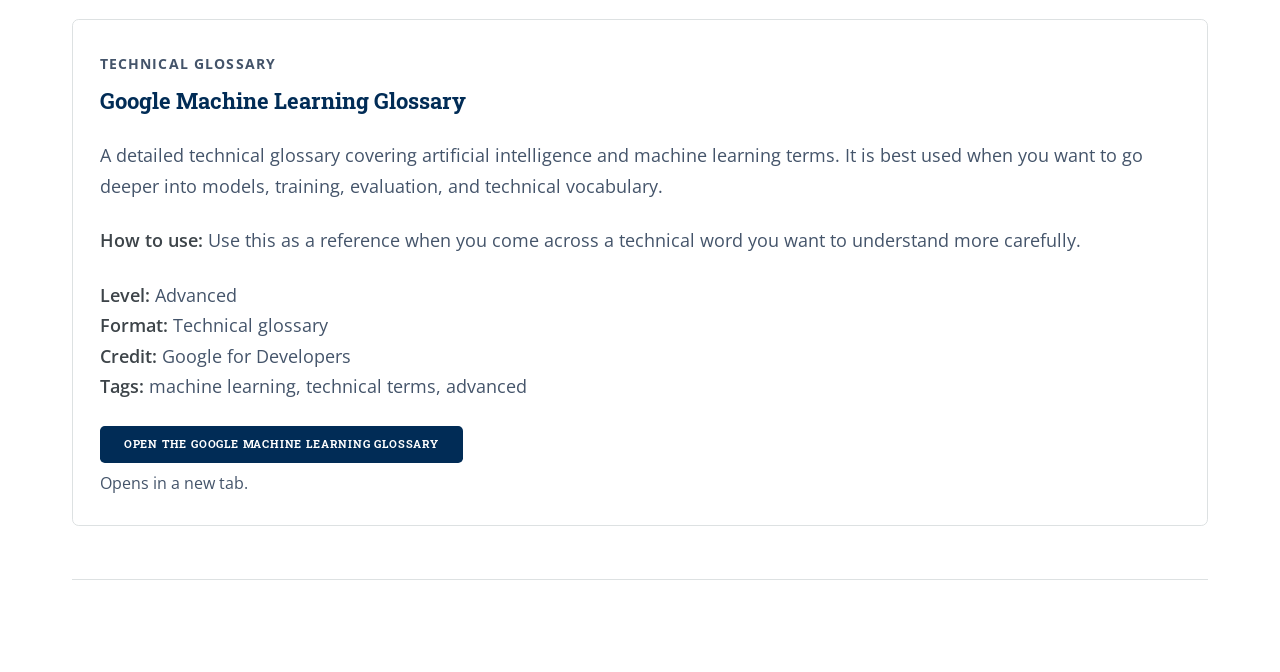
==== commit efac5546: "Added content Added recaps for session 1 and 2 Added understanding checks for session 1 and 2 Checke" ====
--- a/further_resources.html
+++ b/further_resources.html
@@ -4,7 +4,7 @@
 <head>
 	<title>Further Resources &amp; Links</title>
 	<meta charset="utf-8" />
-	<meta name="viewport" content="width=device-width, initial-scale=1, user-scalable=no" />
+	<meta name="viewport" content="width=device-width, initial-scale=1" />
 	<link rel="stylesheet" href="assets/css/main.css" />
 </head>
 
@@ -44,96 +44,107 @@
 						Some resources are short videos, some are practical exercises, and some are useful explainers.
 						You can choose what feels most useful for your own learning. These resources have been collected
 						from
-						numerous places (you can find out if you read "Source" and follow the links on the buttons). The
+						numerous places (you can check 'credit' for the source of the linked item and click the button
+						to learn more). The
 						current list is a small set (there are so many resources out there)! We can can keep adding to
 						this list, but to start
 						with this is a good amount.
 					</p>
 
 					<hr class="major" />
+
 					<section class="resource-contents">
 						<header class="major">
-							<h2>Contents</h2>
+							<h2>On this page</h2>
 						</header>
 
-						<p>
-							Use these links to jump to the section that is most useful for you.
-						</p>
+						<p>Use these links to jump to the section that is most useful for you.</p>
 
 						<ul>
-							<li><a href="#free-short-courses">Free short courses and videos</a></li>
-							<li><a href="#exercises-practice">Exercises and practice tasks</a></li>
-							<li><a href="#media-explainers">Media, articles, and explainers</a></li>
-							<li><a href="#responsible-ai">Responsible AI, privacy, and accessibility</a></li>
-							<li><a href="#apps-and-inspirations">Apps and inspirations</a></li>
-							<li><a href="#glossaries-useful-words">Glossaries and useful words</a></li>
+							<li><a href="#start-basics">Start or revisit the basics</a></li>
+							<li><a href="#explore-how-ai-works">Explore how AI works</a></li>
+							<li><a href="#try-an-activity">Try an activity</a></li>
+							<li><a href="#ai-people-society">AI, people and society</a></li>
+							<li><a href="#community-projects">Community projects and useful examples</a></li>
+							<li><a href="#glossaries-reference">Glossaries and reference</a></li>
 						</ul>
 					</section>
-					<section class="resource-section" id="free-short-courses">
+
+					<hr class="major" />
+
+					<section class="resource-section" id="start-basics">
 						<header class="major">
-							<h2>Free short courses and videos</h2>
+							<h2>Start or revisit the basics</h2>
 						</header>
 
-						<p>
-							Use this section for free video courses, short tutorials, public lectures, and
-							beginner-friendly explainers.
-						</p>
-
-						<div class="features">
-
-							<article data-level="introductory"
+						<p>Use this section for free video courses, short tutorials, public lectures, and
+							beginner-friendly explainers.</p>
+
+						<div class="resource-list">
+
+							<article class="box resource-card" data-level="introductory"
 								data-tags="video, ai basics, beginner, generative ai, education">
-								<span class="icon solid fa-play-circle"></span>
-								<div class="content">
-									<h3>AI for Education — Unit 1</h3>
-									<p>
-										A free introductory course from Khan Academy and Code.org. Unit 1 is a good
-										starting point for learning about generative AI, large language models, and
-										how AI tools are changing education.
-									</p>
-									<p>
-										<strong>How to use:</strong> Start with Unit 1. Watch a short section, then
-										note one thing you learned and one question you still have.
-									</p>
-									<p>
-										<strong>Level:</strong> Introductory<br />
-										<strong>Format:</strong> Video / short course<br />
-										<strong>Credit:</strong> Khan Academy and Code.org<br />
-										<strong>Tags:</strong> AI basics, generative AI, education
-									</p>
-									<p>
-										<a href="https://www.khanacademy.org/college-careers-more/ai-for-education/x68ea37461197a514:ai-for-education-unit-1"
-											class="button small" target="_blank" rel="noopener noreferrer">Open
-											resource</a>
-									</p>
-								</div>
-							</article>
-
-							<article data-level="introductory"
+								<p class="resource-type">Short course</p>
+								<h3>AI for Education — Unit 1</h3>
+
+								<p>
+									A free introductory course from Khan Academy and Code.org. Unit 1 is a good starting
+									point for learning about generative AI, large language models, and how AI tools are
+									changing education.
+								</p>
+
+								<p>
+									<strong>How to use:</strong> Start with Unit 1. Watch a short section, then note one
+									thing you learned and one question you still have.
+								</p>
+
+								<p>
+									<strong>Level:</strong> Introductory<br />
+									<strong>Format:</strong> Video / short course<br />
+									<strong>Credit:</strong> Khan Academy and Code.org<br />
+									<strong>Tags:</strong> AI basics, generative AI, education
+								</p>
+
+								<p class="resource-action">
+									<a href="https://www.khanacademy.org/college-careers-more/ai-for-education/x68ea37461197a514:ai-for-education-unit-1"
+										class="button small" target="_blank" rel="noopener noreferrer"
+										aria-describedby="new-tab-note-1">
+										Start AI for Education Unit 1
+									</a>
+								</p>
+								<span class="new-tab-note" id="new-tab-note-1">Opens in a new tab.</span>
+							</article>
+
+							<article class="box resource-card" data-level="introductory"
 								data-tags="short course, ai basics, beginner, scotland, ethics">
-								<span class="icon solid fa-play-circle"></span>
-								<div class="content">
-									<h3>Living with AI</h3>
-									<p>
-										A free, beginner-friendly online course about what AI is, how it is shaping
-										daily life, and how people can think critically about its opportunities,
-										risks, ethics, and social impact.
-									</p>
-									<p>
-										<strong>How to use:</strong> Good for revisiting the basics after Session 1
-										or Session 2. No coding or technical background is needed.
-									</p>
-									<p>
-										<strong>Level:</strong> Introductory<br />
-										<strong>Format:</strong> Free online course with signup<br />
-										<strong>Credit:</strong> Scottish AI Alliance / Living with AI<br />
-										<strong>Tags:</strong> AI basics, ethics, society, Scotland
-									</p>
-									<p>
-										<a href="https://livingwithai.me/" class="button small" target="_blank"
-											rel="noopener noreferrer">Open resource</a>
-									</p>
-								</div>
+								<p class="resource-type">Short course</p>
+								<h3>Living with AI</h3>
+
+								<p>
+									A free, beginner-friendly online course about what AI is, how it is shaping daily
+									life, and how people can think critically about its opportunities, risks, ethics,
+									and social impact.
+								</p>
+
+								<p>
+									<strong>How to use:</strong> Good for revisiting the basics after Session 1 or
+									Session 2. No coding or technical background is needed.
+								</p>
+
+								<p>
+									<strong>Level:</strong> Introductory<br />
+									<strong>Format:</strong> Free online course with signup<br />
+									<strong>Credit:</strong> Scottish AI Alliance / Living with AI<br />
+									<strong>Tags:</strong> AI basics, ethics, society, Scotland
+								</p>
+
+								<p class="resource-action">
+									<a href="https://livingwithai.me/" class="button small" target="_blank"
+										rel="noopener noreferrer" aria-describedby="new-tab-note-2">
+										Start the Living with AI course
+									</a>
+								</p>
+								<span class="new-tab-note" id="new-tab-note-2">Opens in a new tab.</span>
 							</article>
 
 						</div>
@@ -141,203 +152,166 @@
 
 					<hr class="major" />
 
-					<section class="resource-section" id="exercises-practice">
+					<section class="resource-section" id="explore-how-ai-works">
 						<header class="major">
-							<h2>Exercises and practice tasks</h2>
+							<h2>Explore how AI works</h2>
 						</header>
 
-						<p>
-							Use this section for activities people can try independently, such as prompt practice,
-							simple design tasks, digital confidence exercises, or AI checking activities.
-						</p>
-
-						<div class="features">
-
-							<article data-level="intermediate"
+						<p>Use this section for activities people can try independently, such as prompt practice,
+							simple design tasks, digital confidence exercises, or AI checking activities.</p>
+
+						<div class="resource-list">
+
+							<article class="box resource-card" data-level="intermediate"
 								data-tags="exercise, llm, comparison, prompt practice, checking outputs">
-								<span class="icon solid fa-pencil-alt"></span>
-								<div class="content">
-									<h3>Compare Large Language Models</h3>
-									<p>
-										This AI Pedagogy Project activity helps you compare responses from different
-										large language models. It is useful for noticing that different AI tools can
-										answer the same question in various ways.
-									</p>
-									<p>
-										<strong>How to use:</strong> Try the same question in more than one model.
-										Compare which answer is clearer, more useful, more careful, or easier to
-										understand.
-									</p>
-									<p>
-										<strong>Level:</strong> Intermediate<br />
-										<strong>Format:</strong> Exercise / practical comparison task<br />
-										<strong>Credit:</strong> AI Pedagogy Project<br />
-										<strong>Tags:</strong> prompts, comparison, LLMs, checking outputs
-									</p>
-									<p>
-										<a href="https://aipedagogy.org/guide/comparison/" class="button small"
-											target="_blank" rel="noopener noreferrer">Open resource</a>
-									</p>
-								</div>
-							</article>
-
-							<article data-level="intermediate"
+								<p class="resource-type">Interactive activity</p>
+								<h3>Compare Large Language Models</h3>
+
+								<p>
+									This AI Pedagogy Project activity helps you compare responses from different large
+									language models. It is useful for noticing that different AI tools can answer the
+									same question in various ways.
+								</p>
+
+								<p>
+									<strong>How to use:</strong> Try the same question in more than one model. Compare
+									which answer is clearer, more useful, more careful, or easier to understand.
+								</p>
+
+								<p>
+									<strong>Level:</strong> Intermediate<br />
+									<strong>Format:</strong> Exercise / practical comparison task<br />
+									<strong>Credit:</strong> AI Pedagogy Project<br />
+									<strong>Tags:</strong> prompts, comparison, LLMs, checking outputs
+								</p>
+
+								<p class="resource-action">
+									<a href="https://aipedagogy.org/guide/comparison/" class="button small"
+										target="_blank" rel="noopener noreferrer" aria-describedby="new-tab-note-3">
+										Compare large language models
+									</a>
+								</p>
+								<span class="new-tab-note" id="new-tab-note-3">Opens in a new tab.</span>
+							</article>
+
+							<article class="box resource-card" data-level="intermediate"
 								data-tags="exercise, llm settings, temperature, system prompt, configuration">
-								<span class="icon solid fa-pencil-alt"></span>
-								<div class="content">
-									<h3>Configure Large Language Models</h3>
-									<p>
-										This AI Pedagogy Project guide introduces settings that can shape AI outputs,
-										including system prompts, temperature, and maximum tokens. It is useful for
-										understanding why AI answers can vary.
-									</p>
-									<p>
-										<strong>How to use:</strong> Use this after you are comfortable with basic
-										prompting and after week 2 of the course. Notice how small setting changes can affect the style, length, or
-										predictability of a response.
-									</p>
-									<p>
-										<strong>Level:</strong> Intermediate<br />
-										<strong>Format:</strong> Exercise / guide<br />
-										<strong>Credit:</strong> AI Pedagogy Project<br />
-										<strong>Tags:</strong> LLM settings, prompts, temperature
-									</p>
-									<p>
-										<a href="https://aipedagogy.org/guide/configure/" class="button small"
-											target="_blank" rel="noopener noreferrer">Open resource</a>
-									</p>
-								</div>
-							</article>
-
-							<article data-level="introductory" data-tags="game, data, models, responsible ai, beginner">
-								<span class="icon solid fa-gamepad"></span>
-								<div class="content">
-									<h3>AI Quests</h3>
-									<p>
-										A free game-based learning experience from Google Research and Stanford
-										Accelerator for Learning. The quests use real-world problems to show how
-										data, models, and human decisions shape AI outputs.
-									</p>
-									<p>
-										<strong>How to use:</strong> Try one quest and think about where human
-										judgement appears in the process. The examples used here are around applications of AI (the numerous methods that fall under this term).
-										Many of the examples are from large team projects which included many experts, one of which is  the flood forecasting example. The main thing to note is that
-										complex projects like the flood forecasting example were carefully curated and not the same as everyday AI use that we might employ.
-									</p>
-									<p>
-										<strong>Level:</strong> Introductory<br />
-										<strong>Format:</strong> Game / interactive learning activity<br />
-										<strong>Credit:</strong> Google Research and Stanford Accelerator for
-										Learning<br />
-										<strong>Tags:</strong> data, models, responsible AI, game
-									</p>
-									<p>
-										<a href="https://research.google/ai-quests/intl/en_gb" class="button small"
-											target="_blank" rel="noopener noreferrer">Open resource</a>
-									</p>
-								</div>
-							</article>
-
-							<article data-level="introductory"
-								data-tags="game/example of generative AI, data, models, responsible ai, beginner">
-								<span class="icon solid fa-gamepad"></span>
-								<div class="content">
-									<h3>Mix & Move from Code.AI</h3>
-									<p>
-										A free music mixing game, which walks you through how prompts, AI generation and
-										your own actions work
-										together to make a small music mix using built in instrumental audio files.
-									</p>
-									<p>
-										<strong>How to use:</strong> Walk through the instructions and read the pop out
-										information as you work through
-										to the final mix you make. You will need to login with an account to use for
-										free. Sign up as a student/learner.
-									</p>
-									<p>
-										<strong>Level:</strong> Introductory<br />
-										<strong>Format:</strong> Game / interactive learning activity<br />
-										<strong>Source:</strong>Code.AI<br />
-										<strong>Tags:</strong> data, models, responsible AI, game
-									</p>
-									<p>
-										<a href="https://studio.code.org/courses/mix-move-ai-2025/units/1/lessons/1/levels/1"
-											class="button small" target="_blank" rel="noopener noreferrer">Open
-											resource</a>
-									</p>
-								</div>
-							</article>
+								<p class="resource-type">Interactive guide</p>
+								<h3>Configure Large Language Models</h3>
+
+								<p>
+									This AI Pedagogy Project guide introduces settings that can shape AI outputs,
+									including system prompts, temperature, and maximum tokens. It is useful for
+									understanding why AI answers can vary.
+								</p>
+
+								<p>
+									<strong>How to use:</strong> Use this after you are comfortable with basic
+									prompting and after week 2 of the course. Notice how small setting changes can
+									affect the style, length, or predictability of a response.
+								</p>
+
+								<p>
+									<strong>Level:</strong> Intermediate<br />
+									<strong>Format:</strong> Exercise / guide<br />
+									<strong>Credit:</strong> AI Pedagogy Project<br />
+									<strong>Tags:</strong> LLM settings, prompts, temperature
+								</p>
+
+								<p class="resource-action">
+									<a href="https://aipedagogy.org/guide/configure/" class="button small"
+										target="_blank" rel="noopener noreferrer" aria-describedby="new-tab-note-4">
+										Explore LLM settings
+									</a>
+								</p>
+								<span class="new-tab-note" id="new-tab-note-4">Opens in a new tab.</span>
+							</article>
+
 						</div>
 					</section>
 
 					<hr class="major" />
 
-					<section class="resource-section" id="media-explainers">
+					<section class="resource-section" id="try-an-activity">
 						<header class="major">
-							<h2>Media, articles, and explainers</h2>
+							<h2>Try an activity</h2>
 						</header>
 
-						<p>
-							Use this section for accessible articles, podcasts, interviews, animations, or public
-							explainers about AI, digital technology, and society.
-						</p>
-
-						<div class="features">
-
-							<article data-level="introductory"
-								data-tags="media, documentary, society, ethics, ai impact">
-								<span class="icon solid fa-newspaper"></span>
-								<div class="content">
-									<h3>AI Confidential with Hannah Fry</h3>
-									<p>
-										A BBC documentary series presented by Professor Hannah Fry. The series explores
-										real human stories connected to AI, including both the harm AI can cause and
-										the potential it may hold for society.
-									</p>
-									<p>
-										<strong>How to use:</strong> Watch one episode and note one example of AI
-										benefit, one example of AI harm, and one question you would ask before using a
-										similar tool.
-									</p>
-									<p>
-										<strong>Level:</strong> Introductory to intermediate<br />
-										<strong>Format:</strong> Documentary series<br />
-										<strong>Credit:</strong> BBC and Hannah Fry<br />
-										<strong>Tags:</strong> AI in society, ethics, real-world impact
-									</p>
-									<p>
-										<a href="https://www.bbc.co.uk/iplayer/episodes/m002q76b/ai-confidential-with-hannah-fry"
-											class="button small" target="_blank" rel="noopener noreferrer">Open
-											resource</a>
-									</p>
-								</div>
-							</article>
-
-							<article data-level="introductory"
-								data-tags="media, documentary, activities, ai impact, public learning">
-								<span class="icon solid fa-newspaper"></span>
-								<div class="content">
-									<h3>AI Confidential companion resources</h3>
-									<p>
-										A companion page from The Open University with extra videos and activities
-										linked to the BBC series. This may be useful for reflecting on how AI is used
-										and what it means for people and society.
-									</p>
-									<p>
-										<strong>How to use:</strong> Use this after watching part of the documentary
-										series to reflect on key ideas and questions.
-									</p>
-									<p>
-										<strong>Level:</strong> Introductory<br />
-										<strong>Format:</strong> Companion activities / videos<br />
-										<strong>Credit:</strong> The Open University and BBC<br />
-										<strong>Tags:</strong> AI in society, reflection, media
-									</p>
-									<p>
-										<a href="https://connect.open.ac.uk/aiwithhannahfry/" class="button small"
-											target="_blank" rel="noopener noreferrer">Open resource</a>
-									</p>
-								</div>
+						<p>Use this section for activities people can try independently, such as prompt practice,
+							simple design tasks, digital confidence exercises, or AI checking activities.</p>
+
+						<div class="resource-list">
+
+							<article class="box resource-card" data-level="introductory"
+								data-tags="game, data, models, responsible ai, beginner">
+								<p class="resource-type">Interactive learning activity</p>
+								<h3>AI Quests</h3>
+
+								<p>
+									A free game-based learning experience from Google Research and Stanford Accelerator
+									for Learning. The quests use real-world problems to show how data, models, and human
+									decisions shape AI outputs.
+								</p>
+
+								<p>
+									<strong>How to use:</strong> Try one quest and think about where human judgement
+									appears in the process. The examples used here are around applications of AI (the
+									numerous methods that fall under this term). Many of the examples are from large
+									team projects which included many experts. One of the examples is the flood
+									forecasting
+									project. The main thing to note is that complex projects like the flood forecasting
+									example were carefully curated and not the same as everyday AI use that we might
+									employ.
+								</p>
+
+								<p>
+									<strong>Level:</strong> Introductory<br />
+									<strong>Format:</strong> Game / interactive learning activity<br />
+									<strong>Credit:</strong> Google Research and Stanford Accelerator for Learning<br />
+									<strong>Tags:</strong> data, models, responsible AI, game
+								</p>
+
+								<p class="resource-action">
+									<a href="https://research.google/ai-quests/intl/en_gb" class="button small"
+										target="_blank" rel="noopener noreferrer" aria-describedby="new-tab-note-5">
+										Try an AI Quest
+									</a>
+								</p>
+								<span class="new-tab-note" id="new-tab-note-5">Opens in a new tab.</span>
+							</article>
+
+							<article class="box resource-card" data-level="introductory"
+								data-tags="game/example of generative AI, data, models, responsible ai, beginner">
+								<p class="resource-type">Game and interactive activity</p>
+								<h3>Mix &amp; Move from Code.AI</h3>
+
+								<p>
+									A free music mixing game, which walks you through how prompts, AI generation and
+									your own actions work together to make a small music mix using built in
+									instrumental audio files.
+								</p>
+
+								<p>
+									<strong>How to use:</strong> Walk through the instructions and read the pop out
+									information as you work through to the final mix you make. You will need to login
+									with an account to use for free. Sign up as a student/learner.
+								</p>
+
+								<p>
+									<strong>Level:</strong> Introductory<br />
+									<strong>Format:</strong> Game / interactive learning activity<br />
+									<strong>Source:</strong> Code.AI<br />
+									<strong>Tags:</strong> data, models, responsible AI, game
+								</p>
+
+								<p class="resource-action">
+									<a href="https://studio.code.org/courses/mix-move-ai-2025/units/1/lessons/1/levels/1"
+										class="button small" target="_blank" rel="noopener noreferrer"
+										aria-describedby="new-tab-note-6">
+										Try Mix &amp; Move with AI
+									</a>
+								</p>
+								<span class="new-tab-note" id="new-tab-note-6">Opens in a new tab.</span>
 							</article>
 
 						</div>
@@ -345,98 +319,169 @@
 
 					<hr class="major" />
 
-					<section class="resource-section" id="responsible-ai">
+					<section class="resource-section" id="ai-people-society">
 						<header class="major">
-							<h2>Responsible AI, privacy, and accessibility</h2>
+							<h2>AI, people and society</h2>
 						</header>
 
-						<p>
-							Use this section for resources about safe, ethical, inclusive, and responsible use of AI
-							tools.
-						</p>
-
-						<div class="features">
-
-							<article data-level="introductory"
-								data-tags="responsible ai, ethics, voluntary sector, community">
-								<span class="icon solid fa-shield-alt"></span>
-								<div class="content">
-									<h3>How to use generative AI responsibly</h3>
-									<p>
-										A guide from SCVO to help voluntary sector organisations make sense of
-										generative AI, including how it might be used and what risks, ethics, and
-										limitations need to be considered.
-									</p>
-									<p>
-										<strong>How to use:</strong> Useful for community projects, charity work,
-										public communication, and thinking carefully before using AI in a real setting.
-									</p>
-									<p>
-										<strong>Level:</strong> Introductory to intermediate<br />
-										<strong>Format:</strong> Guide / explainer<br />
-										<strong>Credit:</strong> Scottish Council for Voluntary Organisations<br />
-										<strong>Tags:</strong> responsible AI, voluntary sector, ethics
-									</p>
-									<p>
-										<a href="https://scvo.scot/support/digital/guides/ai" class="button small"
-											target="_blank" rel="noopener noreferrer">Open resource</a>
-									</p>
-								</div>
-							</article>
-
-							<article data-level="intermediate"
-								data-tags="responsible ai, human review, bias, privacy, public sector">
-								<span class="icon solid fa-shield-alt"></span>
-								<div class="content">
-									<h3>Artificial Intelligence Hub</h3>
-									<p>
-										A Civil Service resource hub about AI. It is useful for thinking about human
-										oversight, checking outputs, understanding limitations, and considering risks
-										such as bias or data leakage.
-									</p>
-									<p>
-										<strong>How to use:</strong> Use this when thinking about human review,
-										privacy, and whether an AI-supported process is safe enough for a project.
-									</p>
-									<p>
-										<strong>Level:</strong> Intermediate<br />
-										<strong>Format:</strong> Guidance hub<br />
-										<strong>Credit:</strong> Government Analysis Function / Civil Service<br />
-										<strong>Tags:</strong> human review, privacy, bias, public sector
-									</p>
-									<p>
-										<a href="https://analysisfunction.civilservice.gov.uk/ai-hub/"
-											class="button small" target="_blank" rel="noopener noreferrer">Open
-											resource</a>
-									</p>
-								</div>
-							</article>
-
-							<article data-level="introductory"
-								data-tags="responsible ai, scotland, inclusive ai, trustworthy ai">
-								<span class="icon solid fa-shield-alt"></span>
-								<div class="content">
-									<h3>Trustworthy, Ethical, and Inclusive AI</h3>
-									<p>
-										A Scottish AI Alliance page explaining values linked to trustworthy, ethical,
-										and inclusive AI. This is useful for connecting project ideas to responsible
-										AI principles.
-									</p>
-									<p>
-										<strong>How to use:</strong> Read this when checking whether a project idea
-										is inclusive, understandable, fair, and careful about potential harms.
-									</p>
-									<p>
-										<strong>Level:</strong> Introductory<br />
-										<strong>Format:</strong> Values / explainer page<br />
-										<strong>Credit:</strong> Scottish AI Alliance<br />
-										<strong>Tags:</strong> trustworthy AI, ethical AI, inclusive AI
-									</p>
-									<p>
-										<a href="https://www.scottishai.com/values" class="button small" target="_blank"
-											rel="noopener noreferrer">Open resource</a>
-									</p>
-								</div>
+						<p>Use this section for accessible articles, podcasts, interviews, animations, or public
+							explainers about AI, digital technology, and society.</p>
+
+						<div class="resource-list">
+
+							<article class="box resource-card" data-level="introductory"
+								data-tags="media, documentary, society, ethics, ai impact">
+								<p class="resource-type">Documentary series</p>
+								<h3>AI Confidential with Professor Hannah Fry</h3>
+
+								<p>
+									A BBC documentary series presented by Professor Hannah Fry. The series explores
+									real human stories connected to AI, including both the harm AI can cause and the
+									potential it may hold for society.
+								</p>
+
+								<p>
+									<strong>How to use:</strong> Watch one episode and note one example of AI benefit,
+									one example of AI harm, and one question you would ask before using a similar tool.
+								</p>
+
+								<p>
+									<strong>Level:</strong> Introductory to intermediate<br />
+									<strong>Format:</strong> Documentary series<br />
+									<strong>Credit:</strong> BBC and Hannah Fry<br />
+									<strong>Tags:</strong> AI in society, ethics, real-world impact
+								</p>
+
+								<p class="resource-action">
+									<a href="https://www.bbc.co.uk/iplayer/episodes/m002q76b/ai-confidential-with-hannah-fry"
+										class="button small" target="_blank" rel="noopener noreferrer"
+										aria-describedby="new-tab-note-7">
+										Watch AI Confidential on BBC iPlayer
+									</a>
+								</p>
+								<span class="new-tab-note" id="new-tab-note-7">Opens in a new tab.</span>
+							</article>
+
+							<article class="box resource-card" data-level="introductory"
+								data-tags="media, documentary, activities, ai impact, public learning">
+								<p class="resource-type">Companion learning resources</p>
+								<h3>AI Confidential companion resources</h3>
+
+								<p>
+									A companion page from The Open University with extra videos and activities linked
+									to the BBC series. This may be useful for reflecting on how AI is used and what it
+									means for people and society.
+								</p>
+
+								<p>
+									<strong>How to use:</strong> Use this after watching part of the documentary series
+									to reflect on key ideas and questions.
+								</p>
+
+								<p>
+									<strong>Level:</strong> Introductory<br />
+									<strong>Format:</strong> Companion activities / videos<br />
+									<strong>Credit:</strong> The Open University and BBC<br />
+									<strong>Tags:</strong> AI in society, reflection, media
+								</p>
+
+								<p class="resource-action">
+									<a href="https://connect.open.ac.uk/aiwithhannahfry/" class="button small"
+										target="_blank" rel="noopener noreferrer" aria-describedby="new-tab-note-8">
+										Explore the AI Confidential companion resources
+									</a>
+								</p>
+								<span class="new-tab-note" id="new-tab-note-8">Opens in a new tab.</span>
+							</article>
+
+							<article class="box resource-card" data-level="introductory"
+								data-tags="bbc, media, current affairs, artificial intelligence, society">
+
+								<p class="resource-type">BBC News series</p>
+
+								<h3>AI Decoded</h3>
+
+								<p>
+									A BBC News programme exploring current developments, questions, and
+									debates around artificial intelligence. Different episodes look at how
+									AI may affect technology, work, public life, relationships, creativity,
+									and society.
+								</p>
+
+								<p>
+									<strong>How to use:</strong> Choose an episode connected to a topic that
+									interests you. As you watch, note what evidence or examples are presented,
+									who is interviewed, and the different points included.
+								</p>
+
+								<p>
+									<strong>Level:</strong> Introductory to intermediate<br />
+									<strong>Format:</strong> Current-affairs and technology programme<br />
+									<strong>Publisher:</strong> BBC News<br />
+									<strong>Availability:</strong> BBC iPlayer; availability may change<br />
+									<strong>Topics:</strong> AI developments, technology, work, society
+								</p>
+
+								<p class="resource-action">
+									<a href="https://www.bbc.co.uk/iplayer/episodes/m002bc0j/ai-decoded"
+										class="button small" target="_blank" rel="noopener noreferrer"
+										aria-describedby="new-tab-note-ai-decoded">
+										Watch AI Decoded on BBC iPlayer
+									</a>
+								</p>
+
+								<span class="new-tab-note" id="new-tab-note-ai-decoded">
+									Opens in a new tab.
+								</span>
+
+							</article>
+					</section>
+
+					<hr class="major" />
+
+					<section class="resource-section" id="community-projects">
+						<header class="major">
+							<h2>Community projects and useful examples</h2>
+						</header>
+
+						<p>This section notes some apps or other tools which use computational methods like machine
+							learning and have been
+							used for community projects or social good.</p>
+
+						<div class="resource-list">
+
+							<article class="box resource-card" data-level="introductory"
+								data-tags="app, nature, birds, sound id, citizen science, environment">
+								<p class="resource-type">Mobile app</p>
+								<h3>Merlin Bird ID</h3>
+
+								<p>
+									A free app from the Cornell Lab of Ornithology. Merlin can help identify birds from
+									sounds, photos, or simple questions about what you saw. This app uses machine
+									learning and has helped to note important information about various birds in
+									different parts of the world based on audio.
+								</p>
+
+								<p>
+									<strong>How to use:</strong> Try the app outdoors and compare the suggestion with
+									what you can observe. Based on class teaching, is it clear how the sounds are
+									categorised/classified into possible bird species?
+								</p>
+
+								<p>
+									<strong>Level:</strong> Introductory<br />
+									<strong>Format:</strong> Mobile app<br />
+									<strong>Credit:</strong> Cornell Lab of Ornithology, Cornell University<br />
+									<strong>Tags:</strong> nature, environment, sound ID, citizen science
+								</p>
+
+								<p class="resource-action">
+									<a href="https://merlin.allaboutbirds.org/" class="button small" target="_blank"
+										rel="noopener noreferrer" aria-describedby="new-tab-note-12">
+										Explore Merlin Bird ID
+									</a>
+								</p>
+								<span class="new-tab-note" id="new-tab-note-12">Opens in a new tab.</span>
 							</article>
 
 						</div>
@@ -444,51 +489,210 @@
 
 					<hr class="major" />
 
-					<section class="resource-section" id="apps-and-inspirations">
+					<section class="resource-section" id="glossaries-reference">
 						<header class="major">
-							<h2>Apps and examples</h2>
+							<h2>Glossaries and reference</h2>
 						</header>
 
-						<p>
-							This section will link apps or other tools which use computational and have been
-							used for community projects.
-						</p>
-
-						<div class="features">
-
-							<article data-level="introductory"
-								data-tags="app, nature, birds, sound id, citizen science, environment">
-								<span class="icon solid fa-leaf"></span>
-								<div class="content">
-									<h3>Merlin Bird ID</h3>
-									<p>
-										A free app from the Cornell Lab of Ornithology. Merlin can help identify birds
-										from sounds, photos, or simple questions about what you saw. This app uses
-										machine learning and
-										has helped to note important information about various birds in different parts
-										of the world.
-									</p>
-									<p>
-										<strong>How to use:</strong> Try the app outdoors and compare the suggestion
-										with what you can observe. Treat the result as a helpful clue, not a guaranteed
-										answer.
-									</p>
-									<p>
-										<strong>Project idea:</strong> This could support a local nature walk,
-										community birdwatching activity, environmental awareness project, or
-										neighbourhood map.
-									</p>
-									<p>
-										<strong>Level:</strong> Introductory<br />
-										<strong>Format:</strong> Mobile app<br />
-										<strong>Credit:</strong> Cornell Lab of Ornithology, Cornell University<br />
-										<strong>Tags:</strong> nature, environment, sound ID, citizen science
-									</p>
-									<p>
-										<a href="https://merlin.allaboutbirds.org/" class="button small" target="_blank"
-											rel="noopener noreferrer">Open resource</a>
-									</p>
-								</div>
+						<p>Use this section for public glossaries, plain-English explainers, and terminology guides.
+							Different organisations may explain AI words in slightly different ways, so it can be useful
+							to check more than one source.</p>
+
+						<div class="resource-list">
+
+							<article class="box resource-card" data-level="introductory"
+								data-tags="glossary, ai basics, beginner, education">
+								<p class="resource-type">Glossary and learning resource</p>
+								<h3>Experience AI glossary of terms</h3>
+
+								<p>
+									A beginner-friendly AI glossary connected to the Experience AI Foundations of AI
+									materials. Useful for revisiting key words from the course, especially around AI
+									basics, data, models, bias, and responsible use.
+								</p>
+
+								<p>
+									<strong>How to use:</strong> Start here if you want a simple glossary linked to
+									learning activities.
+								</p>
+
+								<p>
+									<strong>Level:</strong> Introductory<br />
+									<strong>Format:</strong> Glossary / learning resource<br />
+									<strong>Credit:</strong> Google DeepMind and Raspberry Pi Foundation<br />
+									<strong>Tags:</strong> AI basics, education, beginner
+								</p>
+
+								<p class="resource-action">
+									<a href="https://experience-ai.org/en/units/foundations-of-ai" class="button small"
+										target="_blank" rel="noopener noreferrer" aria-describedby="new-tab-note-13">
+										Explore the Experience AI glossary
+									</a>
+								</p>
+								<span class="new-tab-note" id="new-tab-note-13">Opens in a new tab.</span>
+							</article>
+
+							<article class="box resource-card" data-level="introductory"
+								data-tags="glossary, plain english, public sector, ai basics">
+								<p class="resource-type">Plain-English glossary</p>
+								<h3>Artificial Intelligence glossary</h3>
+
+								<p>
+									A plain-English glossary from the Government Analysis Function. It is designed to
+									help people look up unfamiliar AI terms, build confidence, and use the glossary
+									without needing a technical background.
+								</p>
+
+								<p>
+									<strong>How to use:</strong> Good for checking simple explanations of common AI
+									words.
+								</p>
+
+								<p>
+									<strong>Level:</strong> Introductory<br />
+									<strong>Format:</strong> Plain-English glossary<br />
+									<strong>Credit:</strong> Government Analysis Function / Civil Service<br />
+									<strong>Tags:</strong> plain English, AI basics, public sector
+								</p>
+
+								<p class="resource-action">
+									<a href="https://analysisfunction.civilservice.gov.uk/ai-hub/ai-glossary/"
+										class="button small" target="_blank" rel="noopener noreferrer"
+										aria-describedby="new-tab-note-14">
+										Open the plain-English AI glossary
+									</a>
+								</p>
+								<span class="new-tab-note" id="new-tab-note-14">Opens in a new tab.</span>
+							</article>
+
+							<article class="box resource-card" data-level="introductory"
+								data-tags="glossary, generative ai, community, voluntary sector, scotland">
+								<p class="resource-type">Generative AI glossary</p>
+								<h3>SCVO Generative AI glossary</h3>
+
+								<p>
+									A glossary from SCVO explaining common words and phrases linked to generative AI.
+									This is useful for people working with community groups, charities, or voluntary
+									sector projects.
+								</p>
+
+								<p>
+									<strong>How to use:</strong> Good for community project work, especially if your
+									idea involves AI-generated text, images, planning, or communication.
+								</p>
+
+								<p>
+									<strong>Level:</strong> Introductory<br />
+									<strong>Format:</strong> Generative AI glossary<br />
+									<strong>Credit:</strong> Scottish Council for Voluntary Organisations<br />
+									<strong>Tags:</strong> generative AI, community, voluntary sector
+								</p>
+
+								<p class="resource-action">
+									<a href="https://scvo.scot/support/digital/guides/ai/glossary" class="button small"
+										target="_blank" rel="noopener noreferrer" aria-describedby="new-tab-note-15">
+										Open the SCVO generative AI glossary
+									</a>
+								</p>
+								<span class="new-tab-note" id="new-tab-note-15">Opens in a new tab.</span>
+							</article>
+
+							<article class="box resource-card" data-level="introductory"
+								data-tags="glossary, scotland, ai strategy, responsible ai">
+								<p class="resource-type">Strategy glossary</p>
+								<h3>Scottish AI Alliance glossary</h3>
+
+								<p>
+									A Scotland-focused AI glossary from the Scottish AI Alliance. It is useful for
+									understanding terms that appear in AI strategy, public discussion, and responsible
+									AI work.
+								</p>
+
+								<p>
+									<strong>How to use:</strong> Helpful when connecting your project idea to
+									Scotland’s wider AI strategy and responsible AI language.
+								</p>
+
+								<p>
+									<strong>Level:</strong> Introductory to intermediate<br />
+									<strong>Format:</strong> Strategy glossary<br />
+									<strong>Credit:</strong> Scottish AI Alliance<br />
+									<strong>Tags:</strong> Scotland, AI strategy, responsible AI
+								</p>
+
+								<p class="resource-action">
+									<a href="https://www.scottishai.com/strategy-glossary" class="button small"
+										target="_blank" rel="noopener noreferrer" aria-describedby="new-tab-note-16">
+										Open the Scottish AI Alliance glossary
+									</a>
+								</p>
+								<span class="new-tab-note" id="new-tab-note-16">Opens in a new tab.</span>
+							</article>
+
+							<article class="box resource-card" data-level="intermediate"
+								data-tags="glossary, policy, governance, parliament, ai regulation">
+								<p class="resource-type">Policy glossary</p>
+								<h3>UK Parliament POST AI glossary</h3>
+
+								<p>
+									A glossary from the Parliamentary Office of Science and Technology. It brings
+									together key AI terms used in recent UK Parliament research on artificial
+									intelligence.
+								</p>
+
+								<p>
+									<strong>How to use:</strong> Useful if you want to understand policy, governance,
+									regulation, bias, automated decision-making, and public-sector AI debates.
+								</p>
+
+								<p>
+									<strong>Level:</strong> Intermediate<br />
+									<strong>Format:</strong> Policy glossary<br />
+									<strong>Credit:</strong> UK Parliament POST<br />
+									<strong>Tags:</strong> policy, governance, regulation
+								</p>
+
+								<p class="resource-action">
+									<a href="https://post.parliament.uk/artificial-intelligence-ai-glossary/"
+										class="button small" target="_blank" rel="noopener noreferrer"
+										aria-describedby="new-tab-note-17">
+										Open the UK Parliament AI glossary
+									</a>
+								</p>
+								<span class="new-tab-note" id="new-tab-note-17">Opens in a new tab.</span>
+							</article>
+
+							<article class="box resource-card" data-level="advanced"
+								data-tags="glossary, machine learning, technical, advanced">
+								<p class="resource-type">Technical glossary</p>
+								<h3>Google Machine Learning Glossary</h3>
+
+								<p>
+									A detailed technical glossary covering artificial intelligence and machine
+									learning terms. It is best used when you want to go deeper into models, training,
+									evaluation, and technical vocabulary.
+								</p>
+
+								<p>
+									<strong>How to use:</strong> Use this as a reference when you come across a
+									technical word you want to understand more carefully.
+								</p>
+
+								<p>
+									<strong>Level:</strong> Advanced<br />
+									<strong>Format:</strong> Technical glossary<br />
+									<strong>Credit:</strong> Google for Developers<br />
+									<strong>Tags:</strong> machine learning, technical terms, advanced
+								</p>
+
+								<p class="resource-action">
+									<a href="https://developers.google.com/machine-learning/glossary"
+										class="button small" target="_blank" rel="noopener noreferrer"
+										aria-describedby="new-tab-note-18">
+										Open the Google Machine Learning glossary
+									</a>
+								</p>
+								<span class="new-tab-note" id="new-tab-note-18">Opens in a new tab.</span>
 							</article>
 
 						</div>
@@ -496,249 +700,78 @@
 
 					<hr class="major" />
 
-					<section class="resource-section" id="glossaries-useful-words">
-						<header class="major">
-							<h2>Glossaries and useful words</h2>
-						</header>
-
-						<p>
-							Use this section for public glossaries, plain-English explainers, and terminology guides.
-							Different organisations may explain AI words in slightly different ways, so it can be useful
-							to check more than one source.
-						</p>
-
-						<div class="features">
-
-							<article data-level="introductory" data-tags="glossary, ai basics, beginner, education">
-								<span class="icon solid fa-book"></span>
-								<div class="content">
-									<h3>Experience AI glossary of terms</h3>
-									<p>
-										A beginner-friendly AI glossary connected to the Experience AI Foundations of
-										AI materials. Useful for revisiting key words from the course, especially
-										around AI basics, data, models, bias, and responsible use.
-									</p>
-									<p>
-										<strong>How to use:</strong> Start here if you want a simple glossary linked
-										to learning activities.
-									</p>
-									<p>
-										<strong>Level:</strong> Introductory<br />
-										<strong>Format:</strong> Glossary / learning resource<br />
-										<strong>Credit:</strong> Google DeepMind and Raspberry Pi Foundation<br />
-										<strong>Tags:</strong> AI basics, education, beginner
-									</p>
-									<p>
-										<a href="https://experience-ai.org/en/units/foundations-of-ai"
-											class="button small" target="_blank" rel="noopener noreferrer">Open
-											resource</a>
-									</p>
-								</div>
-							</article>
-
-							<article data-level="introductory"
-								data-tags="glossary, plain english, public sector, ai basics">
-								<span class="icon solid fa-book"></span>
-								<div class="content">
-									<h3>Artificial Intelligence glossary</h3>
-									<p>
-										A plain-English glossary from the Government Analysis Function. It is designed
-										to help people look up unfamiliar AI terms, build confidence, and use the
-										glossary without needing a technical background.
-									</p>
-									<p>
-										<strong>How to use:</strong> Good for checking simple explanations of common
-										AI words.
-									</p>
-									<p>
-										<strong>Level:</strong> Introductory<br />
-										<strong>Format:</strong> Plain-English glossary<br />
-										<strong>Credit:</strong> Government Analysis Function / Civil Service<br />
-										<strong>Tags:</strong> plain English, AI basics, public sector
-									</p>
-									<p>
-										<a href="https://analysisfunction.civilservice.gov.uk/ai-hub/ai-glossary/"
-											class="button small" target="_blank" rel="noopener noreferrer">Open
-											resource</a>
-									</p>
-								</div>
-							</article>
-
-							<article data-level="introductory"
-								data-tags="glossary, generative ai, community, voluntary sector, scotland">
-								<span class="icon solid fa-book"></span>
-								<div class="content">
-									<h3>SCVO Generative AI glossary</h3>
-									<p>
-										A glossary from SCVO explaining common words and phrases linked to generative
-										AI. This is useful for people working with community groups, charities, or
-										voluntary sector projects.
-									</p>
-									<p>
-										<strong>How to use:</strong> Good for community project work, especially if
-										your idea involves AI-generated text, images, planning, or communication.
-									</p>
-									<p>
-										<strong>Level:</strong> Introductory<br />
-										<strong>Format:</strong> Generative AI glossary<br />
-										<strong>Credit:</strong> Scottish Council for Voluntary Organisations<br />
-										<strong>Tags:</strong> generative AI, community, voluntary sector
-									</p>
-									<p>
-										<a href="https://scvo.scot/support/digital/guides/ai/glossary"
-											class="button small" target="_blank" rel="noopener noreferrer">Open
-											resource</a>
-									</p>
-								</div>
-							</article>
-
-							<article data-level="introductory"
-								data-tags="glossary, scotland, ai strategy, responsible ai">
-								<span class="icon solid fa-book"></span>
-								<div class="content">
-									<h3>Scottish AI Alliance glossary</h3>
-									<p>
-										A Scotland-focused AI glossary from the Scottish AI Alliance. It is useful for
-										understanding terms that appear in AI strategy, public discussion, and
-										responsible AI work.
-									</p>
-									<p>
-										<strong>How to use:</strong> Helpful when connecting your project idea to
-										Scotland’s wider AI strategy and responsible AI language.
-									</p>
-									<p>
-										<strong>Level:</strong> Introductory to intermediate<br />
-										<strong>Format:</strong> Strategy glossary<br />
-										<strong>Credit:</strong> Scottish AI Alliance<br />
-										<strong>Tags:</strong> Scotland, AI strategy, responsible AI
-									</p>
-									<p>
-										<a href="https://www.scottishai.com/strategy-glossary" class="button small"
-											target="_blank" rel="noopener noreferrer">Open resource</a>
-									</p>
-								</div>
-							</article>
-
-							<article data-level="intermediate"
-								data-tags="glossary, policy, governance, parliament, ai regulation">
-								<span class="icon solid fa-book"></span>
-								<div class="content">
-									<h3>UK Parliament POST AI glossary</h3>
-									<p>
-										A glossary from the Parliamentary Office of Science and Technology. It brings
-										together key AI terms used in recent UK Parliament research on artificial
-										intelligence.
-									</p>
-									<p>
-										<strong>How to use:</strong> Useful if you want to understand policy,
-										governance, regulation, bias, automated decision-making, and public-sector AI
-										debates.
-									</p>
-									<p>
-										<strong>Level:</strong> Intermediate<br />
-										<strong>Format:</strong> Policy glossary<br />
-										<strong>Credit:</strong> UK Parliament POST<br />
-										<strong>Tags:</strong> policy, governance, regulation
-									</p>
-									<p>
-										<a href="https://post.parliament.uk/artificial-intelligence-ai-glossary/"
-											class="button small" target="_blank" rel="noopener noreferrer">Open
-											resource</a>
-									</p>
-								</div>
-							</article>
-
-							<article data-level="advanced" data-tags="glossary, machine learning, technical, advanced">
-								<span class="icon solid fa-book"></span>
-								<div class="content">
-									<h3>Google Machine Learning Glossary</h3>
-									<p>
-										A detailed technical glossary covering artificial intelligence and machine
-										learning terms. It is best used when you want to go deeper into models,
-										training, evaluation, and technical vocabulary.
-									</p>
-									<p>
-										<strong>How to use:</strong> Use this as a reference when you come across a
-										technical word you want to understand more carefully.
-									</p>
-									<p>
-										<strong>Level:</strong> Advanced<br />
-										<strong>Format:</strong> Technical glossary<br />
-										<strong>Credit:</strong> Google for Developers<br />
-										<strong>Tags:</strong> machine learning, technical terms, advanced
-									</p>
-									<p>
-										<a href="https://developers.google.com/machine-learning/glossary"
-											class="button small" target="_blank" rel="noopener noreferrer">Open
-											resource</a>
-									</p>
-								</div>
-							</article>
-
-						</div>
-					</section>
-
-
-
-					<!-- Sidebar -->
-					<div id="sidebar">
-						<div class="inner">
-
-
-							<!-- Menu -->
-							<nav id="menu">
-								<header class="major">
-									<h2>Menu</h2>
-								</header>
-
-								<ul>
-									<li><a href="index.html">Home</a></li>
-
-									<li>
-										<span class="opener">Sessions</span>
-										<ul>
-											<li><a href="session-1.html">Session 1: Introduction to AI</a></li>
-											<li><a href="session-2.html">Session 2: Ethics and Responsible Use</a></li>
-											<li><a href="session-3.html">Session 3: AI for Community Good</a></li>
-											<li><a href="session-4.html">Session 4: Review and Share</a></li>
-										</ul>
-									</li>
-
-									<li><a href="personal-project.html">Personal Project Build</a></li>
-									<li><a href="mini-challenge.html">Mini Challenge</a></li>
-									<li><a href="tool-guides.html">Setup Guides</a></li>
-									<li><a href="further_resources.html">Further Resources</a></li>
-								</ul>
-							</nav>
-
-							<!-- Footer -->
-							<footer id="footer">
-								<p class="copyright">
-									Website adapted from
-									<a href="https://html5up.net/editorial">Editorial by HTML5 UP</a>,
-									licensed under
-									<a href="https://creativecommons.org/licenses/by/3.0/">CC BY 3.0</a>.
-									Original course content © 2026 Somya Iqbal, University of Edinburgh / Edinburgh
-									Futures
-									Institute,
-									shared under
-									<a href="https://creativecommons.org/licenses/by-nc/4.0/">CC BY-NC 4.0</a>,
-									unless otherwise stated. University logos and marks are not included under this
-									licence.
-								</p>
-							</footer>
-
-						</div>
-					</div>
+				</section>
 
 			</div>
-
-			<!-- Scripts -->
-			<script src="assets/js/jquery.min.js"></script>
-			<script src="assets/js/browser.min.js"></script>
-			<script src="assets/js/breakpoints.min.js"></script>
-			<script src="assets/js/util.js"></script>
-			<script src="assets/js/main.js"></script>
+		</div>
+
+		<!-- Sidebar -->
+		<div id="sidebar">
+			<div class="inner">
+
+				<!-- Menu -->
+				<nav id="menu">
+					<header class="major">
+						<h2>Menu</h2>
+					</header>
+
+					<ul>
+						<li><a href="index.html">Home</a></li>
+
+						<li>
+							<span class="opener">Sessions</span>
+							<ul>
+								<li><a href="session-1.html">Session 1: Introduction to AI</a></li>
+								<li><a href="session-2.html">Session 2: Ethics and Responsible Use</a></li>
+								<li><a href="session-3.html">Session 3: AI for Community Good</a></li>
+								<li><a href="session-4.html">Session 4: Review and Share</a></li>
+							</ul>
+						</li>
+
+						<li><a href="personal-project.html">Personal Project Build</a></li>
+						<li><a href="mini-challenge.html">Mini Challenge</a></li>
+						<li><a href="tool-guides.html">Setup Guides & Tools</a></li>
+						<li><a href="further_resources.html">Further Resources</a></li>
+					</ul>
+				</nav>
+
+				<!-- Footer -->
+				<footer id="footer">
+					<p class="copyright">
+						Base website template adapted from
+						<a href="https://html5up.net/editorial" target="_blank" rel="noopener noreferrer">
+							Editorial by HTML5 UP
+							<span class="visually-hidden">(opens in a new tab)</span>
+						</a>,
+						licensed under
+						<a href="https://creativecommons.org/licenses/by/3.0/" target="_blank"
+							rel="noopener noreferrer">
+							CC BY 3.0
+							<span class="visually-hidden">(opens in a new tab)</span>
+						</a>.
+						Original course content © 2026 Somya Iqbal, University of Edinburgh / Edinburgh Futures
+						Institute,
+						shared under
+						<a href="https://creativecommons.org/licenses/by-nc/4.0/" target="_blank"
+							rel="noopener noreferrer">
+							CC BY-NC 4.0
+							<span class="visually-hidden">(opens in a new tab)</span>
+						</a>,
+						unless otherwise stated. University logos and marks are not included under this licence.
+					</p>
+				</footer>
+
+			</div>
+		</div>
+
+	</div>
+
+	<!-- Scripts -->
+	<script src="assets/js/jquery.min.js"></script>
+	<script src="assets/js/browser.min.js"></script>
+	<script src="assets/js/breakpoints.min.js"></script>
+	<script src="assets/js/util.js"></script>
+	<script src="assets/js/main.js"></script>
 
 </body>
 
--- a/assets/css/main.css
+++ b/assets/css/main.css
@@ -2739,4 +2739,841 @@
   font-size: 0.9rem;
   line-height: 1.6;
   color: #666;
+}
+
+/* ---------------------------------------------------------
+   AI Pedagogy Project comparison activity
+   --------------------------------------------------------- */
+
+.external-activity {
+	margin-top: 3em;
+}
+
+.activity-guidance,
+.activity-reflection {
+	margin-bottom: 2em;
+}
+
+.iframe-wrapper {
+	width: 100%;
+	margin: 2em 0;
+	overflow: hidden;
+	background: #ffffff;
+	border: 1px solid rgba(210, 215, 217, 0.75);
+	border-radius: 0.375em;
+}
+
+.iframe-wrapper iframe {
+	display: block;
+	width: 100%;
+	height: 1050px;
+	border: 0;
+	background: #ffffff;
+}
+
+.iframe-fallback {
+	margin-bottom: 1em;
+}
+
+.external-activity-credit {
+	margin-top: 2em;
+	padding-top: 1.5em;
+	border-top: 1px solid rgba(210, 215, 217, 0.75);
+	font-size: 0.95em;
+}
+
+.external-activity-note {
+	font-size: 0.9em;
+}
+
+/* Allow more vertical room when the embedded tool stacks on small screens. */
+@media screen and (max-width: 736px) {
+	.iframe-wrapper iframe {
+		height: 1250px;
+	}
+}
+
+/* FUrther resource page styless */
+	
+
+		.resource-list {
+			display: grid;
+			grid-template-columns: minmax(0, 1fr);
+			gap: 1.5em;
+			margin-top: 1.5em;
+		}
+
+		.resource-card {
+			margin: 0;
+		}
+
+		.resource-type {
+			display: inline-block;
+			margin: 0 0 0.75em 0;
+			font-size: 0.8em;
+			font-weight: 700;
+			letter-spacing: 0.08em;
+			line-height: 1.4;
+			text-transform: uppercase;
+		}
+
+		.resource-action {
+			margin-bottom: 0;
+		}
+
+		.new-tab-note {
+			display: block;
+			margin-top: 0.45em;
+			font-size: 0.9em;
+		}
+
+		.resource-section {
+			scroll-margin-top: 1em;
+		}
+
+		.visually-hidden {
+			position: absolute;
+			width: 1px;
+			height: 1px;
+			padding: 0;
+			margin: -1px;
+			overflow: hidden;
+			clip: rect(0, 0, 0, 0);
+			white-space: nowrap;
+			border: 0;
+		}
+
+		@media screen and (max-width: 736px) {
+			.resource-card {
+				padding: 1.25em;
+			}
+		}
+	
+/* ---------------------------------------------------------
+   Interactive knowledge checks
+
+   Shared component for Session 1 and future session pages.
+
+   JavaScript state classes:
+   - .is-correct
+   - .is-incorrect
+   - .shows-correct-answer
+   --------------------------------------------------------- */
+
+.knowledge-check {
+	/* Neutral component colours */
+	--knowledge-text: #2f3437;
+	--knowledge-heading: #1f2326;
+	--knowledge-border: #70787d;
+	--knowledge-border-light: #c9ced1;
+	--knowledge-background: #ffffff;
+	--knowledge-background-soft: #f5f6f6;
+	--knowledge-background-hover: #eceeef;
+	--knowledge-focus: #1f2326;
+
+	/* Correct-answer colours */
+	--knowledge-correct-background: #edf7f1;
+	--knowledge-correct-border: #2f6b4f;
+	--knowledge-correct-text: #234f3b;
+
+	/* Incorrect-answer colours */
+	--knowledge-incorrect-background: #fff1f4;
+	--knowledge-incorrect-border: #8a2940;
+	--knowledge-incorrect-text: #6f2034;
+
+	width: 100%;
+	max-width: 100%;
+	min-width: 0;
+	margin-top: 2em;
+
+	color: var(--knowledge-text);
+
+	box-sizing: border-box;
+}
+
+
+/* ---------------------------------------------------------
+   Activity heading
+   --------------------------------------------------------- */
+
+.knowledge-check header.major > :last-child::after {
+	background-color: var(--knowledge-heading);
+}
+
+.knowledge-check h2,
+.knowledge-check h3 {
+	color: var(--knowledge-heading);
+}
+
+
+/* ---------------------------------------------------------
+   One question and its answers
+   --------------------------------------------------------- */
+
+.knowledge-check .knowledge-card {
+	width: 100%;
+	max-width: 100%;
+	min-width: 0;
+
+	margin: 0 0 2em 0;
+	padding: 1.5em;
+
+	background-color: var(--knowledge-background);
+	border: 1px solid var(--knowledge-border-light);
+	border-radius: 0.4em;
+
+	box-sizing: border-box;
+	overflow: visible;
+}
+
+.knowledge-check .knowledge-card h3 {
+	max-width: 100%;
+	margin: 0 0 1em 0;
+
+	color: var(--knowledge-heading);
+	line-height: 1.45;
+
+	white-space: normal;
+	overflow-wrap: break-word;
+}
+
+
+/* ---------------------------------------------------------
+   Answer-choice layout
+   --------------------------------------------------------- */
+
+.knowledge-check .knowledge-options {
+	display: grid;
+	grid-template-columns: minmax(0, 1fr);
+	gap: 0.75em;
+
+	width: 100%;
+	max-width: 100%;
+	min-width: 0;
+
+	box-sizing: border-box;
+}
+
+
+/*
+   These declarations override the HTML5 UP template's
+   fixed-height, single-line button presentation.
+*/
+
+.knowledge-check button.knowledge-option {
+	-webkit-appearance: none;
+	appearance: none;
+
+	display: flex;
+	align-items: center;
+	justify-content: flex-start;
+
+	width: 100%;
+	max-width: 100%;
+	min-width: 0;
+
+	height: auto !important;
+	min-height: 3.5em;
+
+	margin: 0;
+	padding: 0.9em 1em;
+
+	background-color: var(--knowledge-background);
+	color: var(--knowledge-text) !important;
+
+	border: 2px solid var(--knowledge-border);
+	border-radius: 0.35em;
+
+	box-shadow: none !important;
+
+	font-family: inherit;
+	font-size: inherit;
+	font-weight: 600;
+
+	line-height: 1.45 !important;
+	letter-spacing: normal !important;
+	text-align: left;
+	text-decoration: none;
+	text-transform: none !important;
+
+	white-space: normal !important;
+	overflow: visible;
+	overflow-wrap: break-word;
+	word-break: normal;
+	text-overflow: clip;
+
+	cursor: pointer;
+
+	box-sizing: border-box;
+
+	transition:
+		background-color 0.15s ease,
+		border-color 0.15s ease,
+		color 0.15s ease;
+}
+
+
+/* ---------------------------------------------------------
+   Neutral answer states
+   --------------------------------------------------------- */
+
+.knowledge-check button.knowledge-option:hover:not(:disabled) {
+	background-color: var(--knowledge-background-hover);
+	border-color: var(--knowledge-heading);
+	color: var(--knowledge-heading) !important;
+}
+
+.knowledge-check button.knowledge-option:focus,
+.knowledge-check button.knowledge-option:focus-visible {
+	outline: 3px solid var(--knowledge-focus);
+	outline-offset: 3px;
+}
+
+/*
+   The script disables the choices once an answer is selected.
+   Keep disabled answers fully readable.
+*/
+
+.knowledge-check button.knowledge-option:disabled {
+	opacity: 1;
+	cursor: default;
+
+	-webkit-text-fill-color: currentColor;
+}
+
+
+/* ---------------------------------------------------------
+   Correct and incorrect answer states
+
+   These selectors are deliberately more specific than the
+   neutral answer rule above, so the state colours remain
+   visible after JavaScript disables the buttons.
+   --------------------------------------------------------- */
+
+.knowledge-check button.knowledge-option.is-correct,
+.knowledge-check button.knowledge-option.shows-correct-answer {
+	background-color: var(--knowledge-correct-background);
+	border-color: var(--knowledge-correct-border);
+	color: var(--knowledge-correct-text) !important;
+}
+
+.knowledge-check button.knowledge-option.is-incorrect {
+	background-color: var(--knowledge-incorrect-background);
+	border-color: var(--knowledge-incorrect-border);
+	color: var(--knowledge-incorrect-text) !important;
+}
+
+
+/* ---------------------------------------------------------
+   Feedback panel
+   --------------------------------------------------------- */
+
+.knowledge-check .knowledge-feedback {
+	width: 100%;
+	max-width: 100%;
+	min-width: 0;
+
+	margin-top: 1.25em;
+	padding: 1.25em;
+
+	background-color: var(--knowledge-background-soft);
+	color: var(--knowledge-text);
+
+	border-left: 0.4em solid var(--knowledge-heading);
+	border-radius: 0.25em;
+
+	white-space: normal;
+	overflow: visible;
+	overflow-wrap: break-word;
+
+	box-sizing: border-box;
+}
+
+
+/* Make sure the HTML hidden attribute is respected */
+
+.knowledge-check .knowledge-feedback[hidden],
+.knowledge-check .feedback-correct[hidden],
+.knowledge-check .feedback-incorrect[hidden] {
+	display: none !important;
+}
+
+
+/* Correct feedback */
+
+.knowledge-check .knowledge-feedback.is-correct {
+	background-color: var(--knowledge-correct-background);
+	border-left-color: var(--knowledge-correct-border);
+	color: var(--knowledge-correct-text);
+}
+
+
+/* Incorrect feedback */
+
+.knowledge-check .knowledge-feedback.is-incorrect {
+	background-color: var(--knowledge-incorrect-background);
+	border-left-color: var(--knowledge-incorrect-border);
+	color: var(--knowledge-incorrect-text);
+}
+
+
+/* Feedback text */
+
+.knowledge-check .knowledge-feedback h4 {
+	max-width: 100%;
+	margin: 0 0 0.5em 0;
+
+	color: inherit !important;
+	line-height: 1.4;
+
+	white-space: normal;
+	overflow-wrap: break-word;
+}
+
+.knowledge-check .knowledge-feedback p {
+	max-width: 100%;
+	margin: 0 0 1em 0;
+
+	color: inherit;
+	line-height: 1.6;
+
+	white-space: normal;
+	overflow-wrap: break-word;
+}
+
+.knowledge-check .knowledge-feedback p:last-of-type {
+	margin-bottom: 1em;
+}
+
+
+/* ---------------------------------------------------------
+   Individual reset button
+   --------------------------------------------------------- */
+
+.knowledge-check button.knowledge-reset {
+	-webkit-appearance: none;
+	appearance: none;
+
+	display: inline-flex;
+	align-items: center;
+	justify-content: center;
+
+	width: auto;
+	max-width: 100%;
+	min-width: 0;
+
+	height: auto !important;
+	min-height: 2.75em;
+
+	margin: 0;
+	padding: 0.7em 1.1em;
+
+	background-color: var(--knowledge-background);
+	color: var(--knowledge-heading) !important;
+
+	border: 2px solid var(--knowledge-heading);
+	border-radius: 0.3em;
+
+	box-shadow: none !important;
+
+	font-family: inherit;
+	font-size: inherit;
+	font-weight: 700;
+
+	line-height: 1.35 !important;
+	letter-spacing: normal !important;
+	text-align: center;
+	text-transform: none !important;
+
+	white-space: normal !important;
+	overflow: visible;
+	overflow-wrap: break-word;
+	text-overflow: clip;
+
+	cursor: pointer;
+
+	box-sizing: border-box;
+
+	transition:
+		background-color 0.15s ease,
+		border-color 0.15s ease,
+		color 0.15s ease;
+}
+
+.knowledge-check button.knowledge-reset:hover {
+	background-color: var(--knowledge-background-hover);
+	border-color: var(--knowledge-heading);
+	color: var(--knowledge-heading) !important;
+}
+
+.knowledge-check button.knowledge-reset:focus,
+.knowledge-check button.knowledge-reset:focus-visible {
+	outline: 3px solid var(--knowledge-focus);
+	outline-offset: 3px;
+}
+
+
+/* ---------------------------------------------------------
+   Tablet and mobile adjustments
+   --------------------------------------------------------- */
+
+@media screen and (max-width: 736px) {
+
+	.knowledge-check {
+		margin-top: 1.5em;
+	}
+
+	.knowledge-check .knowledge-card {
+		margin-bottom: 1.5em;
+		padding: 1.1em;
+	}
+
+	.knowledge-check button.knowledge-option {
+		min-height: 3.5em;
+		padding: 0.85em;
+	}
+
+	.knowledge-check .knowledge-feedback {
+		padding: 1em;
+	}
+
+	.knowledge-check button.knowledge-reset {
+		display: flex;
+		width: 100%;
+	}
+
+}
+
+
+/* ---------------------------------------------------------
+   Very narrow screens
+   --------------------------------------------------------- */
+
+@media screen and (max-width: 480px) {
+
+	.knowledge-check .knowledge-card {
+		padding: 1em;
+	}
+
+	.knowledge-check .knowledge-card h3 {
+		font-size: 1em;
+	}
+
+	.knowledge-check button.knowledge-option {
+		padding: 0.8em;
+		font-size: 0.95em;
+	}
+
+	.knowledge-check .knowledge-feedback {
+		padding: 0.9em;
+	}
+
+}
+
+
+/* ---------------------------------------------------------
+   Reduced-motion preference
+   --------------------------------------------------------- */
+
+@media (prefers-reduced-motion: reduce) {
+
+	.knowledge-check button.knowledge-option,
+	.knowledge-check button.knowledge-reset {
+		transition: none;
+	}
+
+}
+
+/* ---------------------------------------------------------
+   Evidence sorting activity
+   Used for Session 2 and reusable on other pages
+   --------------------------------------------------------- */
+
+.evidence-sort {
+	--evidence-text: #2f3437;
+	--evidence-heading: #1f2326;
+	--evidence-border: #c9ced1;
+	--evidence-border-dark: #687077;
+	--evidence-background: #ffffff;
+	--evidence-background-soft: #f5f6f6;
+	--evidence-hover: #eceeef;
+	--evidence-correct: #2f6b4f;
+	--evidence-correct-dark: #234f3b;
+	--evidence-correct-soft: #edf7f1;
+	--evidence-incorrect: #8a2940;
+	--evidence-incorrect-dark: #6f2034;
+	--evidence-incorrect-soft: #fff1f4;
+
+	width: 100%;
+	max-width: 100%;
+	min-width: 0;
+
+	color: var(--evidence-text);
+}
+
+.evidence-sort-guide {
+	margin-bottom: 2em;
+}
+
+.evidence-sort-guide dl {
+	margin-bottom: 0;
+}
+
+.evidence-sort-guide dt {
+	margin-top: 1em;
+	color: var(--evidence-heading);
+	font-weight: 700;
+}
+
+.evidence-sort-guide dt:first-child {
+	margin-top: 0;
+}
+
+.evidence-sort-guide dd {
+	margin-left: 0;
+}
+
+.evidence-progress {
+	margin: 1.5em 0;
+	font-weight: 700;
+}
+
+.evidence-bank {
+	display: grid;
+	grid-template-columns: minmax(0, 1fr);
+	gap: 1.25em;
+
+	width: 100%;
+	max-width: 100%;
+	min-width: 0;
+
+	margin-bottom: 2.5em;
+}
+
+.evidence-card {
+	width: 100%;
+	max-width: 100%;
+	min-width: 0;
+
+	margin: 0;
+	padding: 1.35em;
+
+	background: var(--evidence-background);
+	border: 1px solid var(--evidence-border);
+	border-radius: 0.4em;
+
+	box-sizing: border-box;
+}
+
+.evidence-card h4 {
+	margin: 0 0 0.8em 0;
+	color: var(--evidence-heading);
+	line-height: 1.45;
+	overflow-wrap: break-word;
+}
+
+.evidence-card-prompt {
+	margin-bottom: 0.75em;
+	font-weight: 600;
+}
+
+.evidence-actions {
+	display: grid;
+	grid-template-columns: repeat(3, minmax(0, 1fr));
+	gap: 0.65em;
+
+	width: 100%;
+	min-width: 0;
+}
+
+.evidence-sort button.evidence-choice,
+.evidence-sort button.evidence-reset {
+	-webkit-appearance: none;
+	appearance: none;
+
+	height: auto !important;
+	min-height: 3.25em;
+
+	margin: 0;
+	padding: 0.8em 0.9em;
+
+	background: var(--evidence-background);
+	color: var(--evidence-text) !important;
+
+	border: 2px solid var(--evidence-border-dark);
+	border-radius: 0.35em;
+	box-shadow: none !important;
+
+	font: inherit;
+	font-weight: 700;
+	line-height: 1.4 !important;
+	letter-spacing: normal !important;
+	text-transform: none !important;
+	white-space: normal !important;
+	overflow-wrap: break-word;
+
+	cursor: pointer;
+	box-sizing: border-box;
+}
+
+.evidence-sort button.evidence-choice:hover:not(:disabled),
+.evidence-sort button.evidence-reset:hover {
+	background: var(--evidence-hover);
+	border-color: var(--evidence-heading);
+	color: var(--evidence-heading) !important;
+}
+
+.evidence-sort button.evidence-choice:focus,
+.evidence-sort button.evidence-choice:focus-visible,
+.evidence-sort button.evidence-reset:focus,
+.evidence-sort button.evidence-reset:focus-visible {
+	outline: 3px solid var(--evidence-heading);
+	outline-offset: 3px;
+}
+
+.evidence-sort button.evidence-choice.is-incorrect {
+	background: var(--evidence-incorrect-soft);
+	border-color: var(--evidence-incorrect);
+	color: var(--evidence-incorrect-dark) !important;
+}
+
+.evidence-sort button.evidence-choice.is-correct {
+	background: var(--evidence-correct-soft);
+	border-color: var(--evidence-correct);
+	color: var(--evidence-correct-dark) !important;
+}
+
+.evidence-placement {
+	display: inline-block;
+	margin: 0 0 0.75em 0;
+	padding: 0.3em 0.65em;
+
+	background: var(--evidence-correct-soft);
+	color: var(--evidence-correct-dark);
+
+	border: 1px solid var(--evidence-correct);
+	border-radius: 0.25em;
+
+	font-size: 0.9em;
+	font-weight: 700;
+}
+
+.evidence-placement[hidden] {
+	display: none !important;
+}
+
+.evidence-feedback {
+	margin-top: 1em;
+	padding: 1em;
+
+	background: var(--evidence-background-soft);
+	border-left: 0.35em solid var(--evidence-heading);
+	border-radius: 0.25em;
+
+	overflow-wrap: break-word;
+}
+
+.evidence-feedback[hidden],
+.evidence-hint[hidden],
+.evidence-explanation[hidden] {
+	display: none !important;
+}
+
+.evidence-feedback.is-correct {
+	background: var(--evidence-correct-soft);
+	border-left-color: var(--evidence-correct);
+	color: var(--evidence-correct-dark);
+}
+
+.evidence-feedback.is-incorrect {
+	background: var(--evidence-incorrect-soft);
+	border-left-color: var(--evidence-incorrect);
+	color: var(--evidence-incorrect-dark);
+}
+
+.evidence-feedback p:last-child {
+	margin-bottom: 0;
+}
+
+.evidence-piles {
+	display: grid;
+	grid-template-columns: repeat(3, minmax(0, 1fr));
+	gap: 1em;
+
+	width: 100%;
+	min-width: 0;
+}
+
+.evidence-pile {
+	min-width: 0;
+	padding: 1.1em;
+
+	background: var(--evidence-background-soft);
+	border: 1px solid var(--evidence-border);
+	border-top: 0.35em solid var(--evidence-heading);
+	border-radius: 0.35em;
+
+	box-sizing: border-box;
+}
+
+.evidence-pile h4 {
+	margin-bottom: 0.65em;
+	color: var(--evidence-heading);
+	line-height: 1.4;
+}
+
+.evidence-pile-empty {
+	font-style: italic;
+}
+
+.evidence-pile-empty[hidden] {
+	display: none !important;
+}
+
+.evidence-pile-items {
+	display: grid;
+	grid-template-columns: minmax(0, 1fr);
+	gap: 1em;
+}
+
+.evidence-pile .evidence-card {
+	padding: 1em;
+	border-color: var(--evidence-correct);
+}
+
+.evidence-sort-footer {
+	margin-top: 1.5em;
+}
+
+.evidence-complete {
+	margin-top: 1.5em;
+}
+
+.evidence-complete[hidden] {
+	display: none !important;
+}
+
+@media screen and (max-width: 980px) {
+	.evidence-actions,
+	.evidence-piles {
+		grid-template-columns: minmax(0, 1fr);
+	}
+}
+
+@media screen and (max-width: 736px) {
+	.evidence-card,
+	.evidence-pile {
+		padding: 1em;
+	}
+
+	.evidence-sort button.evidence-reset {
+		width: 100%;
+	}
+}
+
+@media (prefers-reduced-motion: reduce) {
+	.evidence-sort button.evidence-choice,
+	.evidence-sort button.evidence-reset {
+		transition: none !important;
+	}
 }
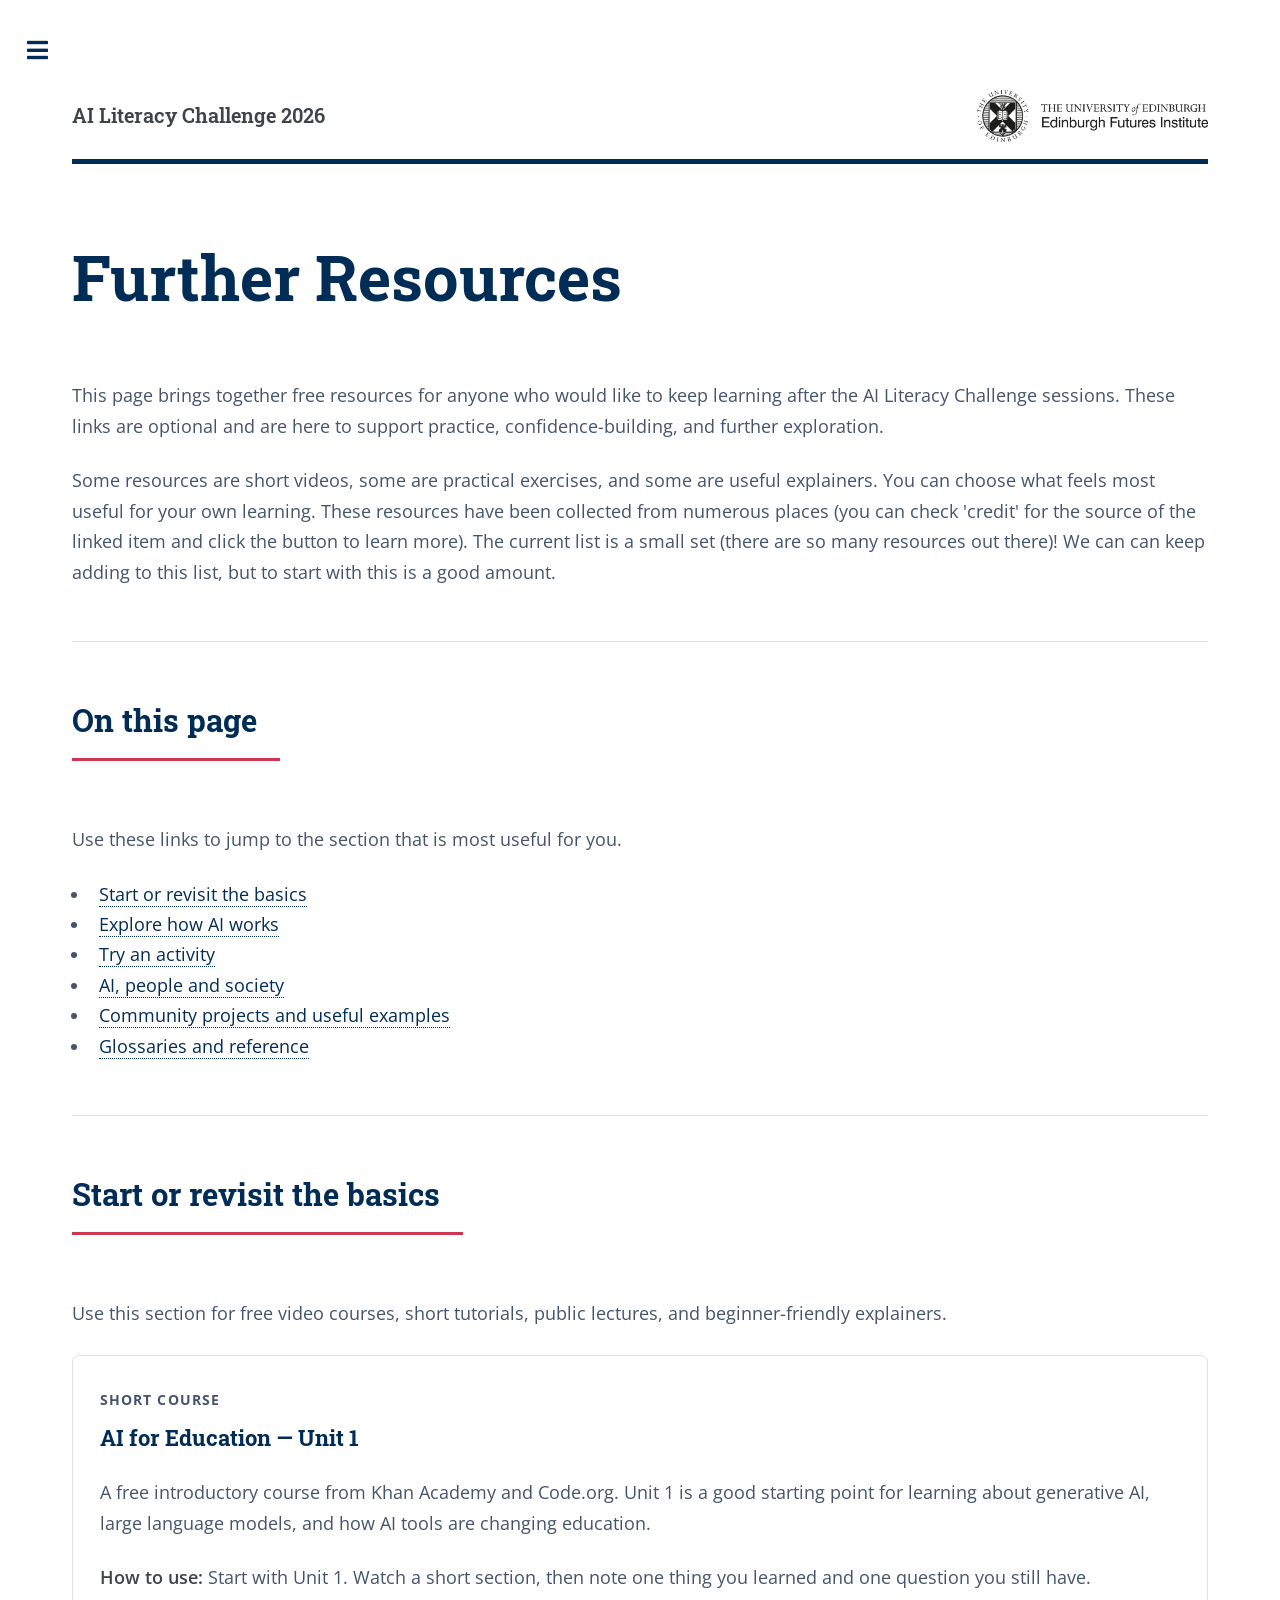
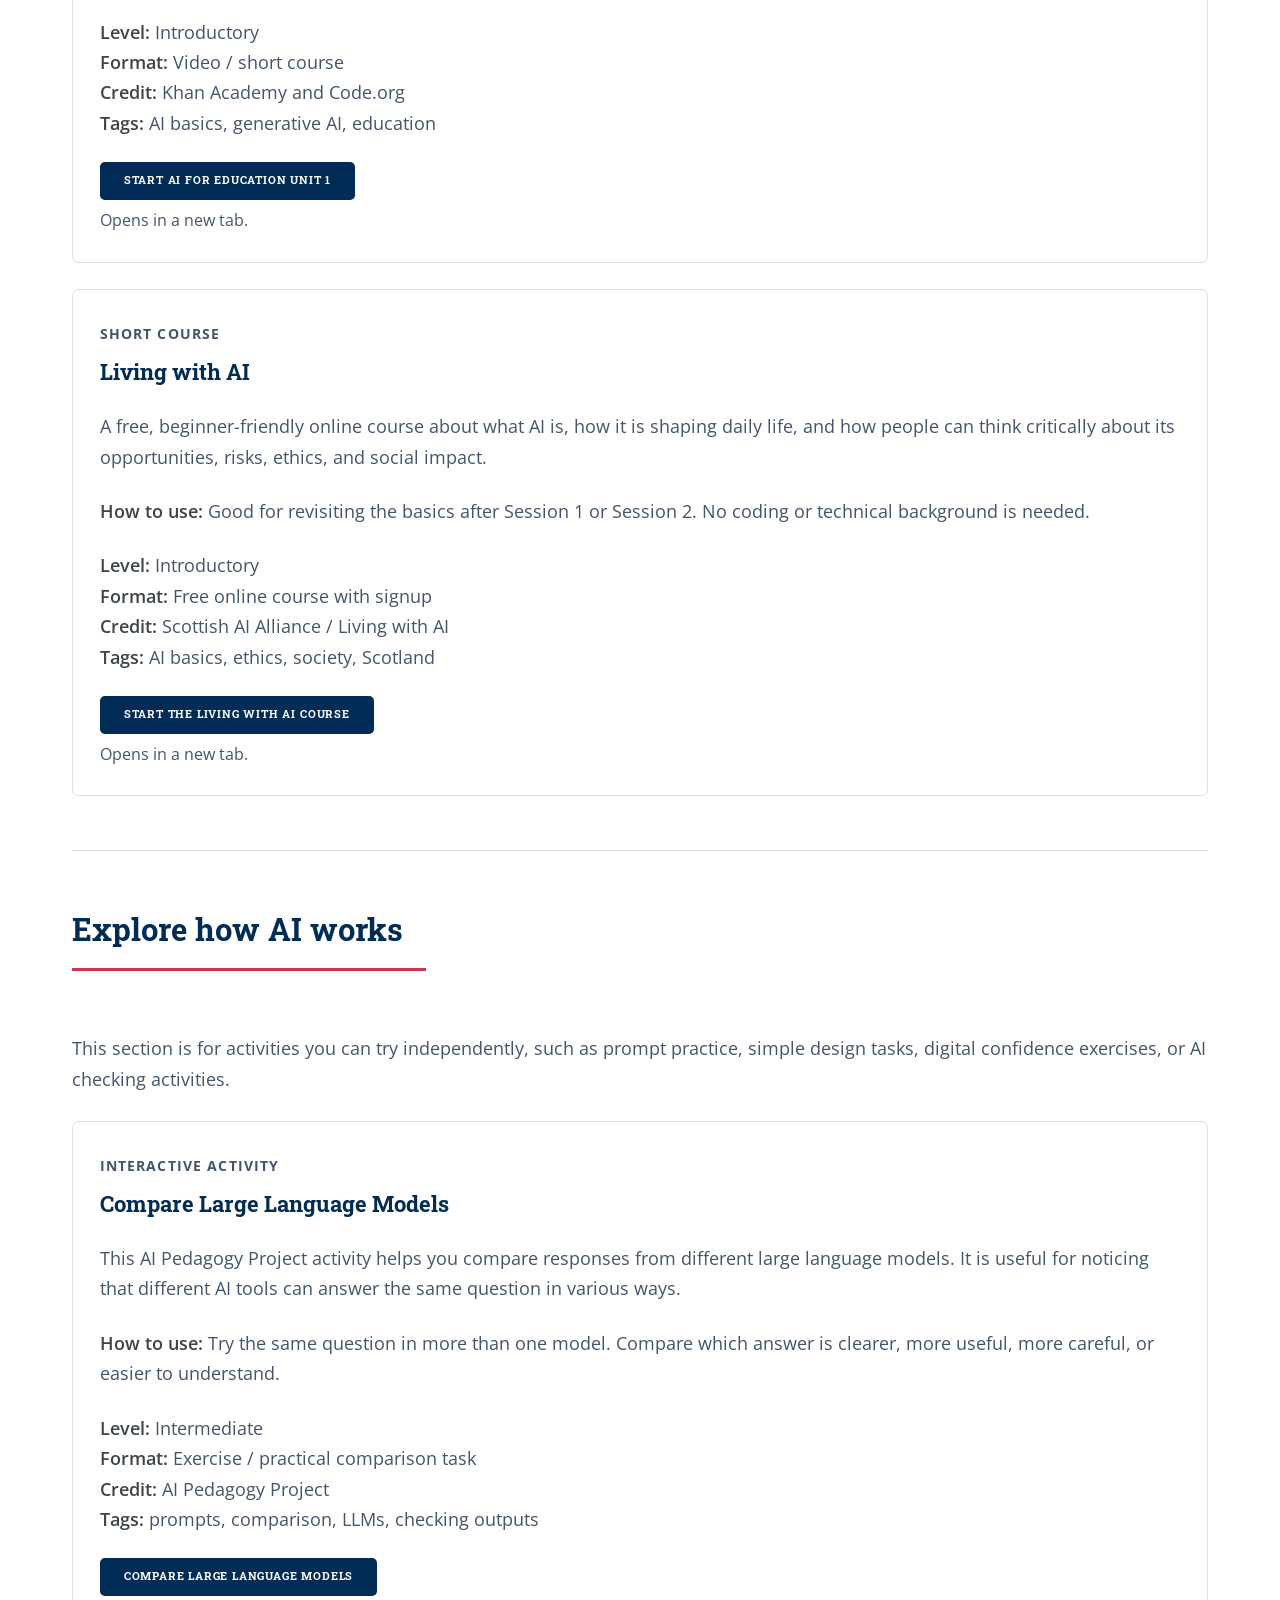
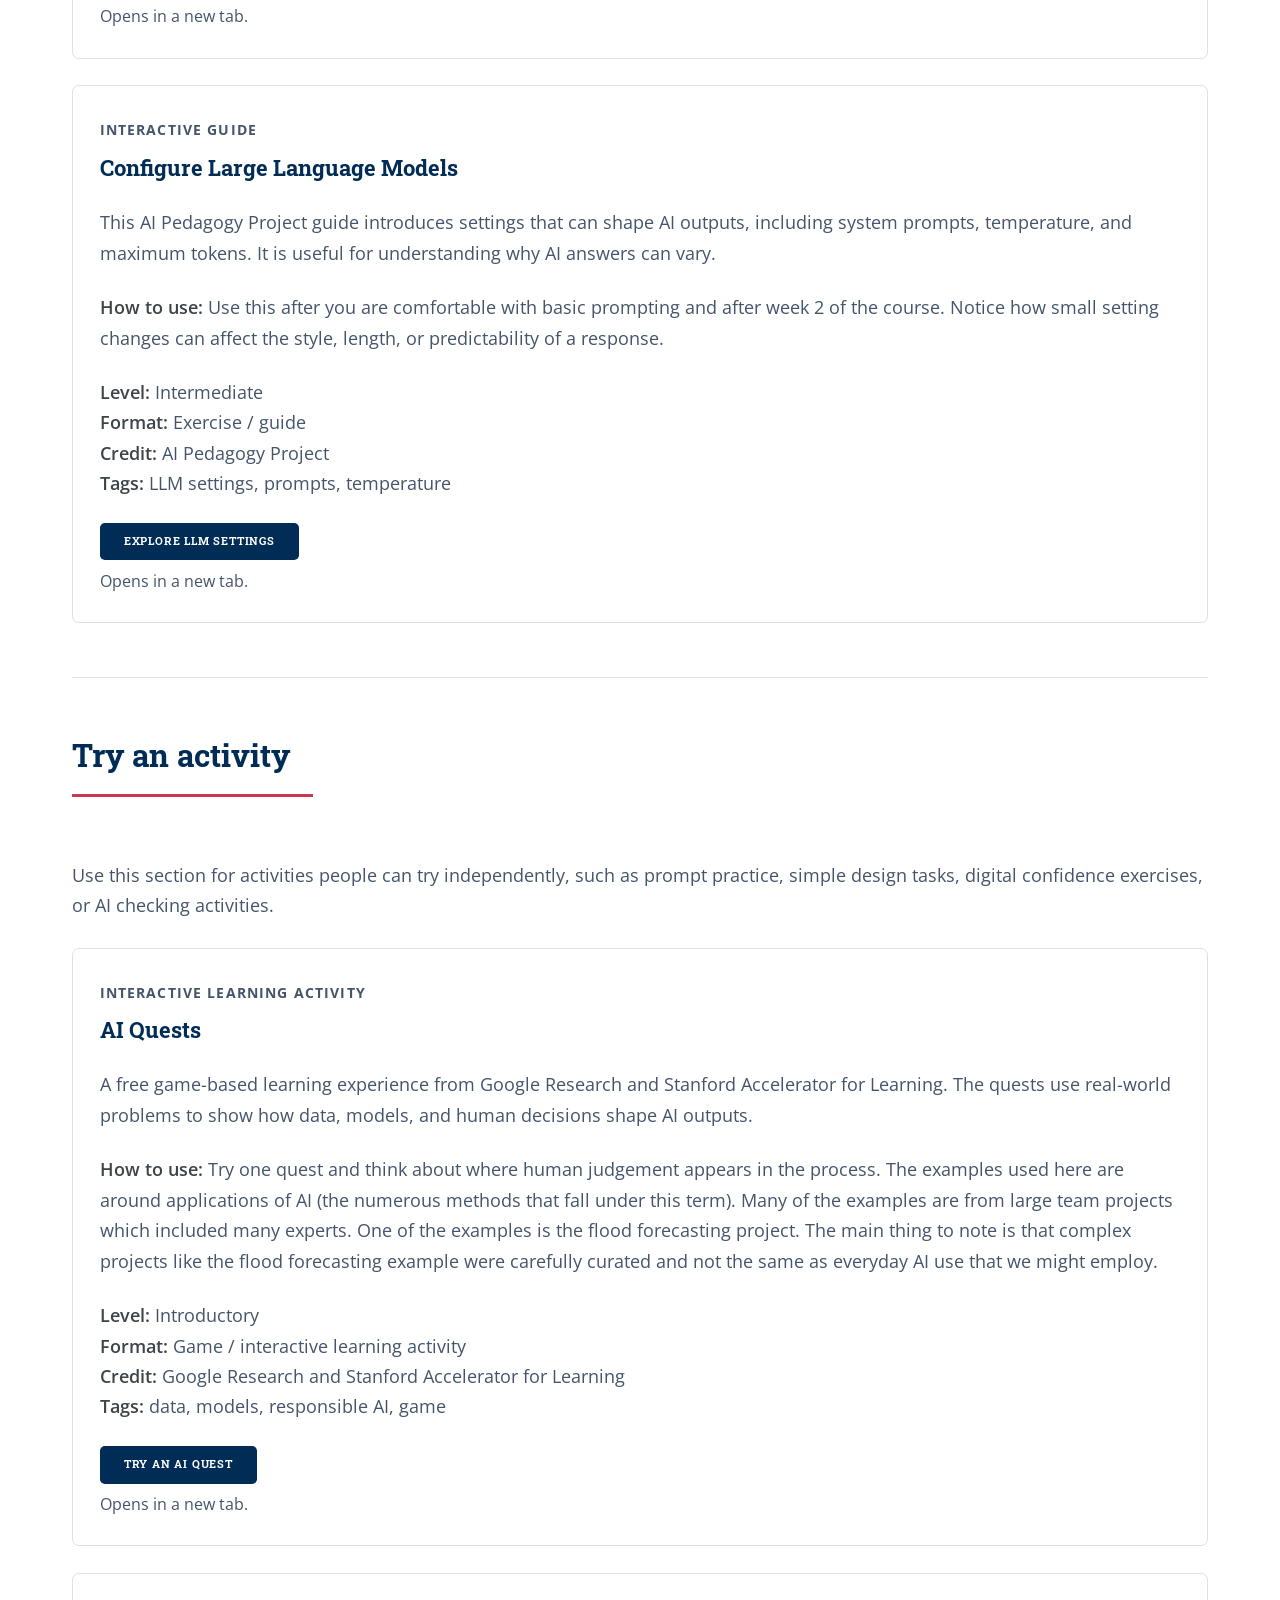
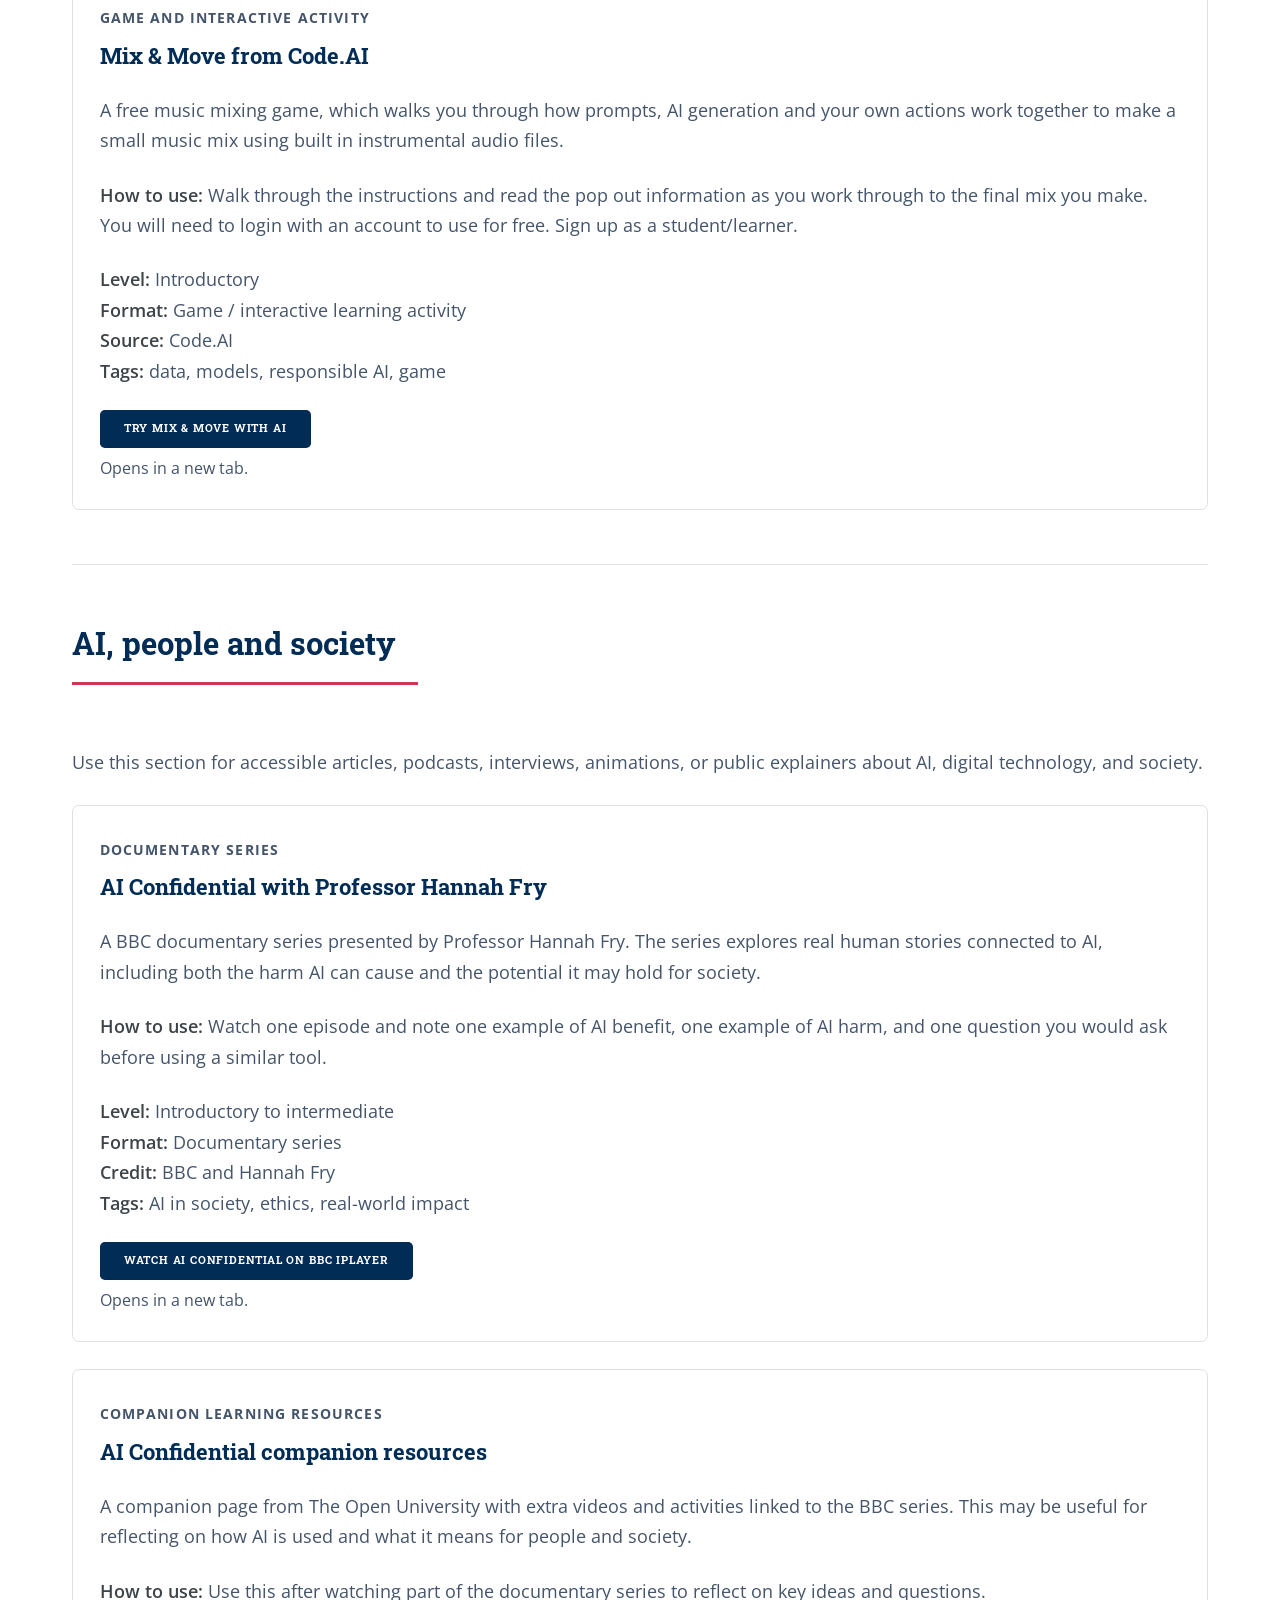
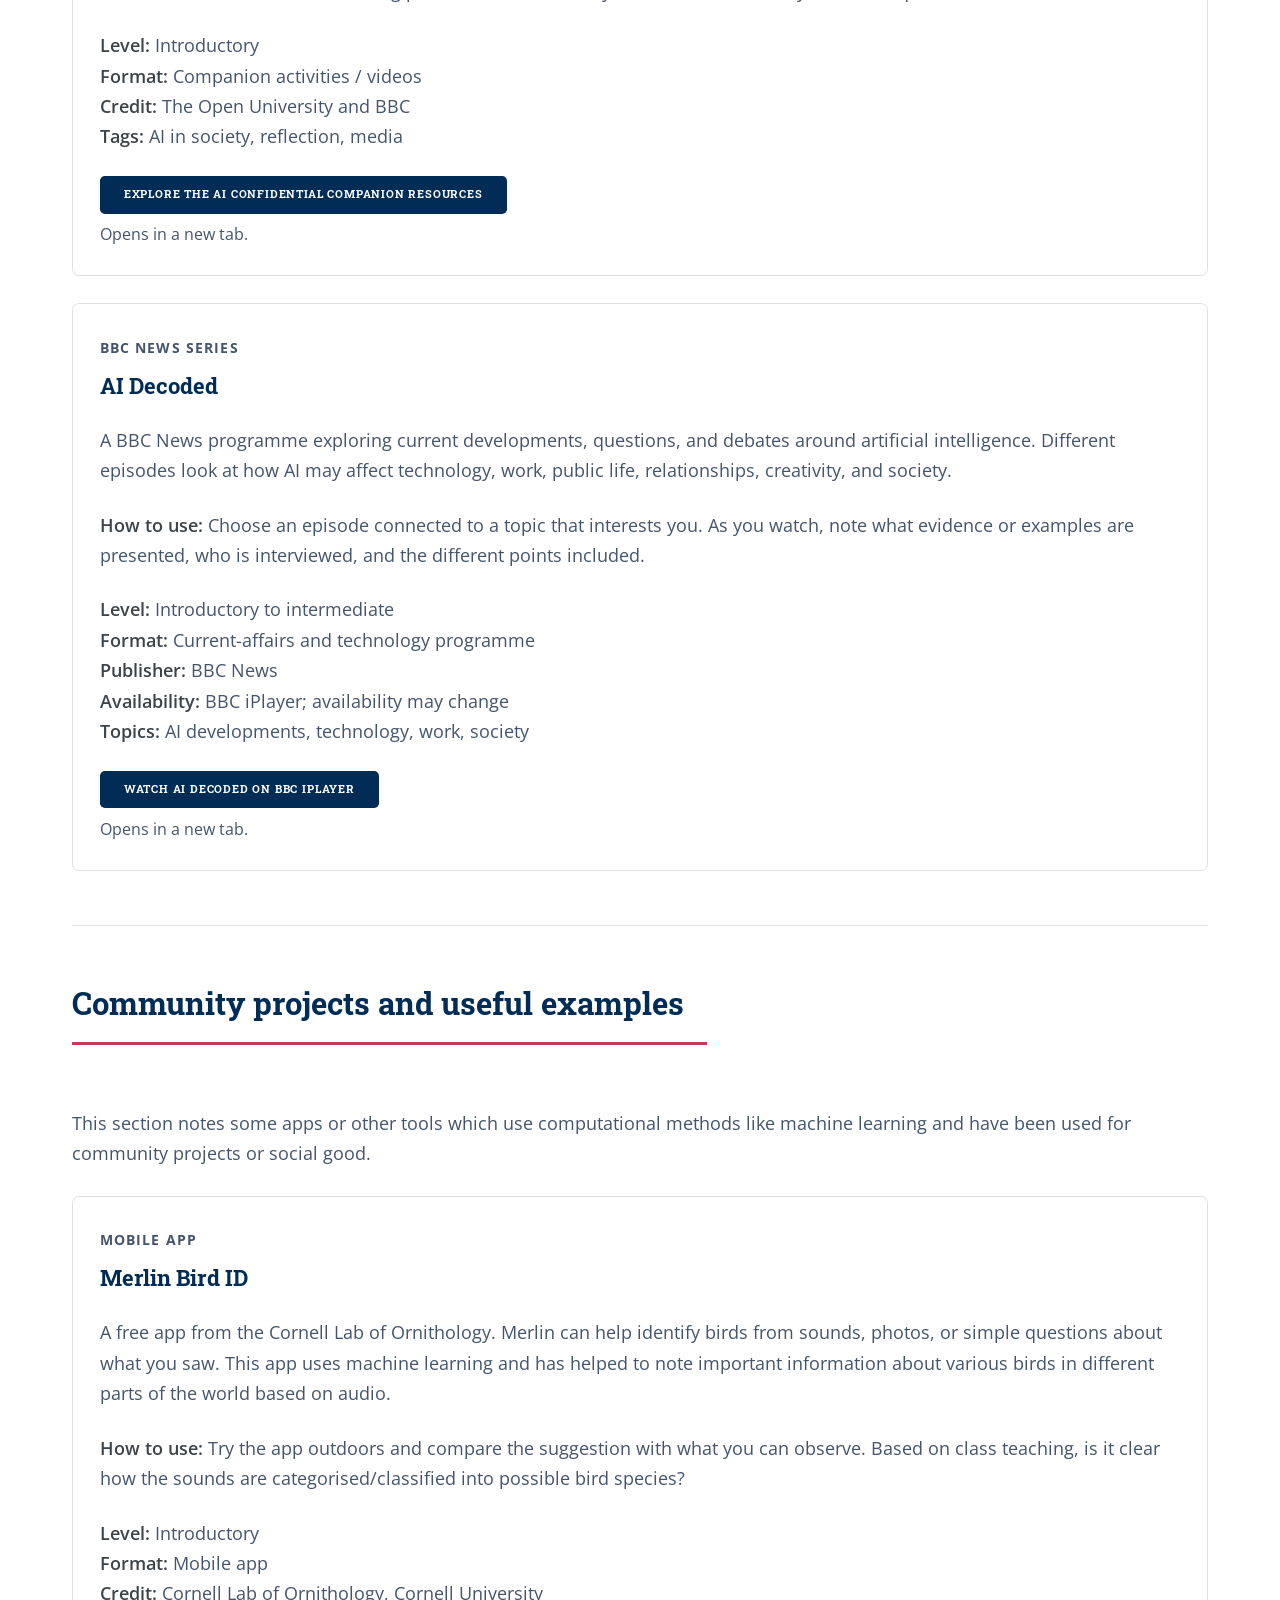
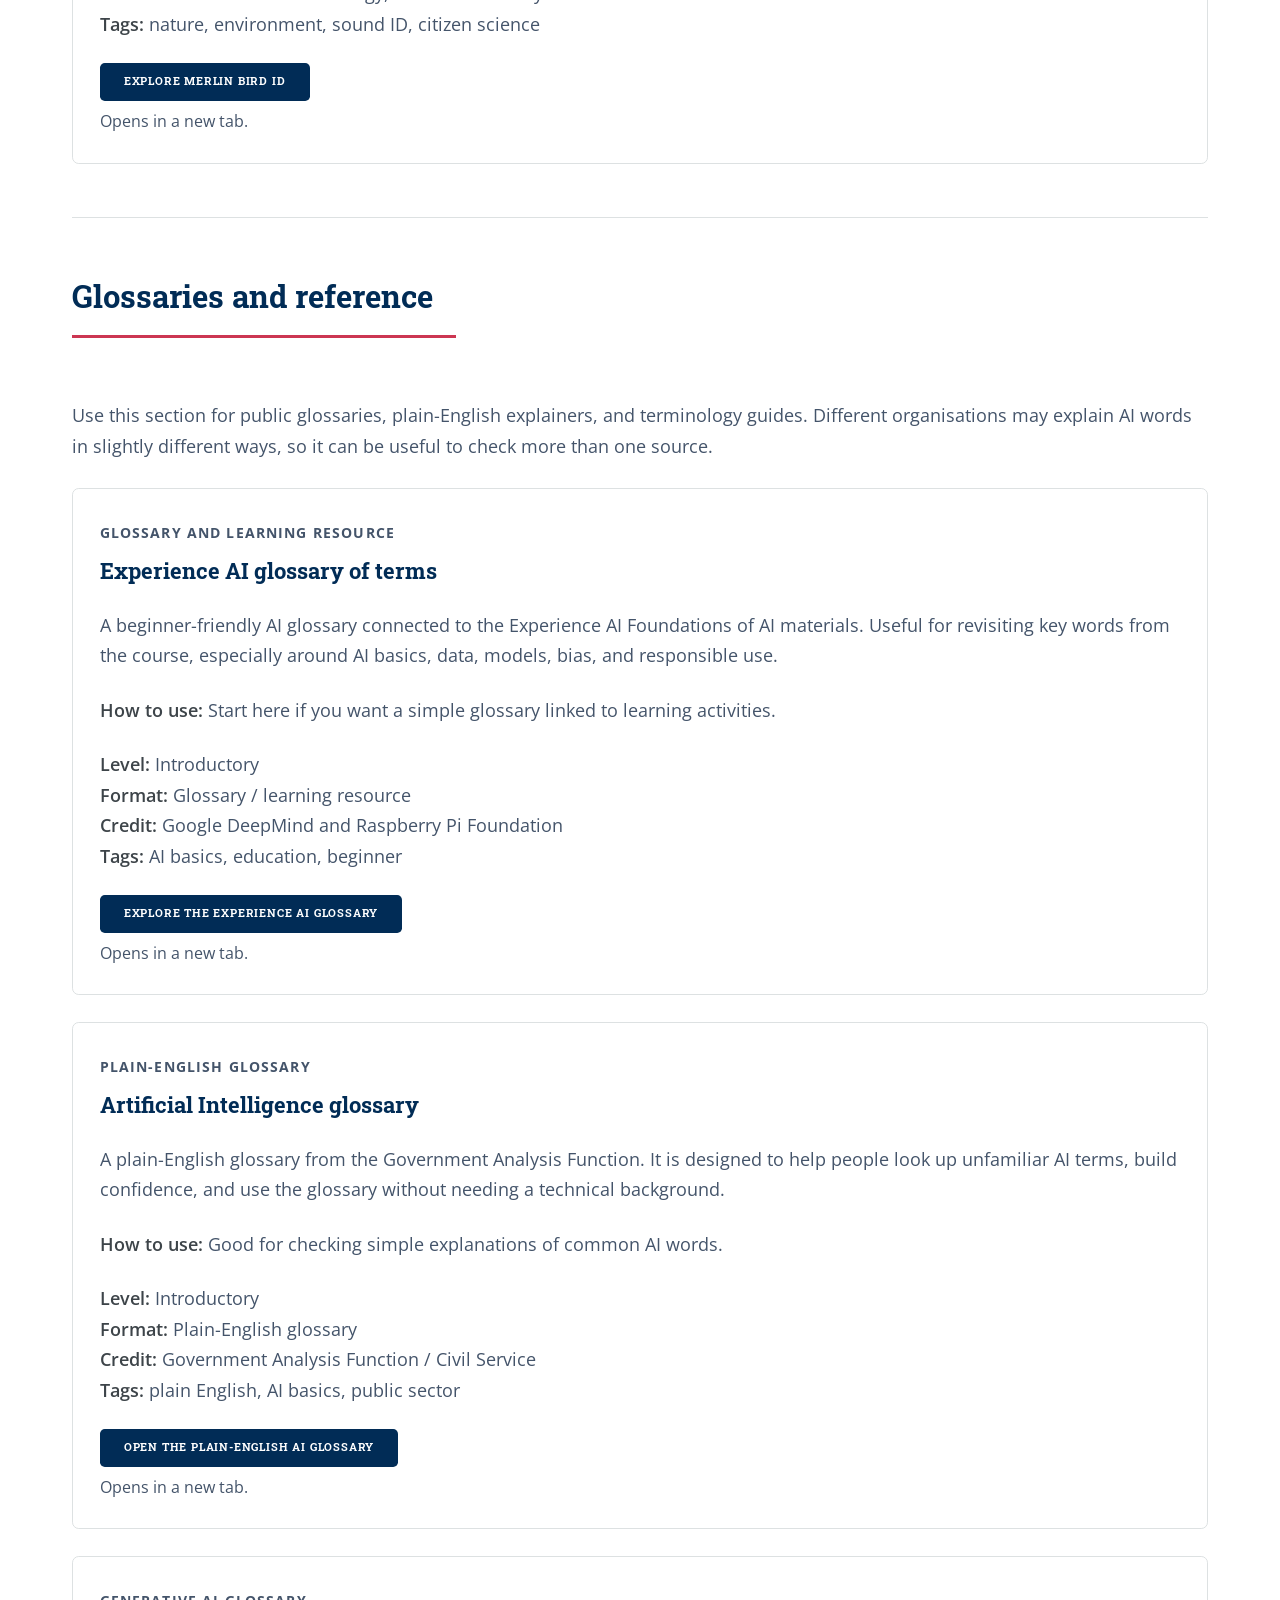
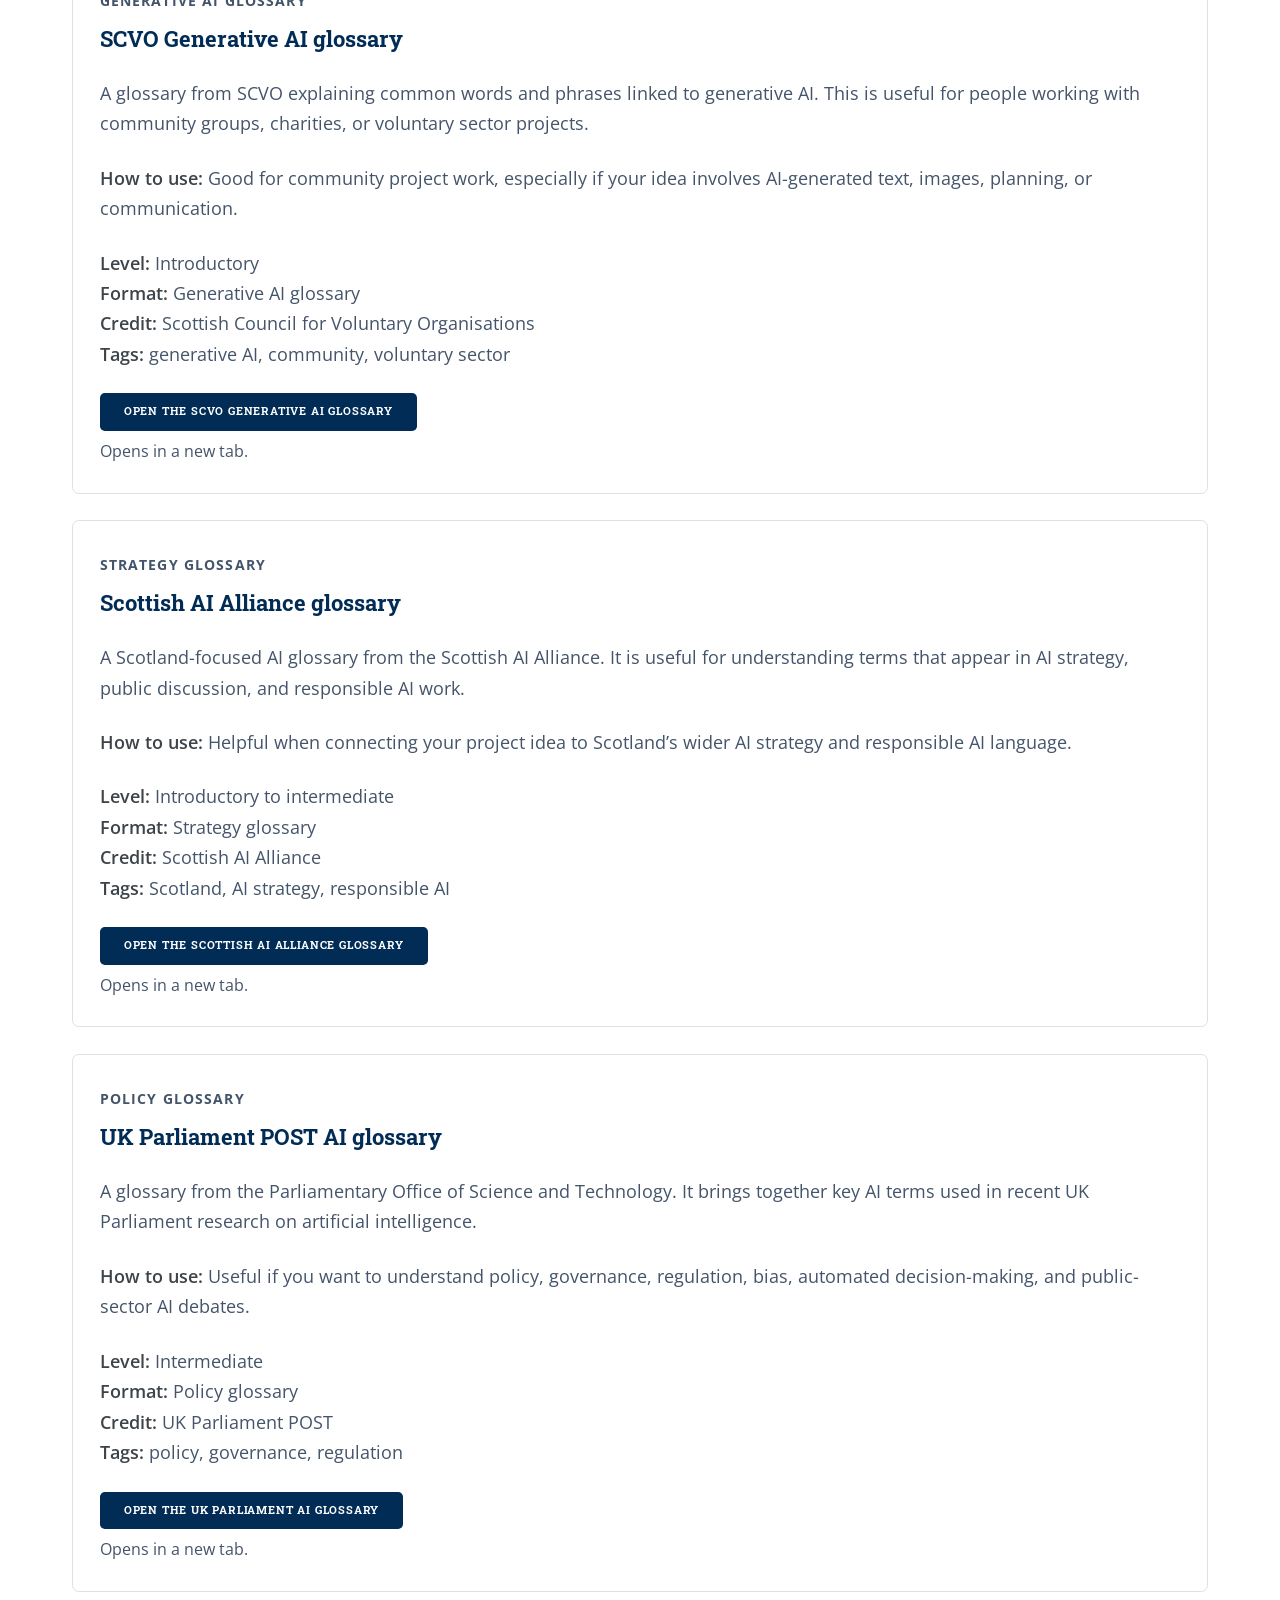
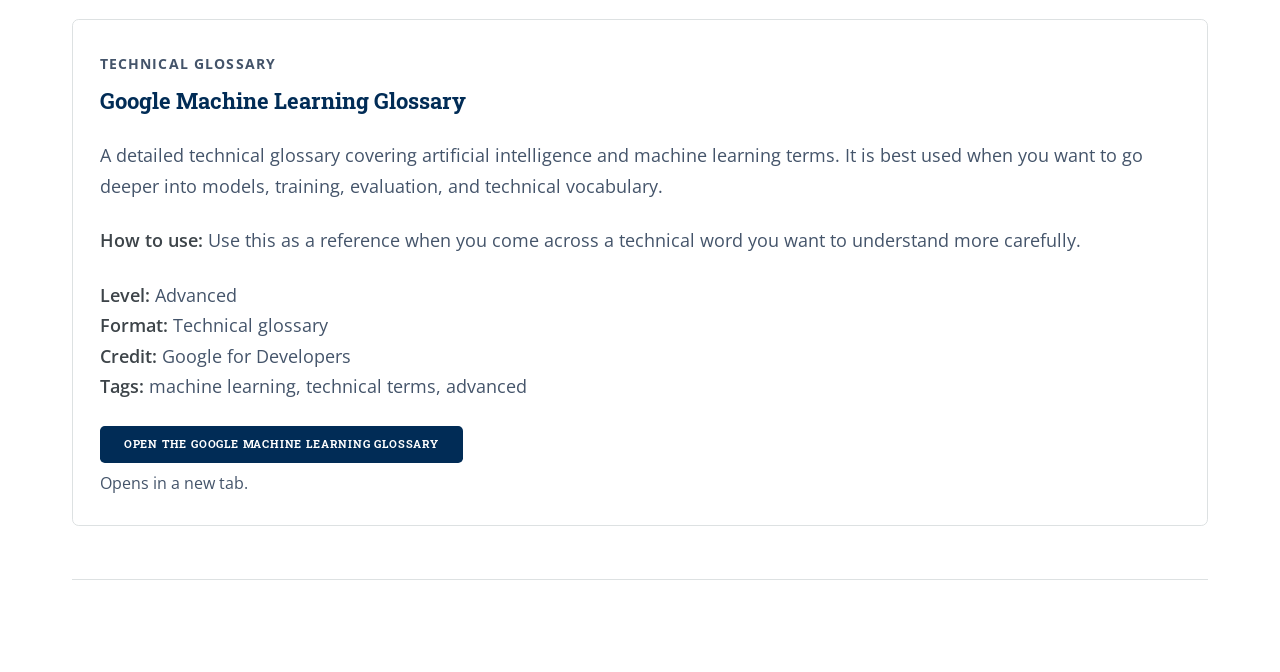
==== commit 30f7dc9b: "edits, add recap for session 3" ====
--- a/further_resources.html
+++ b/further_resources.html
@@ -157,7 +157,7 @@
 							<h2>Explore how AI works</h2>
 						</header>
 
-						<p>Use this section for activities people can try independently, such as prompt practice,
+						<p>This section is for activities you can try independently, such as prompt practice,
 							simple design tasks, digital confidence exercises, or AI checking activities.</p>
 
 						<div class="resource-list">
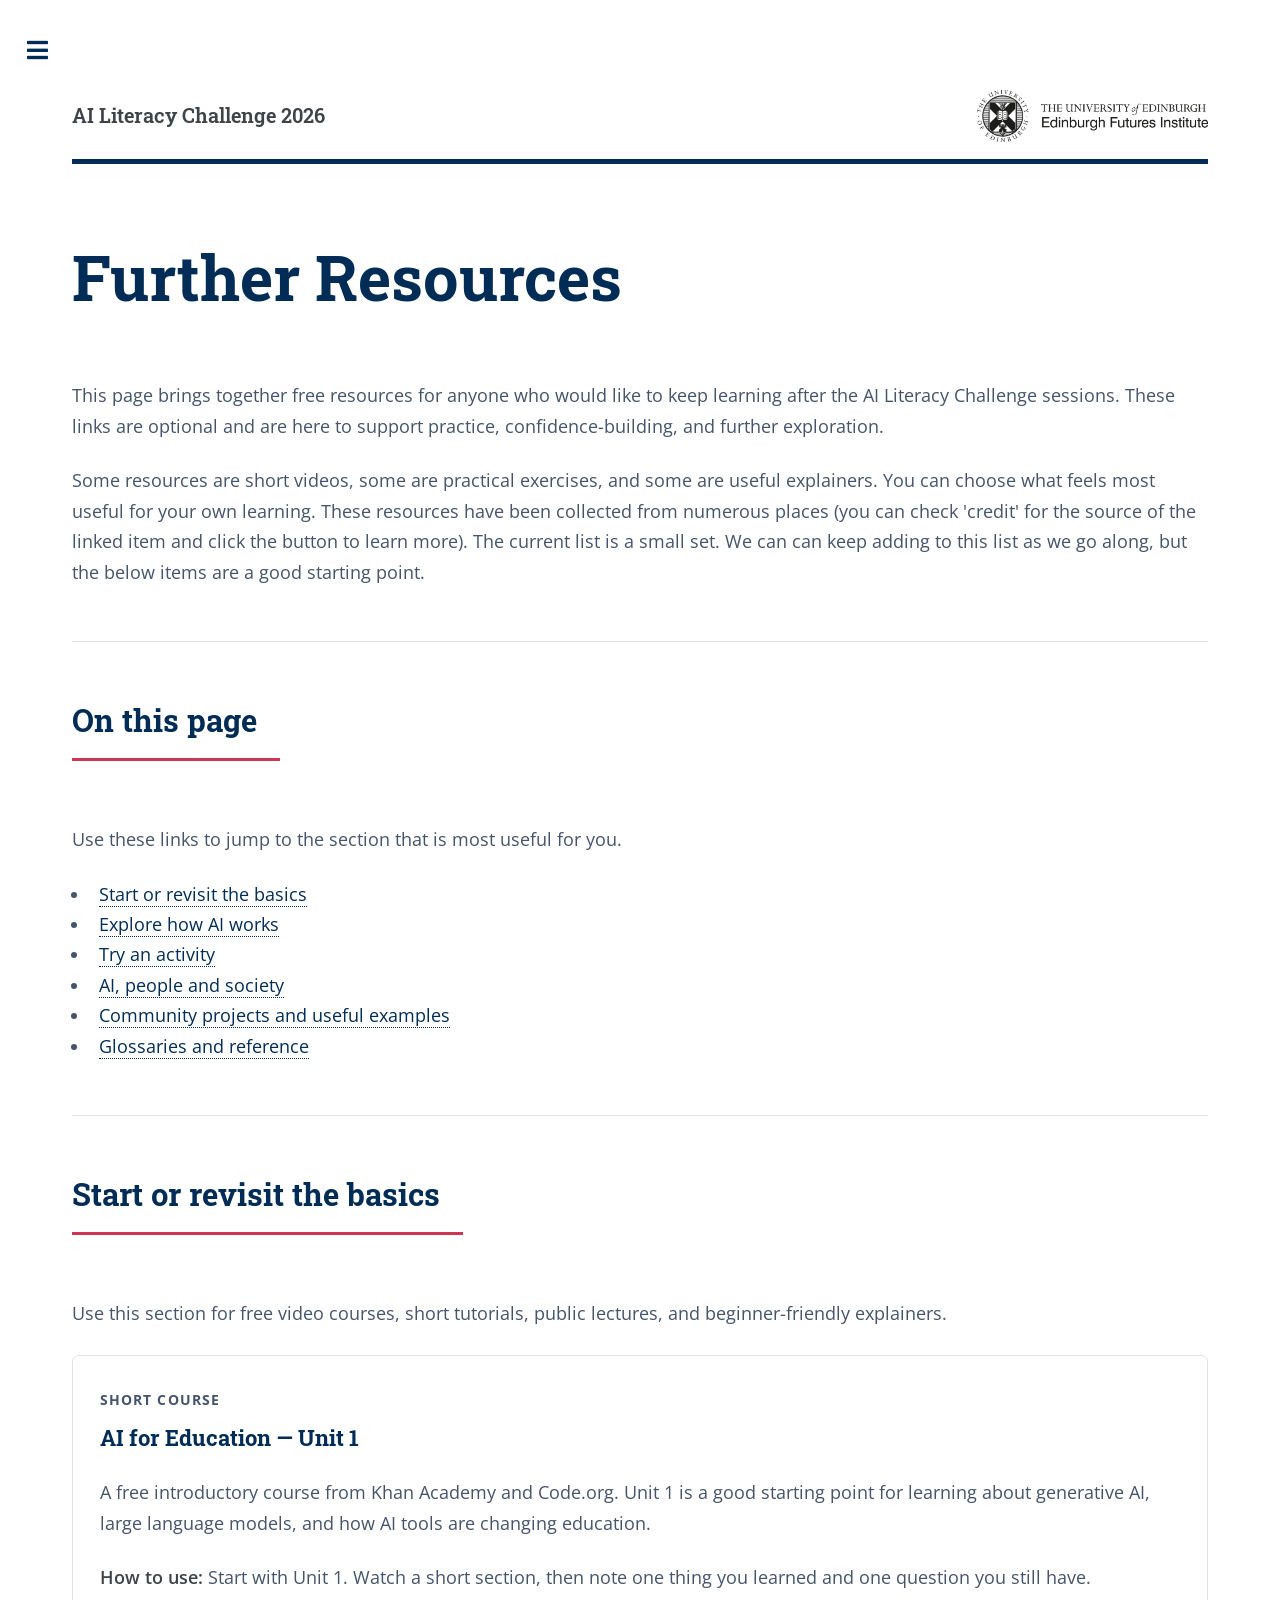
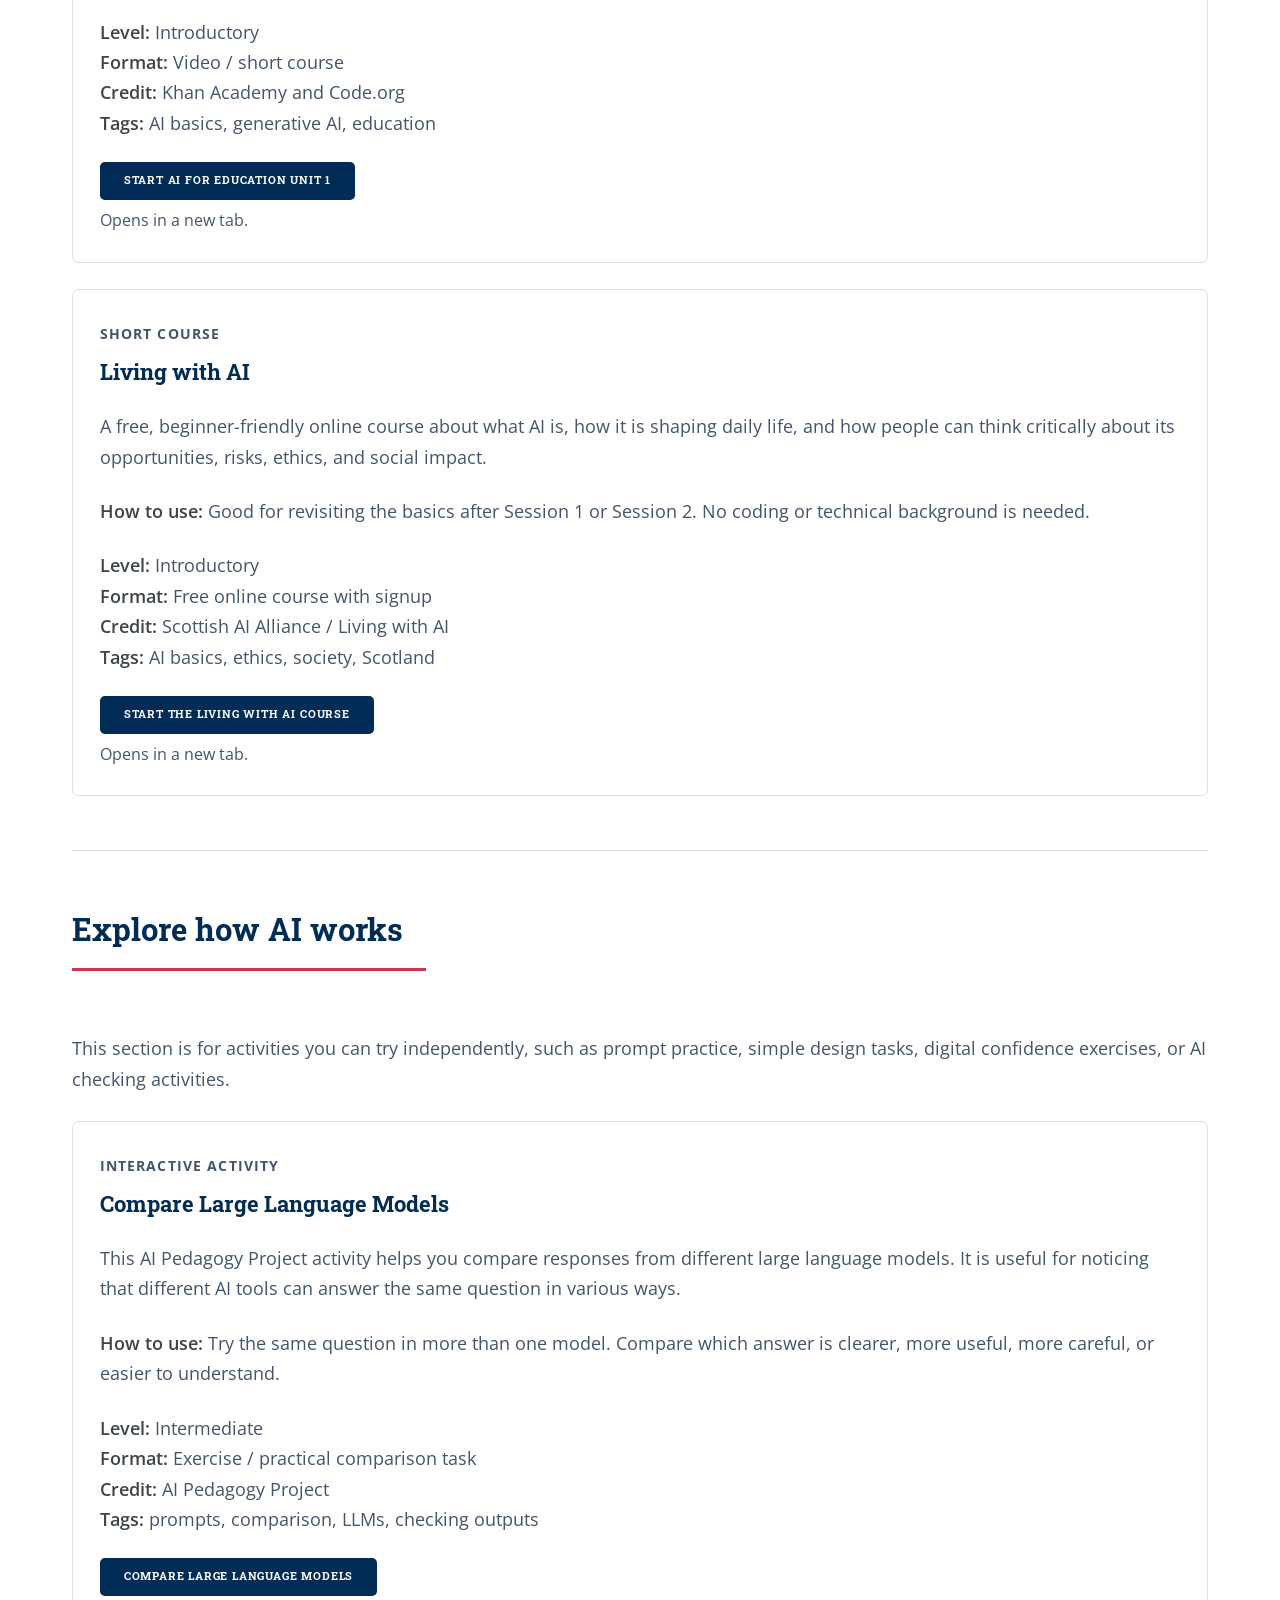
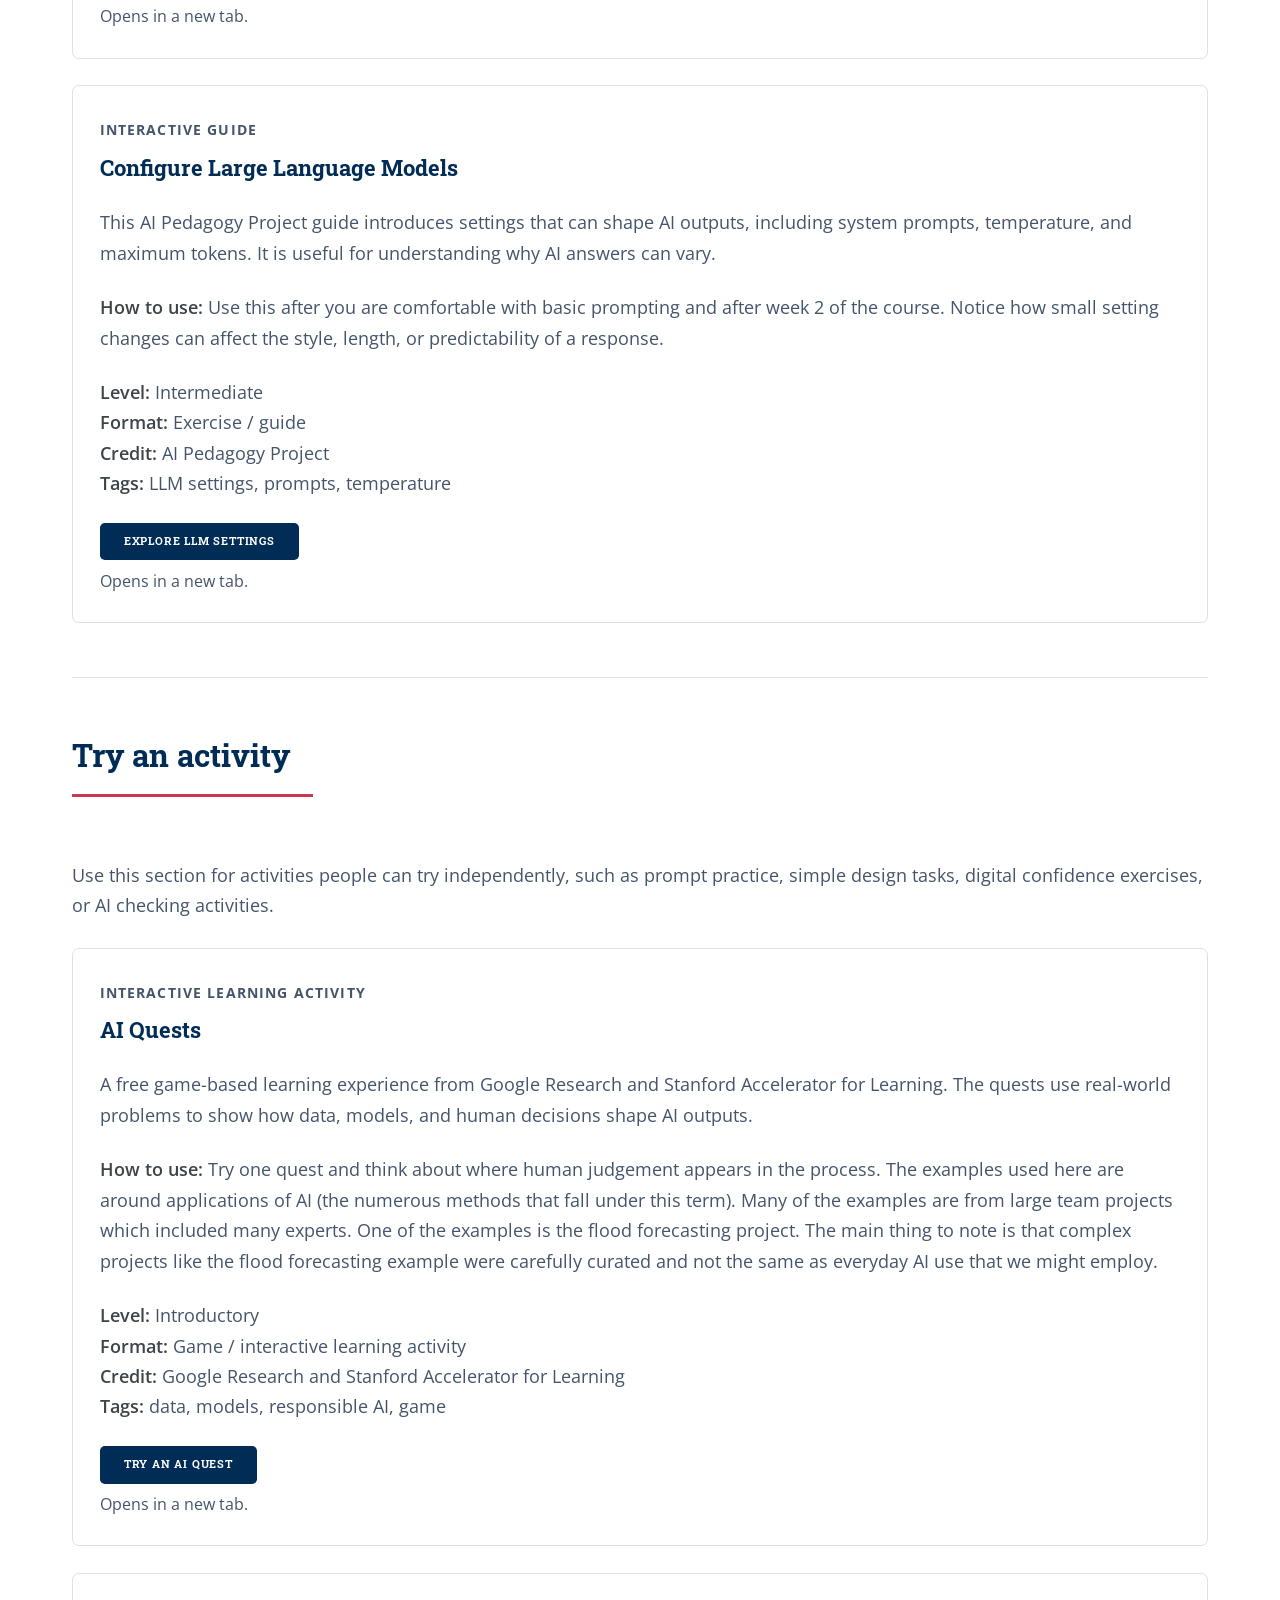
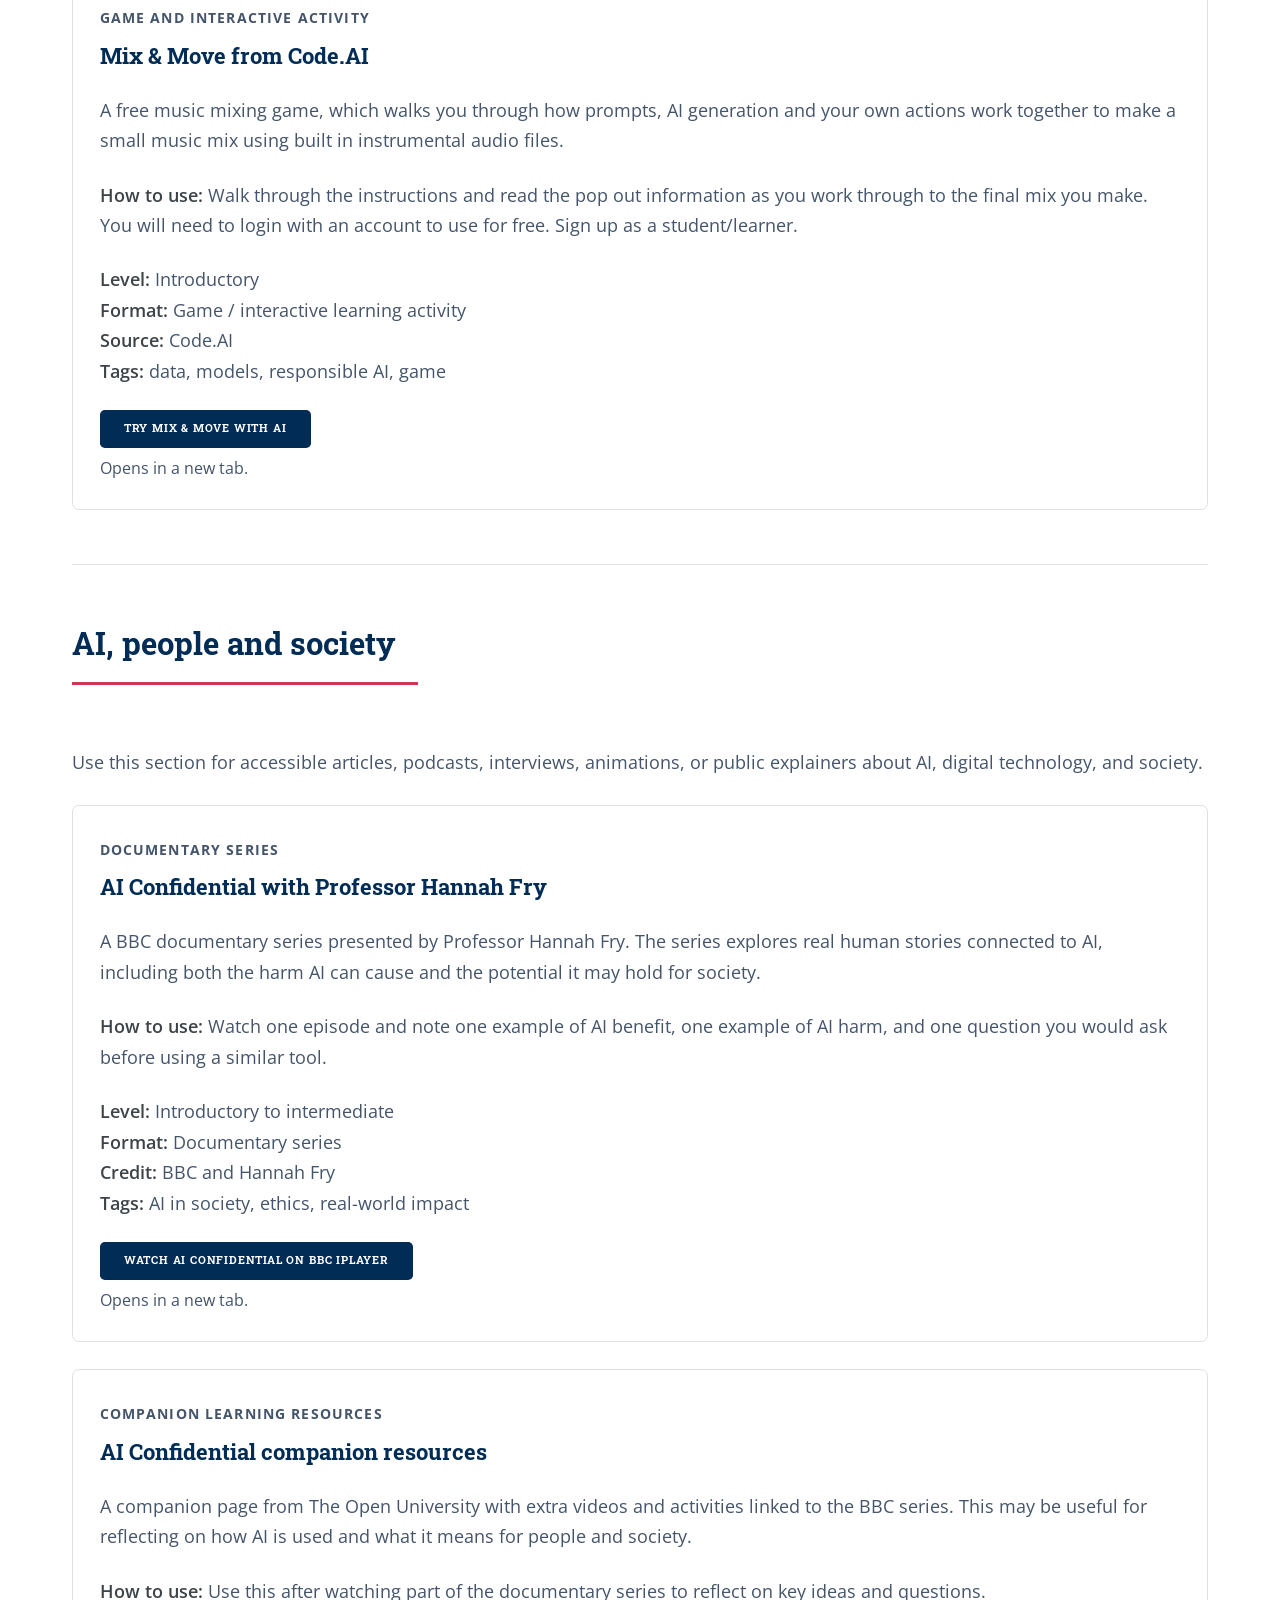
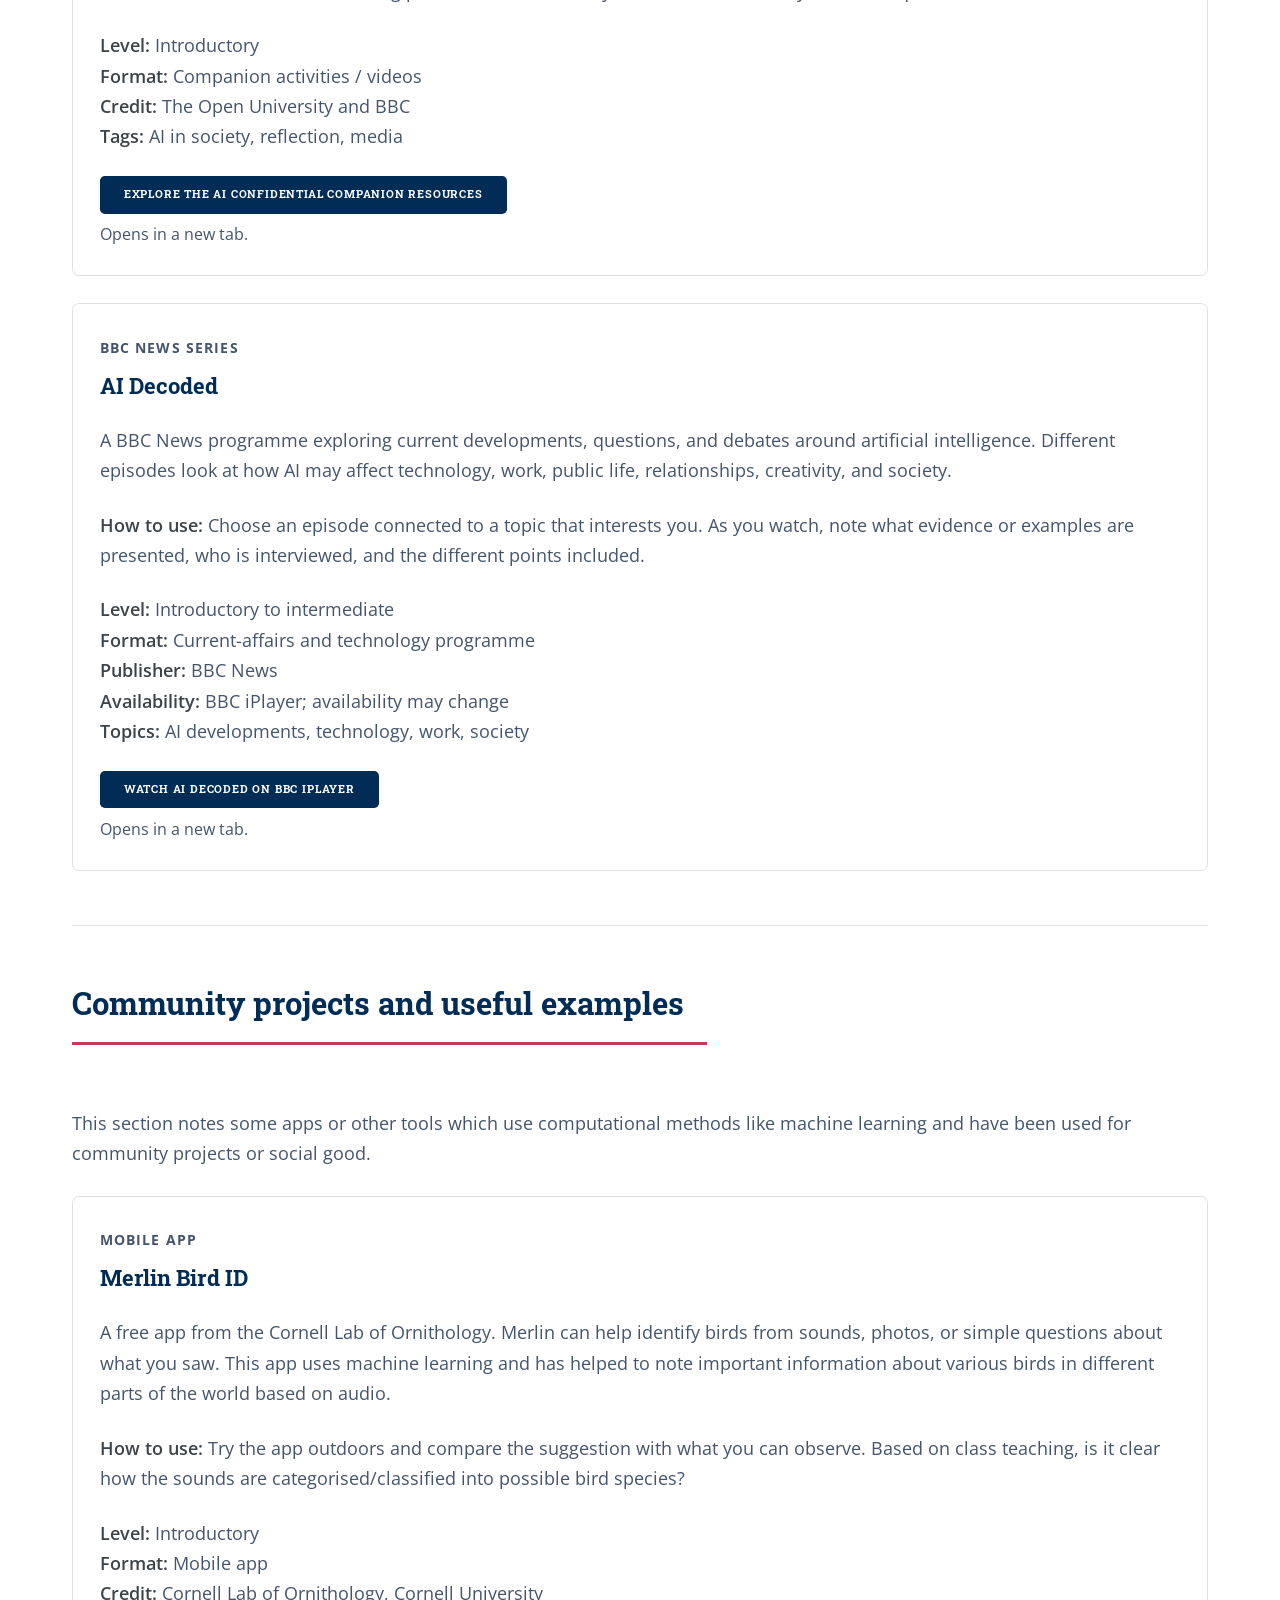
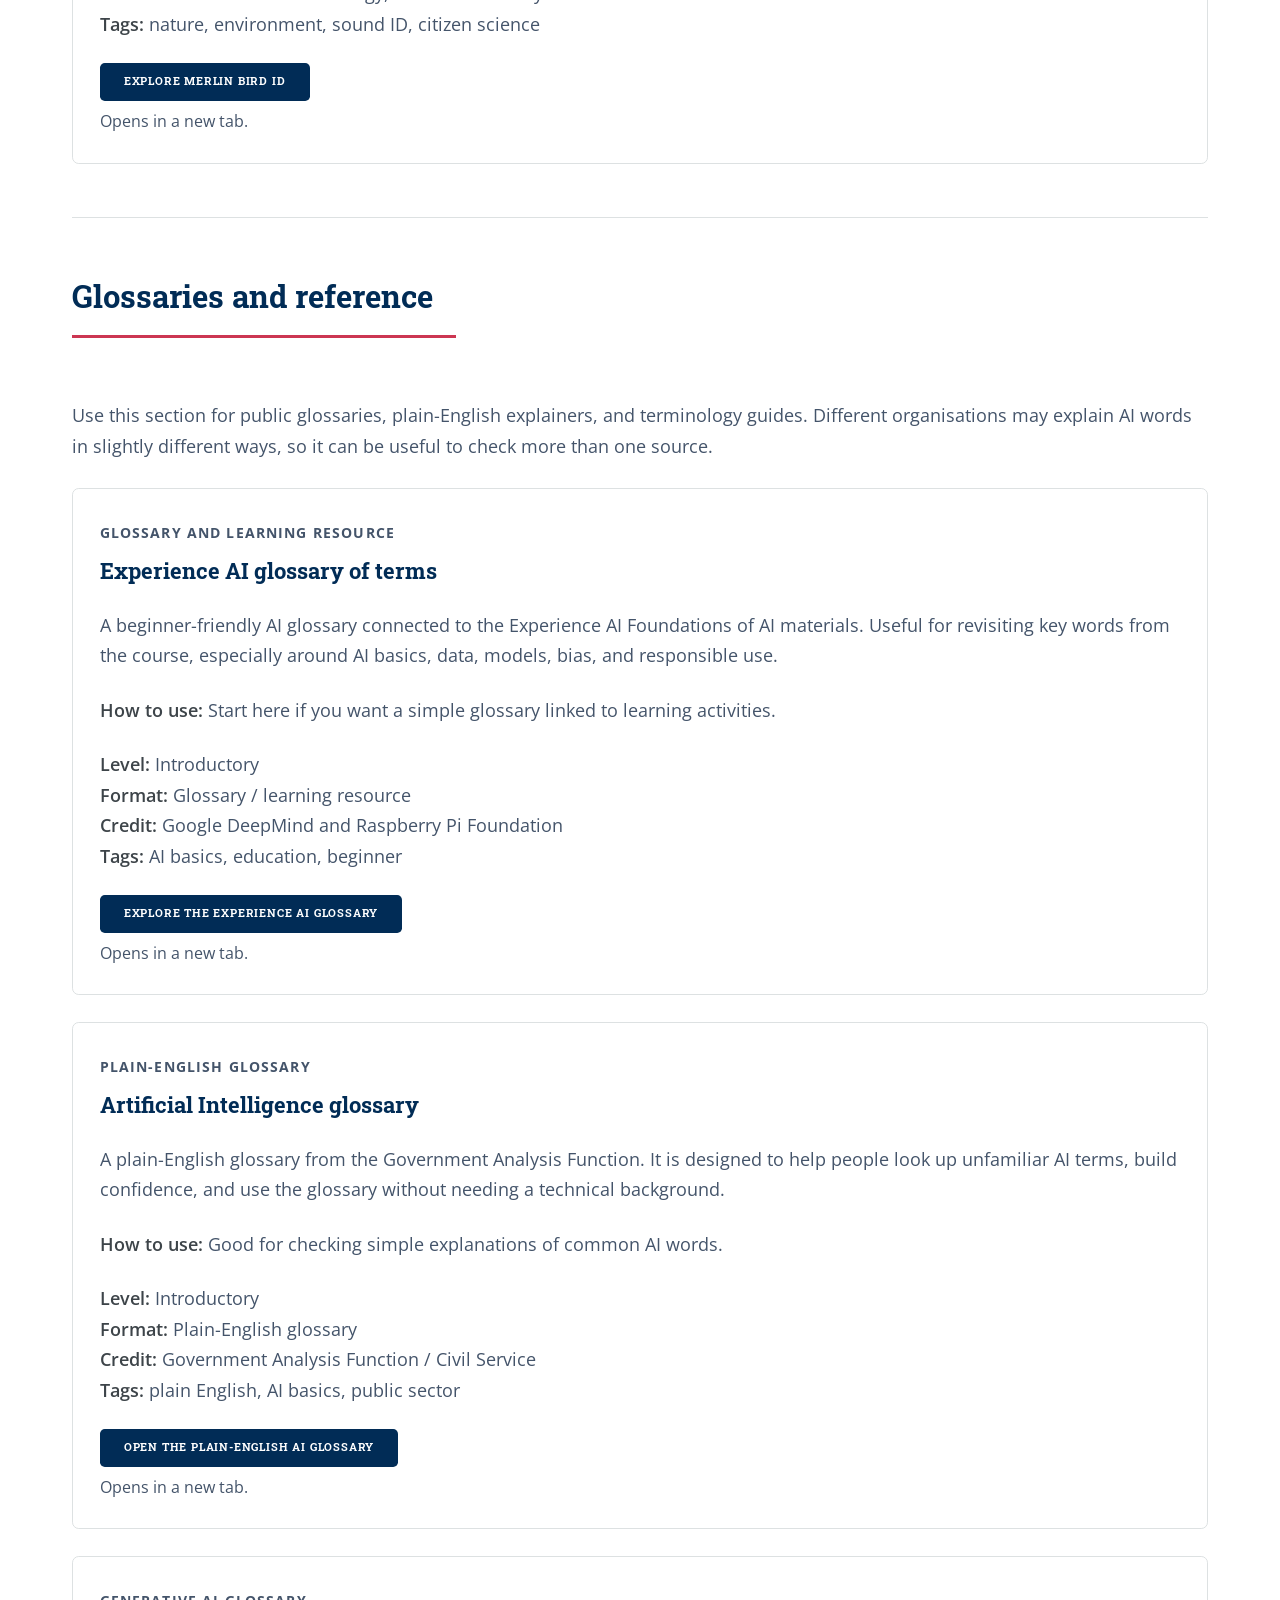
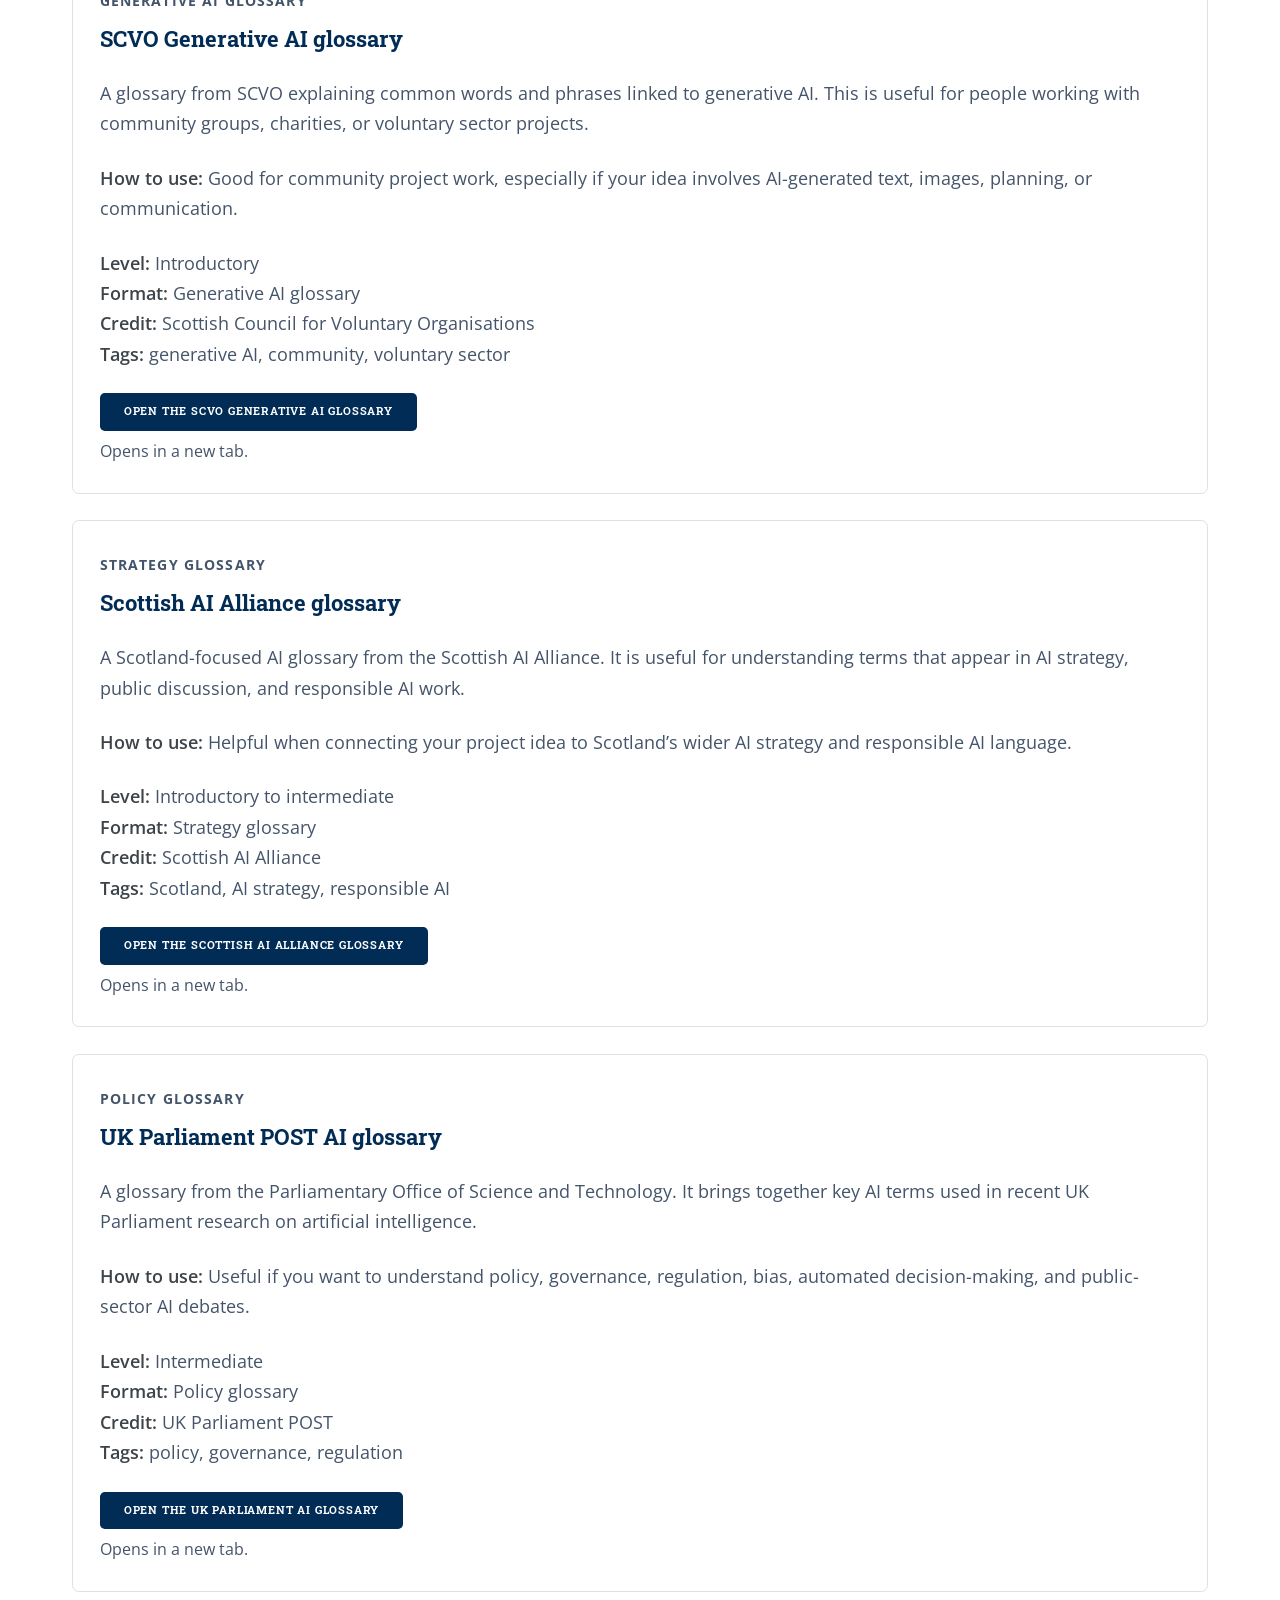
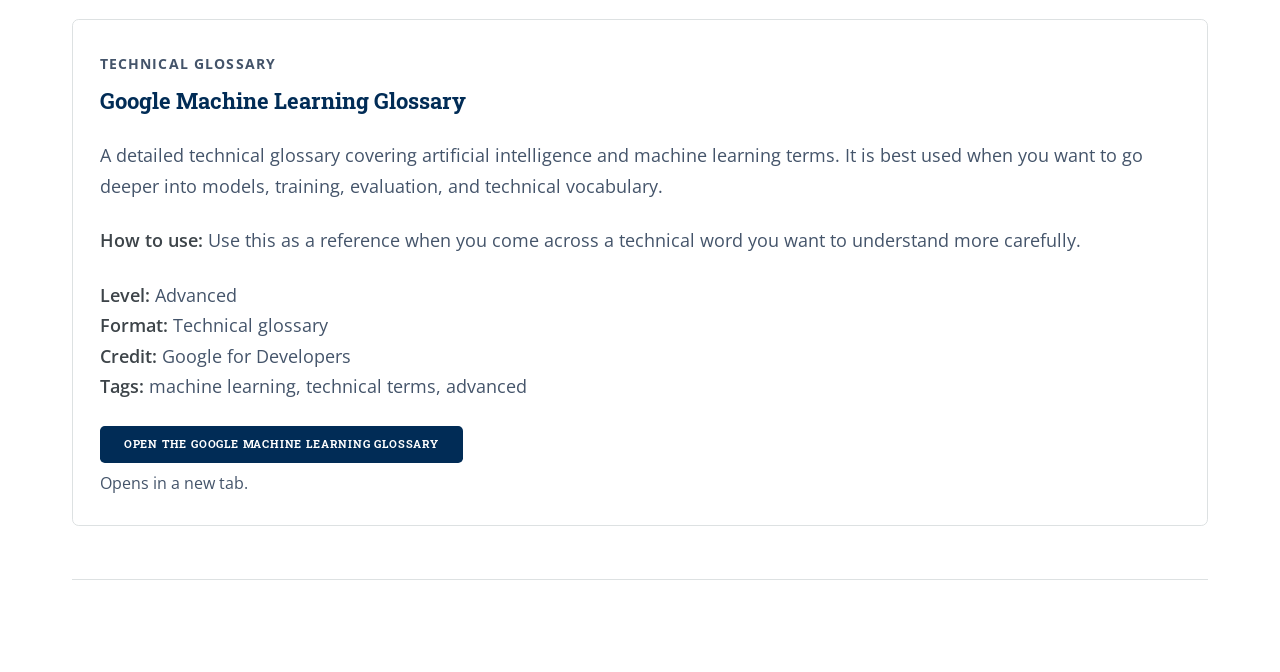
==== commit 13359979: "links, poll & recap for session 3 Adding further material (links), recap for session 3, an interacti" ====
--- a/further_resources.html
+++ b/further_resources.html
@@ -46,9 +46,8 @@
 						from
 						numerous places (you can check 'credit' for the source of the linked item and click the button
 						to learn more). The
-						current list is a small set (there are so many resources out there)! We can can keep adding to
-						this list, but to start
-						with this is a good amount.
+						current list is a small set. We can can keep adding to
+						this list as we go along, but the below items are a good starting point.
 					</p>
 
 					<hr class="major" />
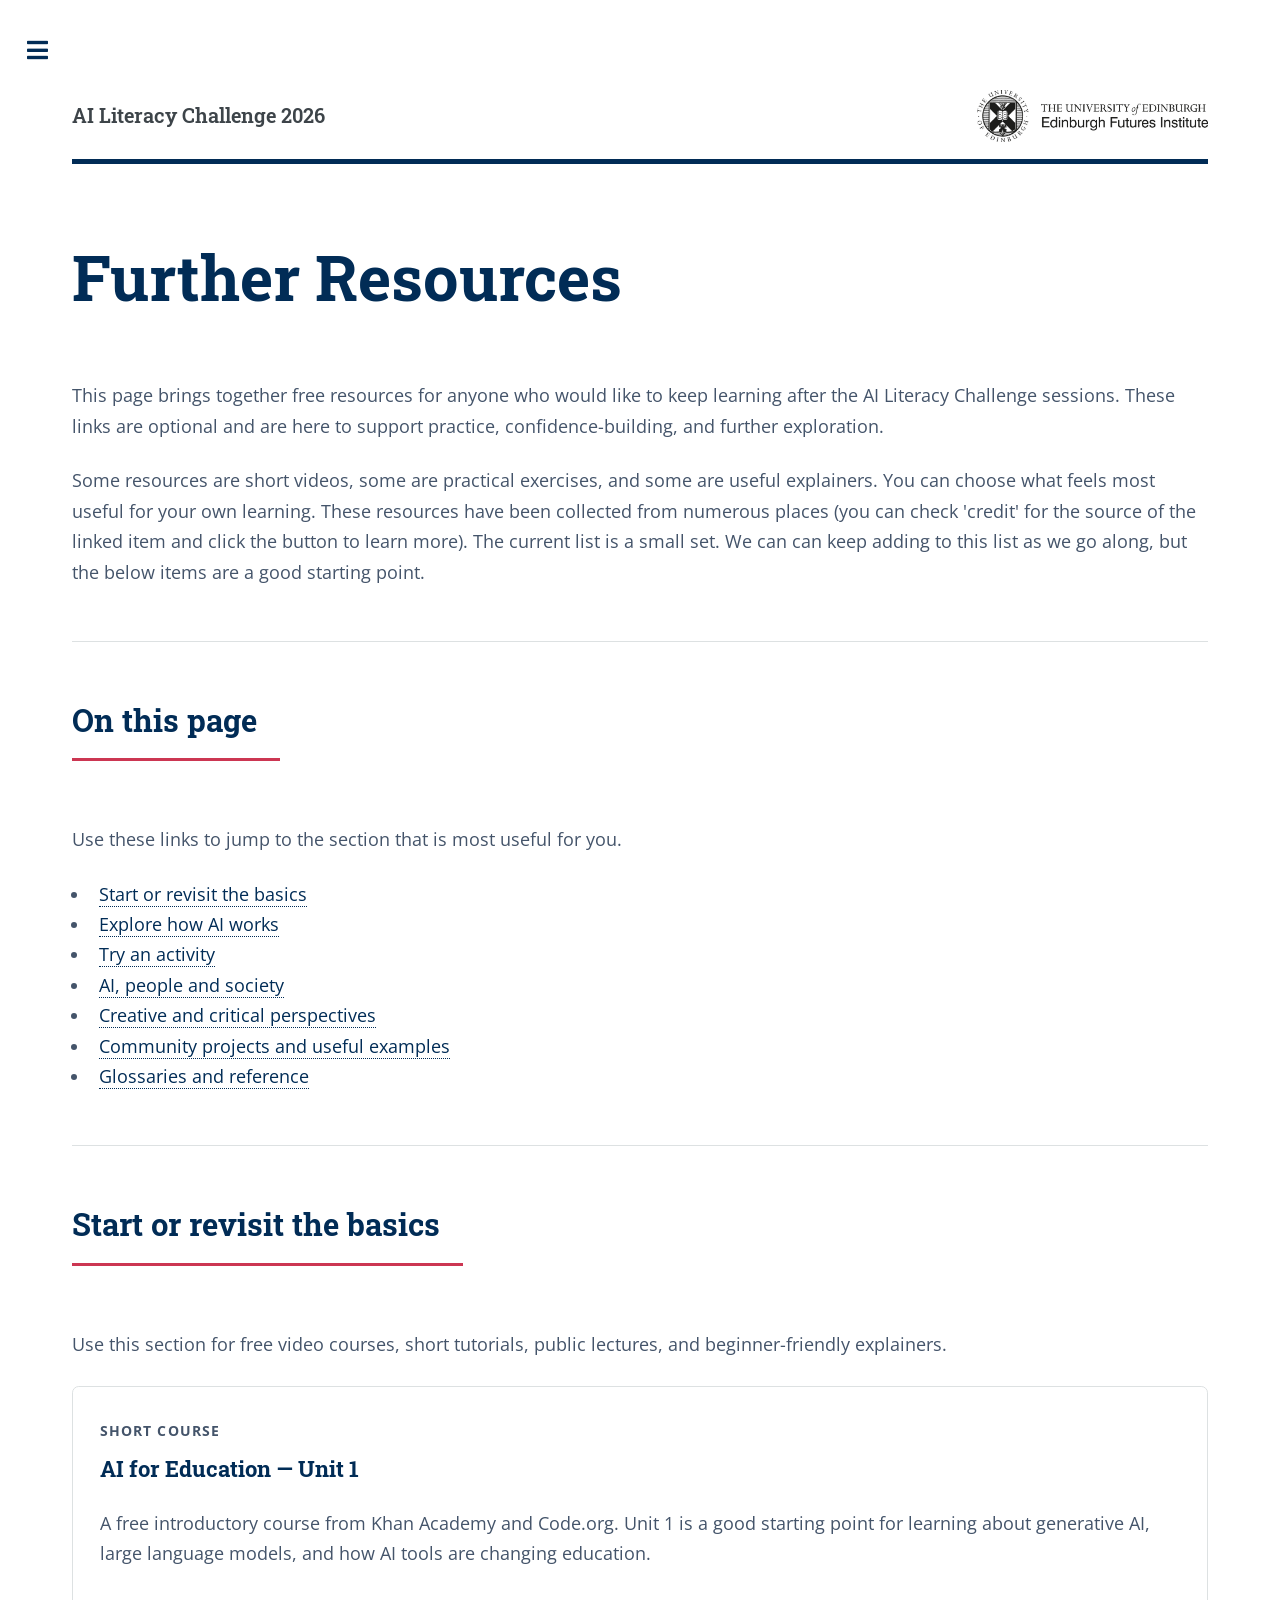
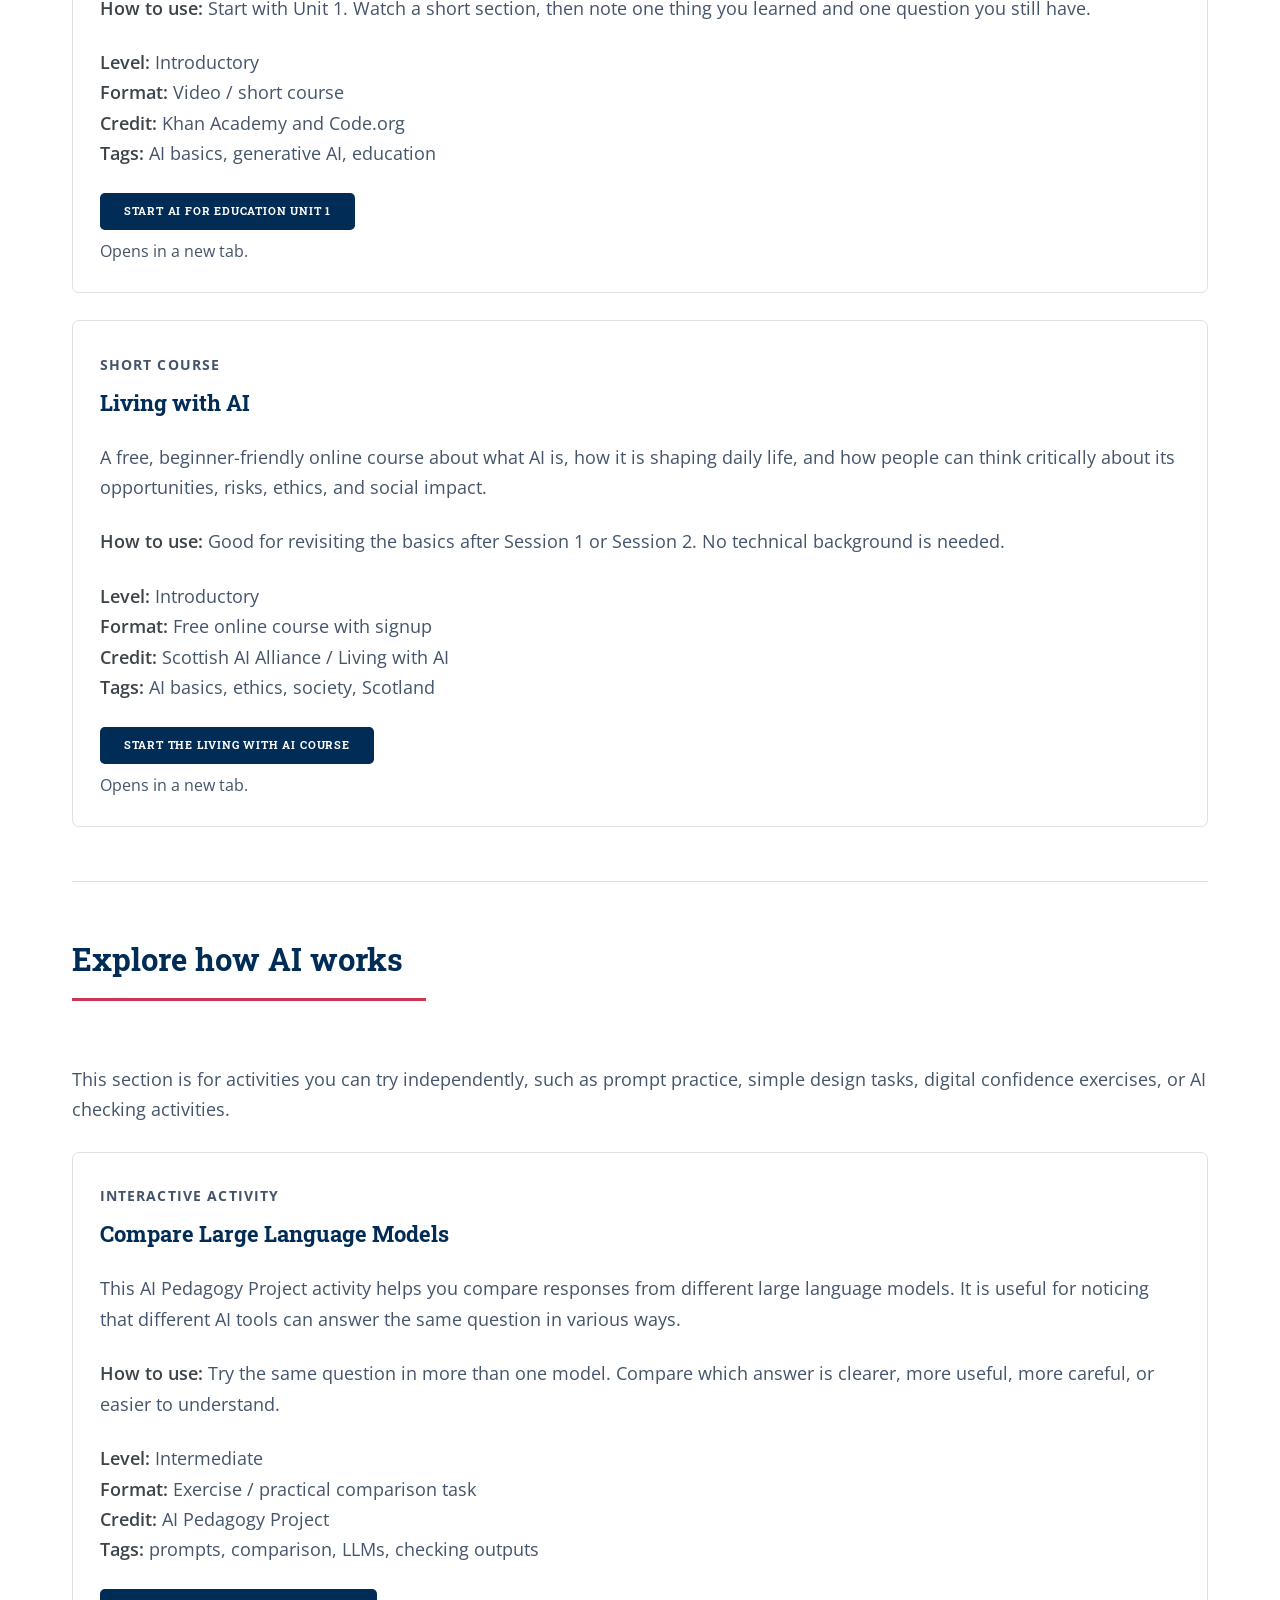
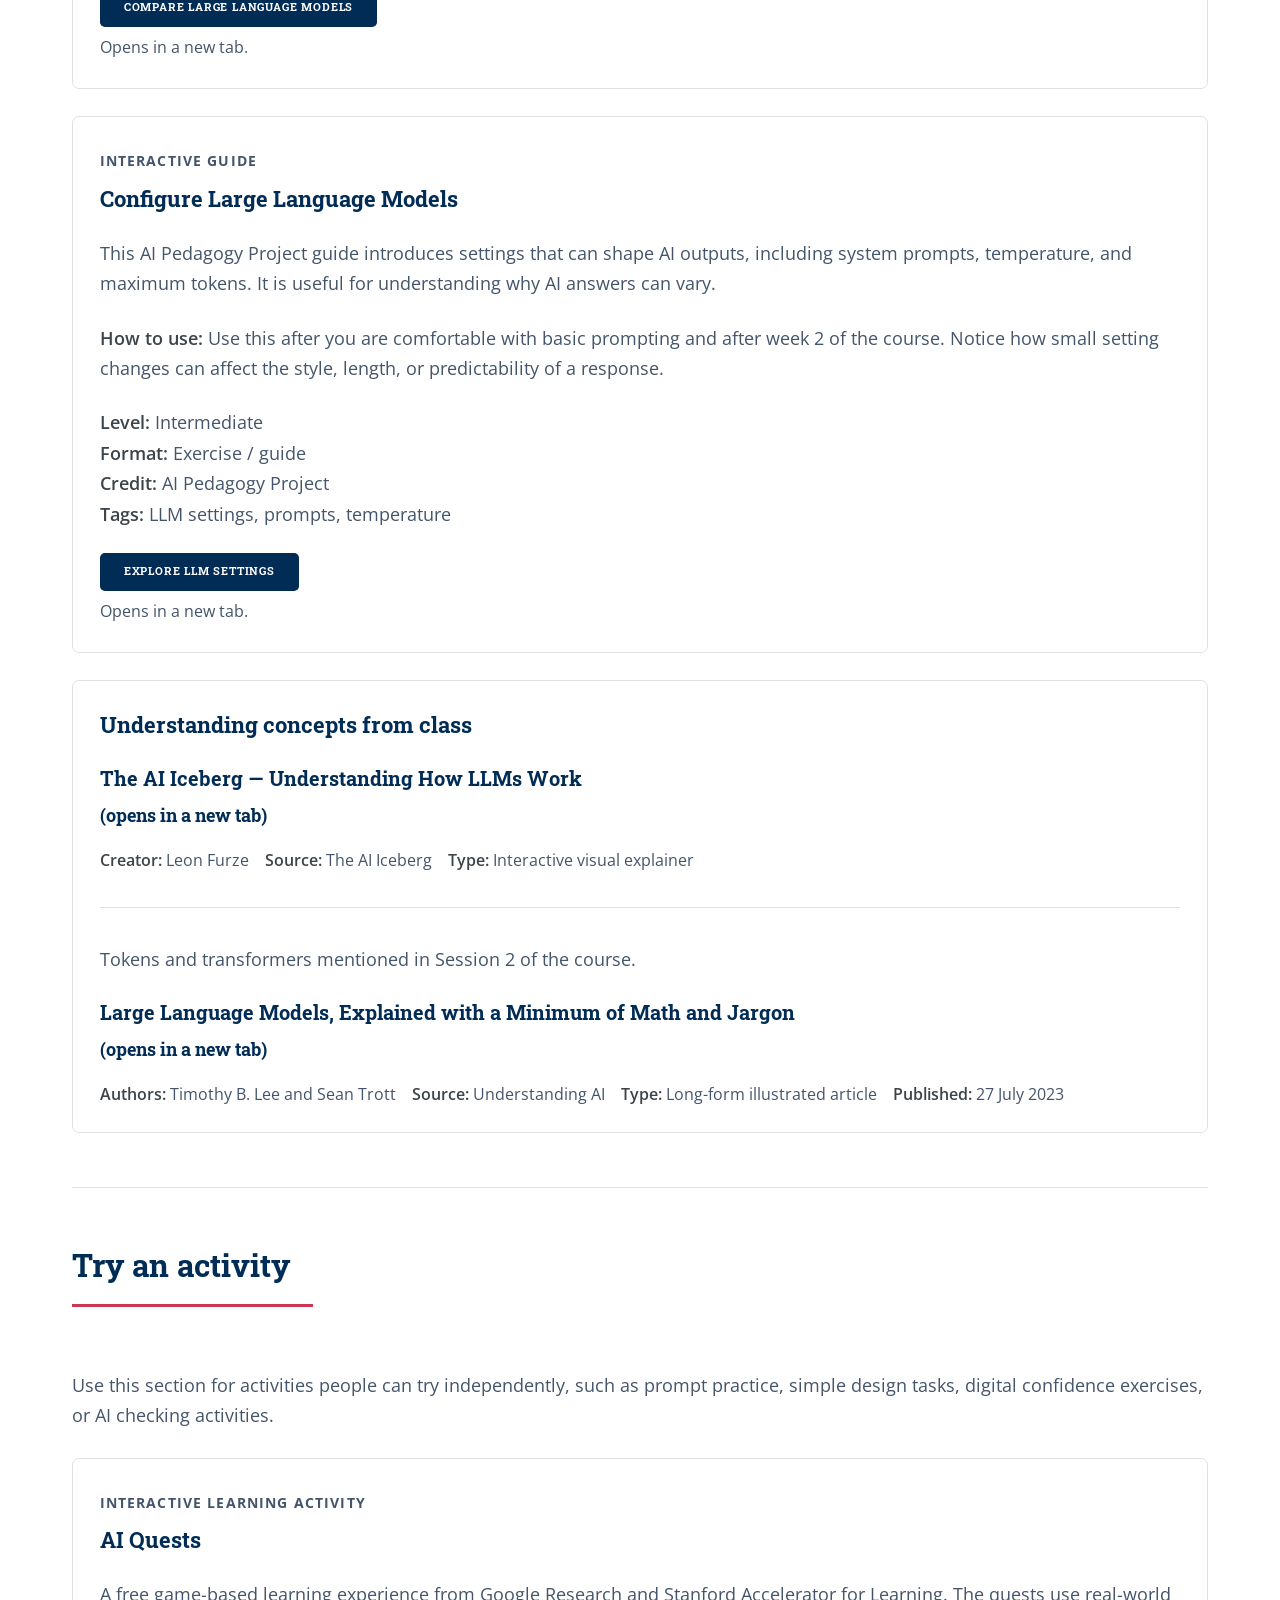
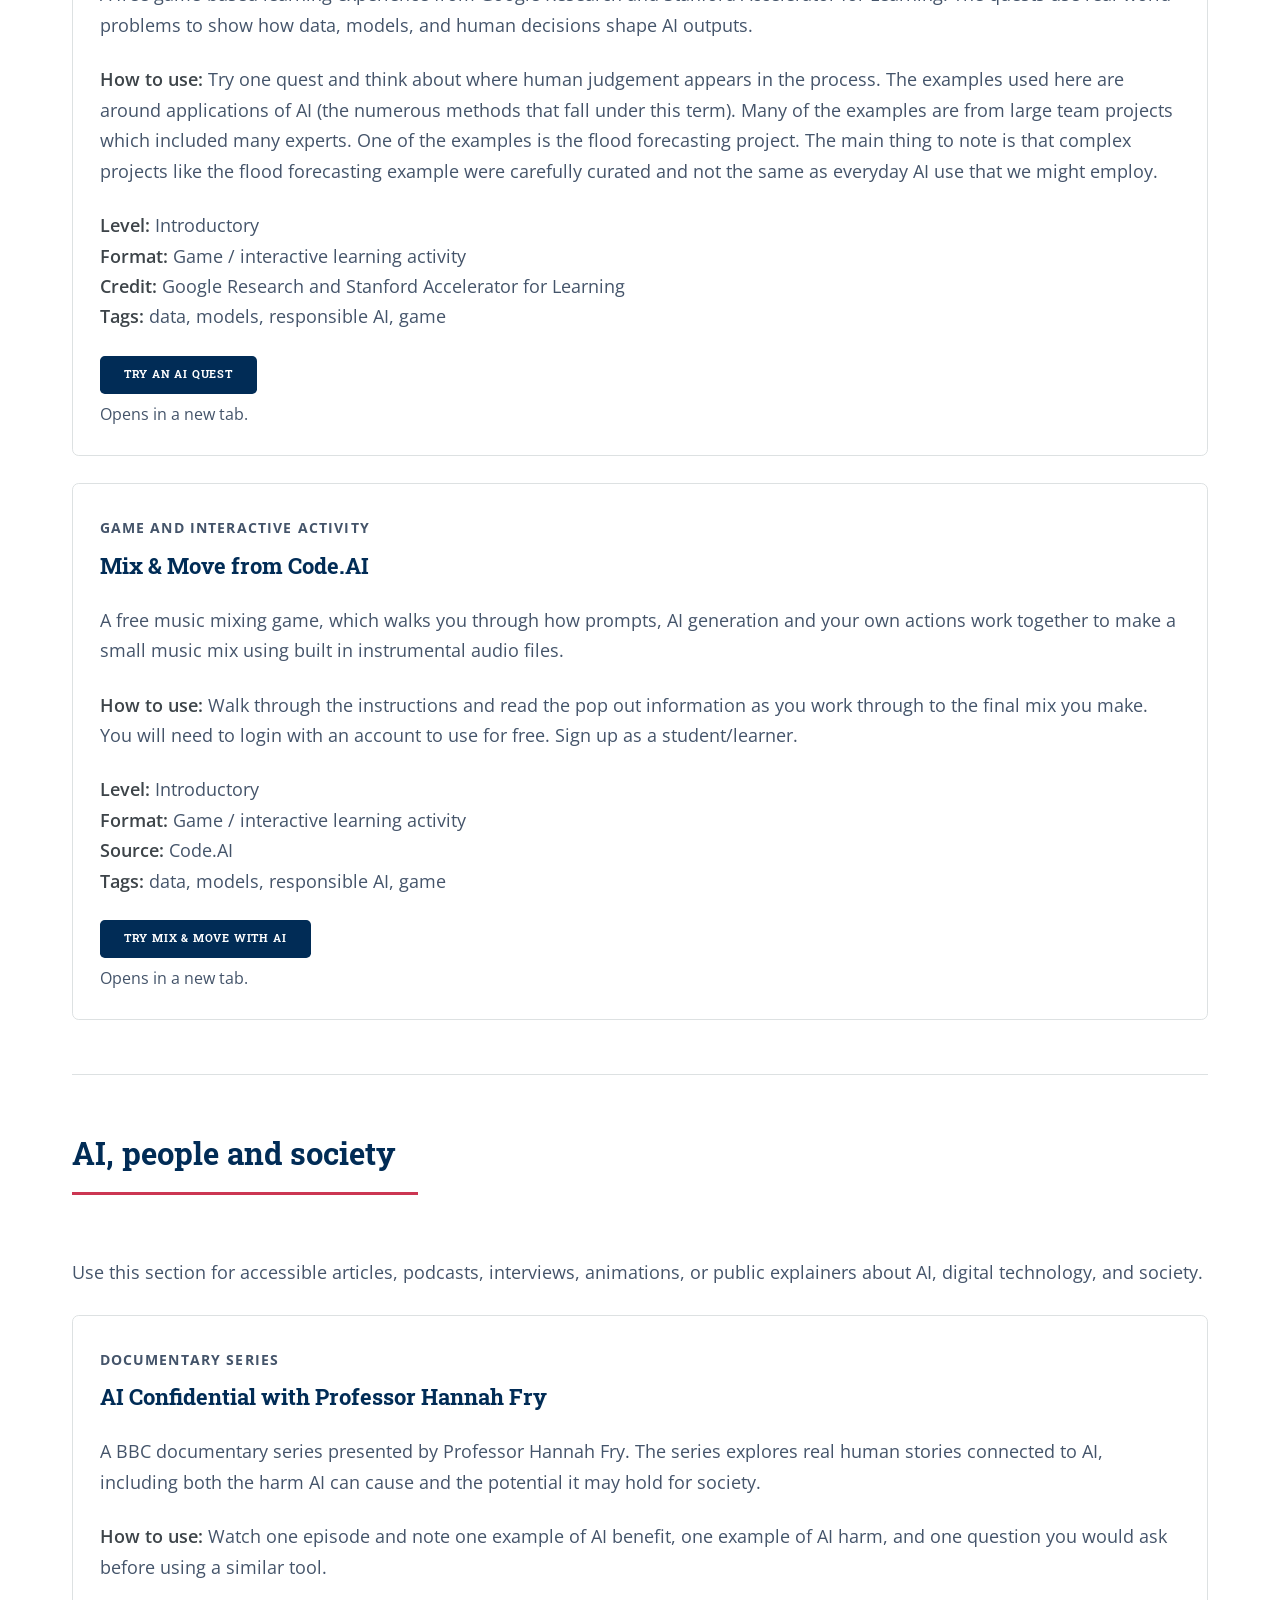
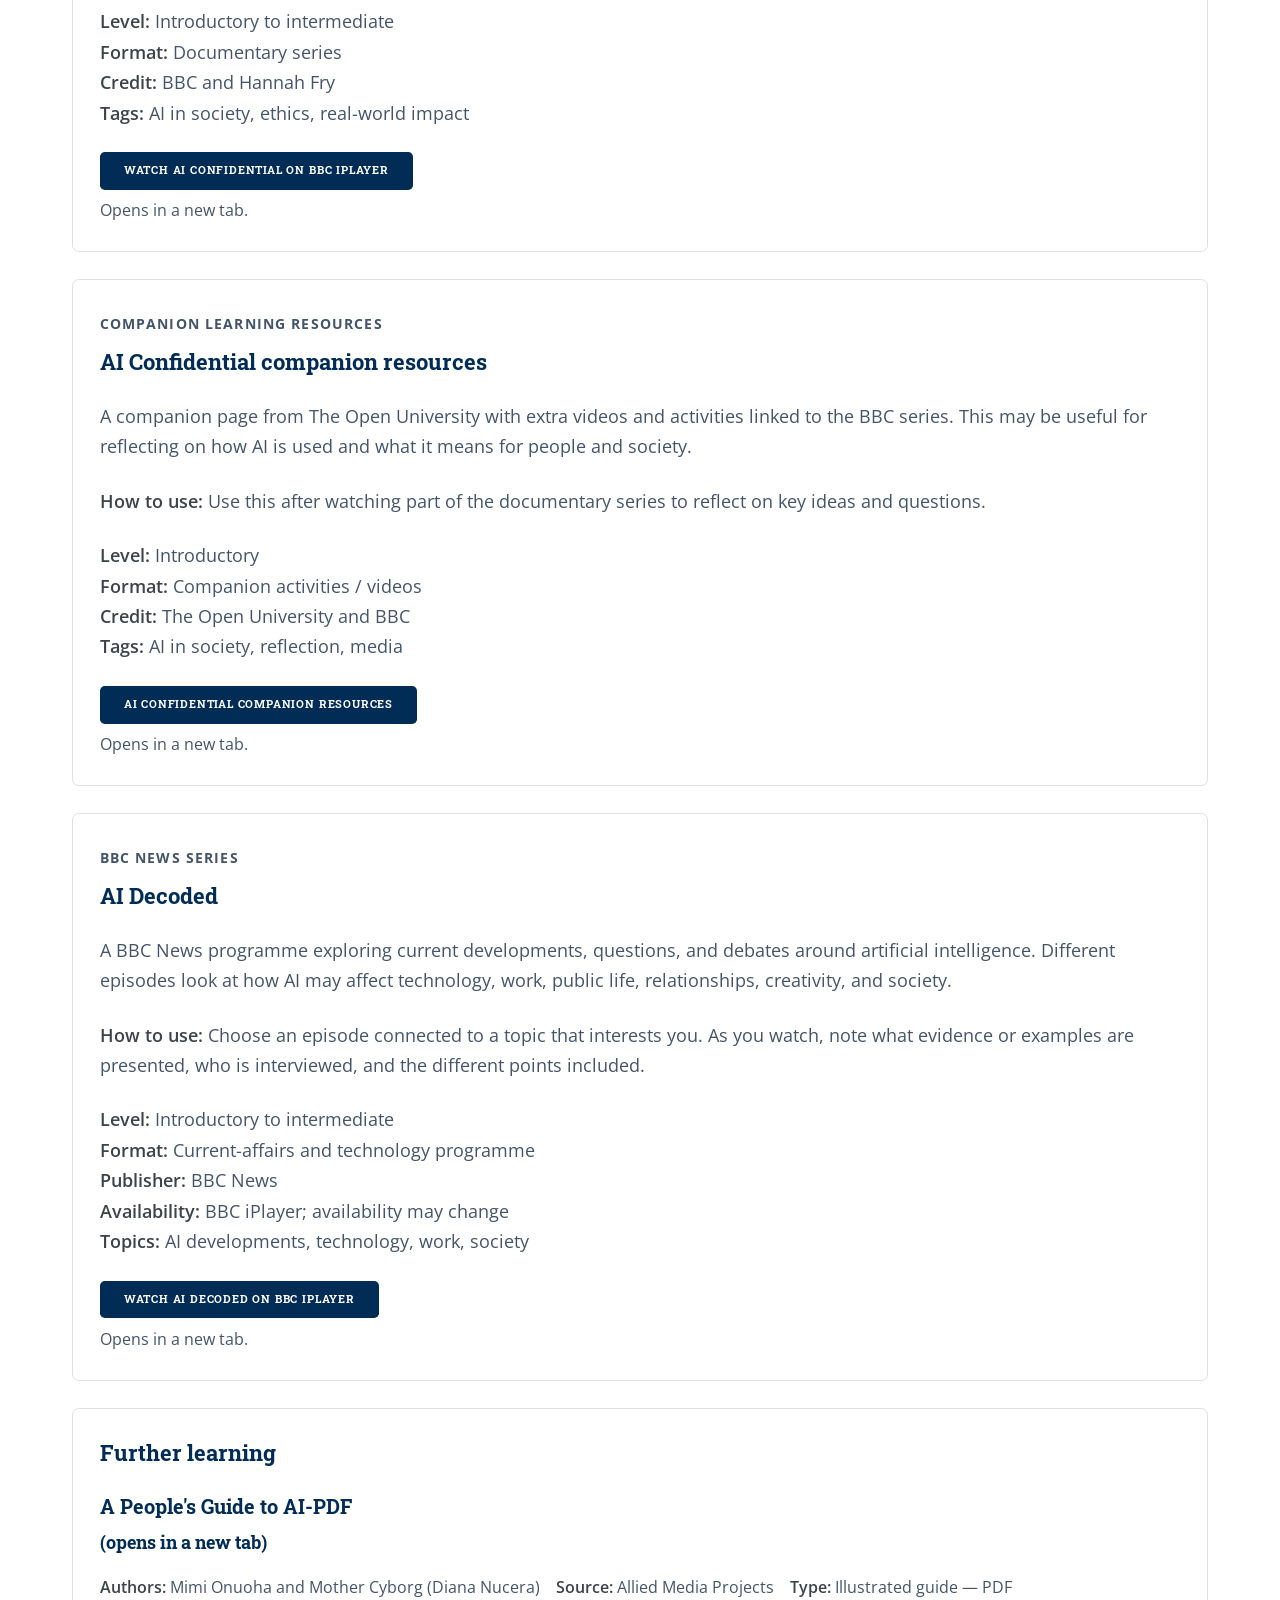
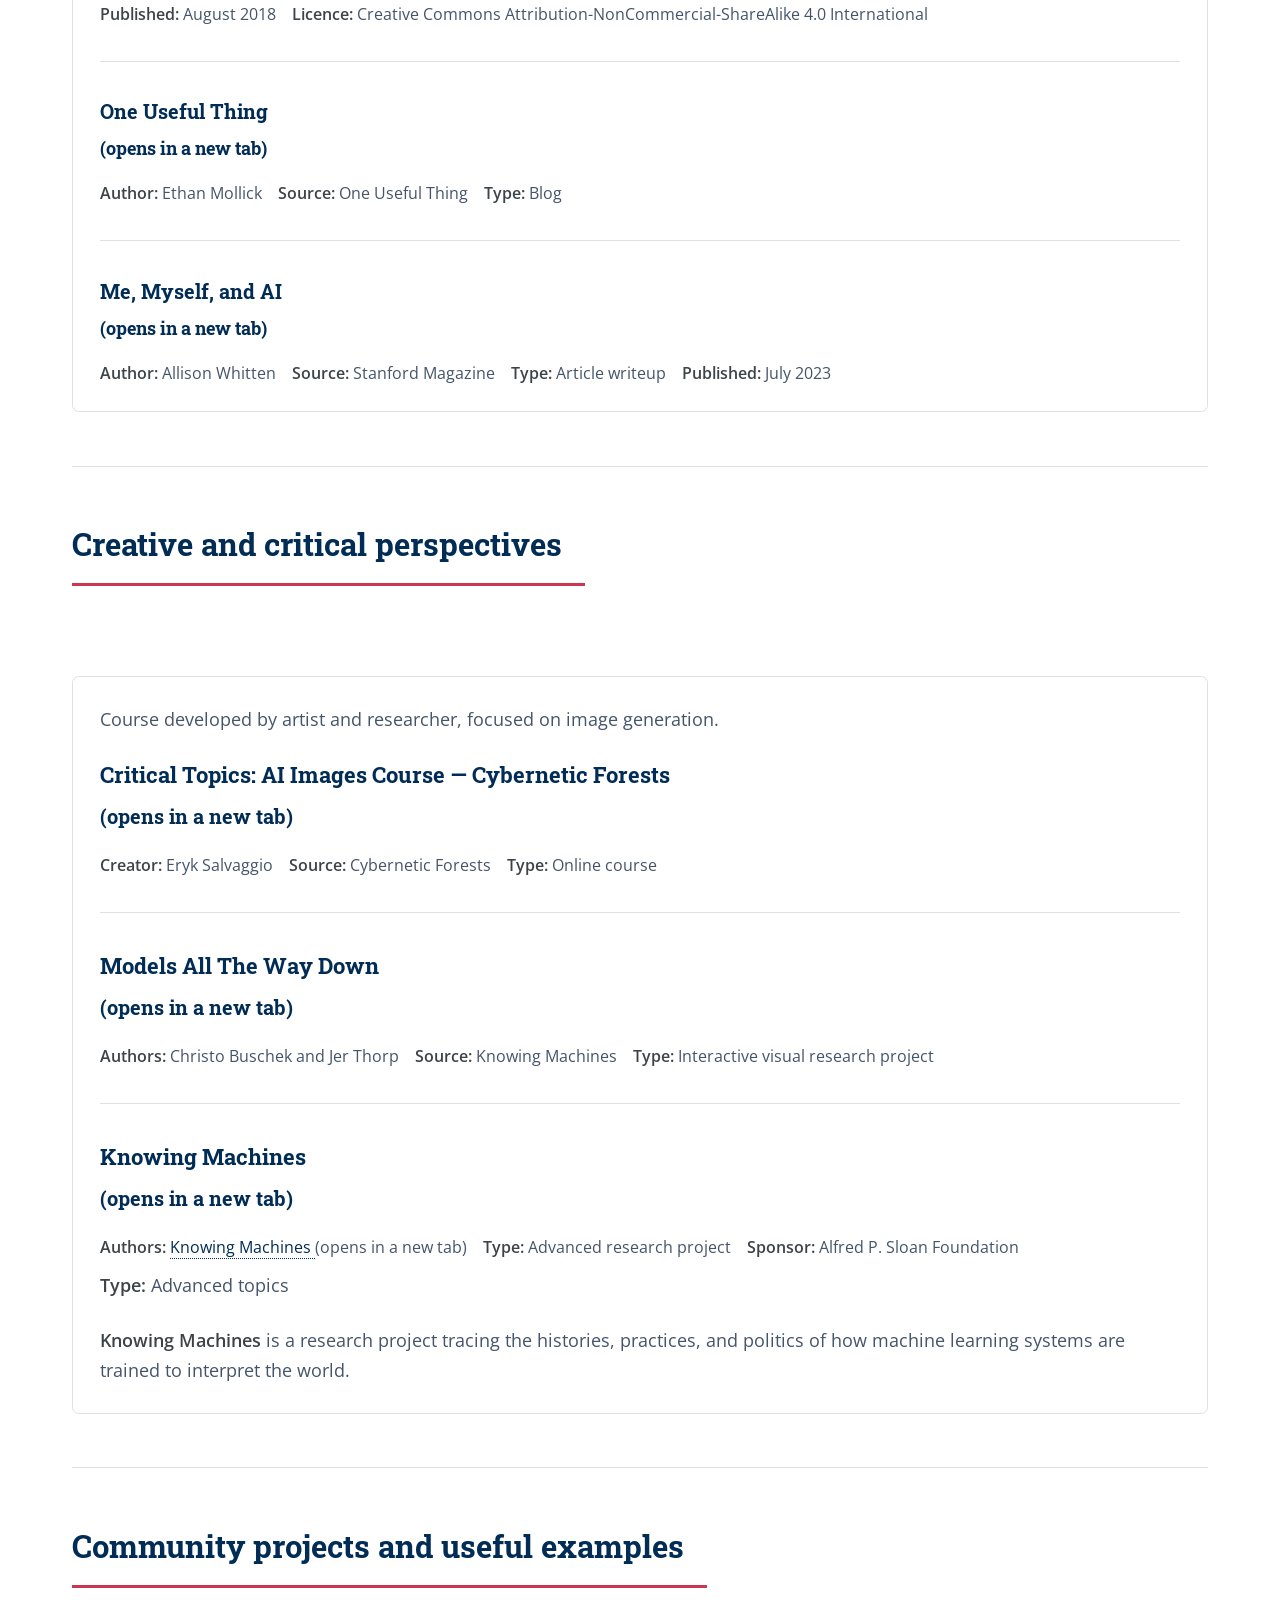
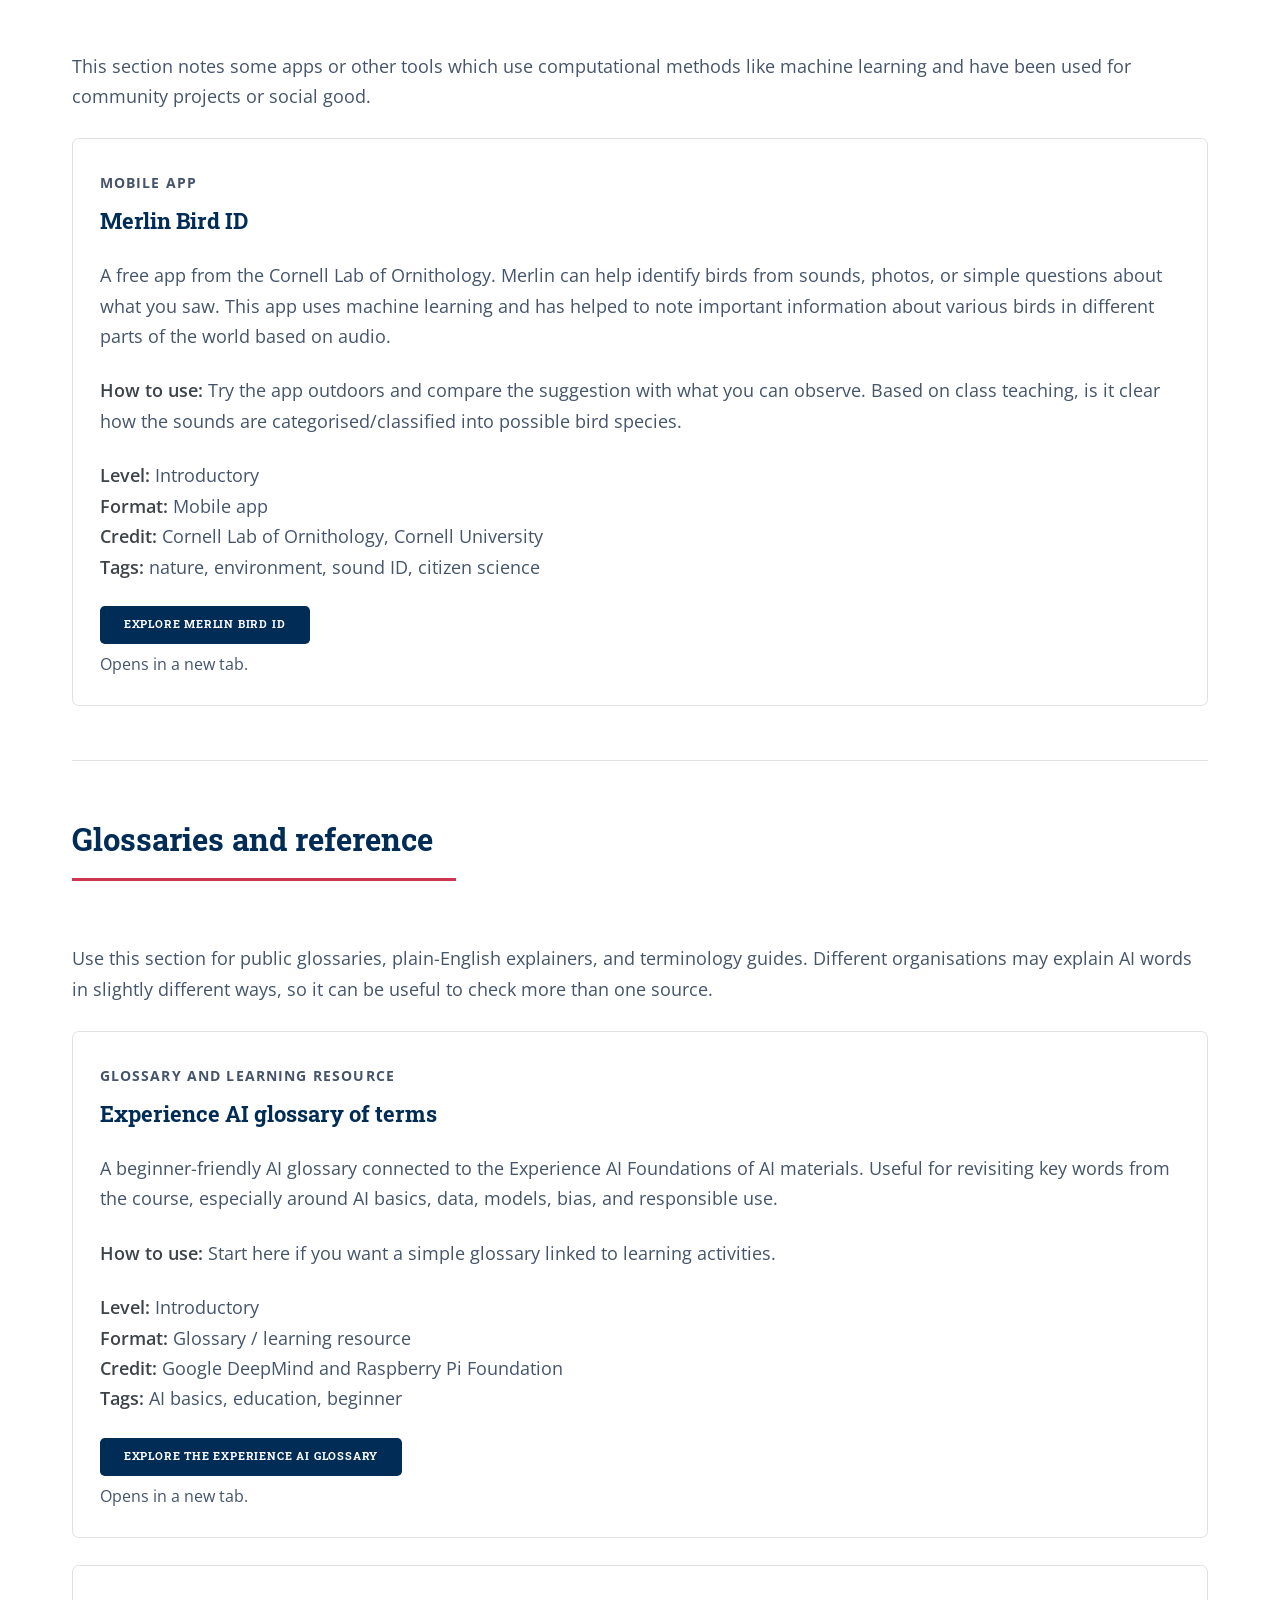
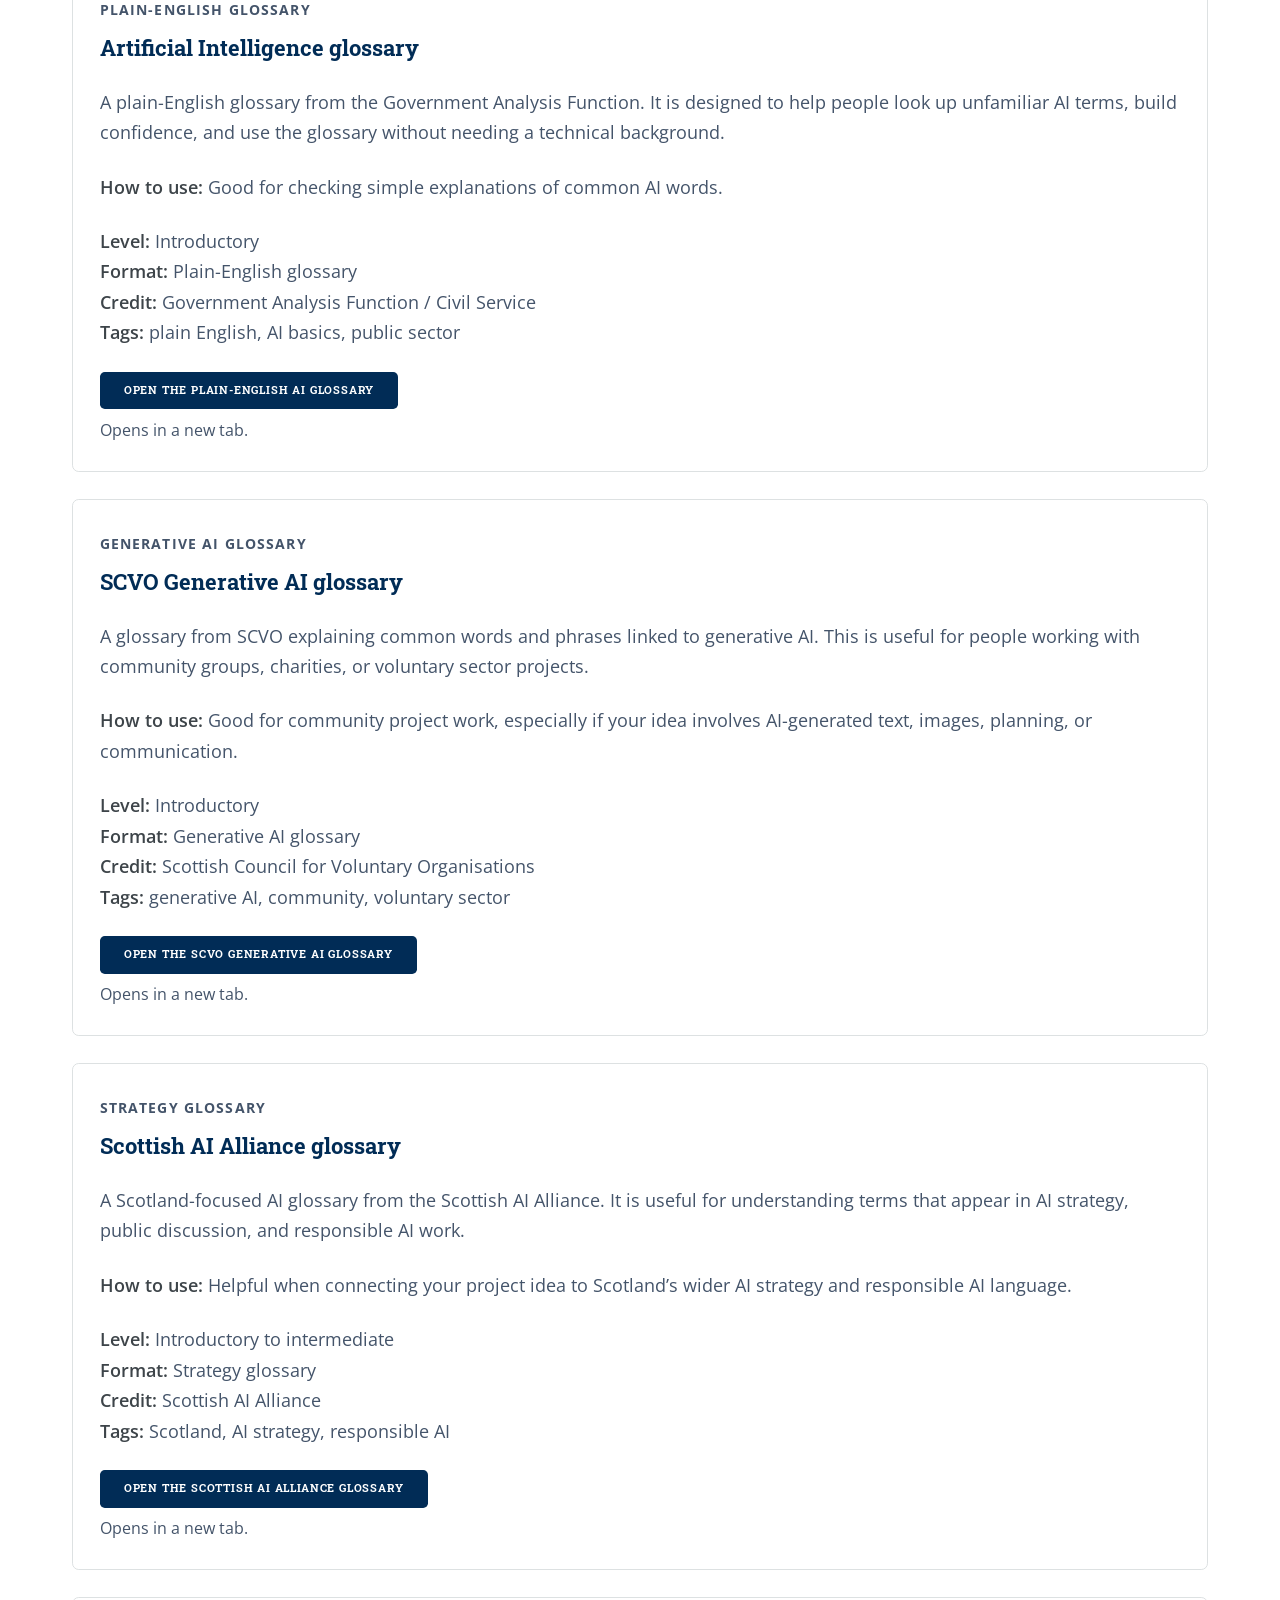
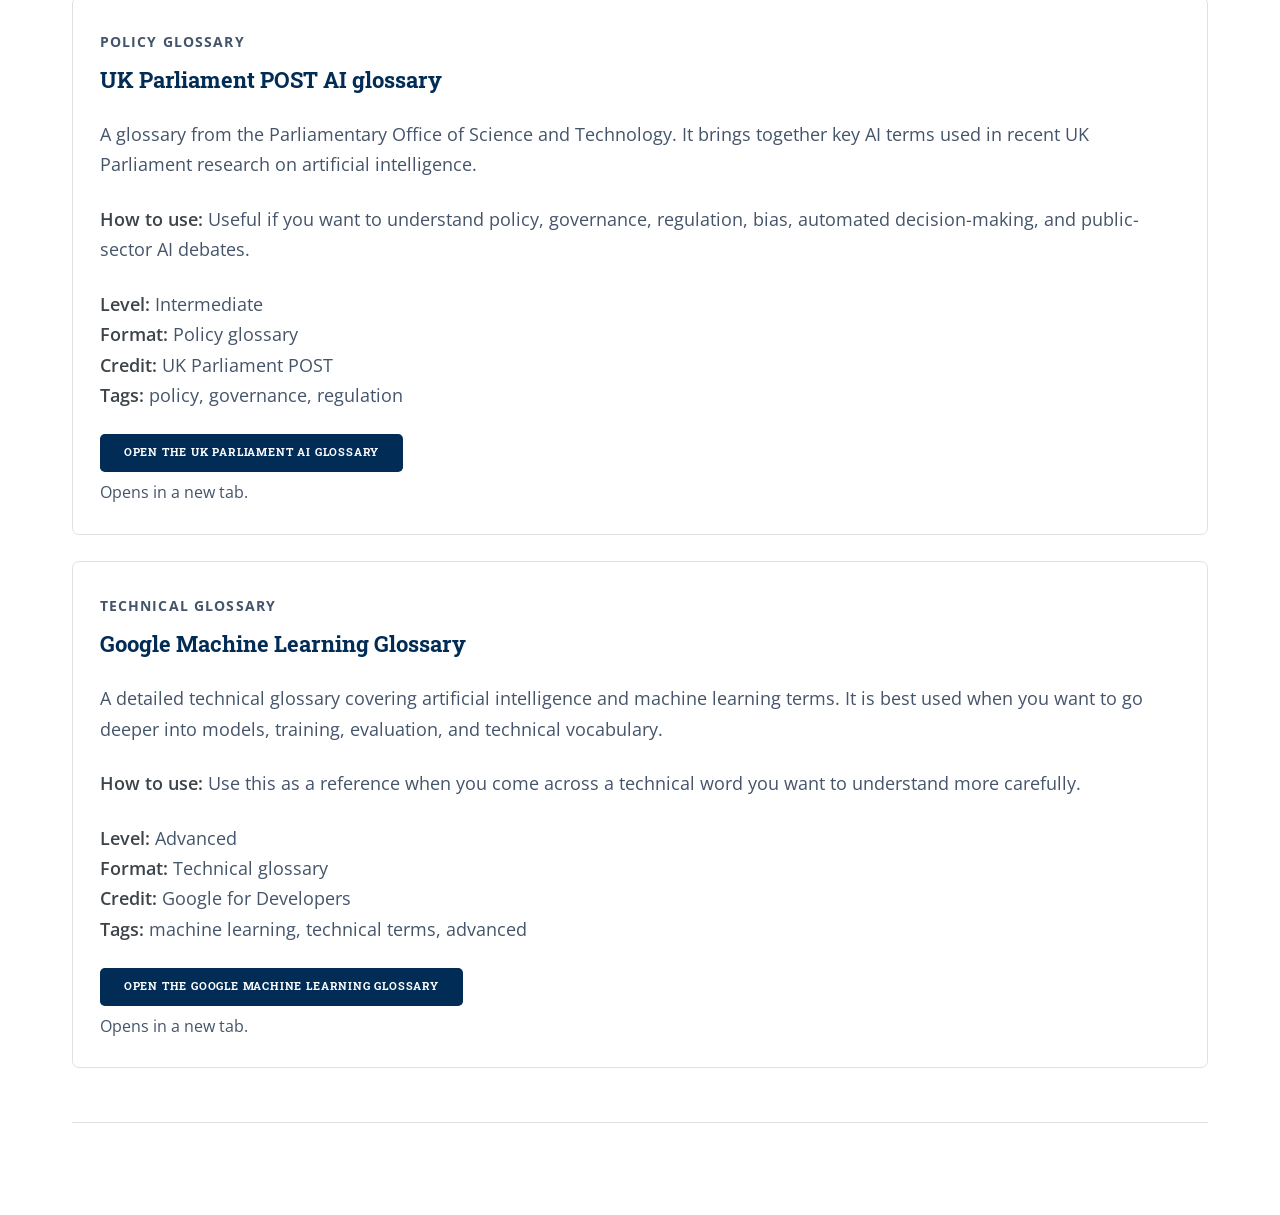
==== commit 46d3f17e: "added new links to resources/home page text edits refactored whole resource page to include extra li" ====
--- a/further_resources.html
+++ b/further_resources.html
@@ -64,6 +64,7 @@
 							<li><a href="#explore-how-ai-works">Explore how AI works</a></li>
 							<li><a href="#try-an-activity">Try an activity</a></li>
 							<li><a href="#ai-people-society">AI, people and society</a></li>
+							<li><a href="#creative-critical">Creative and critical perspectives</a></li>
 							<li><a href="#community-projects">Community projects and useful examples</a></li>
 							<li><a href="#glossaries-reference">Glossaries and reference</a></li>
 						</ul>
@@ -111,7 +112,10 @@
 										Start AI for Education Unit 1
 									</a>
 								</p>
-								<span class="new-tab-note" id="new-tab-note-1">Opens in a new tab.</span>
+
+								<span class="new-tab-note" id="new-tab-note-1">
+									Opens in a new tab.
+								</span>
 							</article>
 
 							<article class="box resource-card" data-level="introductory"
@@ -127,7 +131,7 @@
 
 								<p>
 									<strong>How to use:</strong> Good for revisiting the basics after Session 1 or
-									Session 2. No coding or technical background is needed.
+									Session 2. No technical background is needed.
 								</p>
 
 								<p>
@@ -143,7 +147,10 @@
 										Start the Living with AI course
 									</a>
 								</p>
-								<span class="new-tab-note" id="new-tab-note-2">Opens in a new tab.</span>
+
+								<span class="new-tab-note" id="new-tab-note-2">
+									Opens in a new tab.
+								</span>
 							</article>
 
 						</div>
@@ -190,7 +197,10 @@
 										Compare large language models
 									</a>
 								</p>
-								<span class="new-tab-note" id="new-tab-note-3">Opens in a new tab.</span>
+
+								<span class="new-tab-note" id="new-tab-note-3">
+									Opens in a new tab.
+								</span>
 							</article>
 
 							<article class="box resource-card" data-level="intermediate"
@@ -223,7 +233,52 @@
 										Explore LLM settings
 									</a>
 								</p>
-								<span class="new-tab-note" id="new-tab-note-4">Opens in a new tab.</span>
+
+								<span class="new-tab-note" id="new-tab-note-4">
+									Opens in a new tab.
+								</span>
+							</article>
+
+							<article class="box resource-card">
+								<h3>Understanding concepts from class</h3>
+
+								<div class="grouped-resource-item">
+									<h4>
+										<a href="https://iceberg.leonfurze.com/" target="_blank"
+											rel="noopener noreferrer">
+											<cite>The AI Iceberg — Understanding How LLMs Work</cite>
+										</a>
+										<span class="new-tab-note">(opens in a new tab)</span>
+									</h4>
+
+									<p class="compact-resource-meta-line">
+										<span><strong>Creator:</strong> Leon Furze</span>
+										<span><strong>Source:</strong> The AI Iceberg</span>
+										<span><strong>Type:</strong> Interactive visual explainer</span>
+									</p>
+								</div>
+
+								<hr />
+
+								<div class="grouped-resource-item">
+									<p>Tokens and transformers mentioned in Session 2 of the course.</p>
+
+									<h4>
+										<a href="https://www.understandingai.org/p/large-language-models-explained-with"
+											target="_blank" rel="noopener noreferrer">
+											<cite>Large Language Models, Explained with a Minimum of Math and
+												Jargon</cite>
+										</a>
+										<span class="new-tab-note">(opens in a new tab)</span>
+									</h4>
+
+									<p class="compact-resource-meta-line">
+										<span><strong>Authors:</strong> Timothy B. Lee and Sean Trott</span>
+										<span><strong>Source:</strong> Understanding AI</span>
+										<span><strong>Type:</strong> Long-form illustrated article</span>
+										<span><strong>Published:</strong> 27 July 2023</span>
+									</p>
+								</div>
 							</article>
 
 						</div>
@@ -276,7 +331,10 @@
 										Try an AI Quest
 									</a>
 								</p>
-								<span class="new-tab-note" id="new-tab-note-5">Opens in a new tab.</span>
+
+								<span class="new-tab-note" id="new-tab-note-5">
+									Opens in a new tab.
+								</span>
 							</article>
 
 							<article class="box resource-card" data-level="introductory"
@@ -310,7 +368,10 @@
 										Try Mix &amp; Move with AI
 									</a>
 								</p>
-								<span class="new-tab-note" id="new-tab-note-6">Opens in a new tab.</span>
+
+								<span class="new-tab-note" id="new-tab-note-6">
+									Opens in a new tab.
+								</span>
 							</article>
 
 						</div>
@@ -358,7 +419,10 @@
 										Watch AI Confidential on BBC iPlayer
 									</a>
 								</p>
-								<span class="new-tab-note" id="new-tab-note-7">Opens in a new tab.</span>
+
+								<span class="new-tab-note" id="new-tab-note-7">
+									Opens in a new tab.
+								</span>
 							</article>
 
 							<article class="box resource-card" data-level="introductory"
@@ -387,10 +451,13 @@
 								<p class="resource-action">
 									<a href="https://connect.open.ac.uk/aiwithhannahfry/" class="button small"
 										target="_blank" rel="noopener noreferrer" aria-describedby="new-tab-note-8">
-										Explore the AI Confidential companion resources
-									</a>
-								</p>
-								<span class="new-tab-note" id="new-tab-note-8">Opens in a new tab.</span>
+										AI Confidential companion resources
+									</a>
+								</p>
+
+								<span class="new-tab-note" id="new-tab-note-8">
+									Opens in a new tab.
+								</span>
 							</article>
 
 							<article class="box resource-card" data-level="introductory"
@@ -434,6 +501,156 @@
 								</span>
 
 							</article>
+
+							<article class="box resource-card">
+								<h3>Further learning</h3>
+
+								<div class="grouped-resource-item">
+									<h4>
+										<a href="https://alliedmedia.org/wp-content/uploads/2020/09/peoples-guide-ai.pdf"
+											target="_blank" rel="noopener noreferrer">
+											<cite>A People's Guide to AI-PDF</cite>
+										</a>
+										<span class="new-tab-note">(opens in a new tab)</span>
+									</h4>
+
+									<p class="compact-resource-meta-line">
+										<span><strong>Authors:</strong> Mimi Onuoha and Mother Cyborg (Diana
+											Nucera)</span>
+										<span><strong>Source:</strong> Allied Media Projects</span>
+										<span><strong>Type:</strong> Illustrated guide — PDF</span>
+										<span><strong>Published:</strong> August 2018</span>
+										<span><strong>Licence:</strong> Creative Commons
+											Attribution-NonCommercial-ShareAlike 4.0 International</span>
+									</p>
+								</div>
+
+								<hr />
+
+								<div class="grouped-resource-item">
+									<h4>
+										<a href="https://www.oneusefulthing.org/" target="_blank"
+											rel="noopener noreferrer">
+											<cite>One Useful Thing</cite>
+										</a>
+										<span class="new-tab-note">(opens in a new tab)</span>
+									</h4>
+
+									<p class="compact-resource-meta-line">
+										<span><strong>Author:</strong> Ethan Mollick</span>
+										<span><strong>Source:</strong> One Useful Thing</span>
+										<span><strong>Type:</strong> Blog</span>
+									</p>
+								</div>
+
+								<hr />
+
+								<div class="grouped-resource-item">
+									<h4>
+										<a href="https://stanfordmag.org/contents/me-myself-and-ai" target="_blank"
+											rel="noopener noreferrer">
+											<cite>Me, Myself, and AI</cite>
+										</a>
+										<span class="new-tab-note">(opens in a new tab)</span>
+									</h4>
+
+									<p class="compact-resource-meta-line">
+										<span><strong>Author:</strong> Allison Whitten</span>
+										<span><strong>Source:</strong> Stanford Magazine</span>
+										<span><strong>Type:</strong> Article writeup</span>
+										<span><strong>Published:</strong> July 2023</span>
+									</p>
+								</div>
+							</article>
+
+						</div>
+					</section>
+
+					<hr class="major" />
+
+					<section class="resource-section" id="creative-critical">
+						<header class="major">
+							<h2>Creative and critical perspectives</h2>
+						</header>
+
+						<div class="resource-list">
+
+							<article class="box resource-card">
+
+								<div class="grouped-resource-item">
+									<p>Course developed by artist and researcher, focused on image generation.</p>
+
+									<h3>
+										<a href="https://www.cyberneticforests.com/ai-images" target="_blank"
+											rel="noopener noreferrer">
+											<cite>Critical Topics: AI Images Course — Cybernetic Forests</cite>
+										</a>
+										<span class="new-tab-note">(opens in a new tab)</span>
+									</h3>
+
+									<p class="compact-resource-meta-line">
+										<span><strong>Creator:</strong> Eryk Salvaggio</span>
+										<span><strong>Source:</strong> Cybernetic Forests</span>
+										<span><strong>Type:</strong> Online course</span>
+									</p>
+								</div>
+
+								<hr />
+
+								<div class="grouped-resource-item">
+									<h3>
+										<a href="https://knowingmachines.org/models-all-the-way#section2"
+											target="_blank" rel="noopener noreferrer">
+											<cite>Models All The Way Down</cite>
+										</a>
+										<span class="new-tab-note">(opens in a new tab)</span>
+									</h3>
+
+									<p class="compact-resource-meta-line">
+										<span><strong>Authors:</strong> Christo Buschek and Jer Thorp</span>
+										<span><strong>Source:</strong> Knowing Machines</span>
+										<span><strong>Type:</strong> Interactive visual research project</span>
+									</p>
+								</div>
+
+								<hr />
+
+								<div class="grouped-resource-item">
+									<h3>
+										<a href="https://knowingmachines.org/" target="_blank"
+											rel="noopener noreferrer">
+											<cite>Knowing Machines</cite>
+										</a>
+										<span class="new-tab-note">(opens in a new tab)</span>
+									</h3>
+
+									<p class="compact-resource-meta-line">
+										<span><strong>Authors:</strong>
+											<a href="https://knowingmachines.org/about#TEAM" target="_blank"
+												rel="noopener noreferrer">
+												Knowing Machines
+											</a>
+											<span class="new-tab-text">(opens in a new tab)</span>
+										</span>
+
+										<span><strong>Type:</strong> Advanced research project</span>
+
+										<span><strong>Sponsor:</strong> Alfred P. Sloan Foundation</span>
+									</p>
+
+									<span><strong>Type:</strong> Advanced topics</span>
+									</p>
+
+									<p>
+										<strong>Knowing Machines</strong> is a research project tracing the histories,
+										practices, and politics of how machine learning systems are trained to interpret
+										the world.
+									</p>
+								</div>
+
+							</article>
+
+						</div>
 					</section>
 
 					<hr class="major" />
@@ -464,7 +681,7 @@
 								<p>
 									<strong>How to use:</strong> Try the app outdoors and compare the suggestion with
 									what you can observe. Based on class teaching, is it clear how the sounds are
-									categorised/classified into possible bird species?
+									categorised/classified into possible bird species.
 								</p>
 
 								<p>
@@ -480,7 +697,10 @@
 										Explore Merlin Bird ID
 									</a>
 								</p>
-								<span class="new-tab-note" id="new-tab-note-12">Opens in a new tab.</span>
+
+								<span class="new-tab-note" id="new-tab-note-12">
+									Opens in a new tab.
+								</span>
 							</article>
 
 						</div>
@@ -528,7 +748,10 @@
 										Explore the Experience AI glossary
 									</a>
 								</p>
-								<span class="new-tab-note" id="new-tab-note-13">Opens in a new tab.</span>
+
+								<span class="new-tab-note" id="new-tab-note-13">
+									Opens in a new tab.
+								</span>
 							</article>
 
 							<article class="box resource-card" data-level="introductory"
@@ -561,7 +784,10 @@
 										Open the plain-English AI glossary
 									</a>
 								</p>
-								<span class="new-tab-note" id="new-tab-note-14">Opens in a new tab.</span>
+
+								<span class="new-tab-note" id="new-tab-note-14">
+									Opens in a new tab.
+								</span>
 							</article>
 
 							<article class="box resource-card" data-level="introductory"
@@ -593,7 +819,10 @@
 										Open the SCVO generative AI glossary
 									</a>
 								</p>
-								<span class="new-tab-note" id="new-tab-note-15">Opens in a new tab.</span>
+
+								<span class="new-tab-note" id="new-tab-note-15">
+									Opens in a new tab.
+								</span>
 							</article>
 
 							<article class="box resource-card" data-level="introductory"
@@ -625,7 +854,10 @@
 										Open the Scottish AI Alliance glossary
 									</a>
 								</p>
-								<span class="new-tab-note" id="new-tab-note-16">Opens in a new tab.</span>
+
+								<span class="new-tab-note" id="new-tab-note-16">
+									Opens in a new tab.
+								</span>
 							</article>
 
 							<article class="box resource-card" data-level="intermediate"
@@ -658,7 +890,10 @@
 										Open the UK Parliament AI glossary
 									</a>
 								</p>
-								<span class="new-tab-note" id="new-tab-note-17">Opens in a new tab.</span>
+
+								<span class="new-tab-note" id="new-tab-note-17">
+									Opens in a new tab.
+								</span>
 							</article>
 
 							<article class="box resource-card" data-level="advanced"
@@ -691,7 +926,10 @@
 										Open the Google Machine Learning glossary
 									</a>
 								</p>
-								<span class="new-tab-note" id="new-tab-note-18">Opens in a new tab.</span>
+
+								<span class="new-tab-note" id="new-tab-note-18">
+									Opens in a new tab.
+								</span>
 							</article>
 
 						</div>
@@ -729,7 +967,7 @@
 
 						<li><a href="personal-project.html">Personal Project Build</a></li>
 						<li><a href="mini-challenge.html">Mini Challenge</a></li>
-						<li><a href="tool-guides.html">Setup Guides & Tools</a></li>
+						<li><a href="tool-guides.html">Setup Guides &amp; Tools</a></li>
 						<li><a href="further_resources.html">Further Resources</a></li>
 					</ul>
 				</nav>
--- a/assets/css/main.css
+++ b/assets/css/main.css
@@ -2956,7 +2956,7 @@
 
 
 /*
-   These declarations override the HTML5 UP template's
+   These  override the HTML5 UP template's
    fixed-height, single-line button presentation.
 */
 
@@ -3045,8 +3045,8 @@
 /* ---------------------------------------------------------
    Correct and incorrect answer states
 
-   These selectors are deliberately more specific than the
-   neutral answer rule above, so the state colours remain
+   These  are more specific than the
+   neutral answer rule above, so the state colours is
    visible after JavaScript disables the buttons.
    --------------------------------------------------------- */
 
@@ -3576,4 +3576,34 @@
 	.evidence-sort button.evidence-reset {
 		transition: none !important;
 	}
+}
+
+/* Compact metadata shown beneath secondary resource titles */
+
+.compact-resource-meta-line {
+	display: flex;
+	flex-wrap: wrap;
+	gap: 0.2rem 1rem;
+
+	max-width: 100%;
+	margin: 0.25rem 0 0.75rem 0;
+
+	font-size: 0.92em;
+	line-height: 1.4;
+}
+
+.compact-resource-meta-line span {
+	min-width: 0;
+	overflow-wrap: break-word;
+}
+
+@media screen and (max-width: 480px) {
+	.compact-resource-meta-line {
+		display: block;
+	}
+
+	.compact-resource-meta-line span {
+		display: block;
+		margin-bottom: 0.2rem;
+	}
 }
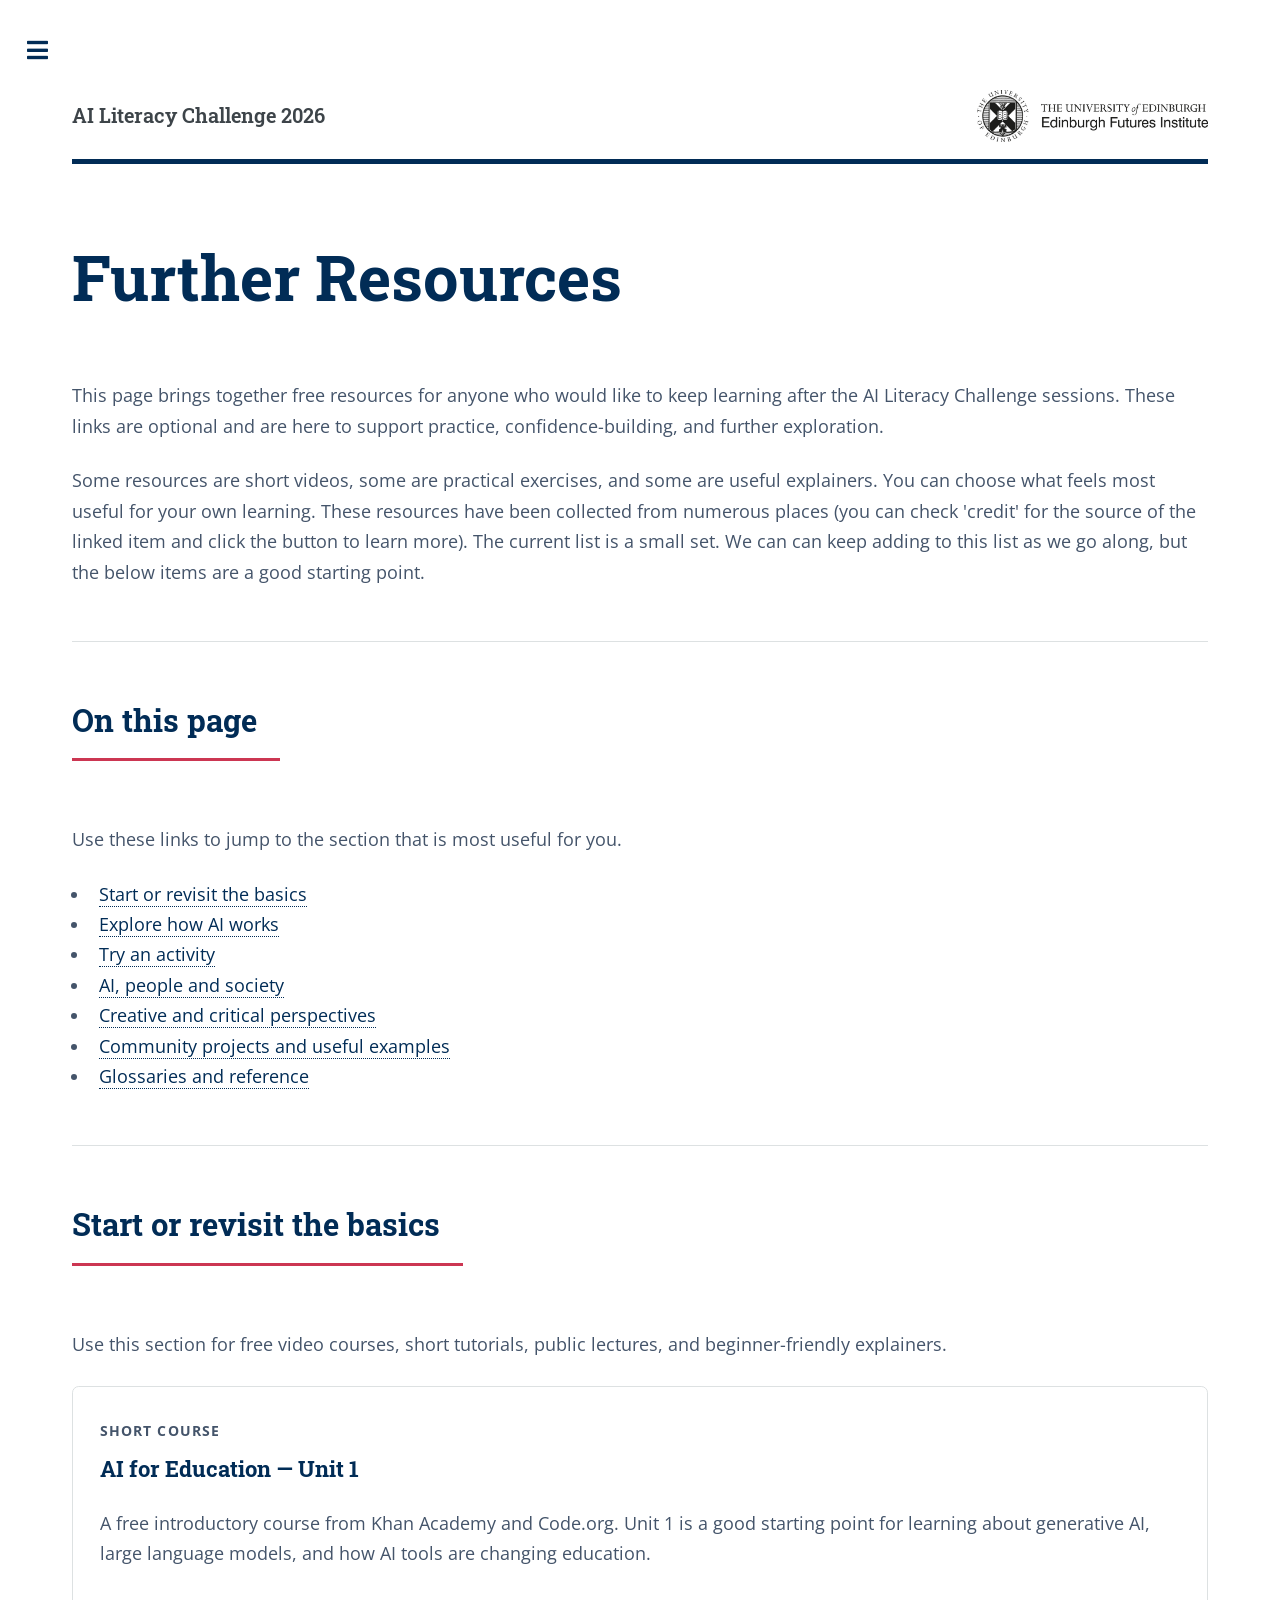
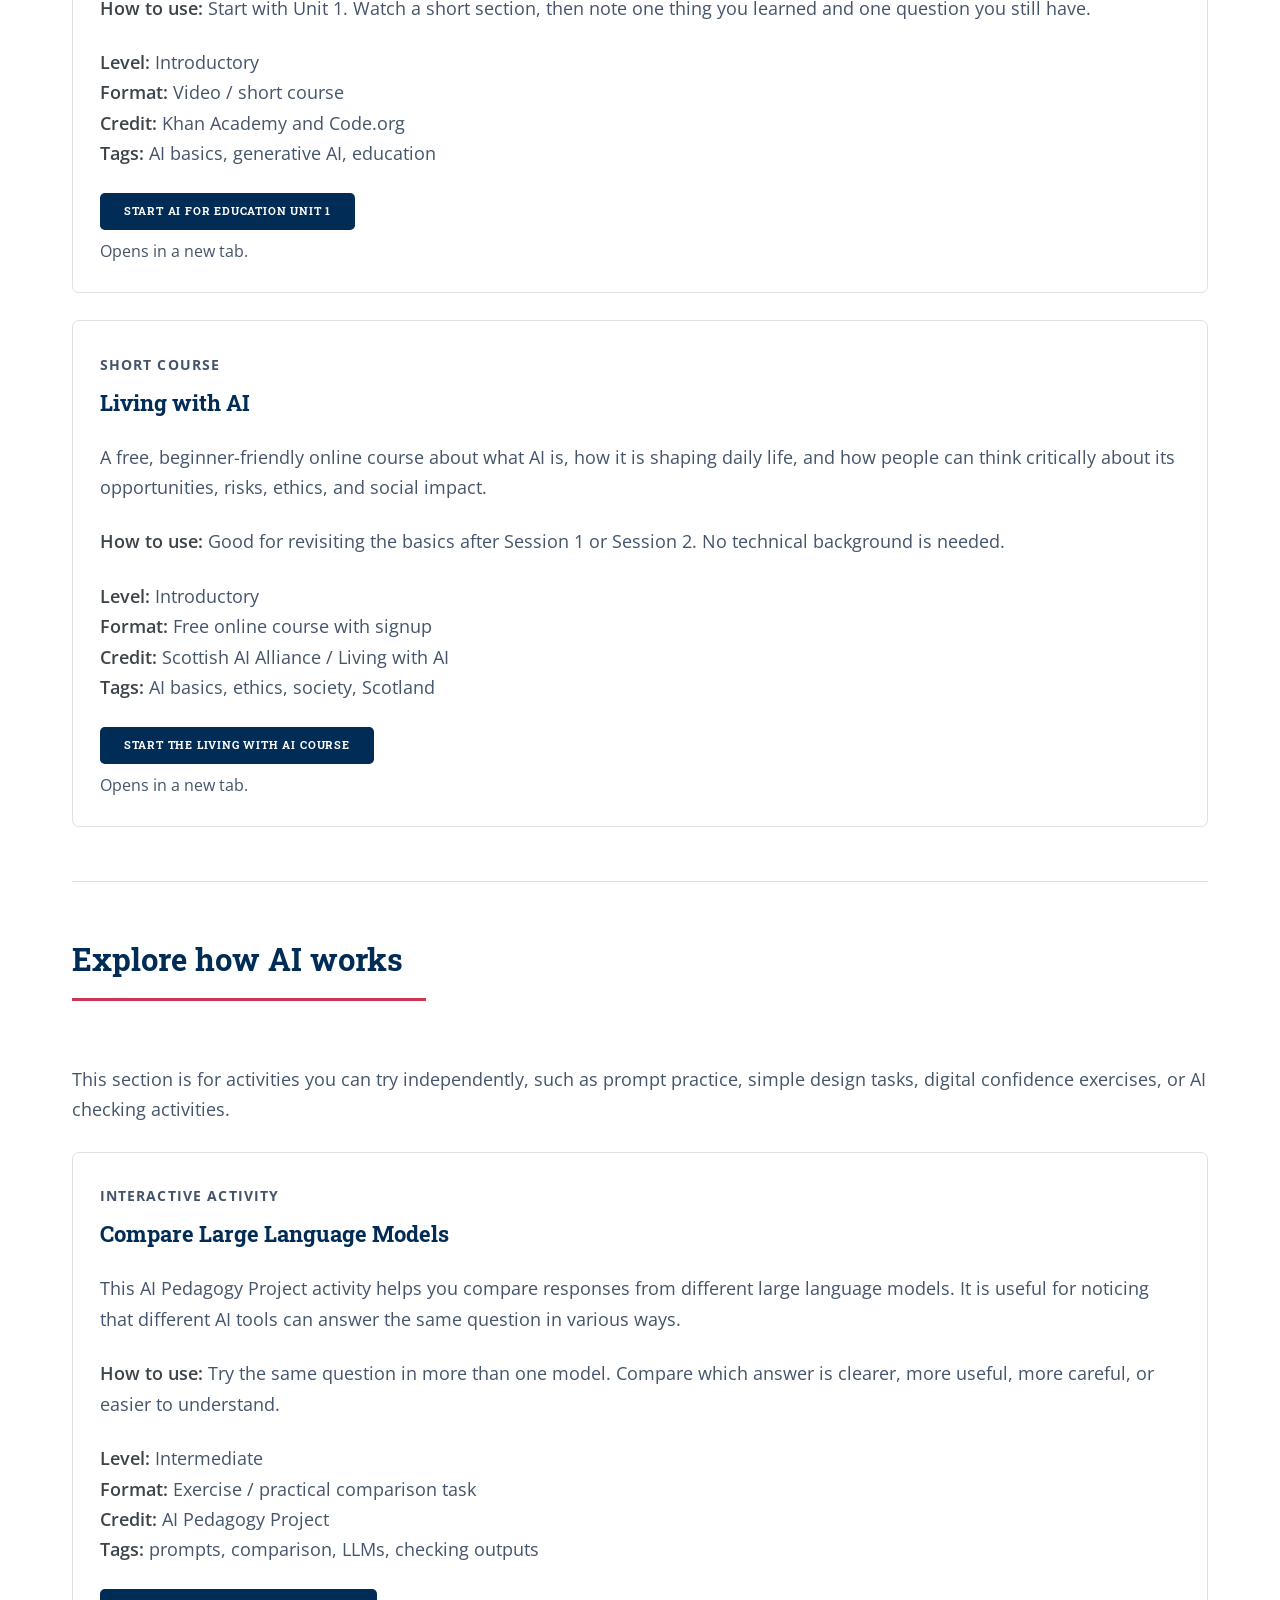
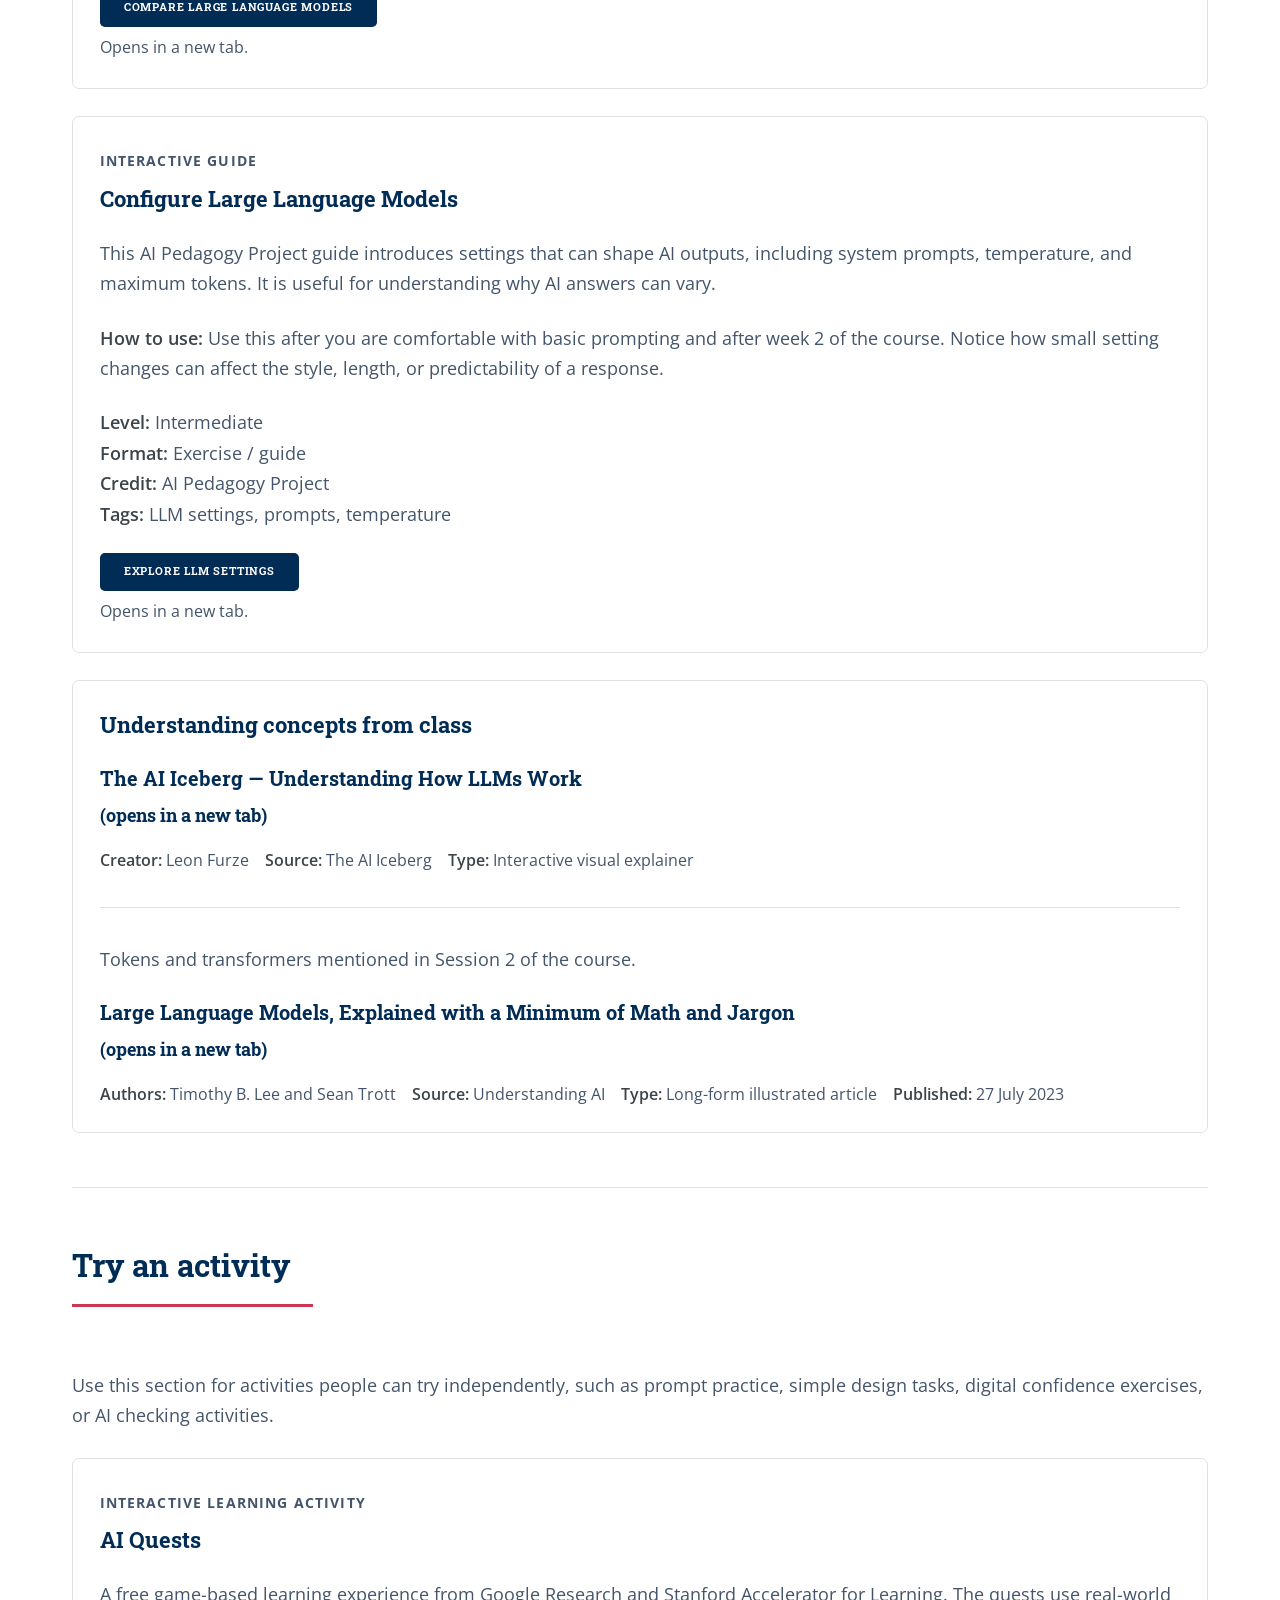
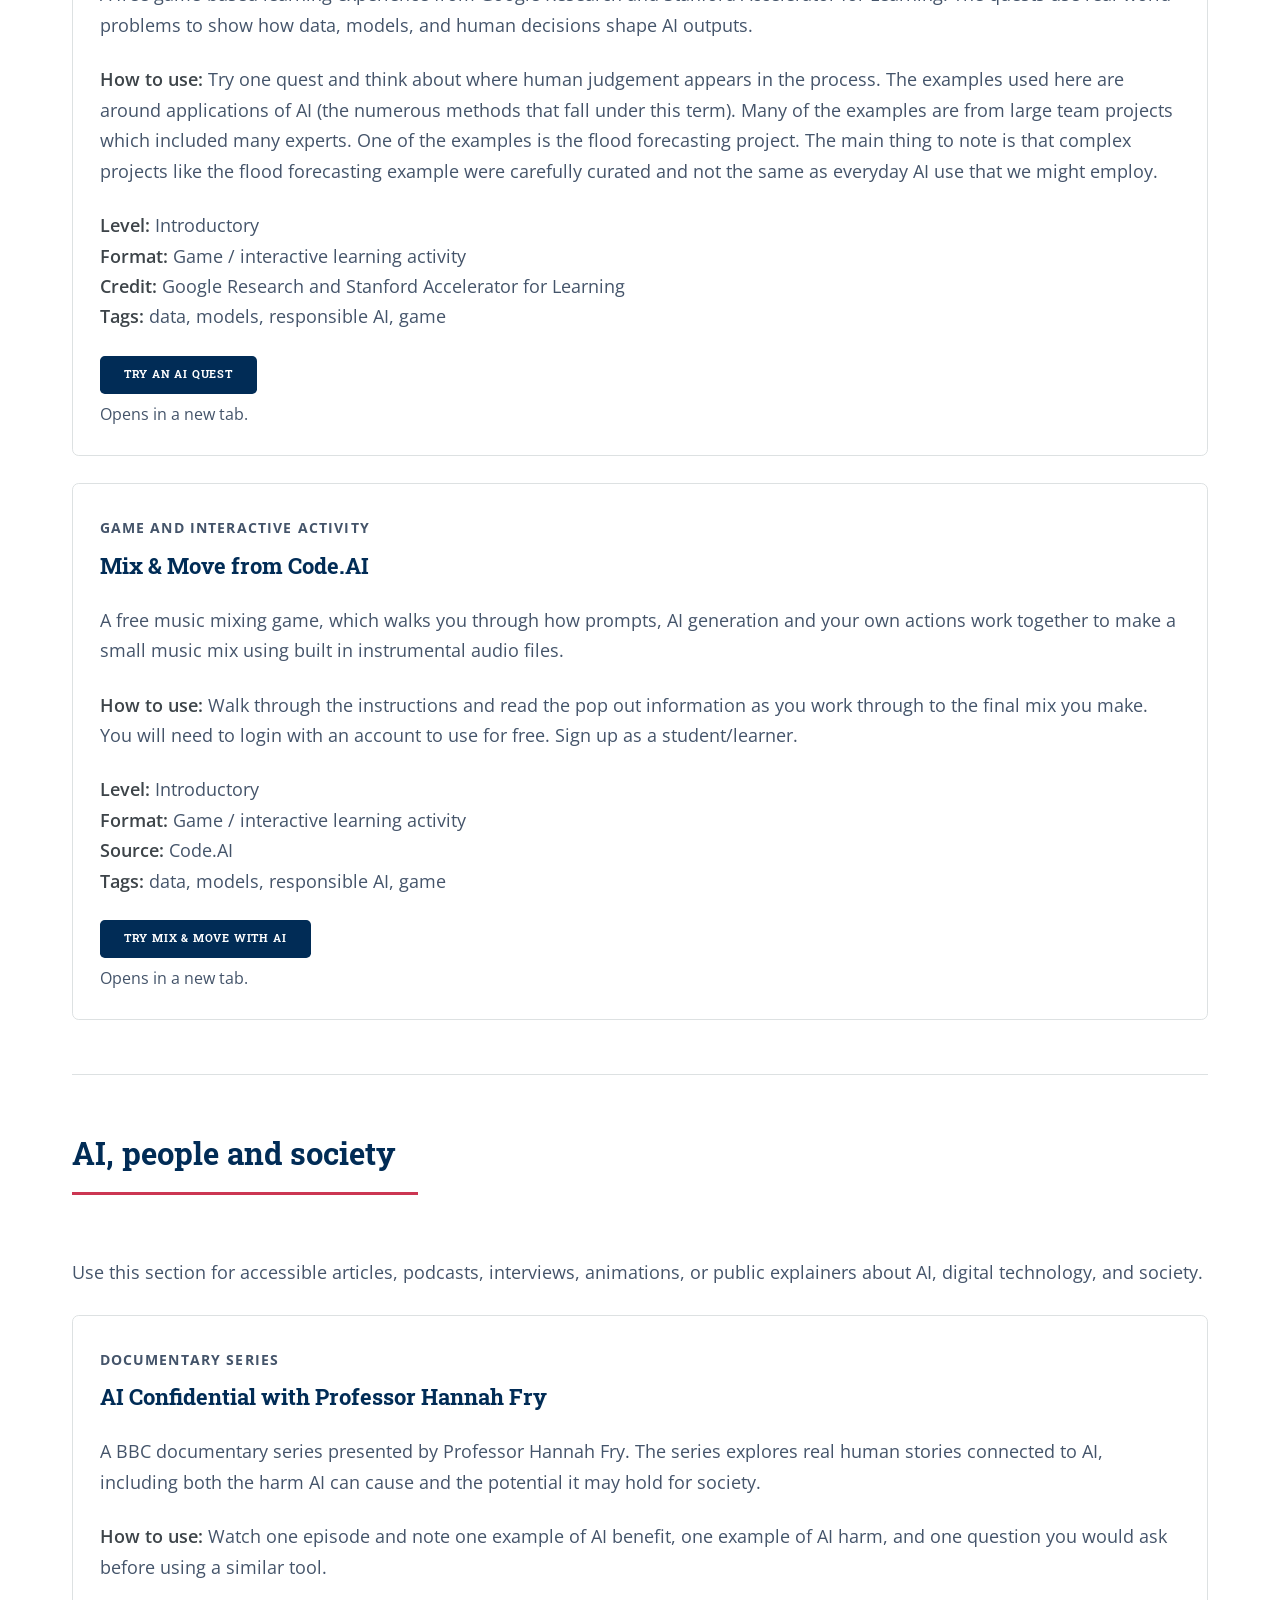
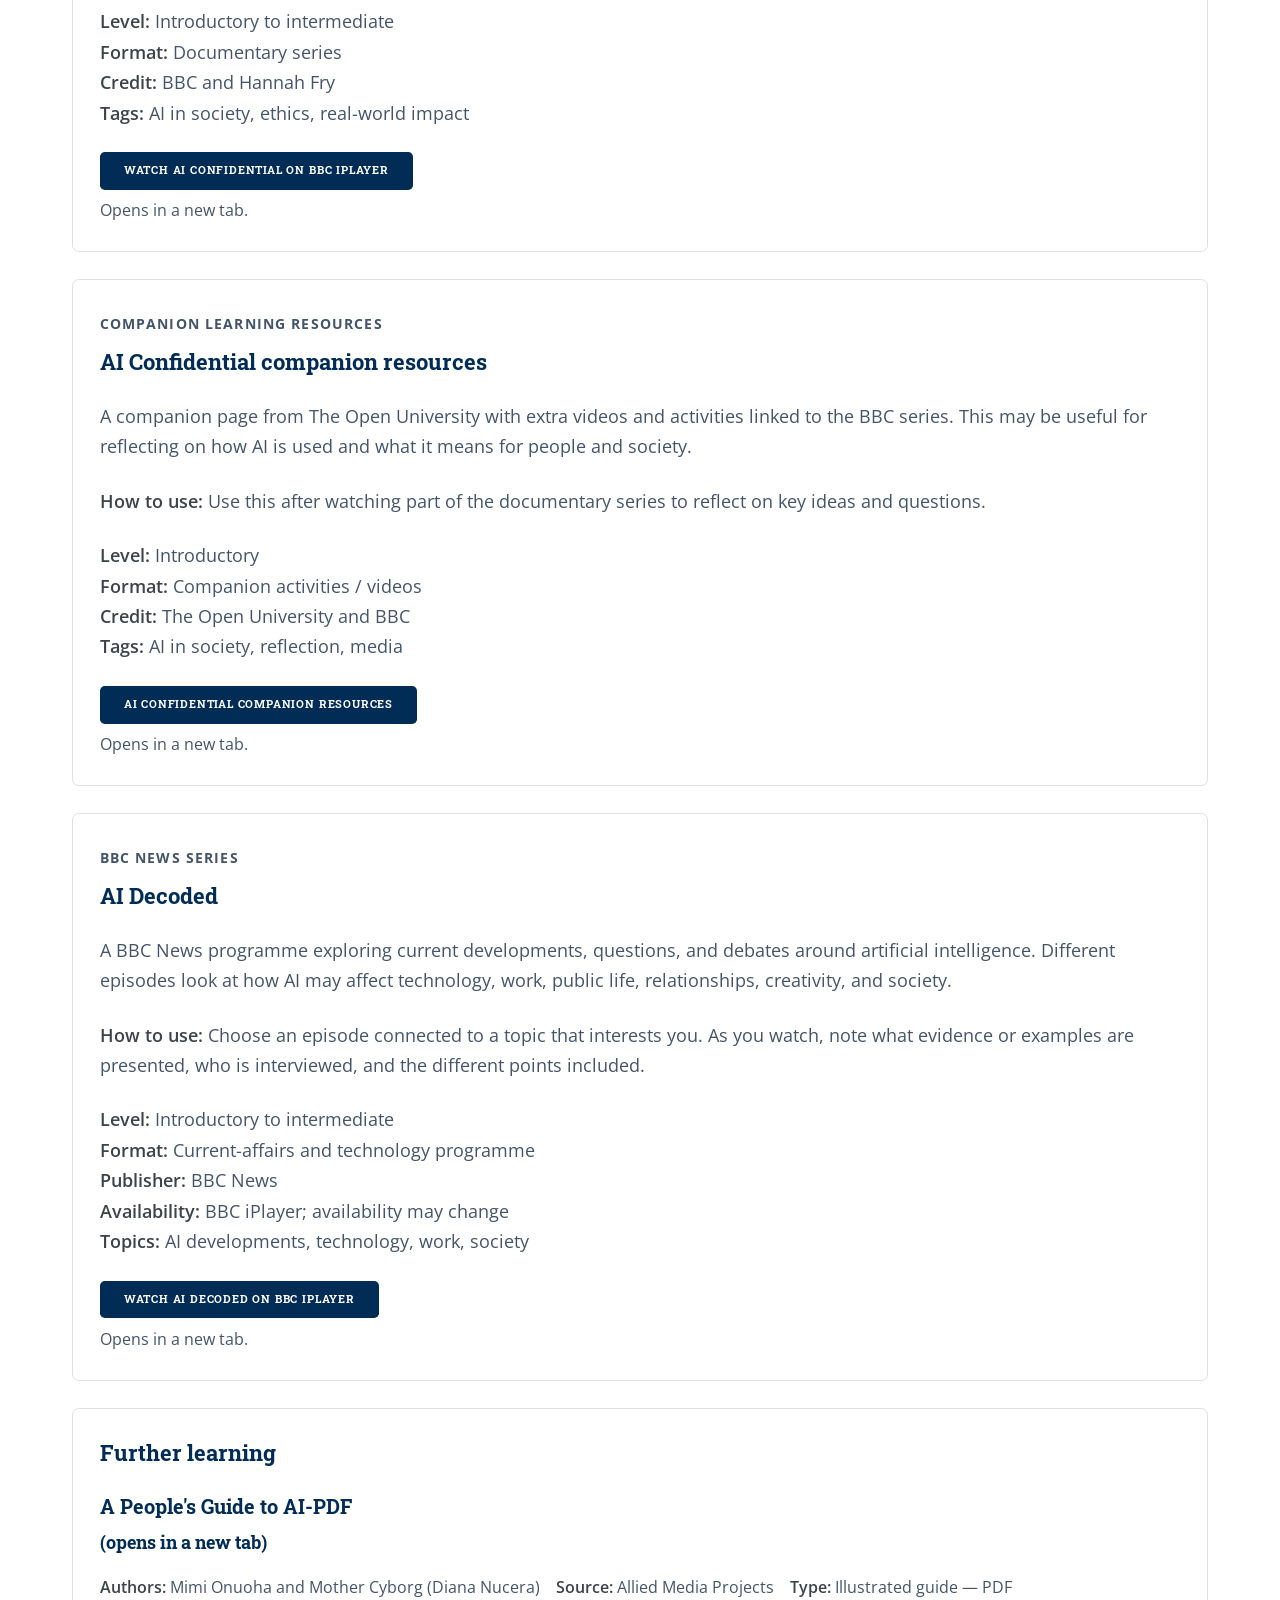
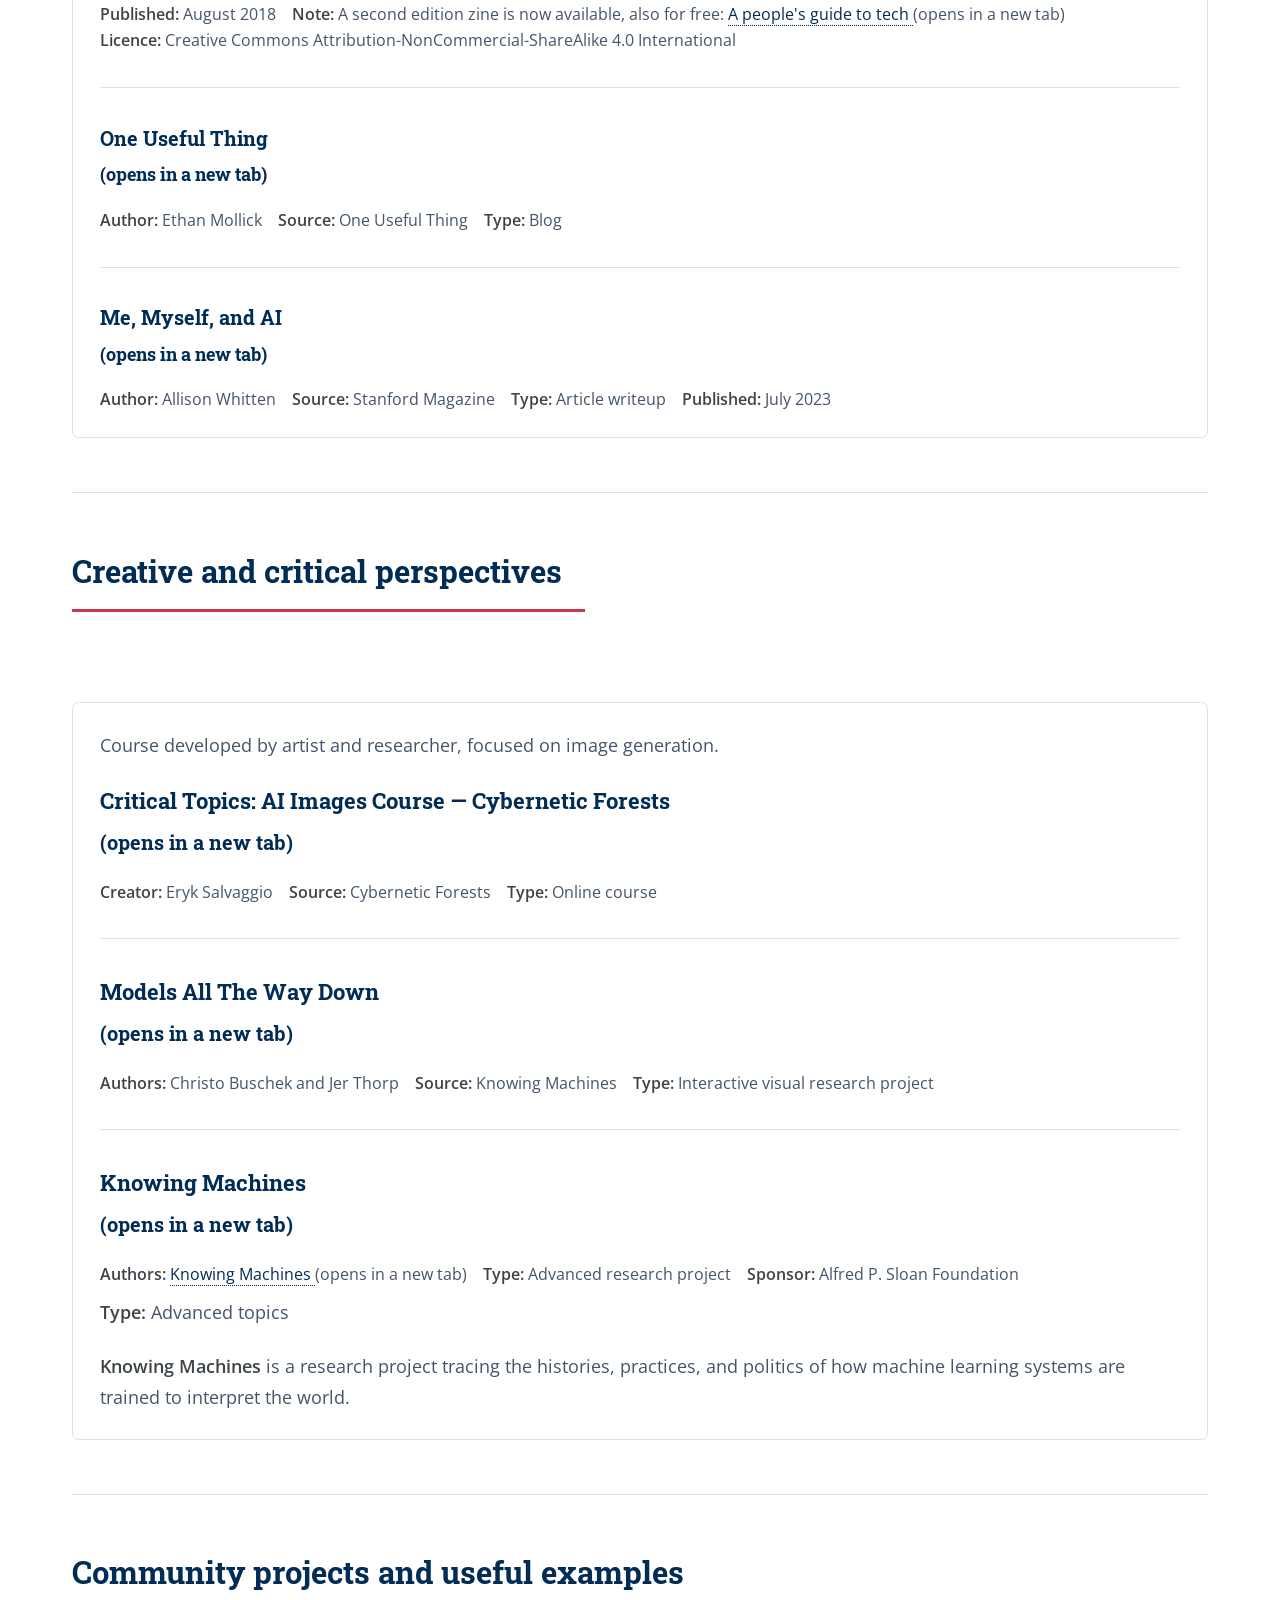
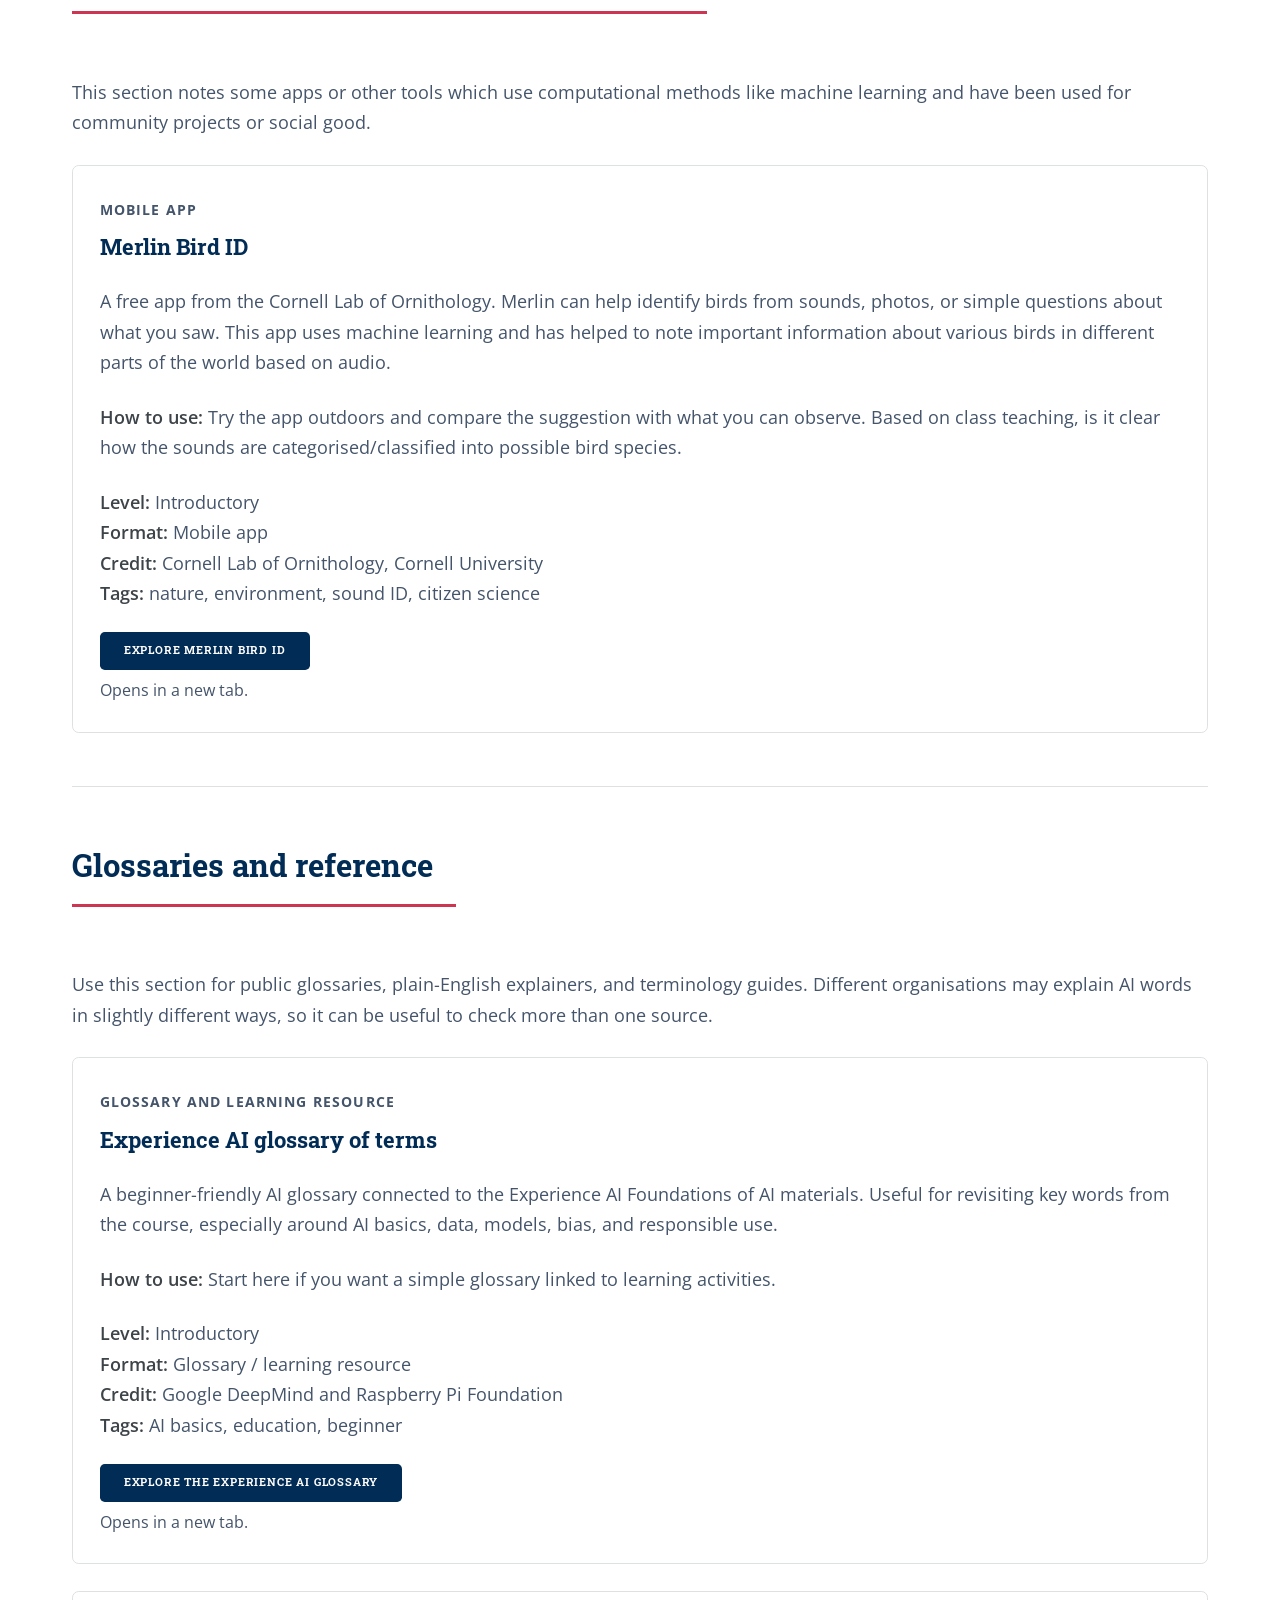
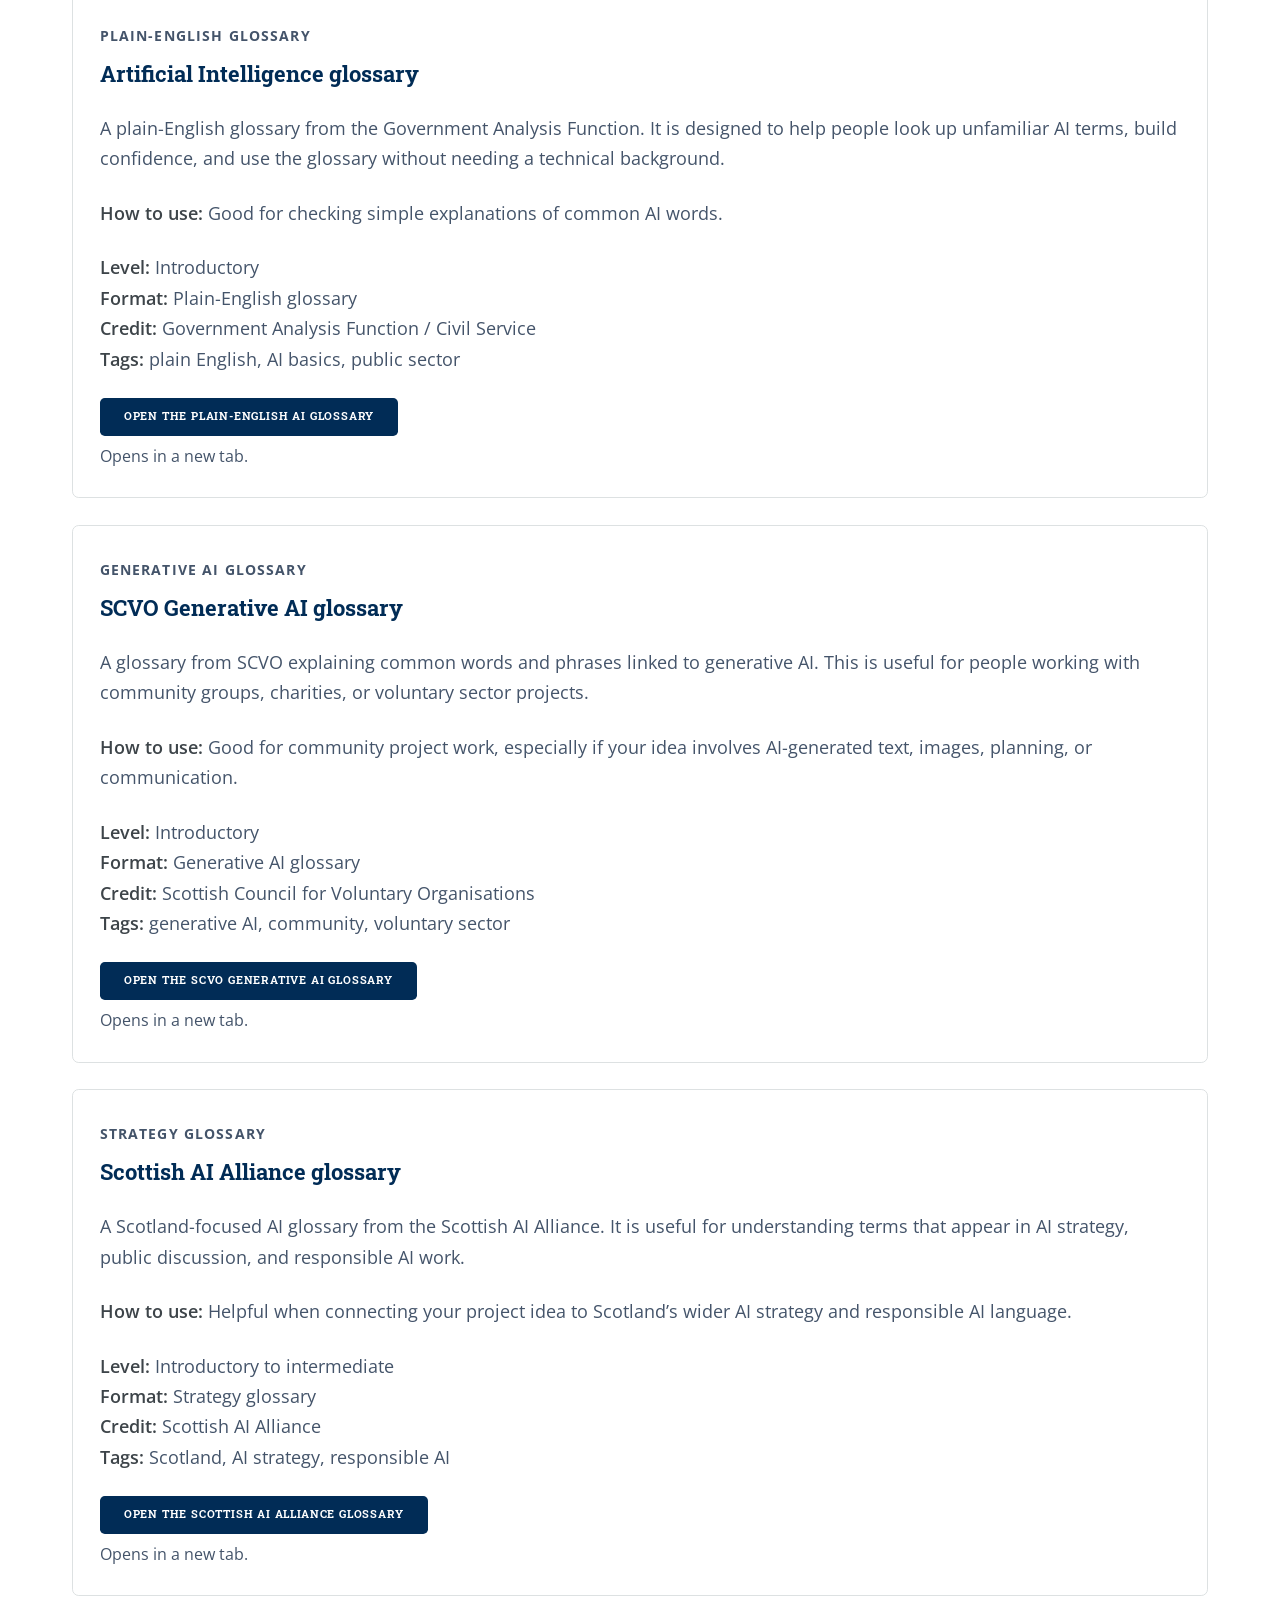
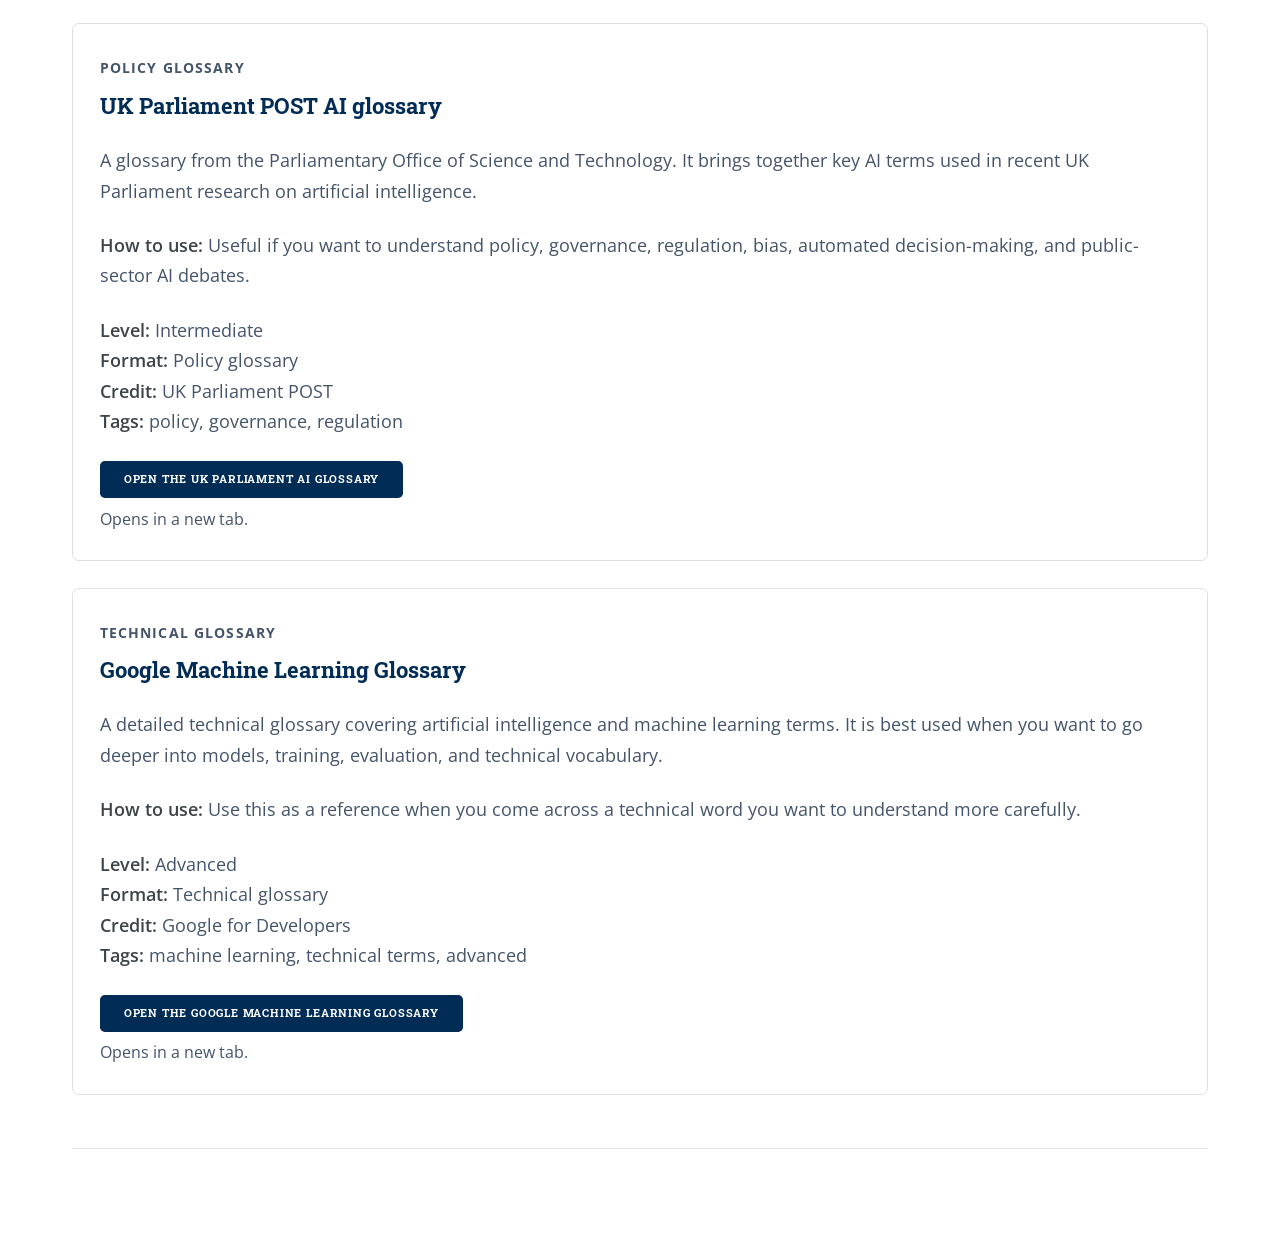
==== commit 79427441: "adding a renewed link" ====
--- a/further_resources.html
+++ b/further_resources.html
@@ -520,6 +520,13 @@
 										<span><strong>Source:</strong> Allied Media Projects</span>
 										<span><strong>Type:</strong> Illustrated guide — PDF</span>
 										<span><strong>Published:</strong> August 2018</span>
+										<span><strong>Note:</strong> A second edition zine is now available, also for free:
+											<a href="https://store.alliedmedia.org/collections/a-peoples-guide-to-tech" target="_blank"
+												rel="noopener noreferrer">
+												A people's guide to tech
+											</a>
+											<span class="new-tab-text">(opens in a new tab)</span>
+										</span>
 										<span><strong>Licence:</strong> Creative Commons
 											Attribution-NonCommercial-ShareAlike 4.0 International</span>
 									</p>
